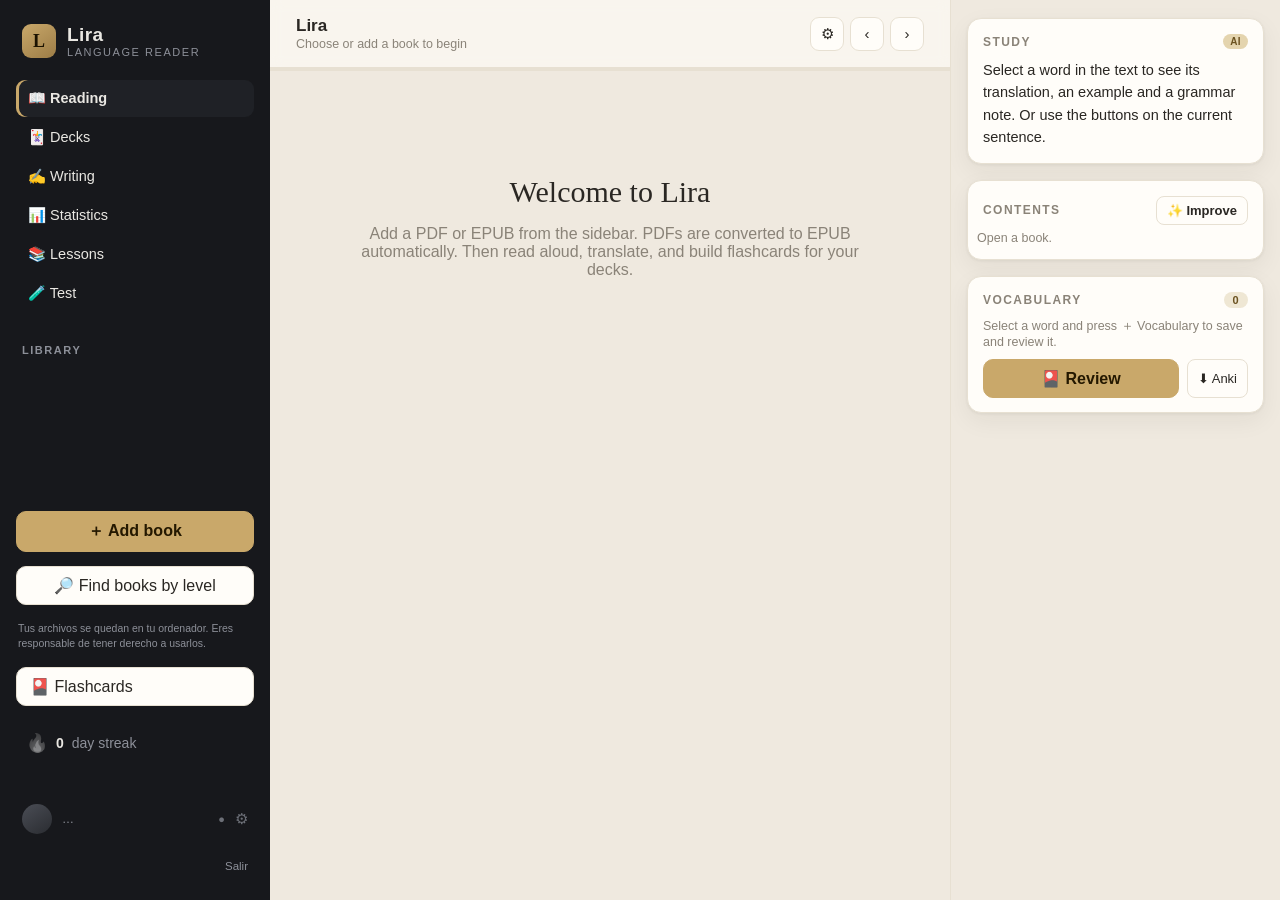
==== static/index.html @ cc5bb2c8 "feat: nombre visible de cada persona, separado del usuario de entrada El username es para TECLEAR ('" ====
<!DOCTYPE html>
<html lang="es">
<head>
<meta charset="utf-8" />
<meta name="viewport" content="width=device-width, initial-scale=1, viewport-fit=cover" />
<title>Lira · Lector de Idiomas</title>
<link rel="icon" href="data:image/svg+xml,%3Csvg xmlns='http://www.w3.org/2000/svg' viewBox='0 0 100 100'%3E%3Crect width='100' height='100' rx='22' fill='%23c9a86a'/%3E%3Ctext x='50' y='72' font-size='64' font-family='Georgia' text-anchor='middle' fill='%23241800'%3EL%3C/text%3E%3C/svg%3E" />
<style>
  :root{
    --sidebar:#17181c; --sidebar-2:#1f2126; --side-ink:#e9e7e2;
    --side-muted:#8d9099; --gold:#c9a86a; --gold-soft:#e4d4ae;
    --bg:#efe9df; --card:#fffdf9; --line:#e7e0d2; --ink:#2a2723; --muted:#8a8378;
    --paper:#fbf8f2; --hl:#ffe6a0; --accent:#2f6b5e; --danger:#b4453b;
    --shadow:0 1px 3px rgba(40,33,20,.06),0 8px 24px rgba(40,33,20,.06);
  }
  *{box-sizing:border-box;}
  html,body{height:100%;}
  body{margin:0;background:var(--bg);color:var(--ink);
    font-family:-apple-system,"Segoe UI",Inter,Roboto,Helvetica,Arial,sans-serif;
    -webkit-font-smoothing:antialiased;overflow:hidden;}
  .app{display:grid;grid-template-columns:270px 1fr 330px;height:100vh;}

  /* ---------- Sidebar ---------- */
  .sidebar{background:var(--sidebar);color:var(--side-ink);display:flex;flex-direction:column;
    padding:22px 16px;gap:18px;overflow:hidden;}
  .brand{display:flex;align-items:center;gap:11px;padding:2px 6px;}
  .brand .logo{width:34px;height:34px;border-radius:9px;background:linear-gradient(145deg,var(--gold),#9c7c46);
    display:grid;place-items:center;color:#1b1200;font-weight:800;font-size:18px;font-family:Georgia,serif;}
  .brand .name{font-size:19px;font-weight:600;letter-spacing:.02em;}
  .brand .name small{display:block;font-size:11px;color:var(--side-muted);font-weight:500;letter-spacing:.14em;text-transform:uppercase;}
  .side-h{font-size:11px;letter-spacing:.14em;text-transform:uppercase;color:var(--side-muted);
    margin:6px 6px 2px;font-weight:600;}
  .side-list{flex:1;overflow-y:auto;display:flex;flex-direction:column;gap:2px;margin:0 -4px;padding:0 4px;}
  .bookitem{display:flex;align-items:center;gap:8px;padding:9px 10px;border-radius:9px;cursor:pointer;
    color:var(--side-ink);font-size:14px;transition:background .12s;}
  .bookitem:hover{background:var(--sidebar-2);}
  .bookitem.active{background:var(--sidebar-2);box-shadow:inset 3px 0 0 var(--gold);}
  .bookitem .ic{width:26px;height:34px;border-radius:3px;background:linear-gradient(160deg,#3a3d44,#26282d);
    flex:0 0 auto;box-shadow:inset -3px 0 0 rgba(0,0,0,.25);}
  .bookitem .bt{flex:1;overflow:hidden;text-overflow:ellipsis;white-space:nowrap;}
  .bookitem .ren{border:none;background:transparent;color:var(--side-muted);cursor:pointer;font-size:13px;opacity:0;padding:2px 4px;}
  .bookitem:hover .ren{opacity:1;}
  .bookitem .ren.del:hover{color:#e8837a;}
  .btn{font:inherit;border:1px solid var(--line);background:var(--card);color:var(--ink);
    border-radius:10px;padding:9px 13px;cursor:pointer;transition:.12s;display:inline-flex;align-items:center;gap:7px;justify-content:center;}
  .btn:hover{background:#f3efe7;}
  .btn.gold{background:var(--gold);border-color:var(--gold);color:#241800;font-weight:600;}
  .btn.gold:hover{filter:brightness(1.05);}
  .btn.dark{background:var(--sidebar-2);border-color:#2c2f35;color:var(--side-ink);}
  .btn.dark:hover{background:#2a2d33;}
  .btn.sm{padding:6px 10px;font-size:13px;border-radius:8px;}
  .btn.ghost{background:transparent;}
  .btn:disabled{opacity:.5;cursor:not-allowed;}
  .side-foot{display:flex;align-items:center;gap:10px;color:var(--side-muted);font-size:12px;padding:6px;}
  .avatar{width:30px;height:30px;border-radius:50%;background:linear-gradient(145deg,#4a4d55,#2a2c31);}
  .side-cuenta{display:flex;gap:8px;align-items:center;padding:0 6px 4px;}
  .side-cuenta a,.side-cuenta button{background:none;border:0;padding:2px 0;font:inherit;
    font-size:11.5px;color:var(--side-muted);cursor:pointer;text-decoration:none;}
  .side-cuenta a:hover,.side-cuenta button:hover{color:var(--side-ink);text-decoration:underline;}
  .side-cuenta button{margin-left:auto;}

  /* ---------- Reader (centro, estilo libro) ---------- */
  .reader-wrap{display:flex;flex-direction:column;min-width:0;background:var(--bg);}
  .topbar{position:relative;display:flex;align-items:center;gap:14px;padding:16px 26px;border-bottom:1px solid var(--line);
    background:rgba(255,253,249,.6);backdrop-filter:blur(6px);}
  .opts{position:absolute;top:60px;right:26px;background:var(--card);border:1px solid var(--line);
    border-radius:12px;box-shadow:var(--shadow);padding:14px;display:flex;flex-direction:column;gap:12px;z-index:30;min-width:250px;}
  .opts label{font-size:11px;letter-spacing:.08em;text-transform:uppercase;color:var(--muted);
    display:flex;flex-direction:column;gap:5px;font-weight:600;}
  .opts select{font:inherit;padding:8px 10px;border:1px solid var(--line);border-radius:9px;background:#fff;color:var(--ink);}
  .topbar .tt{min-width:0;}
  .topbar .tt h1{margin:0;font-size:17px;font-weight:600;white-space:nowrap;overflow:hidden;text-overflow:ellipsis;}
  .topbar .tt .sub{font-size:12.5px;color:var(--muted);margin-top:1px;}
  .chapnav{display:flex;align-items:center;gap:6px;}
  .iconbtn{width:34px;height:34px;border-radius:9px;border:1px solid var(--line);background:var(--card);
    cursor:pointer;font-size:15px;color:var(--ink);}
  .iconbtn:hover{background:#f3efe7;}
  .progress{height:3px;background:var(--line);}
  .progress > i{display:block;height:100%;background:linear-gradient(90deg,var(--gold),#9c7c46);width:0;transition:width .3s;}
  .pagebar{display:flex;align-items:center;justify-content:center;gap:16px;padding:8px;
    border-bottom:1px solid var(--line);background:rgba(255,253,249,.5);}
  .pagebar .iconbtn{width:30px;height:30px;font-size:14px;}
  .paper-scroll{flex:1;min-height:0;overflow-y:auto;display:flex;justify-content:center;padding:32px 20px 120px;}
  .paper{max-width:880px;width:100%;background:var(--paper);border-radius:14px;box-shadow:var(--shadow);
    padding:52px 72px;border:1px solid var(--line);height:max-content;}
  .paper .chtitle{font-family:Georgia,"Times New Roman",serif;font-size:15px;letter-spacing:.16em;
    text-transform:uppercase;color:var(--gold);text-align:center;margin-bottom:6px;}
  .paper .chname{font-family:Georgia,serif;font-size:26px;text-align:center;margin:0 0 34px;
    font-weight:600;color:var(--ink);}
  #reader{font-family:"Iowan Old Style","Palatino Linotype",Palatino,Georgia,serif;
    font-size:20px;line-height:1.95;color:#3a352e;text-align:justify;hyphens:auto;}
  #reader .s{cursor:pointer;border-radius:3px;transition:background .12s,color .12s;padding:0 1px;}
  #reader .s:hover{background:#f2ead6;}
  #reader .s.cur{background:#fbeecb;color:#2a2115;border-radius:4px;}
  #reader .wd{border-radius:3px;transition:background .08s;}
  #reader .wd.reading{background:var(--hl);box-shadow:0 0 0 2px var(--hl);color:#241d0c;}
  .emptystate{max-width:520px;margin:8vh auto;text-align:center;color:var(--muted);}
  .emptystate .big{font-family:Georgia,serif;font-size:30px;color:var(--ink);margin-bottom:10px;}

  /* ---------- Toolbar flotante ---------- */
  .toolbar{position:absolute;left:50%;transform:translateX(-50%);bottom:22px;
    display:flex;gap:8px;padding:9px;background:var(--card);border:1px solid var(--line);
    border-radius:16px;box-shadow:var(--shadow);}
  .center-col{position:relative;min-width:0;min-height:0;display:flex;flex-direction:column;overflow:hidden;}
  .reader-wrap{min-height:0;}

  /* ---------- Right rail (módulos) ---------- */
  .rail{background:var(--bg);border-left:1px solid var(--line);padding:18px 16px;overflow-y:auto;
    display:flex;flex-direction:column;gap:16px;}
  .card{background:var(--card);border:1px solid var(--line);border-radius:14px;box-shadow:var(--shadow);
    padding:15px 15px 14px;}
  .card h3{margin:0 0 10px;font-size:12px;letter-spacing:.12em;text-transform:uppercase;color:var(--muted);
    display:flex;align-items:center;justify-content:space-between;gap:8px;font-weight:700;}
  .card h3 .tag{font-size:10px;background:var(--gold-soft);color:#6b5220;padding:2px 7px;border-radius:20px;letter-spacing:.04em;}
  /* --- evaluación de nivel del writing --- */
  .lvlrow{display:flex;align-items:center;gap:14px;flex-wrap:wrap;}
  .lvlbig{flex:0 0 auto;min-width:62px;text-align:center;background:var(--accent);color:#fff;
    border-radius:12px;padding:10px 12px;font-family:Georgia,serif;font-weight:700;font-size:26px;line-height:1;}
  .lvlbig small{display:block;font-family:inherit;font-size:9px;letter-spacing:.14em;
    text-transform:uppercase;opacity:.8;margin-top:4px;font-weight:400;}
  .lvlbig.unknown{background:var(--muted);}
  .lvltext{flex:1 1 260px;font-size:13.5px;line-height:1.5;color:var(--ink);}
  .chips{display:flex;flex-wrap:wrap;gap:6px;margin-top:8px;}
  .chip{font-size:12px;padding:3px 9px;border-radius:20px;border:1px solid var(--line);background:#fff;}
  .chip.good{border-color:var(--accent);color:var(--accent);}
  .chip.work{border-color:var(--gold);color:#6b5220;background:#fdf8ee;}
  /* --- evolución del nivel escrito --- */
  .errrow.done{opacity:.55;}
  .errrow.done::after{content:"";}
  .lsremember{margin-top:9px;font-size:13px;color:#6b5220;background:#fdf8ee;
    border-radius:8px;padding:8px 11px;font-weight:600;}
  .lsdrill{margin-top:8px;font-size:13.5px;}
  .legalbox{margin-top:14px;padding:11px 13px;border-radius:10px;background:#f3efe7;
    border:1px solid var(--line);font-size:12px;line-height:1.5;color:var(--muted);}
  .legalbox b{color:var(--ink);}
  .side-note{margin-top:8px;font-size:10.5px;line-height:1.45;color:var(--side-muted);
    padding:0 2px;}
  .lspot{background:#fdf8ee;border-left:3px solid var(--gold);padding:10px 12px;
    border-radius:0 8px 8px 0;margin-bottom:12px;font-size:13.5px;line-height:1.5;}
  .lspot b{display:block;margin-bottom:4px;color:#6b5220;}
  .lspara{font-size:14px;line-height:1.6;margin:0 0 10px;color:var(--ink);}
  .lsrule{background:var(--accent);color:#fff;border-radius:10px;padding:10px 13px;
    font-size:13.5px;line-height:1.6;}
  .modebar{display:flex;gap:6px;align-items:center;flex-wrap:wrap;margin-bottom:14px;}
  .mbtn{border:1px solid var(--line);background:#fff;color:var(--muted);border-radius:20px;
    padding:5px 13px;font-size:12.5px;cursor:pointer;font-weight:600;}
  .mbtn.active{background:var(--accent);border-color:var(--accent);color:#fff;}
  .mhint{font-size:12px;color:var(--muted);margin-left:4px;}
  .rc-prompt{font-size:17px;line-height:1.5;color:var(--ink);margin:4px 0 2px;}
  .rc-prompt b{color:var(--accent);}
  .typein{width:100%;max-width:420px;padding:11px 13px;border:2px solid var(--line);
    border-radius:10px;font-size:16px;font-family:inherit;background:#fff;color:var(--ink);}
  .typein:focus{outline:none;border-color:var(--gold);}
  .typein.ok{border-color:var(--accent);} .typein.bad{border-color:var(--danger);}
  .verdict{margin-top:7px;font-size:13.5px;font-weight:600;min-height:19px;}
  .verdict.ok{color:var(--accent);} .verdict.bad{color:var(--danger);}
  .booklvl{margin-top:3px;font-size:11.5px;font-weight:600;color:var(--side-muted);}
  .booklvl.hard{color:#e8837a;}
  .booklvl.easy{color:#8fbf7f;}
  .catrow{display:flex;gap:12px;align-items:flex-start;padding:11px 12px;border:1px solid var(--line);
    border-radius:11px;background:#fff;margin-bottom:8px;}
  .catrow .lvl{flex:0 0 40px;text-align:center;font-family:Georgia,serif;font-weight:700;
    background:var(--accent);color:#fff;border-radius:8px;padding:6px 0;font-size:14px;}
  .catrow .lvl.b1{background:#5b7f52;} .catrow .lvl.b2{background:#8a6a3b;}
  .catrow .ci{flex:1;min-width:0;}
  .catrow .ct{font-weight:600;font-size:14.5px;color:var(--ink);}
  .catrow .ca{font-size:12.5px;color:var(--muted);margin-bottom:3px;}
  .catrow .cn{font-size:12.5px;color:var(--ink);line-height:1.45;}
  .catgroup{font-size:11px;letter-spacing:.12em;text-transform:uppercase;color:var(--muted);
    font-weight:700;margin:16px 0 8px;}
  .dcap{margin-top:4px;font-size:11.5px;color:var(--gold);font-weight:600;}
  .rc-src{margin-top:6px;font-size:12px;color:var(--muted);line-height:1.45;font-style:italic;}
  .lvltrack{display:flex;align-items:flex-end;gap:6px;height:86px;padding-top:4px;}
  .lvlpt{flex:1;min-width:16px;display:flex;flex-direction:column;justify-content:flex-end;
    align-items:center;height:100%;gap:4px;}
  .lvlpt > i{display:block;width:100%;max-width:34px;background:linear-gradient(180deg,var(--gold),var(--accent));
    border-radius:5px 5px 0 0;min-height:5px;}
  .lvlpt > b{font-size:10px;color:var(--muted);font-weight:700;letter-spacing:.04em;}
  /* --- patrones de error (pestaña Errors) --- */
  .errbar{display:flex;align-items:center;gap:10px;padding:5px 6px;border-radius:8px;cursor:pointer;}
  .errbar:hover{background:#f3efe7;}
  .errbar.on{background:#efe7d4;}
  .errbar .lbl{flex:0 0 42%;font-size:13px;color:var(--ink);}
  .errbar .bar{flex:1;height:8px;background:var(--line);border-radius:20px;overflow:hidden;}
  .errbar .bar > i{display:block;height:100%;background:var(--danger);border-radius:20px;}
  .errbar .cnt{flex:0 0 26px;text-align:right;font-size:12.5px;color:var(--muted);font-weight:600;}
  /* --- comparación lado a lado (tuyo vs upgrade) --- */
  .cmp{display:grid;grid-template-columns:1fr 1fr;gap:14px;}
  @media (max-width:820px){.cmp{grid-template-columns:1fr;}}
  .cmp .col{min-width:0;border:1px solid var(--line);border-radius:12px;padding:11px 12px;background:#fff;}
  .cmp .col.up{border-color:var(--gold);background:#fffdf7;}
  .cmp .col h4{margin:0 0 8px;font-size:10.5px;letter-spacing:.12em;text-transform:uppercase;
    color:var(--muted);font-weight:700;display:flex;align-items:center;gap:6px;}
  .cmp .col h4 .tag{font-size:10px;background:var(--gold-soft);color:#6b5220;padding:2px 7px;border-radius:20px;}
  #study{white-space:pre-wrap;font-size:14.5px;line-height:1.55;color:var(--ink);min-height:44px;}
  #study .term{font-family:Georgia,serif;font-size:17px;color:var(--accent);font-weight:600;margin-bottom:4px;}
  .toclist{max-height:30vh;overflow-y:auto;margin:-4px -6px 0;}
  .tocrow{padding:7px 8px;border-radius:8px;cursor:pointer;font-size:13.5px;color:var(--ink);
    display:flex;gap:8px;align-items:baseline;}
  .tocrow:hover{background:#f3efe7;}
  .tocrow.active{background:#efe7d4;font-weight:600;}
  .tocrow .n{color:var(--gold);font-weight:700;font-size:12px;flex:0 0 auto;}
  .tocrow .chk{cursor:pointer;color:var(--muted);width:15px;flex:0 0 auto;font-size:13px;}
  .tocrow .chk.done{color:var(--accent);}
  .tocrow.donerow .name,.tocrow.donerow span{color:var(--muted);}
  .vocabrow{padding:8px;border-radius:8px;border:1px solid var(--line);margin-bottom:6px;font-size:13.5px;
    display:flex;justify-content:space-between;gap:8px;cursor:pointer;background:var(--card);}
  .vocabrow:hover{border-color:var(--gold);}
  .vocabrow .w{font-weight:600;}
  .vocabrow .t{color:var(--muted);}
  #vocabWrap{max-height:26vh;overflow-y:auto;}
  .muted{color:var(--muted);font-size:12.5px;}
  .row-gap{display:flex;gap:8px;}
  .grow{flex:1;}
  input[type=file]{display:none;}
  .count-pill{font-size:11px;background:#efe7d4;color:#6b5220;border-radius:20px;padding:2px 8px;font-weight:600;}
  /* ---------- Overlay Aprender ---------- */
  /* Secciones: cubren el área a la DERECHA del sidebar (el panel izquierdo queda visible) */
  .overlay{position:fixed;top:0;right:0;bottom:0;left:270px;background:var(--bg);
    z-index:100;display:flex;align-items:center;justify-content:center;padding:24px;}
  .nav{display:flex;flex-direction:column;gap:2px;margin:2px 0;}
  .navbtn{text-align:left;padding:10px 12px;border-radius:9px;border:none;background:transparent;
    color:var(--side-ink);cursor:pointer;font:inherit;font-size:14.5px;display:flex;align-items:center;gap:10px;}
  .navbtn:hover{background:var(--sidebar-2);}
  .navbtn.active{background:var(--sidebar-2);box-shadow:inset 3px 0 0 var(--gold);font-weight:600;}
  #readingNav{display:flex;flex-direction:column;gap:8px;flex:1;min-height:0;margin-top:6px;}
  .learn-panel{background:var(--bg);width:100%;max-width:920px;height:88vh;border-radius:18px;
    box-shadow:0 20px 60px rgba(0,0,0,.35);display:flex;flex-direction:column;overflow:hidden;}
  .learn-head{display:flex;align-items:center;gap:16px;padding:16px 20px;border-bottom:1px solid var(--line);background:var(--card);}
  .learn-head .name{font-family:Georgia,serif;font-size:19px;font-weight:600;}
  .tabs{display:flex;gap:6px;flex:1;flex-wrap:wrap;}
  .tab{border:none;background:transparent;padding:8px 13px;border-radius:9px;cursor:pointer;font:inherit;color:var(--muted);}
  .tab:hover{background:#efe7d4;}
  .tab.active{background:var(--sidebar);color:#fff;}
  .learn-body{flex:1;overflow-y:auto;padding:26px;}
  .tabpanel{max-width:640px;margin:0 auto;}
  /* Stat tiles */
  .tiles{display:grid;grid-template-columns:repeat(3,1fr);gap:14px;}
  .tile{background:var(--card);border:1px solid var(--line);border-radius:14px;padding:18px;text-align:center;box-shadow:var(--shadow);}
  .tile .n{font-family:Georgia,serif;font-size:34px;font-weight:700;color:var(--ink);}
  .tile .l{font-size:12px;color:var(--muted);text-transform:uppercase;letter-spacing:.06em;margin-top:4px;}
  /* Review card */
  .revcard{background:var(--card);border:1px solid var(--line);border-radius:16px;box-shadow:var(--shadow);
    padding:36px;text-align:center;min-height:260px;display:flex;flex-direction:column;justify-content:center;gap:14px;}
  .rc-term{font-family:Georgia,serif;font-size:40px;color:var(--ink);}
  .rc-trans{font-size:24px;color:var(--accent);font-weight:600;}
  .rc-ex{font-size:16px;color:var(--muted);font-style:italic;margin-top:4px;}
  .rc-actions{display:flex;gap:10px;justify-content:center;flex-wrap:wrap;margin-top:6px;}
  .rc-actions .btn small{display:block;font-size:11px;color:var(--muted);font-weight:400;margin-top:2px;}
  .rc-actions .btn.gold small{color:#6b5220;}
  .rc-top{display:flex;justify-content:space-between;align-items:center;width:100%;}
  .rc-top .badge{font-size:11px;border-radius:20px;padding:2px 9px;}
  .rc-top .badge.new{background:#dbe4ff;color:#2a3f7a;}
  .rc-top .badge.review{background:var(--gold-soft);color:#6b5220;}
  .vlist .vrow{display:flex;align-items:center;gap:10px;padding:10px 12px;border:1px solid var(--line);
    border-radius:10px;margin-bottom:8px;background:var(--card);}
  .vlist .vrow .w{font-weight:600;}
  .vlist .vrow .t{color:var(--muted);flex:1;}
  .vlist .vrow .badge{font-size:11px;color:#6b5220;background:var(--gold-soft);border-radius:20px;padding:2px 8px;}
  .vlist .vrow .del{border:none;background:transparent;cursor:pointer;color:var(--danger);opacity:.6;}
  .vlist .vrow .del:hover{opacity:1;}
  .soon{text-align:center;color:var(--muted);padding:40px;}
  .soon .big{font-family:Georgia,serif;font-size:26px;color:var(--ink);margin-bottom:8px;}
  .level-card{background:var(--card);border:1px solid var(--line);border-radius:14px;padding:20px;box-shadow:var(--shadow);margin-bottom:16px;text-align:center;}
  .level-name{font-family:Georgia,serif;font-size:28px;color:var(--ink);margin-top:2px;}
  .meter{height:10px;background:var(--line);border-radius:20px;overflow:hidden;margin:12px 0 6px;}
  .meter>i{display:block;height:100%;background:linear-gradient(90deg,var(--gold),#9c7c46);transition:width .4s;}
  .stack{display:flex;height:26px;border-radius:8px;overflow:hidden;border:1px solid var(--line);margin:4px 0;}
  .legend{display:flex;gap:16px;justify-content:center;font-size:12.5px;color:var(--muted);flex-wrap:wrap;margin-top:10px;}
  .legend .dot{display:inline-block;width:10px;height:10px;border-radius:3px;margin-right:5px;vertical-align:middle;}
  .daychart{display:flex;align-items:flex-end;gap:4px;height:80px;margin-top:6px;}
  .daychart .bar{flex:1;background:var(--gold-soft);border-radius:3px 3px 0 0;min-height:2px;}
  .daychart .bar.today{background:var(--gold);}
  .deckcard{background:var(--card);border:1px solid var(--line);border-radius:14px;padding:16px 18px;box-shadow:var(--shadow);margin-bottom:14px;display:flex;align-items:center;gap:14px;}
  .deckcard .di{width:46px;height:46px;border-radius:11px;background:linear-gradient(145deg,var(--gold),#9c7c46);display:grid;place-items:center;font-size:22px;flex:0 0 auto;}
  .deckcard .dn{font-weight:600;font-size:16px;}
  .deckcard .dd{color:var(--muted);font-size:13px;}
  .deckcard .dinfo{flex:1;min-width:0;}
  .readable{font-family:"Iowan Old Style",Palatino,Georgia,serif;font-size:18px;line-height:1.85;color:#3a352e;}
  .readable .ww{cursor:pointer;border-radius:3px;padding:0 1px;}
  .readable .ww:hover{background:#f2ead6;}
  textarea{font:inherit;}
  .wtoolbar{display:flex;gap:6px;align-items:center;flex-wrap:wrap;margin-bottom:10px;}
  .wbtn{border:1px solid var(--line);background:var(--card);border-radius:8px;padding:6px 11px;cursor:pointer;font:inherit;min-width:36px;}
  .wbtn:hover{background:#f2f4f7;}
  .wtoolbar select{padding:6px 9px;border:1px solid var(--line);border-radius:8px;background:#fff;font:inherit;}
  .editor{min-height:55vh;background:var(--card);border:1px solid var(--line);border-radius:14px;
    padding:24px 28px;font-family:"Iowan Old Style",Palatino,Georgia,serif;font-size:19px;line-height:1.7;
    color:var(--ink);overflow-y:auto;box-shadow:var(--shadow);}
  .editor:focus{outline:2px solid var(--gold-soft);}
  .editor:empty:before{content:attr(data-ph);color:var(--muted);}
  .wbtn.active{background:var(--sidebar);color:#fff;border-color:var(--sidebar);}
  .mdwrap{display:grid;grid-template-columns:1fr 1fr;gap:12px;}
  @media(max-width:860px){.mdwrap{grid-template-columns:1fr;}}
  .mdsrc{min-height:55vh;font-family:"Courier New",monospace;font-size:15px;line-height:1.6;
    padding:20px 22px;border:1px solid var(--line);border-radius:14px;resize:vertical;background:var(--card);width:100%;}
  #wPreview{min-height:55vh;}
  #wPreview h1,#wPreview h2,#wPreview h3{font-family:Georgia,serif;margin:.4em 0 .3em;}
  #wPreview blockquote{border-left:3px solid var(--gold);margin:8px 0;padding-left:12px;color:var(--muted);}
  #wPreview code{background:#efece2;padding:1px 5px;border-radius:4px;font-family:monospace;font-size:.92em;}
  #wPreview ul,#wPreview ol{padding-left:22px;}
  #wPreview a{color:var(--accent);}
  .fullpanel{width:100%;height:100%;background:var(--bg);overflow-y:auto;display:flex;flex-direction:column;}
  .statshead{position:sticky;top:0;z-index:2;display:flex;align-items:center;gap:16px;padding:16px 26px;
    border-bottom:1px solid var(--line);background:var(--card);}
  .statshead .name{font-family:Georgia,serif;font-size:19px;font-weight:600;}
  .rangetoggle{display:flex;gap:4px;}
  .statsbody{padding:24px;max-width:1120px;margin:0 auto;width:100%;display:flex;flex-direction:column;gap:16px;}
  .grid2{display:grid;grid-template-columns:1fr 1fr;gap:16px;}
  @media(max-width:820px){.grid2{grid-template-columns:1fr;}}
  .modbar{display:flex;align-items:center;gap:10px;margin:8px 0;font-size:13.5px;}
  .modbar .lbl{width:90px;color:var(--muted);}
  .modbar .track{flex:1;height:14px;background:var(--line);border-radius:8px;overflow:hidden;}
  .modbar .track>i{display:block;height:100%;background:linear-gradient(90deg,var(--gold),#9c7c46);}
  .modbar .val{width:52px;text-align:right;}
  .oppbanner{background:linear-gradient(135deg,#2f6b5e,#255449);color:#eafff7;border-radius:14px;
    padding:16px 18px;display:flex;align-items:center;gap:14px;box-shadow:var(--shadow);}
  .oppbanner .big{font-size:26px;}
  .areabar{display:flex;align-items:center;gap:10px;margin:8px 0;font-size:14px;}
  .areabar .lbl{width:140px;}
  .areabar .track{flex:1;height:12px;background:var(--line);border-radius:8px;overflow:hidden;}
  .areabar .track>i{display:block;height:100%;background:var(--accent);}
  .areabar .val{width:70px;text-align:right;color:var(--muted);}
  .heat{display:grid;grid-auto-flow:column;grid-template-rows:repeat(7,13px);gap:3px;overflow-x:auto;padding-bottom:4px;}
  .heat .c{width:13px;height:13px;border-radius:3px;background:var(--line);}
  .heat .c.l1{background:#e7d9b4;} .heat .c.l2{background:#d3b878;}
  .heat .c.l3{background:#c9a86a;} .heat .c.l4{background:#9c7c46;}
  .heatlegend{display:flex;align-items:center;gap:5px;justify-content:flex-end;color:var(--muted);font-size:12px;margin-top:8px;}
  .heatlegend .c{width:12px;height:12px;border-radius:3px;display:inline-block;}
  .navbtn.alert{position:relative;}
  .navbtn.alert::after{content:"";width:7px;height:7px;border-radius:50%;background:var(--gold);margin-left:auto;box-shadow:0 0 0 2px var(--sidebar);}
  @media(max-width:1100px){ .app{grid-template-columns:230px 1fr;} .rail{display:none;} }

  /* ---------- Móvil y tablet estrecha ----------
     La rejilla son tres columnas FIJAS (270 + contenido + 330). En un teléfono
     de 390 px no caben, y la barra lateral se comía el texto. Por debajo de
     900 px se pasa a UNA columna y los dos paneles se vuelven cajones que se
     abren desde la barra superior.
     El panel derecho no se puede simplemente esconder: dentro está «Study»,
     que es donde aparece la traducción al tocar una palabra. Sin él, tocabas y
     no pasaba nada visible. */
  @media(max-width:900px){
    .app{grid-template-columns:1fr;}
    .sidebar,.rail{
      position:fixed;top:0;bottom:0;z-index:60;width:min(86vw,300px);
      transition:transform .22s ease;will-change:transform;
      padding-top:env(safe-area-inset-top,0px);
      padding-bottom:env(safe-area-inset-bottom,0px);
    }
    .sidebar{left:0;transform:translateX(-100%);}
    .rail{right:0;display:block;transform:translateX(100%);
      border-left:1px solid var(--line);box-shadow:-8px 0 24px rgba(40,33,20,.14);}
    .sidebar.abierto{transform:none;}
    .rail.abierto{transform:none;}
    #velo{position:fixed;inset:0;background:rgba(20,16,10,.42);z-index:55;display:none;}
    #velo.on{display:block;}
    .solo-movil{display:inline-flex !important;}
    /* el texto del libro necesita todo el ancho */
    .reader-wrap{min-width:0;}
    .topbar{padding:12px 14px;gap:8px;}
    .topbar h1{font-size:19px;}
    .toolbar{flex-wrap:wrap;gap:7px;}
    .toolbar .btn{flex:1 1 auto;}

    /* Las secciones -- Decks, Writing, Statistics, Lessons, Test -- son
       superposiciones colocadas con left:270px, que es el ancho de la barra
       lateral de ESCRITORIO. En un telefono de 390 px eso dejaba 120 px de
       contenido pegado al borde derecho: el cajon se cerraba y aun asi no
       quedaba sitio donde leer. Aqui ocupan la pantalla entera. */
    .overlay{left:0;padding:0;align-items:stretch;justify-content:stretch;}
    .learn-panel{max-width:none;height:100%;border-radius:0;}
    /* recuadros de estadisticas: tres columnas en un telefono son ilegibles */
    .tiles{grid-template-columns:repeat(2,1fr);gap:10px;}
    .tile{padding:13px;}
    .tile .n{font-size:27px;}
    .statshead{padding:13px 15px;gap:10px;}
    .fullpanel{padding-top:env(safe-area-inset-top,0px);
      padding-bottom:env(safe-area-inset-bottom,0px);}
  }
  .solo-movil{display:none;}
  /* ---- Lessons (método contrastivo) ---- */
  .lessoncard{cursor:pointer;transition:transform .08s,box-shadow .15s;margin-bottom:12px;}
  .lessoncard:hover{transform:translateY(-1px);box-shadow:0 6px 18px rgba(0,0,0,.06);}
  .lcheck{width:26px;height:26px;flex:none;border-radius:50%;border:2px solid var(--line);display:flex;align-items:center;justify-content:center;color:var(--gold);font-weight:700;}
  .lcheck.on{border-color:var(--gold);background:var(--gold);color:#241800;}
  .ltitle{font-family:Georgia,serif;font-size:17px;font-weight:600;}
  .ltitle.big{font-size:24px;}
  .lhero{margin:6px 0 18px;}
  .lsect{margin:16px 0;}
  .lsecth{font-size:12px;text-transform:uppercase;letter-spacing:.06em;color:var(--muted);font-weight:700;margin-bottom:9px;}
  .lpair{display:grid;grid-template-columns:38px 1fr auto;align-items:center;gap:10px 12px;padding:11px 14px;border:1px solid var(--line);border-radius:12px;background:var(--card);margin-bottom:9px;}
  .lpair .len{font-size:17px;grid-column:2;}
  .lpair .les{grid-column:2;font-size:14px;}
  .lpair .sayb{grid-row:1/3;}
  .sayb,.deckb,.revealb{border:1px solid var(--line);background:var(--card);border-radius:9px;padding:6px 9px;cursor:pointer;font:inherit;font-size:14px;}
  .sayb:hover,.deckb:hover,.revealb:hover{background:#f3efe7;}
  .lexp{font-size:15.5px;line-height:1.6;margin:0 0 11px;color:var(--ink);max-width:760px;}
  .lformula{margin:14px 0;border:1px dashed var(--line);border-radius:12px;padding:12px 16px;background:#faf6ee;}
  .lformula .flabel{font-size:11px;text-transform:uppercase;letter-spacing:.06em;color:var(--gold);font-weight:700;margin-bottom:6px;}
  .lformula .fline{font-family:'SF Mono',Menlo,monospace;font-size:14.5px;padding:4px 0;color:#3a2f18;}
  .lform{display:grid;grid-template-columns:104px 38px 1fr;align-items:center;gap:5px 12px;padding:10px 14px;border:1px solid var(--line);border-radius:12px;margin-bottom:8px;background:var(--card);}
  .lform .flabelchip{grid-row:1/3;font-size:12.5px;font-weight:700;}
  .lform .sayb{grid-row:1/3;}
  .lform .fen{grid-column:3;font-size:16px;}
  .lform .fes{grid-column:3;font-size:13.5px;}
  .lform.f-aff{border-left:3px solid #4a9d5b;} .lform.f-aff .flabelchip{color:#3a7d44;}
  .lform.f-neg{border-left:3px solid #c85a5a;} .lform.f-neg .flabelchip{color:#b23b3b;}
  .lform.f-q{border-left:3px solid #5a7fc8;}   .lform.f-q .flabelchip{color:#3a5fa8;}
  .lprac{display:flex;align-items:center;gap:12px;flex-wrap:wrap;padding:11px 14px;border:1px solid var(--line);border-radius:12px;margin-bottom:9px;}
  .lprac .pes{font-size:15.5px;flex:1;min-width:180px;}
  .lprac .pans{display:flex;align-items:center;gap:9px;}
  .lprac .pen{font-size:16px;font-weight:600;}
  .backb{border:none;background:transparent;color:var(--muted);cursor:pointer;font:inherit;padding:4px 0;margin-bottom:8px;}
  .backb:hover{color:var(--ink);}
  #liraToast{position:fixed;bottom:26px;left:50%;transform:translateX(-50%) translateY(20px);background:#241f17;color:#f3ead4;padding:11px 20px;border-radius:11px;font-size:14px;opacity:0;transition:.2s;z-index:99;pointer-events:none;}
  #liraToast.on{opacity:1;transform:translateX(-50%) translateY(0);}
  #liraToast.err{background:var(--danger);color:#fff;font-weight:600;max-width:min(92vw,520px);text-align:center;}
  /* ---- Settings modal ---- */
  .modal-back{position:fixed;inset:0;background:rgba(20,18,14,.45);display:flex;align-items:center;justify-content:center;z-index:100;}
  .modal{background:var(--bg);border:1px solid var(--line);border-radius:16px;width:min(480px,92vw);box-shadow:0 20px 60px rgba(0,0,0,.25);}
  .modal-h{display:flex;align-items:center;justify-content:space-between;padding:16px 18px;border-bottom:1px solid var(--line);font-size:17px;}
  .modal-b{padding:18px;}
  .setsect .setlabel{font-family:Georgia,serif;font-size:17px;font-weight:600;margin-bottom:8px;}
  .setinput{width:100%;font:inherit;font-size:14px;padding:10px 12px;border:1px solid var(--line);border-radius:10px;background:var(--card);color:var(--ink);box-sizing:border-box;}
  .aistatus{font-size:13.5px;font-weight:600;padding:8px 12px;border-radius:9px;margin-bottom:10px;}
  .aistatus.on{background:#e3f0e5;color:#2f6b3a;}
  .aistatus.off{background:#f3e6df;color:#9a4a2f;}
  /* ---- Lessons: mapa/ruta ---- */
  .maphero{margin:2px 0 22px;max-width:820px;}
  .mapprog{height:9px;background:var(--line);border-radius:6px;overflow:hidden;margin:14px 0 6px;max-width:520px;}
  .mapprogbar{height:100%;background:var(--gold);border-radius:6px;transition:width .4s;}
  .maproad{display:grid;grid-template-columns:repeat(3,1fr);gap:18px;align-items:start;}
  @media(max-width:980px){ .maproad{grid-template-columns:1fr;} }
  .mapcol{background:var(--card);border:1px solid var(--line);border-radius:16px;padding:14px;}
  .mapcolh{border-radius:12px;padding:12px 14px;margin-bottom:12px;cursor:pointer;color:#241800;}
  .mapcolh-beginner{background:linear-gradient(135deg,#bfe3c2,#8fce9a);}
  .mapcolh-mid{background:linear-gradient(135deg,#f3e2a6,#e9c766);}
  .mapcolh-advanced{background:linear-gradient(135deg,#bcd6f2,#8fb6e6);}
  .mapcolt{font-family:Georgia,serif;font-size:19px;font-weight:700;}
  .mapcoltag{font-size:12.5px;opacity:.75;font-weight:600;}
  .mapblock{margin:0 0 12px;}
  .mapblockh{font-size:11px;text-transform:uppercase;letter-spacing:.06em;color:var(--muted);font-weight:700;margin:10px 4px 6px;}
  .mapstep{display:flex;align-items:center;gap:10px;padding:8px 10px;border-radius:10px;cursor:pointer;transition:background .12s;}
  .mapstep:hover{background:#f3efe7;}
  .mapnum{flex:none;width:24px;height:24px;border-radius:50%;border:1.5px solid var(--line);display:flex;align-items:center;justify-content:center;font-size:12.5px;font-weight:700;color:var(--muted);}
  .mapstep.done .mapnum{background:var(--gold);border-color:var(--gold);color:#241800;}
  .mapdesc{font-size:13.5px;line-height:1.35;}
  /* ---- Checkpoints (mini-test) ---- */
  .cpcard{border-left:3px solid var(--gold);background:#fbf7ee;}
  .cpcard.done{border-left-color:#4a9d5b;background:#f0f6f0;}
  .cpq{font-size:13px;color:var(--muted);text-transform:uppercase;letter-spacing:.05em;font-weight:700;margin:8px 0 6px;}
  .cpprompt{font-family:Georgia,serif;font-size:24px;margin-bottom:18px;}
  .cpopt{display:block;width:100%;text-align:left;font:inherit;font-size:16px;padding:13px 16px;margin-bottom:10px;border:1px solid var(--line);border-radius:12px;background:var(--card);cursor:pointer;transition:.1s;}
  .cpopt:hover:not(:disabled){background:#f3efe7;}
  .cpopt:disabled{cursor:default;}
  .cpopt.right{background:#e3f0e5;border-color:#4a9d5b;color:#2f6b3a;font-weight:600;}
  .cpopt.wrong{background:#f6e4e0;border-color:#c85a5a;color:#b23b3b;}
  .cpfb{display:flex;align-items:center;gap:12px;margin-top:8px;min-height:40px;}
  .cpok{color:#2f6b3a;font-weight:600;} .cpno{color:#b23b3b;}
  .cpresult{text-align:center;padding:40px 20px;}
</style>
</head>
<body>
<div class="app">
  <!-- ============ SIDEBAR ============ -->
  <aside class="sidebar">
    <div class="brand">
      <div class="logo">L</div>
      <div class="name">Lira<small>Language reader</small></div>
    </div>
    <nav class="nav">
      <button class="navbtn active" data-sec="reading" onclick="showSection('reading')">📖 Reading</button>
      <button class="navbtn" data-sec="decks" onclick="showSection('decks')">🃏 Decks</button>
      <button class="navbtn" data-sec="writing" onclick="showSection('writing')">✍️ Writing</button>
      <button class="navbtn" data-sec="stats" onclick="showSection('stats')">📊 Statistics</button>
      <button class="navbtn" data-sec="lessons" onclick="showSection('lessons')">📚 Lessons</button>
      <button class="navbtn" data-sec="test" onclick="showSection('test')">🧪 Test</button>
    </nav>
    <div id="readingNav">
      <div class="side-h">Library</div>
      <div id="library" class="side-list"></div>
      <label>
        <input type="file" id="fileInput" accept=".pdf,.epub" />
        <button class="btn gold" style="width:100%" onclick="document.getElementById('fileInput').click()">＋ Add book</button>
      </label>
      <button class="btn" style="width:100%;margin-top:6px" onclick="openCatalog()">🔎 Find books by level</button>
      <div class="side-note">Tus archivos se quedan en tu ordenador. Eres responsable
        de tener derecho a usarlos.</div>
      <div id="uploadMsg" class="muted"></div>
      <button class="btn" style="width:100%;justify-content:flex-start;gap:9px" onclick="openLearn('repaso')">
        🎴 Flashcards <span class="count-pill" id="dueBadge" style="display:none;margin-left:auto">0</span>
      </button>
    </div>
    <div id="streakBox" title="Study streak" style="display:flex;align-items:center;gap:8px;padding:8px 10px;color:var(--side-ink);font-size:14px">
      <span id="streakFlame" style="font-size:18px;filter:grayscale(1);opacity:.5">🔥</span>
      <b id="streakNum">0</b><span style="color:var(--side-muted)">day streak</span>
    </div>
    <div id="goalBox" onclick="setDailyGoal()" title="Daily goal (click to change)" style="cursor:pointer;padding:0 10px;font-size:12.5px;color:var(--side-muted)"></div>
    <div class="side-foot" title="Cuenta">
      <div class="avatar"></div>
      <div style="flex:1;min-width:0;overflow:hidden">
        <span id="cuentaNombre" style="display:block;overflow:hidden;text-overflow:ellipsis;white-space:nowrap">…</span>
        <span id="cuentaRol" style="color:#6c6f77"></span>
      </div>
      <span id="aiDot" title="AI status" style="font-size:11px;color:#6c6f77">●</span>
      <span onclick="openSettings()" title="Settings" style="cursor:pointer;color:#6c6f77;font-size:15px">⚙</span>
    </div>
    <div class="side-cuenta">
      <a href="/admin" id="enlaceAdmin" hidden>Usuarios</a>
      <button type="button" onclick="salir()">Salir</button>
    </div>
  </aside>

  <!-- ============ LECTOR ============ -->
  <div class="center-col">
    <div class="reader-wrap" style="flex:1;">
      <div class="topbar">
        <div class="tt grow">
          <h1 id="bookTitle">Lira</h1>
          <div class="sub" id="bookSub">Choose or add a book to begin</div>
          <div id="bookLevel" class="booklvl" style="display:none"></div>
        </div>
        <span class="count-pill" id="bookPct" style="display:none">0%</span>
        <div class="chapnav">
          <button class="iconbtn solo-movil" onclick="cajon('sidebar')"
            title="Biblioteca" aria-label="Biblioteca">☰</button>
          <button class="iconbtn solo-movil" onclick="cajon('rail')"
            title="Estudio e índice" aria-label="Estudio e índice">▤</button>
          <button class="iconbtn" id="optBtn" onclick="toggleOpts()" title="Reading options">⚙</button>
          <button class="iconbtn" id="prevCh" onclick="changeChapter(-1)" title="Previous section">‹</button>
          <button class="iconbtn" id="nextCh" onclick="changeChapter(1)" title="Next section">›</button>
        </div>
        <div id="optsPanel" class="opts" style="display:none">
          <div id="practiceLang" style="font-size:12.5px;color:var(--ink)">Practicing: —</div>
          <label>Reading voice
            <select id="voiceSel" onchange="setVoice(this.value)"></select>
          </label>
          <label>Speed
            <select id="rateSel" onchange="setRate(this.value)">
              <option value="115">Very slow</option>
              <option value="130">Slow</option>
              <option value="145" selected>Normal</option>
              <option value="160">Fast</option>
              <option value="175">Very fast</option>
            </select>
          </label>
          <label>Reading mode
            <select id="modeSel" onchange="setReadMode(this.value)">
              <option value="continuous">Continuous (scroll)</option>
              <option value="paged">Paged (Kindle)</option>
            </select>
          </label>
          <button class="btn sm" onclick="testVoice()">🔊 Test voice</button>
        </div>
      </div>
      <div class="progress"><i id="progbar"></i></div>
      <div class="pagebar" id="pageBar" style="display:none">
        <button class="iconbtn" onclick="prevPage()" title="Previous page">‹</button>
        <span id="pageLabel" class="muted">Page 1 / 1</span>
        <button class="iconbtn" onclick="nextPage()" title="Next page">›</button>
      </div>
      <div class="paper-scroll" id="paperScroll">
        <div class="emptystate" id="empty">
          <div class="big">Welcome to Lira</div>
          <p>Add a PDF or EPUB from the sidebar. PDFs are converted to EPUB automatically.
          Then read aloud, translate, and build flashcards for your decks.</p>
        </div>
        <div class="paper" id="paper" style="display:none">
          <div class="chtitle" id="chLabel"></div>
          <div class="chname" id="chName"></div>
          <div id="reader"></div>
        </div>
      </div>
    </div>
    <div class="toolbar" id="toolbar" style="display:none">
      <button class="btn gold" id="playBtn" onclick="togglePlay()">▶ Read</button>
      <button class="btn" onclick="askLLM('translation')">Translate</button>
      <button class="btn" onclick="askLLM('grammar')">Grammar</button>
      <button class="btn" onclick="askLLM('example')">Examples</button>
      <button class="btn dark" onclick="addVocab()">＋ Vocabulary</button>
    </div>
  </div>

  <!-- ============ MÓDULOS ============ -->
  <aside class="rail">
    <div class="card">
      <h3>Study <span class="tag">AI</span></h3>
      <div id="study" class="muted">Select a word in the text to see its translation, an example and a grammar note. Or use the buttons on the current sentence.</div>
    </div>
    <div class="card">
      <h3>Contents
        <button class="btn sm" id="btnIdx" onclick="improveIndex()"
          title="Let the AI name the sections of this book">✨ Improve</button></h3>
      <div id="toc" class="toclist"><div class="muted">Open a book.</div></div>
    </div>
    <div class="card">
      <h3>Vocabulary <span class="count-pill" id="vocabCount">0</span></h3>
      <div class="muted" id="vocabHint">Select a word and press ＋ Vocabulary to save and review it.</div>
      <div class="row-gap" style="margin-top:10px">
        <button class="btn gold grow" onclick="openLearn('repaso')">🎴 Review</button>
        <button class="btn sm" onclick="exportAnki()">⬇ Anki</button>
      </div>
    </div>
  </aside>
</div>

<!-- ============ APRENDER (overlay) ============ -->
<div id="learnOverlay" class="overlay" style="display:none">
  <div class="learn-panel">
    <div class="learn-head">
      <div class="brand"><div class="logo">L</div><div class="name">Flashcards</div></div>
      <div class="tabs">
        <button class="tab active" data-t="repaso" onclick="learnTab('repaso')">Review</button>
        <button class="tab" data-t="palabras" onclick="learnTab('palabras')">Words</button>
      </div>
      <button class="iconbtn" onclick="showSection('reading')" title="Close">✕</button>
    </div>
    <div class="learn-body">
      <div id="tab-repaso" class="tabpanel">
        <div class="modebar" id="modeBar">
          <button class="mbtn active" data-mode="recall">👁 Recognise</button>
          <button class="mbtn" data-mode="produce">✍️ Produce</button>
          <button class="mbtn" data-mode="cloze">␣ Fill the gap</button>
          <span class="mhint" id="modeHint">See the English, recall the meaning.</span>
        </div>
        <div id="reviewEmpty" class="soon"><div class="big" id="reviewEmptyTitle">All caught up 🎉</div>
          <div id="reviewEmptyMsg">No words due today.</div>
          <div style="margin-top:12px;display:flex;gap:8px;justify-content:center;flex-wrap:wrap">
            <button class="btn gold" id="btnNewWords" style="display:none" onclick="loadReview('new')">＋ Study new words</button>
            <button class="btn" onclick="loadReview(true)">⏩ Study ahead anyway</button></div></div>
        <div id="reviewCard" class="revcard" style="display:none">
          <div class="rc-top"><span class="badge new" id="rcBadge">New</span><span class="muted" id="rcCounter"></span></div>
          <div class="rc-term" id="rcTerm"></div>
          <div class="rc-prompt" id="rcPrompt" style="display:none"></div>
          <div><button class="btn sm" id="rcListen" onclick="speakText(S.review.listenText||document.getElementById('rcTerm').textContent)">🔊 Listen</button></div>
          <div id="rcTypeWrap" style="display:none;margin-top:10px">
            <input id="rcInput" class="typein" autocomplete="off" autocapitalize="off"
              spellcheck="false" placeholder="Type it in English…"
              onkeydown="if(event.key==='Enter')submitTyped()"/>
            <div id="rcVerdict" class="verdict"></div>
          </div>
          <div id="rcBack" style="display:none">
            <div class="rc-trans" id="rcTrans"></div>
            <div class="rc-ex" id="rcEx"></div>
            <div class="rc-src" id="rcSrc"></div>
          </div>
          <div class="rc-actions" id="rcReveal">
            <button class="btn gold" id="rcRevealBtn" onclick="revealCard()">Show answer</button>
          </div>
          <div class="rc-actions" id="rcGrades" style="display:none">
            <button class="btn" onclick="gradeCard('again')">Again<small id="ivAgain"></small></button>
            <button class="btn" onclick="gradeCard('hard')">Hard<small id="ivHard"></small></button>
            <button class="btn" onclick="gradeCard('good')">Good<small id="ivGood"></small></button>
            <button class="btn gold" onclick="gradeCard('easy')">Easy<small id="ivEasy"></small></button>
          </div>
          <div class="muted" id="rcCount"></div>
        </div>
      </div>
      <div id="tab-palabras" class="tabpanel" style="display:none">
        <div class="card" style="margin-bottom:14px">
          <h3>Add a word</h3>
          <div class="muted" style="margin-bottom:9px">From anywhere — a video, a song, a
            conversation. The translation and a short example at your level are generated for you.</div>
          <div class="row-gap">
            <input id="newWordInput" class="typein" style="flex:1;min-width:180px;max-width:none"
              placeholder="e.g. overwhelmed" autocomplete="off" spellcheck="false"
              onkeydown="if(event.key==='Enter')addWordManually()"/>
            <button class="btn gold" id="newWordBtn" onclick="addWordManually()">＋ Add</button>
          </div>
          <div class="muted" id="newWordMsg" style="margin-top:8px"></div>
        </div>
        <div class="row-gap" style="justify-content:flex-end;margin-bottom:12px">
          <button class="btn gold" onclick="exportAnki()">⬇ Export all to Anki</button>
        </div>
        <div id="vocabFull" class="vlist"></div>
      </div>
    </div>
  </div>
</div>

<!-- ============ STATISTICS (full-width section) ============ -->
<div id="statsOverlay" class="overlay" style="display:none;padding:0">
  <div class="fullpanel">
    <div class="statshead">
      <div class="brand"><div class="logo">L</div><div class="name">Statistics</div></div>
      <div class="rangetoggle">
        <button id="rgWeek" class="tab active" onclick="setStatsRange('week')">Week</button>
        <button id="rgMonth" class="tab" onclick="setStatsRange('month')">Month</button>
      </div>
      <span class="grow" style="flex:1"></span>
      <button class="iconbtn" onclick="showSection('reading')" title="Close">✕</button>
    </div>
    <div class="statsbody">
      <div id="oppBox"></div>
      <div class="card"><h3>Daily goal 🎯 <button class="btn sm ghost" style="margin-left:auto" onclick="setDailyGoal()">Change</button></h3>
        <div class="meter"><i id="goalMeter" style="width:0"></i></div>
        <div class="muted" id="goalText"></div>
      </div>
      <div class="level-card">
        <div class="l" style="text-transform:uppercase;letter-spacing:.08em;color:var(--muted);font-size:11px">Estimated level</div>
        <div class="level-name" id="lvlName">—</div>
        <div class="meter"><i id="lvlMeter" style="width:0"></i></div>
        <div class="muted" id="lvlNext"></div>
        <div class="muted" id="streakLine" style="margin-top:8px"></div>
      </div>
      <div class="tiles" style="grid-template-columns:repeat(4,1fr)">
        <div class="tile"><div class="n" id="stActive">0</div><div class="l">Active min</div></div>
        <div class="tile"><div class="n" id="stProcrast">0</div><div class="l">Idle min</div></div>
        <div class="tile"><div class="n" id="stTotal">0</div><div class="l">Words</div></div>
        <div class="tile"><div class="n" id="stLearned">0</div><div class="l">Learned</div></div>
      </div>
      <div class="grid2">
        <div class="card"><h3>Active time · <span id="rangeLabel">week</span></h3><div class="daychart" id="timeChart"></div></div>
        <div class="card"><h3>Time by area</h3><div id="modChart"></div></div>
      </div>
      <div class="grid2">
        <div class="card"><h3>Focus vs idle</h3>
          <div class="stack" id="focusStack"></div><div class="legend" id="focusLegend"></div>
          <div class="muted" id="focusNote" style="margin-top:8px"></div>
        </div>
        <div class="card"><h3>Vocabulary mastery</h3>
          <div class="stack" id="stStack"></div><div class="legend" id="stLegend"></div>
          <div class="daychart" id="dayChart" style="margin-top:12px;height:60px"></div>
        </div>
      </div>
      <div class="card"><h3>Consistency · last ~14 weeks</h3>
        <div class="heat" id="heatmap"></div>
        <div class="heatlegend">Less <span class="c"></span><span class="c l1"></span><span class="c l2"></span><span class="c l3"></span><span class="c l4"></span> More</div>
      </div>
      <div class="card"><h3>Areas completed</h3><div id="areasBox"></div></div>
      <div class="tile" style="display:none"><div class="n" id="stDue">0</div></div>
    </div>
  </div>
</div>

<!-- ============ DECKS (overlay) ============ -->
<div id="decksOverlay" class="overlay" style="display:none;padding:0">
  <div class="fullpanel" style="position:relative">
    <div class="statshead">
      <div class="brand"><div class="logo">L</div><div class="name">Decks</div></div>
      <span id="deckBack" style="display:none"><button class="tab" onclick="deckList()">‹ Decks</button></span>
      <span class="grow" style="flex:1"></span>
      <span class="muted" id="deckBudget" style="font-size:12px"></span>
      <button class="iconbtn" onclick="openLimits()" title="Daily limits">🎚</button>
      <button class="iconbtn" onclick="toggleDeckOpts()" title="Voice & speed">⚙</button>
      <button class="iconbtn" onclick="showSection('reading')" title="Close">✕</button>
    </div>
    <div id="deckOpts" class="opts" style="display:none;top:64px;right:20px">
      <label>Reading voice
        <select id="deckVoiceSel" onchange="setVoice(this.value)"></select>
      </label>
      <label>Speed
        <select id="deckRateSel" onchange="setRate(this.value)">
          <option value="115">Very slow</option>
          <option value="130">Slow</option>
          <option value="145">Normal</option>
          <option value="160">Fast</option>
          <option value="175">Very fast</option>
        </select>
      </label>
      <button class="btn sm" onclick="playDeckAudio()">🔊 Test</button>
    </div>
    <div class="statsbody">
      <div id="deckHome" class="tabpanel"></div>
      <div id="deckReview" class="tabpanel" style="display:none">
        <div id="deckRevEmpty" class="soon"><div class="big" id="deckEmptyTitle">Deck complete 🎉</div>
          <div id="deckEmptyMsg">No cards due today in this deck.</div>
          <button class="btn" style="margin-top:12px" onclick="openDeck(S.deck.id,'ahead')">⏩ Study ahead anyway</button></div>
        <div id="deckRevCard" class="revcard" style="display:none">
          <div class="rc-top"><span class="badge new" id="dBadge">New</span><span class="tag" id="dCat" style="display:none"></span><span class="muted" id="dCounter"></span></div>
          <div class="rc-term" id="dTerm"></div>
          <div><button class="btn sm" onclick="playDeckAudio()">🔊 Listen</button></div>
          <div id="dBack" style="display:none">
            <div class="rc-trans" id="dTrans"></div>
            <div class="rc-ex" id="dNote"></div>
            <div id="dExBtn" style="display:none;margin-top:6px"><button class="btn sm" onclick="playDeckExample()">🔊 Listen to sentence</button></div>
          </div>
          <div class="rc-actions" id="dReveal"><button class="btn gold" onclick="deckReveal()">Show answer</button></div>
          <div class="rc-actions" id="dGrades" style="display:none">
            <button class="btn" onclick="deckGrade('again')">Again<small id="dIvAgain"></small></button>
            <button class="btn" onclick="deckGrade('hard')">Hard<small id="dIvHard"></small></button>
            <button class="btn" onclick="deckGrade('good')">Good<small id="dIvGood"></small></button>
            <button class="btn gold" onclick="deckGrade('easy')">Easy<small id="dIvEasy"></small></button>
          </div>
          <div class="muted" id="dCount"></div>
        </div>
      </div>
    </div>
  </div>
</div>
<!-- ============ WRITING (overlay) ============ -->
<div id="catalogOverlay" class="overlay" style="display:none;padding:0">
  <div class="fullpanel" style="position:relative">
    <div class="statshead">
      <div class="brand"><div class="logo">L</div><div class="name">Free reading by level</div></div>
      <span class="grow" style="flex:1"></span>
      <button class="iconbtn" onclick="showSection('reading')" title="Close">✕</button>
    </div>
    <div class="learn-body">
      <div class="muted" style="margin-bottom:14px">
        Public domain, free and legal, from Project Gutenberg. Short pieces first:
        finishing something is what keeps the habit alive.
      </div>
      <div id="catalogList"></div>
      <div class="card" style="margin-top:18px">
        <h3>Better to avoid for now</h3>
        <div id="catalogAvoid" class="vlist"></div>
      </div>
    </div>
  </div>
</div>

<div id="writingOverlay" class="overlay" style="display:none;padding:0">
  <div class="fullpanel">
    <div class="statshead">
      <div class="brand"><div class="logo">L</div><div class="name">Writing</div></div>
      <div class="tabs">
        <button class="tab active" data-w="new" onclick="writingTab('new')">New</button>
        <button class="tab" data-w="mine" onclick="writingTab('mine')">My writings</button>
        <button class="tab" data-w="errors" onclick="writingTab('errors')">Errors journal</button>
      </div>
      <button class="iconbtn" onclick="showSection('reading')" title="Close">✕</button>
    </div>
    <div class="statsbody">
      <div id="wtab-new" class="tabpanel" style="max-width:none;width:100%;margin:0;align-self:stretch">
        <div class="wtoolbar">
          <button class="wbtn active" id="modeRich" onclick="setWMode('rich')" title="Rich text">Aa Rich</button>
          <button class="wbtn" id="modeMd" onclick="setWMode('md')" title="Markdown with live preview"># Markdown</button>
          <span style="width:1px;height:22px;background:var(--line);margin:0 4px"></span>
          <span id="richTools" style="display:flex;gap:6px;align-items:center;flex-wrap:wrap">
            <select id="wFont" onchange="setWFont(this.value)" title="Font">
              <option value="'Iowan Old Style',Palatino,Georgia,serif">Serif</option>
              <option value="-apple-system,'Segoe UI',Roboto,sans-serif">Sans-serif</option>
              <option value="Georgia,'Times New Roman',serif">Georgia</option>
              <option value="'Courier New',monospace">Monospace</option>
            </select>
            <button class="wbtn" onmousedown="event.preventDefault()" onclick="fmt('bold')" title="Bold"><b>B</b></button>
            <button class="wbtn" onmousedown="event.preventDefault()" onclick="fmt('italic')" title="Italic"><i>I</i></button>
            <button class="wbtn" onmousedown="event.preventDefault()" onclick="fmt('underline')" title="Underline"><u>U</u></button>
            <button class="wbtn" onmousedown="event.preventDefault()" onclick="fmt('insertUnorderedList')" title="Bullet list">•&nbsp;List</button>
            <select id="wSize" onchange="fmtSize(this.value);this.selectedIndex=0" title="Text size">
              <option value="">Size</option><option value="3">Normal</option><option value="5">Large</option><option value="6">Extra large</option>
            </select>
          </span>
          <span id="mdHint" class="muted" style="display:none">Markdown: **bold** · *italic* · # heading · - list · [text](link)</span>
        </div>
        <div id="wEditor" contenteditable="true" class="editor"
          data-ph="Write something here — a topic, a diary entry, anything…"></div>
        <div id="wMdWrap" class="mdwrap" style="display:none">
          <textarea id="wMd" class="mdsrc" oninput="renderMdPreview()"
            placeholder="# Write in Markdown&#10;&#10;**bold**, *italic*, `code`&#10;- a list item&#10;> a quote"></textarea>
          <div id="wPreview" class="editor readable"></div>
        </div>
        <div class="row-gap" style="margin-top:12px;align-items:center;flex-wrap:wrap">
          <label><input type="file" id="wFile" accept=".txt,.pdf,.docx,image/*" style="display:none"/>
            <button class="btn" onclick="document.getElementById('wFile').click()">📎 Upload file / photo</button></label>
          <span class="muted" id="wFileMsg"></span>
          <span class="grow" style="flex:1"></span>
          <button class="btn gold" onclick="checkWriting()">Check my writing</button>
        </div>
        <div id="wResult" style="display:none;margin-top:18px">
          <div class="card">
            <h3>Your level</h3>
            <div class="lvlrow">
              <div class="lvlbig unknown" id="wLevelBig">?<small>CEFR</small></div>
              <div class="lvltext">
                <div id="wAssessment">—</div>
                <div class="chips" id="wChips"></div>
              </div>
            </div>
          </div>
          <div class="card" style="margin-top:14px">
            <h3>Corrected
              <span style="margin-left:auto;display:flex;gap:6px">
                <button class="btn sm" onclick="copyText(S.writing.corrected,this)">⧉ Copy</button>
                <button class="btn sm" onclick="readWriting('corrected')">🔊 Read</button></span></h3>
            <div id="wCorrected" class="readable"></div>
            <div class="muted" style="margin-top:6px">Tip: click any word to save it to your vocabulary.</div>
          </div>
          <div class="card" style="margin-top:14px">
            <h3>Mistakes explained</h3>
            <div id="wErrors" class="vlist"></div>
          </div>
          <div class="card" style="margin-top:14px">
            <h3>Level up ✨</h3>
            <div class="muted" id="wUpgradeHint">Rewrite your text at a higher level, then read it as your next practice.</div>
            <div class="row-gap" id="wUpgradeBtns" style="margin-top:10px"></div>
            <div id="wCompare" style="display:none;margin-top:14px">
              <div class="cmp">
                <div class="col">
                  <h4>Yours <span class="tag" id="wCmpMineLvl">?</span></h4>
                  <div id="wCmpMine" class="readable"></div>
                  <div class="row-gap" style="margin-top:8px">
                    <button class="btn sm" onclick="copyText(S.writing.corrected,this)">⧉ Copy</button>
                    <button class="btn sm" onclick="readWriting('corrected')">🔊 Read</button></div>
                </div>
                <div class="col up">
                  <h4>Upgraded <span class="tag" id="wCmpUpLvl">?</span></h4>
                  <div id="wUpgraded" class="readable"></div>
                  <div class="row-gap" style="margin-top:8px">
                    <button class="btn sm" onclick="copyText(S.writing.upgraded,this)">⧉ Copy</button>
                    <button class="btn sm" onclick="readWriting('upgraded')">🔊 Read</button></div>
                </div>
              </div>
            </div>
          </div>
        </div>
        <div id="wStatus" class="muted" style="margin-top:10px"></div>
      </div>
      <div id="wtab-mine" class="tabpanel" style="display:none">
        <div id="wProgress" style="display:none"></div>
        <div id="writingsList" class="vlist"></div></div>
      <div id="wtab-errors" class="tabpanel" style="display:none">
        <div id="errorsList" class="vlist"></div>
        <div class="card" style="margin-top:14px">
          <h3>Lessons from your mistakes
            <button class="btn sm gold" id="genLessonBtn" onclick="generateErrorLesson()">📘 Generate</button></h3>
          <div class="muted" id="genLessonMsg">A lesson built from the mistakes you actually
            make — why they happen in Spanish, the rule, your errors corrected one by one,
            and practice so they stop.</div>
          <div id="customLessons" class="vlist" style="margin-top:10px"></div>
        </div>
        <div id="lessonView2" style="display:none;margin-top:14px"></div>
      </div>
    </div>
  </div>
</div>

<!-- ============ LESSONS (full-width section) ============ -->
<div id="lessonsOverlay" class="overlay" style="display:none;padding:0">
  <div class="fullpanel">
    <div class="statshead">
      <div class="brand"><div class="logo">L</div><div class="name">Lessons</div></div>
      <div id="lessonTabs" style="display:flex;gap:6px;margin-left:20px">
        <button class="tab active" data-lv="map" onclick="lessonLevel('map')">🗺 Ruta</button>
        <button class="tab" data-lv="beginner" onclick="lessonLevel('beginner')">🟢 Beginner</button>
        <button class="tab" data-lv="mid" onclick="lessonLevel('mid')">🟡 Mid</button>
        <button class="tab" data-lv="advanced" onclick="lessonLevel('advanced')">🔵 Advanced</button>
      </div>
      <span class="grow" style="flex:1"></span>
      <button class="iconbtn" onclick="showSection('reading')" title="Close">✕</button>
    </div>
    <div class="statsbody">
      <div id="lessonMap"></div>
      <div id="lessonList" style="display:none"></div>
      <div id="lessonView" style="display:none"></div>
    </div>
  </div>
</div>

<!-- ============ TEST (full-width section) ============ -->
<div id="testOverlay" class="overlay" style="display:none;padding:0">
  <div class="fullpanel">
    <div class="statshead">
      <div class="brand"><div class="logo">L</div><div class="name">Level Test</div></div>
      <span class="grow" style="flex:1"></span>
      <button class="iconbtn" onclick="showSection('reading')" title="Close">✕</button>
    </div>
    <div class="statsbody">
      <div id="testIntro" class="card" style="text-align:center;padding:34px">
        <div style="font-family:Georgia,serif;font-size:27px;margin-bottom:8px">Level test 🧪</div>
        <p class="muted" style="max-width:520px;margin:0 auto">Estimate your CEFR level (A1–C1). <b>Quick</b> = 10 fixed questions (5 equivalent versions). <b>Adaptive</b> = questions adjust to you and it stops when confident (~10–12).</p>
        <div id="testLast" class="muted" style="margin:12px 0"></div>
        <div class="row-gap" style="justify-content:center">
          <button class="btn" onclick="startTest()">Quick test (10)</button>
          <button class="btn gold" onclick="startAdaptive()">Adaptive test</button>
        </div>
      </div>
      <div id="testQ" class="card" style="display:none;max-width:660px;margin:0 auto;width:100%">
        <div class="muted" id="testProg"></div>
        <div id="testQuestion" style="font-family:Georgia,serif;font-size:23px;margin:14px 0 20px"></div>
        <div id="testOpts" style="display:flex;flex-direction:column;gap:10px"></div>
      </div>
      <div id="testResult" class="card" style="display:none;text-align:center;padding:34px">
        <div class="muted" style="text-transform:uppercase;letter-spacing:.08em;font-size:11px">Your estimated level</div>
        <div id="testLevel" style="font-family:Georgia,serif;font-size:44px;margin:6px 0"></div>
        <div class="muted" id="testScore"></div>
        <div class="row-gap" style="justify-content:center;margin-top:18px">
          <button class="btn gold" onclick="startTest()">Retake (new version)</button>
        </div>
      </div>
    </div>
  </div>
</div>

<audio id="deckAudio"></audio>
<audio id="readAudio"></audio>

<!-- ============ SETTINGS (modal) ============ -->
<div id="settingsModal" class="modal-back" style="display:none" onclick="if(event.target===this)closeSettings()">
  <div class="modal">
    <div class="modal-h"><b>Settings</b><button class="iconbtn" onclick="closeSettings()" title="Close">✕</button></div>
    <div class="modal-b">
      <div class="setsect">
        <div class="setlabel">🤖 IA (Gemini)</div>
        <p class="muted" style="margin:0 0 10px;font-size:13.5px">La app usa Gemini (gratis) para traducir, corregir tu escritura y leer fotos. Pega tu API key para activar la IA. Se guarda en <b>tu ficha de usuario</b> y es solo tuya: nadie más la ve ni gasta tu cuota, y a partir de ahora solo verás sus últimos cuatro caracteres.</p>
        <div id="aiStatusLine" class="aistatus"></div>
        <input id="apiKeyInput" type="password" class="setinput" placeholder="Pega tu API key completa" autocomplete="off" />
        <div style="display:flex;gap:8px;margin-top:10px">
          <button class="btn gold" onclick="saveConfig()">Save</button>
          <button class="btn" onclick="clearConfig()">Clear</button>
        </div>
        <p class="muted" style="margin:12px 0 0;font-size:12.5px">¿No tienes una? Consíguela gratis en <b>aistudio.google.com/apikey</b> (Google AI Studio → Create API key). Al guardarla la comprobamos contra Google, así que sabrás al momento si sirve. Es tuya; si la compartiste por error, bórrala desde ahí y crea otra.</p>
        <div id="setMsg" class="muted" style="font-size:13px;margin-top:8px"></div>
      </div>

      <div class="setsect">
        <div class="setlabel">🔑 Tu contraseña</div>
        <p class="muted" style="margin:0 0 10px;font-size:13.5px">Al cambiarla se cierran las demás sesiones que tengas abiertas. Esta no.</p>
        <input id="claveActual" type="password" class="setinput" placeholder="Contraseña actual" autocomplete="current-password" />
        <input id="claveNueva" type="password" class="setinput" style="margin-top:8px" placeholder="Contraseña nueva (mínimo 10)" autocomplete="new-password" />
        <input id="claveNueva2" type="password" class="setinput" style="margin-top:8px" placeholder="Repite la nueva" autocomplete="new-password" />
        <div style="display:flex;gap:8px;margin-top:10px">
          <button class="btn gold" onclick="cambiarClave()">Cambiar contraseña</button>
        </div>
        <div id="claveMsg" class="muted" style="font-size:13px;margin-top:8px"></div>
        <div class="legalbox">
          <b>Software libre · AGPL-3.0</b>
          <div>Se distribuye SIN NINGUNA GARANTÍA. Puedes usarlo, estudiarlo y
            modificarlo; si distribuyes tu versión, debe seguir siendo libre.</div>
          <div style="margin-top:6px">Este es un <b>lector de propósito general</b>: no
            incluye ni distribuye libros. Eres responsable de los archivos que subas y de
            tener derecho a usarlos. Todo se queda en tu ordenador.</div>
          <div style="margin-top:6px">El catálogo solo descarga obras de
            <b>dominio público</b> (Project Gutenberg).</div>
        </div>
      </div>
    </div>
  </div>
</div>

<script>
const S={bookId:null,bookLang:"en",chapterIndex:0,sentenceIndex:0,sentences:[],chapterCount:0,
  isPlaying:false,selWord:"",selExample:"",lastLookup:"",
  voice:localStorage.getItem("lira_voice")||"piper:en_US-amy-medium",
  rate:(()=>{let r=parseInt(localStorage.getItem("lira_rate")||"145");return(isNaN(r)||r<60)?145:r;})(),
  readMode:localStorage.getItem("lira_mode")||"continuous",
  pages:[],pageIndex:0,
  chapterCounts:[],bookTotal:0,chapterOffsets:[],
  review:{queue:[],pos:0,mode:'recall',typedOk:null,listenText:''},
  deck:{id:null,queue:[],pos:0},
  writing:{id:null,corrected:"",upgraded:"",level:"",uploadKind:"",mode:"rich"},
  currentModule:"reading",statsRange:"week",
  test:{form_id:0,questions:[],pos:0,answers:[]},
  adaptive:{answers:[]}};

async function api(url,opts){const r=await fetch(url,opts);if(!r.ok){let m;try{m=(await r.json()).detail;}catch(e){m=r.statusText;}throw new Error(m);}return r.json();}

/* ---------- Biblioteca ---------- */
async function loadBooks(){
  const books=await api("/api/books");const el=document.getElementById("library");el.innerHTML="";
  // renombrar, borrar y publicar son acciones de admin: a un usuario normal esos
  // botones le devolverían 404, así que no se le muestran
  const u=await miCuenta(); const esAdmin=!!u && u.role==="admin";
  if(!books.length){ el.innerHTML='<div class="muted" style="padding:8px">Your library is empty.</div>'; }
  books.forEach(b=>{
    const d=document.createElement("div");d.className="bookitem"+(b.id===S.bookId?" active":"");d.dataset.id=b.id;
    d.innerHTML='<div class="ic"></div>';
    const bt=document.createElement("div");bt.className="bt";bt.textContent=b.title;bt.onclick=()=>openBook(b.id);
    if(esAdmin && b.visible===false){
      bt.title="Privado: solo tú lo ves";
      const can=document.createElement("span");can.textContent=" 🔒";can.style.opacity=".6";
      bt.appendChild(can);
    }
    d.appendChild(bt);
    if(esAdmin){
      const ojo=document.createElement("button");ojo.className="ren";
      ojo.textContent=b.visible===false?"🔒":"👁";
      ojo.title=b.visible===false
        ? "Privado: solo tú lo ves. Pulsa para publicarlo a todos."
        : "Visible para todos. Pulsa para hacerlo privado.";
      ojo.onclick=(e)=>{e.stopPropagation();cambiarVisibilidad(b.id,b.title,b.visible!==false);};
      const ren=document.createElement("button");ren.className="ren";ren.textContent="✎";ren.title="Rename";
      ren.onclick=(e)=>{e.stopPropagation();renameBook(b.id,b.title);};
      const del=document.createElement("button");del.className="ren del";del.textContent="🗑";
      del.title="Delete this book";
      del.onclick=(e)=>{e.stopPropagation();deleteBook(b.id,b.title);};
      d.appendChild(ojo);d.appendChild(ren);d.appendChild(del);
    }
    d.onclick=()=>openBook(b.id);el.appendChild(d);
  });
}

async function cambiarVisibilidad(id,titulo,eraVisible){
  const aviso=eraVisible
    ? "«"+titulo+"» dejará de aparecer para los demás usuarios.\n\n"+
      "Tú lo seguirás leyendo con tu progreso intacto. Es lo que conviene hacer "+
      "con un libro que tienes derecho a leer pero no a distribuir."
    : "«"+titulo+"» pasará a estar visible para TODOS los usuarios.\n\n"+
      "Asegúrate de que es de dominio público antes de publicarlo.";
  if(!confirm(aviso)) return;
  await api("/api/books/"+id+"/visibility",{method:"POST",
    headers:{"Content-Type":"application/json"},
    body:JSON.stringify({visible:!eraVisible})});
  await loadBooks();
}
async function deleteBook(id,title){
  // Es la acción más destructiva de la app: se confirma escribiendo, no con un
  // clic que se pueda dar sin querer. El vocabulario NO se pierde.
  if(!confirm('Delete "'+title+'"?\n\nThis removes the book, its chapters and your '+
              'reading position.\nThe words you saved from it are KEPT in your vocabulary.'))return;
  try{
    const r=await api("/api/books/"+id,{method:"DELETE"});
    if(S.bookId===id){   // si borras el libro abierto, hay que cerrar el lector
      S.bookId=null;S.sentences=[];S.chapterCount=0;S.chapterIndex=0;TOC=[];
      document.getElementById("bookTitle").textContent="No book open";
      document.getElementById("bookSub").textContent="Choose or add a book to begin";
      document.getElementById("study").textContent="Open a book to begin.";
      document.getElementById("reader").innerHTML='<div class="muted">Open a book to begin.</div>';
      document.getElementById("toc").innerHTML='<div class="muted">Open a book.</div>';
      updateChapNav();
    }
    await loadBooks();
    toast('"'+r.title+'" deleted'+(r.kept_words?" · "+r.kept_words+" saved words kept":""));
  }catch(e){saveError("el borrado del libro",e);}
}
async function renameBook(id,cur){
  const t=prompt("New book name:",cur);if(!t||!t.trim())return;
  try{await api("/api/books/"+id+"/rename",{method:"POST",headers:{"Content-Type":"application/json"},body:JSON.stringify({title:t.trim()})});await loadBooks();if(id===S.bookId)document.getElementById("bookTitle").textContent=t.trim();}
  catch(e){alert("Couldn't rename: "+e.message);}
}
document.getElementById("fileInput").addEventListener("change",async(e)=>{
  const f=e.target.files[0];if(!f)return;const msg=document.getElementById("uploadMsg");
  msg.textContent="Processing “"+f.name+"”… (PDFs take a moment)";
  const fd=new FormData();fd.append("file",f);
  try{const res=await api("/api/upload",{method:"POST",body:fd});
    msg.textContent="✓ "+res.title+" · "+res.chapter_count+" sections";
    await loadBooks();openBook(res.book_id);
  }catch(err){msg.textContent="Error: "+err.message;}
  e.target.value="";
});

/* ---------- Abrir libro ---------- */
async function openBook(id){
  stopSpeech();
  const book=await api("/api/books/"+id);
  S.bookId=id;S.bookLang=book.language||"en";S.chapterCount=book.chapter_count;
  loadVoices();  // filtra voces al idioma del libro
  document.getElementById("bookTitle").textContent=book.title;
  document.querySelectorAll(".bookitem").forEach(r=>r.classList.toggle("active",r.dataset.id==id));
  document.getElementById("empty").style.display="none";
  document.getElementById("paper").style.display="";
  document.getElementById("toolbar").style.display="";
  document.getElementById("bookPct").style.display="";
  // stats para el % del libro
  const stats=await api("/api/books/"+id+"/stats");
  S.chapterCounts=stats.counts; S.bookTotal=stats.total||1;
  S.chapterOffsets=[]; let acc=0;
  for(const n of S.chapterCounts){S.chapterOffsets.push(acc); acc+=n;}
  document.getElementById("modeSel").value=S.readMode;
  document.getElementById("pageBar").style.display = S.readMode==="paged" ? "flex" : "none";
  await loadTOC();
  const st=await api("/api/books/"+id+"/state");
  await loadChapter(st.chapter_index,st.sentence_index);
  showBookDifficulty(id);   // avisa si el libro se te va del nivel
}

/* ---------- Índice ---------- */
let TOC=[];
async function loadTOC(){
  try{TOC=await api("/api/books/"+S.bookId+"/toc");}catch(e){TOC=[];}
  renderTOC();
}
function renderTOC(){
  const el=document.getElementById("toc");if(!el)return;el.innerHTML="";
  TOC.forEach(c=>{
    const d=document.createElement("div");d.className="tocrow"+(c.index===S.chapterIndex?" active":"")+(c.done?" donerow":"");d.dataset.idx=c.index;
    d.innerHTML='<span class="chk'+(c.done?" done":"")+'" title="Mark complete">'+(c.done?"✓":"○")+'</span><span class="n">'+(c.index+1)+'</span><span style="flex:1">'+escapeHtml(c.title||("Section "+(c.index+1)))+'</span>';
    d.querySelector(".chk").onclick=(e)=>{e.stopPropagation();toggleChapterDone(c.index);};
    d.onclick=()=>jumpChapter(c.index);
    el.appendChild(d);
  });
  updateBookPct();
}
function highlightTOC(){document.querySelectorAll(".tocrow").forEach(r=>r.classList.toggle("active",r.dataset.idx==S.chapterIndex));updateBookPct();}
async function toggleChapterDone(idx){
  const c=TOC.find(x=>x.index===idx);const nd=!(c&&c.done);
  if(c)c.done=nd;renderTOC();   // optimista: se pinta ya
  try{await api("/api/books/"+S.bookId+"/chapter/"+idx+"/done",{method:"POST",headers:{"Content-Type":"application/json"},body:JSON.stringify({done:nd})});}
  catch(e){if(c)c.done=!nd;renderTOC();saveError("el capítulo",e);}  // ...y se deshace si falla
}
async function markChapterDone(idx){
  const c=TOC.find(x=>x.index===idx);if(!c||c.done)return;
  c.done=true;renderTOC();
  try{await api("/api/books/"+S.bookId+"/chapter/"+idx+"/done",{method:"POST",headers:{"Content-Type":"application/json"},body:JSON.stringify({done:true})});}
  catch(e){c.done=false;renderTOC();saveError("el capítulo terminado",e);}
}
function updateBookPct(){
  const total=TOC.length||S.chapterCount||1;const done=TOC.filter(c=>c.done).length;
  const pct=Math.round(done/total*100);
  const pb=document.getElementById("progbar");if(pb)pb.style.width=pct+"%";
  const bp=document.getElementById("bookPct");if(bp)bp.textContent=pct+"% · "+done+"/"+total+" ch";
}
function jumpChapter(idx){
  if(idx===S.chapterIndex)return;
  stopSpeech();S.isPlaying=false;document.getElementById("playBtn").textContent="▶ Read";
  loadChapter(idx,0).then(saveState);
}
/* Botones ‹ › de la cabecera: mueven un capítulo relativo al actual. */
function changeChapter(delta){
  if(S.bookId===null)return;
  const idx=S.chapterIndex+delta;
  if(idx<0||idx>=S.chapterCount)return;
  jumpChapter(idx);
}
/* Apaga ‹ o › cuando ya no hay a dónde ir (o no hay libro abierto). */
function updateChapNav(){
  const prev=document.getElementById("prevCh"),next=document.getElementById("nextCh");
  if(!prev||!next)return;
  const noBook=S.bookId===null;
  prev.disabled=noBook||S.chapterIndex<=0;
  next.disabled=noBook||S.chapterIndex>=S.chapterCount-1;
}
async function improveIndex(){
  const b=document.getElementById("btnIdx");
  if(S.bookId===null){alert("Open a book first.");return;}
  b.disabled=true;b.textContent="✨ Reading…";
  try{const toc=await api("/api/books/"+S.bookId+"/index/improve",{method:"POST"});
    // conserva qué capítulos estaban marcados como completados: la respuesta
    // sólo trae los títulos nuevos.
    const done={};TOC.forEach(c=>{done[c.index]=c.done;});
    TOC=toc.map(c=>({...c,done:c.done!==undefined?c.done:!!done[c.index]}));
    renderTOC();
  }catch(e){alert("Couldn't improve the index: "+e.message);}
  b.disabled=false;b.textContent="✨ Improve";
}

async function loadChapter(idx,sentIdx=0){
  idx=Math.max(0,Math.min(idx,S.chapterCount-1));
  const ch=await api("/api/books/"+S.bookId+"/chapter/"+idx);
  S.chapterIndex=idx;S.sentences=ch.sentences;
  S.sentenceIndex=Math.min(sentIdx,Math.max(S.sentences.length-1,0));
  computePages();
  document.getElementById("chLabel").textContent="Section "+(idx+1)+" of "+S.chapterCount;
  document.getElementById("chName").textContent=ch.title||("Section "+(idx+1));
  document.getElementById("bookSub").textContent=(ch.title||("Section "+(idx+1)));
  highlightTOC();updateChapNav();render();
}
function wordSpans(text){
  // Envuelve cada palabra guardando su índice de carácter (para el karaoke).
  let html=""; const re=/(\S+)(\s*)/g; let m;
  while((m=re.exec(text))){
    html+='<span class="wd" data-s="'+m.index+'">'+escapeHtml(m[1])+'</span>'+escapeHtml(m[2]);
  }
  return html;
}
function computePages(){
  S.pages=[];
  if(S.readMode!=="paged"||!S.sentences.length){return;}
  const target=900; // caracteres aprox por "hoja"
  let start=0,len=0;
  for(let i=0;i<S.sentences.length;i++){
    len+=S.sentences[i].length+1;
    if(len>=target){S.pages.push({start,end:i});start=i+1;len=0;}
  }
  if(start<S.sentences.length)S.pages.push({start,end:S.sentences.length-1});
  if(!S.pages.length)S.pages.push({start:0,end:Math.max(S.sentences.length-1,0)});
}
function pageOf(idx){for(let p=0;p<S.pages.length;p++){if(idx<=S.pages[p].end)return p;}return Math.max(S.pages.length-1,0);}
function render(){
  const r=document.getElementById("reader");r.innerHTML="";
  let lo=0,hi=S.sentences.length-1;
  const paged=S.readMode==="paged"&&S.pages.length;
  if(paged){S.pageIndex=pageOf(S.sentenceIndex);lo=S.pages[S.pageIndex].start;hi=S.pages[S.pageIndex].end;}
  for(let i=lo;i<=hi;i++){
    const s=S.sentences[i];
    const span=document.createElement("span");span.className="s"+(i===S.sentenceIndex?" cur":"");span.dataset.i=i;
    if(i===S.sentenceIndex){span.innerHTML=wordSpans(s)+" ";}else{span.textContent=s+" ";}
    span.onclick=()=>{if(!window.getSelection().toString().trim())jumpTo(i);};
    r.appendChild(span);
  }
  if(paged){document.getElementById("paperScroll").scrollTop=0;}
  else{const cur=r.querySelector(".s.cur");if(cur)cur.scrollIntoView({block:"center",behavior:"smooth"});}
  updatePageLabel();updateProgress();
}
function updatePageLabel(){
  const lbl=document.getElementById("pageLabel");
  if(lbl&&S.pages.length)lbl.textContent="Page "+(S.pageIndex+1)+" / "+S.pages.length;
}
function setReadMode(m){
  S.readMode=m;localStorage.setItem("lira_mode",m);
  document.getElementById("pageBar").style.display=(m==="paged")?"flex":"none";
  computePages();render();
}
function nextPage(){
  if(S.readMode!=="paged")return;
  if(S.pageIndex+1<S.pages.length){S.sentenceIndex=S.pages[S.pageIndex+1].start;stopSpeech();saveState();S.isPlaying?speakCurrent():render();}
  else if(S.chapterIndex+1<S.chapterCount){stopSpeech();S.isPlaying=false;document.getElementById("playBtn").textContent="▶ Read";loadChapter(S.chapterIndex+1,0).then(saveState);}
}
function prevPage(){
  if(S.readMode!=="paged")return;
  if(S.pageIndex>0){S.sentenceIndex=S.pages[S.pageIndex-1].start;stopSpeech();saveState();S.isPlaying?speakCurrent():render();}
  else if(S.chapterIndex>0){stopSpeech();S.isPlaying=false;document.getElementById("playBtn").textContent="▶ Read";loadChapter(S.chapterIndex-1,0).then(saveState);}
}
function highlightWord(charIndex){
  const cur=document.querySelector(".s.cur"); if(!cur)return;
  const words=[...cur.querySelectorAll(".wd")]; if(!words.length)return;
  let target=words[0];
  for(const w of words){ if(+w.dataset.s<=charIndex) target=w; else break; }
  words.forEach(w=>w.classList.remove("reading"));
  target.classList.add("reading");
}
function updateProgress(){updateBookPct();}  /* progreso del libro = capítulos completados */

/* ---------- Selección de palabra ---------- */
function containingSentenceIndex(){
  const sel=window.getSelection();if(!sel||!sel.anchorNode)return S.sentenceIndex;
  let n=sel.anchorNode;if(n.nodeType===3)n=n.parentElement;
  const sp=n&&n.closest?n.closest(".s"):null;return(sp&&sp.dataset.i!=null)?+sp.dataset.i:S.sentenceIndex;
}
document.getElementById("reader").addEventListener("mouseup",()=>{
  const sel=window.getSelection().toString().trim();if(!sel||sel.length>80)return;
  S.selWord=sel;S.selExample=S.sentences[containingSentenceIndex()]||"";
  if(sel!==S.lastLookup){S.lastLookup=sel;lookupWord(sel);}
});
async function lookupWord(word){
  const st=document.getElementById("study");st.innerHTML='<div class="term">'+escapeHtml(word)+'</div><span class="muted">Looking up…</span>';mostrarEstudio();
  try{const res=await api("/api/llm",{method:"POST",headers:{"Content-Type":"application/json"},body:JSON.stringify({text:word,kind:"lookup"})});
    st.innerHTML='<div class="term">'+escapeHtml(word)+'</div>'+escapeHtml(res.result);
  }catch(e){st.textContent="Error: "+e.message;}
}
function escapeHtml(s){return s.replace(/[&<>]/g,c=>({"&":"&amp;","<":"&lt;",">":"&gt;"}[c]));}

/* ---------- Estado ---------- */
function saveState(){if(S.bookId===null)return;
  fetch("/api/books/"+S.bookId+"/state",{method:"POST",headers:{"Content-Type":"application/json"},
    body:JSON.stringify({chapter_index:S.chapterIndex,sentence_index:S.sentenceIndex})});}

/* ---------- Lectura (Web Speech API) ---------- */
let APP_VOICES=[];
function langOf(){return (S.bookLang||"en").split("-")[0].toLowerCase();}
const LANG_NAMES={en:"English",es:"Spanish",fr:"French",de:"German",it:"Italian",pt:"Portuguese"};
function ttsUrl(text,lang){return "/api/tts?text="+encodeURIComponent(text)+"&voice="+encodeURIComponent(S.voice||"")+"&rate="+(S.rate||145)+"&lang="+(lang||"en");}
// Las voces del NAVEGADOR. Se usan cuando el servidor no tiene ninguna, que es
// lo que pasa en el servidor Linux: alli no existe la voz del sistema. Ojo:
// getVoices() suele venir VACIA en la primera llamada porque el navegador las
// carga despues, y avisa con el evento 'voiceschanged'.
// iOS y macOS exponen, junto a las voces buenas, un montón de voces de BROMA
// (Fred, Zarvox, Bubbles, Bells, Trinoids...) y las "Eloquence", que suenan a
// robot de los noventa. Si el selector cogía cualquiera -- o la primera de la
// lista -- el resultado era la voz fea. Esta es la lista explícita.
// En ORDEN de preferencia. Samantha primero porque es la que Marco usa en el
// Mac: asi el telefono suena como su escritorio. Las siguientes son las voces
// decentes de Apple, Microsoft y Google, por calidad.
const VOCES_PREFERIDAS=["samantha","ava","allison","alex","nicky","tom","susan",
  "karen","daniel","moira","tessa","serena","aria","jenny","guy","google us","google uk"];
const VOCES_MALAS=/fred|albert|bad news|bahh|bells|boing|bubbles|cellos|deranged|eloquence|good news|grandma|grandpa|jester|junior|kathy|organ|ralph|reed|rocko|sandy|shelley|superstar|trinoids|whisper|wobble|zarvox|flo|compact|novelty/i;

function mejorVoz(lista){
  const vn=(window.speechSynthesis&&window.speechSynthesis.getVoices)?
    window.speechSynthesis.getVoices():[];
  const puntos=v=>{
    const o=vn.find(x=>x.name===v.name)||{};
    const idioma=(o.lang||v.accent||"").toLowerCase();
    let p=0;
    if(VOCES_MALAS.test(v.name))return -100;      // descartada
    const pos=VOCES_PREFERIDAS.findIndex(n=>v.name.toLowerCase().includes(n));
    if(pos>=0)p+=40-pos;        // cuanto antes en la lista, mejor
    if(o.localService)p+=4;    // las remotas cortan a media frase sin red
    if(idioma.startsWith("en-us"))p+=2;
    else if(idioma.startsWith("en"))p+=1;
    return p;
  };
  const ordenadas=[...lista].sort((x,y)=>puntos(y)-puntos(x));
  const mejor=ordenadas[0];
  return (mejor && puntos(mejor)>-100) ? mejor.name : (lista[0]&&lista[0].name);
}

function vocesDelNavegador(){
  try{
    return (window.speechSynthesis.getVoices()||[])
      .filter(v=>(v.lang||"").toLowerCase().startsWith("en"))
      .map(v=>({name:v.name, display:v.name, accent:v.lang, navegador:true}));
  }catch(e){ return []; }
}

async function loadVoices(){
  let vs=[];
  // silencio a propósito: sin voces del servidor se usan las del navegador
  try{vs=await api("/api/voices");}catch(e){}
  if(!vs.length){
    // Si el servidor no lista voces tampoco puede generar audio, asi que se
    // decide ya y no se gasta una peticion fallida por cada frase.
    TTS_SERVIDOR=false;
    vs=vocesDelNavegador();
    if(!vs.length){
      // todavia no las ha cargado el navegador: se reintenta cuando avise
      try{window.speechSynthesis.onvoiceschanged=()=>{
        window.speechSynthesis.onvoiceschanged=null; loadVoices();};}catch(e){}
    }
  }
  APP_VOICES=vs;
  const pl=document.getElementById("practiceLang");
  if(pl) pl.textContent="Practicing: "+(LANG_NAMES[langOf()]||langOf().toUpperCase());
  const fill=id=>{const s=document.getElementById(id);if(!s)return;s.innerHTML="";
    vs.forEach(v=>{const o=document.createElement("option");o.value=v.name;o.textContent=(v.display||v.name)+" — "+v.accent;s.appendChild(o);});};
  fill("voiceSel");fill("deckVoiceSel");
  if(!vs.find(v=>v.name===S.voice)) S.voice=mejorVoz(vs)||S.voice;
  ["voiceSel","deckVoiceSel"].forEach(id=>{const s=document.getElementById(id);if(s)s.value=S.voice;});
  ["rateSel","deckRateSel"].forEach(id=>{const s=document.getElementById(id);if(s)s.value=String(S.rate);});
}

function toggleOpts(){const p=document.getElementById("optsPanel");p.style.display=p.style.display==="none"?"flex":"none";}
function setVoice(name){S.voice=name;localStorage.setItem("lira_voice",name);
  ["voiceSel","deckVoiceSel"].forEach(id=>{const s=document.getElementById(id);if(s)s.value=name;});}
function setRate(r){S.rate=parseInt(r);localStorage.setItem("lira_rate",String(S.rate));
  ["rateSel","deckRateSel"].forEach(id=>{const s=document.getElementById(id);if(s)s.value=String(S.rate);});}
let AUDIO=null;
function audioEl(){if(!AUDIO)AUDIO=document.getElementById("readAudio");return AUDIO;}
// El servidor genera el audio con la voz del sistema, que en macOS suena muy
// bien. Pero en un servidor Linux ese programa no existe, asi que /api/tts
// contesta 503 y aqui se pasa a la voz del navegador -- la misma que ya usa el
// lector de libros. Se decide UNA vez: en cuanto falla, no se reintenta.
let TTS_SERVIDOR = true;
function vozDelNavegador(texto,lang,alAcabar){
  try{
    window.speechSynthesis.cancel();
    const u=new SpeechSynthesisUtterance(texto);
    // respeta la voz elegida en Ajustes, si es una del navegador
    const elegida=(window.speechSynthesis.getVoices()||[]).find(v=>v.name===S.voice);
    if(elegida)u.voice=elegida;
    u.lang=elegida?elegida.lang:((lang||"en")==="en"?"en-US":lang);
    u.rate=Math.max(.5,Math.min(1.5,(S.rate||145)/145));
    if(alAcabar)u.onend=alAcabar;
    window.speechSynthesis.speak(u);
  }catch(e){}
}
function hablar(texto,lang,alAcabar){
  if(!texto)return;
  if(!TTS_SERVIDOR)return vozDelNavegador(texto,lang,alAcabar);
  const a=audioEl();
  a.onended=alAcabar||null;
  // El fallo es POR FRASE, no definitivo: en producción el servidor tiene el
  // audio pre-generado de las tarjetas pero no el de las frases de los libros.
  // Si al primer fallo apagáramos el servidor para toda la sesión, las tarjetas
  // perderían su voz neural solo por haber leído antes un libro.
  a.onerror=()=>{a.onerror=null;vozDelNavegador(texto,lang,alAcabar);};
  a.src=ttsUrl(texto,lang);
  a.play().catch(e=>{});
}
function speakText(text,lang){hablar(text,lang);}
function testVoice(){speakText("This is how the reading voice sounds.");}

function stopSpeech(){/* cancel() lanza en algunos navegadores si no hay nada sonando */
  try{window.speechSynthesis.cancel();}catch(e){}const a=audioEl();if(a){a.pause();a.onended=null;}}
function togglePlay(){
  if(S.bookId===null||!S.sentences.length)return;
  if(S.isPlaying){S.isPlaying=false;stopSpeech();document.getElementById("playBtn").textContent="▶ Read";saveState();}
  else{S.isPlaying=true;document.getElementById("playBtn").textContent="⏸ Pause";speakCurrent();}
}
function speakCurrent(){
  render();const text=S.sentences[S.sentenceIndex];if(!text)return;
  const a=audioEl();
  a.onended=()=>{if(S.isPlaying)advance();};
  hablar(text,S.bookLang||"en",a.onended);
  prefetchNext();  // adelanta el audio de la siguiente oración (se cachea)
}
// precarga del audio siguiente: si falla, se generará al llegar. Silencio correcto.
function prefetchNext(){ // solo tiene sentido si el audio lo da el servidor
  if(!TTS_SERVIDOR)return;
  const n=S.sentenceIndex+1;
  if(n<S.sentences.length){try{fetch(ttsUrl(S.sentences[n],S.bookLang||"en"));}catch(e){}}}
function advance(){
  S.sentenceIndex++;
  if(S.sentenceIndex>=S.sentences.length){
    markChapterDone(S.chapterIndex);  // capítulo terminado -> check automático
    if(S.chapterIndex+1<S.chapterCount){loadChapter(S.chapterIndex+1,0).then(()=>{saveState();speakCurrent();});return;}
    S.sentenceIndex=S.sentences.length-1;S.isPlaying=false;document.getElementById("playBtn").textContent="▶ Read";saveState();return;
  }
  saveState();speakCurrent();
}
function jumpTo(i){stopSpeech();S.sentenceIndex=i;saveState();if(S.isPlaying)speakCurrent();else render();}

/* ---------- IA sobre la oración ---------- */
const LABELS={translation:"Translation",grammar:"Grammar",example:"Examples"};
async function askLLM(kind){
  if(!S.sentences.length)return;const text=S.sentences[S.sentenceIndex];
  const st=document.getElementById("study");st.innerHTML='<div class="term">'+LABELS[kind]+'</div><span class="muted">…</span>';mostrarEstudio();
  try{const res=await api("/api/llm",{method:"POST",headers:{"Content-Type":"application/json"},body:JSON.stringify({text,kind})});
    st.innerHTML='<div class="term">'+LABELS[kind]+'</div>'+escapeHtml(res.result);
  }catch(e){st.textContent="Error: "+e.message;}
}




/* Añadir una palabra a mano. El motor de vocabulario (traducción, ejemplo a tu
   nivel, SRS, export a Anki) estaba atado a "tener un libro abierto": eso no
   era foco, era un cuello de botella. Ahora cualquier fuente alimenta el SRS. */
async function addWordManually(){
  const inp=document.getElementById("newWordInput");
  const btn=document.getElementById("newWordBtn");
  const msg=document.getElementById("newWordMsg");
  const term=inp.value.trim();
  if(!term){msg.textContent="Write a word or phrase first.";return;}
  btn.disabled=true;inp.disabled=true;
  msg.textContent="Translating and building an example at your level…";
  let tr="";
  try{const r=await api("/api/llm",{method:"POST",headers:{"Content-Type":"application/json"},
    body:JSON.stringify({text:term,kind:"translation"})});tr=r.result;}
  catch(e){msg.textContent="⚠ AI unavailable — saving without translation. "+(e.message||"");}
  try{
    const r=await api("/api/vocab",{method:"POST",headers:{"Content-Type":"application/json"},
      body:JSON.stringify({term,translation:tr,lang:"en"})});
    setDue(r.due);
    msg.textContent="✓ “"+term+"”"+(tr?" → "+tr:"")+
      (r.simple_example?"  ·  "+r.simple_example:"")+"   ("+r.total+" words)";
    inp.value="";
    loadVocabFull();loadStats&&loadStats();refreshDueBadge();
  }catch(e){msg.textContent="✗ "+(e.message||"could not save");}
  btn.disabled=false;inp.disabled=false;inp.focus();
}

/* ---------- Modos de estudio ----------
   Reconocer (ver inglés → recordar significado) es la forma MÁS DÉBIL de
   practicar: genera familiaridad, no lengua usable. Producir y rellenar huecos
   obligan a recuperar activamente, que es lo que se traslada al hablar y
   escribir. Por eso hay tres modos y no uno. */
const MODE_HINTS={
  recall:"See the English, recall the meaning.",
  produce:"See the Spanish, write it in English. Harder — and what you need to speak.",
  cloze:"Fill the gap in a real sentence. Forces the right form, not just the word."
};
function setStudyMode(m){
  S.review.mode=m;
  document.querySelectorAll("#modeBar .mbtn").forEach(b=>
    b.classList.toggle("active",b.dataset.mode===m));
  document.getElementById("modeHint").textContent=MODE_HINTS[m]||"";
  try{localStorage.setItem("studyMode",m);}catch(e){}
  showCard();
}
/* Qué se puede pedir de ESTA tarjeta: sin cloze no se ofrece rellenar huecos. */
function modeForCard(c){
  const m=S.review.mode||"recall";
  if(m==="cloze"&&!(c&&c.cloze))return "produce";   // sin hueco, al menos produce
  return m;
}
function cardFront(c){return c.term||c.front||"";}
function cardTrans(c){return c.translation||"";}

async function submitTyped(){
  const c=S.review.queue[S.review.pos];if(!c)return;
  const inp=document.getElementById("rcInput"),v=document.getElementById("rcVerdict");
  const typed=inp.value.trim();if(!typed)return;
  const modo=modeForCard(c);
  const validas=(modo==="cloze")?[c.cloze.answer,c.cloze.target]:[cardFront(c)];
  let ok=false;
  try{const r=await api("/api/study/check",{method:"POST",
    headers:{"Content-Type":"application/json"},
    body:JSON.stringify({typed,accepted:validas})});ok=r.correct;
  }catch(e){v.className="verdict bad";v.textContent="No se pudo comprobar: "+e.message;return;}
  inp.className="typein "+(ok?"ok":"bad");
  inp.disabled=true;
  v.className="verdict "+(ok?"ok":"bad");
  v.textContent=ok?"✓ Correct":("✗ It was: "+validas[0]);
  S.review.typedOk=ok;
  revealCard();
}


/* El tope diario NO es "ya terminaste": decirlo así esconde que quedan
   repasos esperando. Se explica y se ofrece seguir bajo tu responsabilidad. */
async function updateDeckEmpty(){
  const t=document.getElementById("deckEmptyTitle"),m=document.getElementById("deckEmptyMsg");
  if(!t||!m)return;
  let L=null;try{L=await api("/api/study/limits");}catch(e){return;}
  if(L.review_limit&&L.review_left===0&&L.backlog.due>0){
    t.textContent="Daily review limit reached";
    m.textContent="You've done "+L.reviews_today+" reviews today (limit "+L.review_limit+"). "+
      L.backlog.due+" are still waiting — they'll come first tomorrow.";
  }else{
    t.textContent="Deck complete 🎉";
    m.textContent="No cards due today in this deck.";
  }
}
/* Panel de topes: se puede ajustar sin tocar código. */
async function openLimits(){
  let L=null;try{L=await api("/api/study/limits");}catch(e){toast("No se pudo cargar",true);return;}
  const filas=L.decks.map(d=>"  "+d.name+": "+d.new_limit).join("\n");
  const v=prompt("Daily review limit (0 = no limit).\n\nToday: "+L.reviews_today+
    " done · "+L.backlog.due+" waiting\n\nNew cards per deck:\n"+filas, L.review_limit);
  if(v===null)return;
  api("/api/study/limits",{method:"POST",headers:{"Content-Type":"application/json"},
    body:JSON.stringify({review_limit:parseInt(v,10)||0})})
    .then(r=>{toast("Review limit: "+(r.review_limit||"no limit"));deckList();})
    .catch(e=>toast("Error: "+e.message,true));
}


/* ---------- Lecciones generadas desde tus errores ----------
   El diario de errores decía QUÉ fallas, pero no cómo dejar de fallarlo.
   Esta lección parte de tus errores reales, no de ejemplos genéricos. */
async function generateErrorLesson(cat){
  const b=document.getElementById("genLessonBtn"), m=document.getElementById("genLessonMsg");
  b.disabled=true;b.textContent="Writing…";
  m.textContent="Reading your mistakes and building the lesson… (takes a few seconds)";
  try{
    const r=await api("/api/lessons/generate",{method:"POST",
      headers:{"Content-Type":"application/json"},body:JSON.stringify(cat?{category:cat}:{})});
    m.textContent="✓ Lesson ready, based on "+r.based_on+" of your «"+r.label+"» mistakes.";
    await loadCustomLessons();
    showCustomLesson(r.id);
  }catch(e){m.textContent="✗ "+(e.message||"could not generate");}
  b.disabled=false;b.textContent="📘 Generate";
}
async function loadCustomLessons(){
  const el=document.getElementById("customLessons");if(!el)return;
  let list=[];try{list=await api("/api/lessons/custom");}catch(e){el.innerHTML="";return;}
  if(!list.length){el.innerHTML='<div class="muted">No lessons yet.</div>';return;}
  el.innerHTML="";
  list.forEach(L=>{
    const d=document.createElement("div");d.className="vrow";d.style.display="block";
    d.innerHTML='<div style="cursor:pointer"><b>'+escapeHtml(L.title)+'</b>'+
      (L.done?' <span class="tag">done</span>':'')+
      '<div class="muted">'+L.error_count+' mistakes · '+escapeHtml(L.created_at.slice(0,10))+
      '<span style="float:right">open ▸</span></div></div>';
    d.querySelector("div").onclick=()=>showCustomLesson(L.id);
    const del=document.createElement("button");del.className="btn sm";del.textContent="🗑";
    del.style.cssText="margin-top:6px;color:var(--danger)";
    del.onclick=async e=>{e.stopPropagation();
      if(!confirm("Delete this lesson?"))return;
      try{await api("/api/lessons/custom/"+L.id,{method:"DELETE"});loadCustomLessons();
        document.getElementById("lessonView2").style.display="none";}
      catch(err){toast("Couldn't delete",true);}};
    d.appendChild(del);
    el.appendChild(d);
  });
}
async function showCustomLesson(id){
  const box=document.getElementById("lessonView2");
  box.style.display="";box.innerHTML='<div class="muted">Loading…</div>';
  let row=null;try{row=await api("/api/lessons/custom/"+id);}catch(e){
    box.innerHTML='<div class="muted">Couldn\'t load it.</div>';return;}
  const L=row.payload, esc=escapeHtml;
  const lista=(arr,f)=>(arr||[]).map(f).join("");
  box.innerHTML=
    '<div class="card"><h3>'+esc(L.title||"")+' <span class="tag">'+esc(row.level||"")+'</span></h3>'+
    '<div class="muted" style="margin-bottom:10px">'+esc(L.desc||"")+'</div>'+
    '<div class="lspot"><b>Por qué te pasa</b><div>'+esc(L.why_it_happens||"")+'</div></div>'+
    lista(L.explanation,p=>'<p class="lspara">'+esc(p)+'</p>')+
    (L.rule&&L.rule.length?'<div class="lsrule">'+lista(L.rule,r=>'<div>▸ '+esc(r)+'</div>')+'</div>':'')+
    '</div>'+
    (L.fixes&&L.fixes.length?'<div class="card" style="margin-top:12px"><h3>Tus errores, corregidos</h3>'+
      lista(L.fixes,f=>'<div class="vrow" style="display:block">'+
        '<div><span style="color:var(--danger);text-decoration:line-through">'+esc(f.wrong)+
        '</span> → <span style="color:var(--accent);font-weight:600">'+esc(f.right)+'</span></div>'+
        '<div class="muted">'+esc(f.why||"")+'</div></div>')+'</div>':'')+
    (L.examples&&L.examples.length?'<div class="card" style="margin-top:12px"><h3>Así se dice bien</h3>'+
      lista(L.examples,x=>'<div class="vrow" style="display:block"><div>'+esc(x.en)+'</div>'+
        '<div class="muted">'+esc(x.es)+'</div></div>')+'</div>':'')+
    (L.practice&&L.practice.length?'<div class="card" style="margin-top:12px"><h3>Practica</h3>'+
      '<div id="lsPractice"></div></div>':'')+
    (L.watch_out&&L.watch_out.length?'<div class="card" style="margin-top:12px"><h3>Ojo con esto</h3>'+
      lista(L.watch_out,w=>'<div class="vrow" style="display:block">'+esc(w)+'</div>')+'</div>':'')+
    '<div class="row-gap" style="margin-top:12px">'+
      '<button class="btn gold" id="lsDoneBtn">✓ Mark as learned</button>'+
      '<button class="btn" onclick="document.getElementById(\'lessonView2\').style.display=\'none\'">Close</button></div>';
  // práctica con respuesta oculta: mirarla de golpe no enseña
  const pw=document.getElementById("lsPractice");
  if(pw)(L.practice||[]).forEach((p,i)=>{
    const d=document.createElement("div");d.className="vrow";d.style.display="block";
    d.innerHTML='<div>'+(i+1)+'. '+esc(p.prompt)+'</div>'+
      (p.hint?'<div class="muted">💡 '+esc(p.hint)+'</div>':'')+
      '<div class="muted lsans" style="display:none;color:var(--accent);font-weight:600">'+esc(p.answer)+'</div>';
    const b=document.createElement("button");b.className="btn sm";b.textContent="Show answer";
    b.style.marginTop="6px";
    b.onclick=()=>{const a=d.querySelector(".lsans");a.style.display="";b.remove();};
    d.appendChild(b);pw.appendChild(d);
  });
  const done=document.getElementById("lsDoneBtn");
  if(done)done.onclick=async()=>{
    try{await api("/api/lessons/custom/"+id+"/done",{method:"POST",
      headers:{"Content-Type":"application/json"},body:JSON.stringify({done:true})});
      toast("Marked as learned");loadCustomLessons();}
    catch(e){toast("Error: "+e.message,true);}};
  box.scrollIntoView({behavior:"smooth",block:"start"});
}

/* ---------- Catálogo de lecturas gratis por nivel ---------- */
async function openCatalog(){
  closeAllOverlays();
  document.getElementById("catalogOverlay").style.display="flex";
  const el=document.getElementById("catalogList");
  el.innerHTML='<div class="muted">Loading…</div>';
  let d=null;try{d=await api("/api/catalog");}catch(e){el.innerHTML=loadFailHtml("catalog");return;}
  el.innerHTML="";
  d.levels.forEach(lv=>{
    Object.entries(d.kinds).forEach(([kind,kindName])=>{
      const items=d.books.filter(b=>b.level===lv&&b.kind===kind);
      if(!items.length)return;
      const h=document.createElement("div");h.className="catgroup";
      h.textContent=lv+" · "+kindName;el.appendChild(h);
      items.forEach(b=>el.appendChild(catalogRow(b)));
    });
  });
  const av=document.getElementById("catalogAvoid");av.innerHTML="";
  d.avoid.forEach(x=>{const r=document.createElement("div");r.className="vrow";r.style.display="block";
    r.innerHTML='<div><b>'+escapeHtml(x.title)+'</b></div><div class="muted">'+escapeHtml(x.why)+'</div>';
    av.appendChild(r);});
}
function catalogRow(b){
  const d=document.createElement("div");d.className="catrow";
  d.innerHTML='<div class="lvl '+b.level.toLowerCase()+'">'+b.level+'</div>'+
    '<div class="ci"><div class="ct">'+escapeHtml(b.title)+'</div>'+
    '<div class="ca">'+escapeHtml(b.author)+'</div>'+
    '<div class="cn">'+escapeHtml(b.note)+'</div></div>'+
    '<div style="flex:0 0 auto;display:flex;flex-direction:column;gap:5px;align-items:flex-end"></div>';
  const acts=d.querySelector("div:last-child");
  if(b.in_library){
    const tag=document.createElement("span");tag.className="tag";tag.textContent="In library";
    acts.appendChild(tag);
  }else{
    const btn=document.createElement("button");btn.className="btn sm gold";btn.textContent="↓ Add";
    btn.onclick=()=>addFromCatalog(b,btn,acts);
    acts.appendChild(btn);
  }
  const src=document.createElement("a");src.href=b.source;src.target="_blank";src.rel="noopener";
  src.className="muted";src.style.fontSize="11px";src.textContent="Gutenberg";
  acts.appendChild(src);
  return d;
}
async function addFromCatalog(b,btn,acts){
  btn.disabled=true;btn.textContent="Downloading…";
  try{
    const r=await api("/api/catalog/"+encodeURIComponent(b.key)+"/add",{method:"POST"});
    btn.remove();
    const tag=document.createElement("span");tag.className="tag";tag.textContent="In library";
    acts.prepend(tag);
    // el nivel MEDIDO manda sobre mi etiqueta: es cálculo, no opinión
    const extra=(r.measured_level&&r.measured_level!==r.catalog_level)
      ? " (measured "+r.measured_level+")" : "";
    toast('"'+r.title+'" added'+extra);
    loadBooks();
  }catch(e){
    btn.disabled=false;btn.textContent="↓ Add";
    toast("Couldn't add it: "+(e.message||"download failed"),true);
  }
}
/* Aviso de dificultad al abrir un libro: mejor saberlo antes de frustrarte. */
async function showBookDifficulty(bookId){
  const box=document.getElementById("bookLevel");if(!box)return;
  box.style.display="none";box.textContent="";
  let d=null;try{d=await api("/api/books/"+bookId+"/difficulty");}catch(e){return;}
  if(!d.level)return;
  box.style.display="";
  box.className="booklvl"+(d.gap>=2?" hard":d.gap<=0?" easy":"");
  box.textContent=(d.gap>=2?"⚠ ":"")+d.level+" · "+d.verdict;
}

/* ---------- Vocabulario (persistente) ---------- */
async function addVocab(){
  const sel=(window.getSelection().toString().trim())||S.selWord;
  if(!sel){document.getElementById("study").textContent="Select a word in the text and press ＋ Vocabulary.";return;}
  const example=(sel===S.selWord&&S.selExample)?S.selExample:(S.sentences[S.sentenceIndex]||"");
  const st=document.getElementById("study");st.innerHTML='<div class="term">'+escapeHtml(sel)+'</div><span class="muted">Saving…</span>';mostrarEstudio();
  let translation="";
  try{const res=await api("/api/llm",{method:"POST",headers:{"Content-Type":"application/json"},body:JSON.stringify({text:sel,kind:"translation"})});translation=res.result;}
  catch(e){translation="(no translation)";}
  try{const r=await api("/api/vocab",{method:"POST",headers:{"Content-Type":"application/json"},
      body:JSON.stringify({term:sel,translation,example,lang:S.bookLang||"en",book_id:S.bookId})});
    setDue(r.due); document.getElementById("vocabCount").textContent=r.total;
    st.innerHTML='<div class="term">'+escapeHtml(sel)+'</div>'+escapeHtml(translation)+'<br><span class="muted">Saved ('+r.total+' words). Review it in 🎴 Flashcards.</span>';
  }catch(e){st.textContent="Error saving: "+e.message;}
}
async function exportAnki(){
  const st=document.getElementById("study");st.innerHTML='<div class="term">Anki</div><span class="muted">Generating audio and cards…</span>';
  try{const r=await fetch("/api/export/anki",{method:"POST",headers:{"Content-Type":"application/json"},
      body:JSON.stringify({deck_name:"Lira — Vocabulary",lang:S.bookLang||"en"})});
    if(!r.ok)throw new Error((await r.json()).detail||r.statusText);
    const blob=await r.blob();const url=URL.createObjectURL(blob);
    const a=document.createElement("a");a.href=url;a.download="lira_vocabulary.apkg";document.body.appendChild(a);a.click();a.remove();URL.revokeObjectURL(url);
    st.innerHTML='<div class="term">Anki</div>Vocabulary exported. Open it in Anki.';
  }catch(e){st.textContent="Export error: "+e.message;}
}

/* ---------- Aprender (SRS) ---------- */
function setDue(n){const b=document.getElementById("dueBadge");if(!b)return;
  if(n>0){b.style.display="";b.textContent=n;}else{b.style.display="none";}}
// contador decorativo: si falla se queda con el valor anterior, sin molestar
async function refreshDueBadge(){try{const s=await api("/api/vocab/stats");setDue(s.due);document.getElementById("vocabCount").textContent=s.total;}catch(e){}}
function dailyGoal(){return parseInt(localStorage.getItem("lira_goal")||"20");}
function setDailyGoal(){const g=prompt("Daily goal — reviews per day:",dailyGoal());if(g&&parseInt(g)>0){localStorage.setItem("lira_goal",String(parseInt(g)));updateStreak();}}
async function updateStreak(){
  try{const s=await api("/api/streak");
    document.getElementById("streakNum").textContent=s.current;
    const fl=document.getElementById("streakFlame");
    fl.style.filter=s.today?"none":"grayscale(1)";fl.style.opacity=s.today?"1":".5";
    const sl=document.getElementById("streakLine");
    if(sl)sl.textContent="🔥 Streak: "+s.current+" days · "+s.total_reviews+" reviews total";
    // meta diaria
    const goal=dailyGoal(),tr=s.today_reviews||0,pct=Math.min(100,Math.round(tr/goal*100)),met=tr>=goal;
    const gb=document.getElementById("goalBox");if(gb)gb.textContent="🎯 "+tr+"/"+goal+" today"+(met?" ✓":"");
    const gm=document.getElementById("goalMeter");if(gm)gm.style.width=pct+"%";
    const gt=document.getElementById("goalText");if(gt)gt.textContent=met?("Goal met! 🎉 "+tr+" reviews today ("+(s.today_min||0)+" min active)"):(tr+" / "+goal+" reviews today · "+(s.today_min||0)+" min active");
  }catch(e){}  // panel de objetivo: informativo, si falla se deja como estaba
}
function openLearn(tab){document.getElementById("learnOverlay").style.display="flex";stopSpeech();S.isPlaying=false;
  const pb=document.getElementById("playBtn");if(pb)pb.textContent="▶ Read";S.currentModule="flashcards";
  learnTab(tab||"repaso");loadReview();loadVocabFull();}
function closeLearn(){document.getElementById("learnOverlay").style.display="none";refreshDueBadge();}

/* ---------- Statistics (full-width section) ---------- */
function openStats(){document.getElementById("statsOverlay").style.display="flex";loadStats();loadFullStats(S.statsRange);}
function setStatsRange(r){S.statsRange=r;
  document.getElementById("rgWeek").classList.toggle("active",r==="week");
  document.getElementById("rgMonth").classList.toggle("active",r==="month");
  document.getElementById("rangeLabel").textContent=(r==="month")?"this month":"this week";
  loadFullStats(r);}
const MOD_NAMES={reading:"Reading",decks:"Decks",writing:"Writing",flashcards:"Flashcards",stats:"Statistics",lessons:"Lessons"};
async function loadFullStats(range){
  let s;try{s=await api("/api/stats/full?range="+(range||"week"));}catch(e){return;}
  document.getElementById("stActive").textContent=s.active_min;
  document.getElementById("stProcrast").textContent=s.procrastination_min;
  // opportunity banner
  document.getElementById("oppBox").innerHTML='<div class="oppbanner"><div class="big">🎯</div><div>'+
    '<div style="font-weight:600;font-size:16px">Area of opportunity: '+s.opportunity.name+'</div>'+
    '<div style="opacity:.9;font-size:13.5px">You\'ve spent '+s.opportunity.minutes+' min here recently. Try ~'+s.opportunity.suggest_min+' min to catch up with your other areas.</div></div></div>';
  // time per day chart
  const days=[],today=new Date();const n=(range==="month")?today.getDate():7;
  for(let i=n-1;i>=0;i--){const d=new Date(today);d.setDate(d.getDate()-i);const k=d.toISOString().slice(0,10);days.push([k,(s.per_day&&s.per_day[k])||0]);}
  const mx=Math.max(1,...days.map(d=>d[1]));
  document.getElementById("timeChart").innerHTML=days.map((d,i)=>'<div class="bar'+(i===days.length-1?" today":"")+'" style="height:'+(d[1]/mx*100)+'%" title="'+d[0]+": "+d[1]+' min"></div>').join("");
  // modules breakdown
  const mods=["reading","decks","writing","flashcards"];const mmax=Math.max(1,...mods.map(m=>s.modules[m]||0));
  document.getElementById("modChart").innerHTML=mods.map(m=>{const v=s.modules[m]||0;
    return '<div class="modbar"><span class="lbl">'+MOD_NAMES[m]+'</span><span class="track"><i style="width:'+(v/mmax*100)+'%"></i></span><span class="val">'+v+'m</span></div>';}).join("");
  // focus vs idle
  const foc=[["Focus",s.active_min,"#3f8f6f"],["Idle",s.procrastination_min,"#b8b2a6"]];const ftot=Math.max(1,s.open_min);
  document.getElementById("focusStack").innerHTML=foc.map(p=>'<span style="width:'+(p[1]/ftot*100)+'%;background:'+p[2]+'"></span>').join("");
  document.getElementById("focusLegend").innerHTML=foc.map(p=>'<span><span class="dot" style="background:'+p[2]+'"></span>'+p[0]+" ("+p[1]+"m)</span>").join("");
  document.getElementById("focusNote").textContent="Idle = app open but no interaction. "+s.open_min+" min open · "+s.active_min+" min focused.";
  // areas completed
  let a='<div class="areabar"><span class="lbl">Decks learned</span><span class="track"><i style="width:'+(s.deck_total?s.deck_learned/s.deck_total*100:0)+'%"></i></span><span class="val">'+s.deck_learned+"/"+s.deck_total+'</span></div>';
  (s.reading||[]).forEach(b=>{a+='<div class="areabar"><span class="lbl">📖 '+escapeHtml(b.title.slice(0,16))+'</span><span class="track"><i style="width:'+b.pct+'%"></i></span><span class="val">'+b.pct+'%</span></div>';});
  a+='<div class="areabar"><span class="lbl">✍️ Writings</span><span class="track"><i style="width:'+Math.min(100,s.writings*10)+'%"></i></span><span class="val">'+s.writings+'</span></div>';
  document.getElementById("areasBox").innerHTML=a;
  renderHeatmap(s.heatmap);
}
function renderHeatmap(data){
  const el=document.getElementById("heatmap");if(!el)return;
  const today=new Date();today.setHours(0,0,0,0);
  const start=new Date(today);start.setDate(today.getDate()-(14*7-1));
  while(start.getDay()!==0)start.setDate(start.getDate()-1);
  let html="";
  for(let d=new Date(start);d<=today;d.setDate(d.getDate()+1)){
    const k=d.toISOString().slice(0,10);const m=(data&&data[k])||0;
    const lvl=m<=0?"":m<10?"l1":m<30?"l2":m<60?"l3":"l4";
    html+='<div class="c '+lvl+'" title="'+k+': '+m+' min"></div>';
  }
  el.innerHTML=html;
}
async function loadNavAlerts(){
  let a;try{a=await api("/api/nav-alerts");}catch(e){return;}
  ["reading","decks","writing"].forEach(m=>{
    const btn=document.querySelector('.navbtn[data-sec="'+m+'"]');if(!btn)return;
    btn.classList.toggle("alert", a.has_activity && (a.stale[m]===undefined||a.stale[m]>=3));
  });
}

/* ---------- Section navigation (left panel) ---------- */
function closeAllOverlays(){["learnOverlay","decksOverlay","writingOverlay","lessonsOverlay","statsOverlay","testOverlay","catalogOverlay"].forEach(id=>{const e=document.getElementById(id);if(e)e.style.display="none";});stopSpeech();}
function openWriting(){closeAllOverlays();document.getElementById("writingOverlay").style.display="flex";writingTab("new");}
/* ---------- Lessons (método contrastivo estilo Ghio) ---------- */
let LCUR=null;
function toast(msg,isError){let t=document.getElementById("liraToast");
  if(!t){t=document.createElement("div");t.id="liraToast";document.body.appendChild(t);}
  t.textContent=msg;t.classList.toggle("err",!!isError);t.classList.add("on");
  clearTimeout(t._t);t._t=setTimeout(()=>t.classList.remove("on"),isError?5000:1600);}
/* Un fallo al GUARDAR no puede pasar desapercibido: si se pierde en silencio,
   crees que has estudiado y no se ha registrado nada. */
function saveError(what,e){
  toast("⚠ No se pudo guardar "+what+": "+(e&&e.message?e.message:"sin conexión"),true);
}
/* Distingue "no tienes nada" de "no se pudo cargar": el estado vacío mentía
   cuando en realidad la petición había fallado. */
function loadFailHtml(what){
  return '<div class="soon"><div class="big">Couldn\'t load your '+what+'</div>'+
         '<div>The app couldn\'t reach the server. Reload the page to try again.</div></div>';
}

/* ---------- Settings / API key (Gemini) ---------- */
async function refreshAiDot(){
  try{const c=await api("/api/config");
    const d=document.getElementById("aiDot");
    if(d){d.style.color=c.enabled?"#5fbf6f":"#b46a4a";d.title="AI: "+(c.enabled?"active":"off — click to set up");}
    return c;
  }catch(e){return null;}
}
async function openSettings(){
  document.getElementById("settingsModal").style.display="flex";
  document.getElementById("setMsg").textContent="";
  document.getElementById("apiKeyInput").value="";
  const c=await refreshAiDot();
  const sl=document.getElementById("aiStatusLine");
  if(c&&c.enabled){sl.className="aistatus on";
    sl.textContent="✓ IA activa"+(c.from_env?" (desde variable de entorno)":" · key "+c.key_masked)+" · modelo "+c.model;}
  else{sl.className="aistatus off";sl.textContent="✗ IA sin configurar — pega tu API key abajo para activarla.";}
}
function closeSettings(){document.getElementById("settingsModal").style.display="none";}
async function saveConfig(){
  const key=document.getElementById("apiKeyInput").value.trim();
  if(!key){document.getElementById("setMsg").textContent="Pega tu API key primero.";return;}
  const m=document.getElementById("setMsg");m.textContent="Guardando…";
  try{const c=await api("/api/config",{method:"POST",headers:{"Content-Type":"application/json"},body:JSON.stringify({gemini_api_key:key})});
    m.textContent=c.enabled?"✓ Guardada. La IA ya está activa.":"No se pudo activar.";
    document.getElementById("apiKeyInput").value="";
    openSettings();  // refresca estado (enmascarado)
    toast("IA activada 🤖");
  }catch(e){m.textContent="Error: "+e.message;}
}
async function cambiarClave(){
  const m=document.getElementById("claveMsg");
  const actual=document.getElementById("claveActual").value;
  const n1=document.getElementById("claveNueva").value;
  const n2=document.getElementById("claveNueva2").value;
  if(!actual||!n1){m.textContent="Rellena la actual y la nueva.";return;}
  if(n1!==n2){m.textContent="Las dos nuevas no coinciden.";return;}
  m.textContent="Cambiando…";
  try{
    const r=await api("/api/auth/password",{method:"POST",
      headers:{"Content-Type":"application/json"},
      body:JSON.stringify({current:actual,new:n1})});
    m.textContent="✓ "+r.mensaje;
    ["claveActual","claveNueva","claveNueva2"].forEach(i=>document.getElementById(i).value="");
    toast("Contraseña cambiada 🔑");
  }catch(e){ m.textContent="Error: "+e.message; }
}
async function clearConfig(){
  try{await api("/api/config",{method:"POST",headers:{"Content-Type":"application/json"},body:JSON.stringify({gemini_api_key:""})});}
  catch(e){saveError("el borrado de la API key",e);return;}
  document.getElementById("apiKeyInput").value="";openSettings();toast("API key eliminada");
}
const LV_META={beginner:{icon:"🟢",name:"Beginner",tag:"A1–A2 · empezar a hablar"},
  mid:{icon:"🟡",name:"Mid",tag:"A2–B1 · afianzar"},
  advanced:{icon:"🔵",name:"Advanced",tag:"B2–C1 · dominar"}};
function openLessons(){closeAllOverlays();document.getElementById("lessonsOverlay").style.display="flex";lessonLevel(S.lessonLevel||"map");}
function lessonLevel(lv){S.lessonLevel=lv;
  document.querySelectorAll('#lessonTabs .tab').forEach(b=>b.classList.toggle("active",b.dataset.lv===lv));
  document.getElementById("lessonView").style.display="none";
  if(lv==="map"){document.getElementById("lessonList").style.display="none";
    document.getElementById("lessonMap").style.display="";loadLessonMap();return;}
  document.getElementById("lessonMap").style.display="none";
  document.getElementById("lessonList").style.display="";
  loadLessonList(lv);}
function lessonCard(l){
  return '<div class="card lessoncard" onclick="openLesson(\''+l.id+'\')">'+
      '<div style="display:flex;align-items:center;gap:12px">'+
        '<div class="lcheck'+(l.done?" on":"")+'">'+(l.done?"✓":"")+'</div>'+
        '<div><div class="ltitle">'+escapeHtml(l.title)+'</div>'+
          '<div class="muted" style="font-size:13.5px">'+escapeHtml(l.desc||"")+'</div></div>'+
      '</div></div>';}
function checkpointCard(c){
  return '<div class="card cpcard'+(c.done?" done":"")+'" onclick="openCheckpoint(\''+c.id+'\')">'+
      '<div style="display:flex;align-items:center;gap:12px">'+
        '<div class="lcheck'+(c.done?" on":"")+'">'+(c.done?"✓":"🎯")+'</div>'+
        '<div><div class="ltitle">'+escapeHtml(c.title)+(c.done?" · aprobado":"")+'</div>'+
          '<div class="muted" style="font-size:13.5px">'+escapeHtml(c.desc||"")+'</div></div>'+
      '</div></div>';}
async function loadLessonList(lv){
  const wrap=document.getElementById("lessonList");wrap.innerHTML='<div class="muted">Loading…</div>';
  let d;try{d=await api("/api/lessons?level="+lv);}catch(e){wrap.innerHTML='<div class="muted">Error loading lessons.</div>';return;}
  if(!d.lessons.length){wrap.innerHTML='<div class="muted">No lessons yet in this level.</div>';return;}
  const cps=(d.checkpoints||[]);
  let html="";
  d.lessons.sort((a,b)=>a.n-b.n).forEach(l=>{
    html+=lessonCard(l);
    cps.filter(c=>c.after===l.n).forEach(c=>{html+=checkpointCard(c);});  // mini-test tras cada 3
  });
  wrap.innerHTML=html;
}
async function loadLessonMap(){
  const wrap=document.getElementById("lessonMap");wrap.innerHTML='<div class="muted">Loading…</div>';
  let d;try{d=await api("/api/lessons");}catch(e){wrap.innerHTML='<div class="muted">Error loading map.</div>';return;}
  const all=d.lessons, total=all.length, done=all.filter(l=>l.done).length;
  const cols=(d.levels||["beginner","mid","advanced"]).map(lv=>{
    const ls=all.filter(l=>l.level===lv).sort((a,b)=>a.n-b.n);
    const m=LV_META[lv]||{icon:"",name:lv,tag:""};
    const dn=ls.filter(l=>l.done).length;
    // agrupar por bloque preservando el orden
    const blocks=[]; const seen={};
    ls.forEach(l=>{const b=l.block||"—"; if(!(b in seen)){seen[b]=blocks.length;blocks.push([b,[]]);} blocks[seen[b]][1].push(l);});
    const blocksHtml=blocks.map(([bname,items])=>
      '<div class="mapblock"><div class="mapblockh">'+escapeHtml(bname)+'</div>'+
        items.map(l=>'<div class="mapstep'+(l.done?" done":"")+'" onclick="openLesson(\''+l.id+'\')">'+
          '<span class="mapnum">'+(l.done?"✓":l.n)+'</span>'+
          '<span class="mapdesc">'+escapeHtml(l.desc||l.title)+'</span></div>').join("")+
      '</div>').join("");
    return '<div class="mapcol">'+
      '<div class="mapcolh mapcolh-'+lv+'" onclick="lessonLevel(\''+lv+'\')">'+
        '<div class="mapcolt">'+m.icon+' '+m.name+'</div>'+
        '<div class="mapcoltag">'+m.tag+' · '+dn+'/'+ls.length+'</div></div>'+
      blocksHtml+'</div>';
  }).join("");
  wrap.innerHTML=
    '<div class="maphero"><div class="ltitle big">Tu ruta de inglés</div>'+
      '<div class="muted">Un curso completo de '+total+' lecciones, del principio al nivel avanzado, con el método contrastivo (explicación clara + ejemplos con 🔊). Toca cualquier lección para empezar — no tienes que ir en orden.</div>'+
      '<div class="mapprog"><div class="mapprogbar" style="width:'+(total?Math.round(done/total*100):0)+'%"></div></div>'+
      '<div class="muted" style="font-size:13px">'+done+' de '+total+' lecciones completadas</div>'+
    '</div>'+
    '<div class="maproad">'+cols+'</div>';
}
async function openLesson(id){
  let ls;try{ls=await api("/api/lessons/"+id);}catch(e){return;}
  LCUR=ls;stopSpeech();
  document.getElementById("lessonList").style.display="none";
  document.getElementById("lessonMap").style.display="none";
  const v=document.getElementById("lessonView");v.style.display="";
  const pairs=ls.pairs.map((p,i)=>
    '<div class="lpair">'+
      '<button class="sayb" onclick="speakText(LCUR.pairs['+i+'][0],\'en\')" title="Listen">🔊</button>'+
      '<div class="len">'+escapeHtml(p[0])+'</div>'+
      '<div class="les muted">'+escapeHtml(p[1])+'</div>'+
      '<button class="deckb" onclick="addLessonToDeck('+i+')" title="Send to deck">＋</button>'+
    '</div>').join("");
  const explanation=(ls.explanation&&ls.explanation.length)?
    '<div class="lsect"><div class="lsecth">Explicación</div>'+
      ls.explanation.map(p=>'<p class="lexp">'+escapeHtml(p)+'</p>').join("")+'</div>':"";
  const formula=(ls.formula&&ls.formula.length)?
    '<div class="lformula"><div class="flabel">El patrón</div>'+
      ls.formula.map(f=>'<div class="fline">'+escapeHtml(f)+'</div>').join("")+'</div>':"";
  const FCLS=["f-aff","f-neg","f-q"];
  const forms=(ls.forms&&ls.forms.length)?
    '<div class="lsect"><div class="lsecth">Afirmativo · Negativo · Pregunta</div>'+
      ls.forms.map((f,i)=>'<div class="lform '+(FCLS[i]||"")+'">'+
        '<span class="flabelchip">'+escapeHtml(f[0])+'</span>'+
        '<button class="sayb" onclick="speakText(LCUR.forms['+i+'][1],\'en\')" title="Listen">🔊</button>'+
        '<span class="fen">'+escapeHtml(f[1])+'</span>'+
        '<span class="fes muted">'+escapeHtml(f[2])+'</span>'+
      '</div>').join("")+'</div>':"";
  const practice=ls.practice.map((p,i)=>
    '<div class="lprac" id="lprac'+i+'">'+
      '<div class="pes">'+escapeHtml(p[0])+'</div>'+
      '<div class="pans" id="pans'+i+'" style="display:none">'+
        '<button class="sayb" onclick="speakText(LCUR.practice['+i+'][1],\'en\')" title="Listen">🔊</button>'+
        '<span class="pen">'+escapeHtml(p[1])+'</span>'+
        '<button class="deckb" onclick="addPracToDeck('+i+')" title="Send to deck">＋</button>'+
      '</div>'+
      '<button class="revealb" onclick="revealPrac('+i+')">Reveal</button>'+
    '</div>').join("");
  v.innerHTML=
    '<button class="backb" onclick="lessonLevel(S.lessonLevel)">← Lessons</button>'+
    '<div class="lhero"><div class="ltitle big">'+escapeHtml(ls.title)+'</div>'+
      '<div class="muted">'+escapeHtml(ls.desc||"")+'</div></div>'+
    explanation+
    formula+
    forms+
    '<div class="lsect"><div class="lsecth">Ejemplos</div>'+pairs+'</div>'+
    '<div class="lsect"><div class="lsecth">Practica — traduce, luego revela</div>'+practice+'</div>'+
    '<div style="text-align:center;margin:24px 0 8px">'+
      '<button class="btn gold" id="doneBtn" onclick="toggleLessonDone(\''+ls.id+'\')">'+
      (ls.done?"✓ Completed — mark as not done":"Mark complete")+'</button></div>';
  v.scrollTop=0;
}
function revealPrac(i){const a=document.getElementById("pans"+i);if(a)a.style.display="flex";
  const b=document.querySelector("#lprac"+i+" .revealb");if(b)b.style.display="none";}
function addLessonToDeck(i){const p=LCUR.pairs[i];sendToDeck(p[0],p[1]);}
function addPracToDeck(i){const p=LCUR.practice[i];sendToDeck(p[1],p[0]);}
async function sendToDeck(en,es){
  try{const r=await api("/api/vocab",{method:"POST",headers:{"Content-Type":"application/json"},
    body:JSON.stringify({term:en,translation:es,example:en,lang:"en"})});
    setDue(r.due);toast("Sent to deck 🎴 ("+r.total+")");}catch(e){toast("Error saving");}
}
async function toggleLessonDone(id){
  const done=!(LCUR&&LCUR.done);
  try{await api("/api/lessons/"+id+"/done",{method:"POST",headers:{"Content-Type":"application/json"},body:JSON.stringify({done})});}catch(e){return;}
  LCUR.done=done;
  document.getElementById("doneBtn").textContent=done?"✓ Completed — mark as not done":"Mark complete";
  toast(done?"Lesson completed ✓":"Marked as not done");}

/* ---------- Checkpoints (mini-test cada 3 lecciones) ---------- */
let CP=null;
async function openCheckpoint(id){
  let cp;try{cp=await api("/api/checkpoint/"+id);}catch(e){return;}
  CP={...cp,pos:0,correct:0,chosen:null};
  stopSpeech();
  document.getElementById("lessonList").style.display="none";
  document.getElementById("lessonMap").style.display="none";
  document.getElementById("lessonView").style.display="";
  cpRender();
}
function cpRender(){
  const v=document.getElementById("lessonView"), q=CP.questions[CP.pos], n=CP.questions.length;
  v.innerHTML=
    '<button class="backb" onclick="lessonLevel(S.lessonLevel)">← Lessons</button>'+
    '<div class="lhero"><div class="ltitle big">'+escapeHtml(CP.title)+'</div>'+
      '<div class="muted">'+escapeHtml(CP.desc)+' · pregunta '+(CP.pos+1)+' de '+n+'</div></div>'+
    '<div class="cpq">¿Cómo se dice en inglés?</div>'+
    '<div class="cpprompt">"'+escapeHtml(q.prompt)+'"</div>'+
    '<div id="cpopts">'+q.options.map((o,i)=>
      '<button class="cpopt" onclick="cpChoose('+i+')">'+escapeHtml(o)+'</button>').join("")+'</div>'+
    '<div id="cpfb" class="cpfb"></div>';
  v.scrollTop=0;
}
function cpChoose(i){
  if(CP.chosen!==null)return;
  const q=CP.questions[CP.pos], ok=(q.options[i]===q.answer);
  CP.chosen=i; if(ok)CP.correct++;
  document.querySelectorAll("#cpopts .cpopt").forEach((b,j)=>{
    b.disabled=true;
    if(q.options[j]===q.answer)b.classList.add("right");
    else if(j===i)b.classList.add("wrong");
  });
  speakText(q.answer,"en");
  const fb=document.getElementById("cpfb");
  const last=(CP.pos===CP.questions.length-1);
  fb.innerHTML=(ok?'<span class="cpok">✓ ¡Correcto!</span>':'<span class="cpno">✗ La correcta es: <b>'+escapeHtml(q.answer)+'</b></span>')+
    '<button class="btn gold" style="margin-left:auto" onclick="cpNext()">'+(last?"Ver resultado":"Siguiente")+'</button>';
}
function cpNext(){
  CP.pos++; CP.chosen=null;
  if(CP.pos<CP.questions.length){cpRender();return;}
  cpResult();
}
async function cpResult(){
  const v=document.getElementById("lessonView"), n=CP.questions.length, passed=CP.correct>=CP.pass;
  // aprobar un checkpoint es progreso del curso: si no se guarda, hay que decirlo
  if(passed){try{await api("/api/checkpoint/"+CP.id+"/done",{method:"POST",headers:{"Content-Type":"application/json"},body:JSON.stringify({done:true})});}
    catch(e){saveError("el checkpoint aprobado",e);}}
  v.innerHTML=
    '<button class="backb" onclick="lessonLevel(S.lessonLevel)">← Lessons</button>'+
    '<div class="cpresult">'+
      '<div style="font-size:44px">'+(passed?"🎉":"💪")+'</div>'+
      '<div class="ltitle big">'+CP.correct+' / '+n+'</div>'+
      '<div class="muted" style="margin:6px 0 18px">'+(passed?"¡Aprobado! Repaso completado.":"Casi. Repasa las lecciones y vuelve a intentarlo (necesitas "+CP.pass+"/"+n+").")+'</div>'+
      '<button class="btn gold" onclick="openCheckpoint(\''+CP.id+'\')">Reintentar</button> '+
      '<button class="btn" onclick="lessonLevel(S.lessonLevel)">Volver</button>'+
    '</div>';
  v.scrollTop=0;
}

/* ---------- Writing ---------- */
function writingTab(t){
  document.querySelectorAll('#writingOverlay .tab').forEach(b=>b.classList.toggle("active",b.dataset.w===t));
  ["new","mine","errors"].forEach(x=>{const el=document.getElementById("wtab-"+x);if(el)el.style.display=(x===t)?"":"none";});
  if(t==="mine")loadWritings();
  if(t==="errors"){loadWritingErrors();loadCustomLessons();}
}
function fmt(cmd){document.execCommand(cmd,false,null);document.getElementById("wEditor").focus();}
function fmtSize(v){if(v)document.execCommand("fontSize",false,v);document.getElementById("wEditor").focus();}
function setWFont(v){document.getElementById("wEditor").style.fontFamily=v;document.getElementById("wEditor").focus();}
function setWMode(m){
  S.writing.mode=m;
  document.getElementById("modeRich").classList.toggle("active",m==="rich");
  document.getElementById("modeMd").classList.toggle("active",m==="md");
  document.getElementById("richTools").style.display=(m==="rich")?"flex":"none";
  document.getElementById("mdHint").style.display=(m==="md")?"":"none";
  document.getElementById("wEditor").style.display=(m==="rich")?"":"none";
  document.getElementById("wMdWrap").style.display=(m==="md")?"grid":"none";
  const md=document.getElementById("wMd"),ed=document.getElementById("wEditor");
  if(m==="md"){ if(!md.value.trim()&&ed.innerText.trim())md.value=ed.innerText; renderMdPreview(); md.focus(); }
  else{ if(md.value.trim()&&!ed.innerText.trim())ed.innerText=md.value; ed.focus(); }
}
function renderMdPreview(){document.getElementById("wPreview").innerHTML=mdToHtml(document.getElementById("wMd").value||"");}
function writingSourceText(){return (S.writing.mode==="md"?document.getElementById("wMd").value:document.getElementById("wEditor").innerText)||"";}
function mdToHtml(md){
  const esc=s=>s.replace(/[&<>]/g,c=>({"&":"&amp;","<":"&lt;",">":"&gt;"}[c]));
  const inline=s=>esc(s)
    .replace(/\*\*(.+?)\*\*/g,"<b>$1</b>")
    .replace(/(^|[^*])\*([^*]+?)\*/g,"$1<i>$2</i>")
    .replace(/`(.+?)`/g,"<code>$1</code>")
    .replace(/\[(.+?)\]\((.+?)\)/g,'<a href="$2" target="_blank">$1</a>');
  let html="",list=null;const close=()=>{if(list){html+="</"+list+">";list=null;}};
  (md||"").split(/\r?\n/).forEach(raw=>{
    const line=raw.replace(/\s+$/,"");let m;
    if(/^\s*$/.test(line)){close();return;}
    if((m=line.match(/^(#{1,6})\s+(.*)$/))){close();const n=m[1].length;html+="<h"+n+">"+inline(m[2])+"</h"+n+">";return;}
    if(/^(-{3,}|\*{3,})$/.test(line)){close();html+="<hr>";return;}
    if(/^>\s?/.test(line)){close();html+="<blockquote>"+inline(line.replace(/^>\s?/,""))+"</blockquote>";return;}
    if((m=line.match(/^\s*[-*]\s+(.*)$/))){if(list!=="ul"){close();html+="<ul>";list="ul";}html+="<li>"+inline(m[1])+"</li>";return;}
    if((m=line.match(/^\s*\d+\.\s+(.*)$/))){if(list!=="ol"){close();html+="<ol>";list="ol";}html+="<li>"+inline(m[1])+"</li>";return;}
    close();html+="<p>"+inline(line)+"</p>";
  });
  close();return html;
}
document.addEventListener("change",async(e)=>{
  if(e.target&&e.target.id==="wFile"){
    const f=e.target.files[0];if(!f)return;
    S.writing.uploadKind=(f.type||"").startsWith("image/")?"image":"doc";
    const msg=document.getElementById("wFileMsg");msg.textContent="Extracting text from “"+f.name+"”…";
    const fd=new FormData();fd.append("file",f);
    try{const res=await api("/api/writing/extract",{method:"POST",body:fd});
      if(S.writing.mode==="md"){document.getElementById("wMd").value=res.text||"";renderMdPreview();}
      else{document.getElementById("wEditor").innerText=res.text||"";}
      msg.textContent="✓ Text extracted — the file was discarded. Review and press Check.";
    }catch(err){msg.textContent="Error: "+err.message;}
    e.target.value="";
  }
});
function readableHtml(text){
  return text.split(/(\s+)/).map(tok=>/\S/.test(tok)?'<span class="ww">'+escapeHtml(tok)+'</span>':escapeHtml(tok)).join("");
}
function wireReadable(elId){
  document.getElementById(elId).querySelectorAll(".ww").forEach(w=>{
    w.onclick=()=>saveWritingWord(w.textContent.replace(/[^A-Za-z'’-]/g,""));});
}
/* Copia al portapapeles y confirma en el propio botón. */
async function copyText(text,btn){
  if(!text){return;}
  const done=()=>{if(!btn)return;const old=btn.textContent;btn.textContent="✓ Copied";
    setTimeout(()=>{btn.textContent=old;},1400);};
  try{await navigator.clipboard.writeText(text);done();}
  catch(e){ // sin permiso de portapapeles: copia por selección temporal
    const ta=document.createElement("textarea");ta.value=text;
    ta.style.position="fixed";ta.style.opacity="0";document.body.appendChild(ta);
    ta.select();try{document.execCommand("copy");done();}catch(_){alert("Couldn't copy.");}
    document.body.removeChild(ta);
  }
}
/* Vuelca un texto guardado en el editor para volver a trabajarlo. */
function reuseInEditor(text){
  if(S.writing.mode==="md"){document.getElementById("wMd").value=text;renderMdPreview();}
  else{document.getElementById("wEditor").innerText=text;}
  writingTab("new");
  document.getElementById("wStatus").textContent="Loaded into the editor — edit it and press Check.";
  window.scrollTo({top:0,behavior:"smooth"});
}
async function deleteWriting(id,rowEl){
  if(!confirm("Delete this writing? This also removes its mistakes from the error log."))return;
  try{await api("/api/writings/"+id,{method:"DELETE"});
    if(rowEl)rowEl.remove();
    if(S.writing.id===id){S.writing.id=null;document.getElementById("wResult").style.display="none";}
    if(!document.querySelectorAll("#writingsList .vrow").length)loadWritings();
  }catch(e){alert("Couldn't delete: "+e.message);}
}
/* Botones de upgrade: sólo a niveles POR ENCIMA del tuyo, y sólo cuando ya
   sabemos cuál es el tuyo. Sin evaluación no hay upgrade. */
function renderUpgradeButtons(level,nextLevels){
  const box=document.getElementById("wUpgradeBtns"),hint=document.getElementById("wUpgradeHint");
  box.innerHTML="";
  if(!level||!nextLevels||!nextLevels.length){
    hint.textContent=level
      ? "You're already at the top level — nothing to upgrade to."
      : "I couldn't assess your level, so there's nothing to upgrade from. Run the check again.";
    return;
  }
  hint.textContent="Your text is "+level+" → rewrite it at "+nextLevels[0]+
    " and compare the two. One step up is what you can actually copy.";
  nextLevels.forEach((lv,i)=>{
    const b=document.createElement("button");
    b.className="btn"+(i===0?" gold":"");
    b.textContent="Upgrade to "+lv;
    b.onclick=()=>upgradeWriting(lv);
    box.appendChild(b);
  });
}
function renderAssessment(r){
  const big=document.getElementById("wLevelBig");
  big.innerHTML=(r.level||"?")+"<small>CEFR</small>";
  big.classList.toggle("unknown",!r.level);
  document.getElementById("wAssessment").textContent=
    r.assessment||"No assessment available for this text.";
  const chips=document.getElementById("wChips");chips.innerHTML="";
  (r.strengths||[]).forEach(s=>{const c=document.createElement("span");
    c.className="chip good";c.textContent="✓ "+s;chips.appendChild(c);});
  (r.to_improve||[]).forEach(s=>{const c=document.createElement("span");
    c.className="chip work";c.textContent="↑ "+s;chips.appendChild(c);});
}
async function checkWriting(){
  const text=writingSourceText().trim();
  if(!text){document.getElementById("wStatus").textContent="Write or upload something first.";return;}
  document.getElementById("wStatus").textContent="Assessing your level and checking your writing…";
  try{const r=await api("/api/writing/check",{method:"POST",headers:{"Content-Type":"application/json"},body:JSON.stringify({text})});
    S.writing.id=r.writing_id;S.writing.corrected=r.corrected||text;S.writing.upgraded="";
    S.writing.level=r.level||"";
    renderAssessment(r);
    renderUpgradeButtons(r.level,r.next_levels);
    document.getElementById("wCorrected").innerHTML=readableHtml(S.writing.corrected);wireReadable("wCorrected");
    const el=document.getElementById("wErrors");
    if(!r.errors||!r.errors.length){el.innerHTML='<div class="muted">No major mistakes found. Great job!</div>';}
    else{el.innerHTML="";r.errors.forEach(x=>{const d=document.createElement("div");d.className="vrow";
      d.style.display="block";
      d.innerHTML='<div><span style="color:var(--danger);text-decoration:line-through">'+escapeHtml(x.original||"")+'</span> → <span style="color:var(--accent);font-weight:600">'+escapeHtml(x.correction||"")+'</span></div><div class="muted" style="margin-top:2px">'+escapeHtml(x.explanation||"")+'</div>';
      el.appendChild(d);});}
    document.getElementById("wCompare").style.display="none";
    document.getElementById("wResult").style.display="";
    document.getElementById("wStatus").textContent="";
    // Escritura por SUBIDA: no sabemos cuánto escribió → estimamos (tu regla).
    if(S.writing.uploadKind){const secs=S.writing.uploadKind==="image"?1200:900;
      fetch("/api/activity",{method:"POST",headers:{"Content-Type":"application/json"},body:JSON.stringify({module:"writing",active:secs,open:0})});
      S.writing.uploadKind="";}
  }catch(e){document.getElementById("wStatus").textContent="Error: "+e.message;}
}
async function upgradeWriting(level){
  const base=S.writing.corrected||writingSourceText().trim();
  const btns=document.getElementById("wUpgradeBtns").querySelectorAll("button");
  btns.forEach(b=>b.disabled=true);
  document.getElementById("wStatus").textContent="Upgrading to "+level+"… (if the model is busy I'll retry a few times)";
  try{const r=await api("/api/writing/upgrade",{method:"POST",headers:{"Content-Type":"application/json"},body:JSON.stringify({text:base,level,writing_id:S.writing.id})});
    S.writing.upgraded=r.upgraded||"";
    // lado a lado: tu versión corregida vs la reescritura, para comparar
    document.getElementById("wCmpMineLvl").textContent=r.from_level||S.writing.level||"?";
    document.getElementById("wCmpUpLvl").textContent=level;
    document.getElementById("wCmpMine").innerHTML=readableHtml(S.writing.corrected);wireReadable("wCmpMine");
    document.getElementById("wUpgraded").innerHTML=readableHtml(S.writing.upgraded);wireReadable("wUpgraded");
    document.getElementById("wCompare").style.display="";
    document.getElementById("wStatus").textContent="";
  }catch(e){document.getElementById("wStatus").textContent="Error: "+e.message;}
  finally{btns.forEach(b=>b.disabled=false);}
}
function readWriting(which){speakText(which==="upgraded"?S.writing.upgraded:S.writing.corrected,"en");}
async function saveWritingWord(word){
  if(!word)return;const st=document.getElementById("wStatus");st.textContent="Saving “"+word+"”…";
  let tr="";
  // la palabra se guarda igualmente aunque la IA falle, pero hay que avisar:
  // si no, acabas con tarjetas sin traducción sin saber por qué
  try{const res=await api("/api/llm",{method:"POST",headers:{"Content-Type":"application/json"},body:JSON.stringify({text:word,kind:"translation"})});tr=res.result;}
  catch(e){toast("Guardada sin traducción: "+(e.message||"la IA no respondió"),true);}
  try{const r=await api("/api/vocab",{method:"POST",headers:{"Content-Type":"application/json"},body:JSON.stringify({term:word,translation:tr,example:S.writing.corrected.slice(0,120),lang:"en"})});
    setDue(r.due);st.textContent="Saved “"+word+"” → "+tr+" ("+r.total+" words).";}catch(e){st.textContent="Error: "+e.message;}
}
/* Evolución de tu nivel escrito: sin esto, cada evaluación se ve aislada y no
   se aprecia si estás mejorando. */
async function loadWritingProgress(){
  const box=document.getElementById("wProgress");
  // widget opcional: si falla simplemente no se muestra
  let p=null;try{p=await api("/api/writing/progress");}catch(e){}
  if(!p||!p.count){box.style.display="none";return;}
  const LV=["A1","A2","B1","B2","C1","C2"];
  const pts=p.points.slice(-12);
  box.style.display="";
  box.innerHTML='<div class="card" style="margin-bottom:12px">'+
    '<h3>Your writing level <span class="tag">now: '+escapeHtml(p.current)+'</span></h3>'+
    '<div class="lvltrack">'+pts.map(pt=>
      '<span class="lvlpt" title="'+escapeHtml(pt.date+" · "+pt.title)+'">'+
      '<i style="height:'+Math.round(pt.value/LV.length*100)+'%"></i>'+
      '<b>'+escapeHtml(pt.level)+'</b></span>').join("")+'</div>'+
    '<div class="muted" style="margin-top:8px">'+
      (p.count<2?"Write more and you'll see whether your level is moving.":
       "Best so far: <b>"+escapeHtml(p.best)+"</b> across "+p.count+" assessed writings.")+
    '</div></div>';
}
async function loadWritings(){
  const el=document.getElementById("writingsList");el.innerHTML='<div class="muted">Loading…</div>';
  loadWritingProgress();
  let list=[];
  try{list=await api("/api/writings");}
  catch(e){el.innerHTML=loadFailHtml("writings");return;}
  if(!list.length){el.innerHTML='<div class="soon"><div class="big">No writings yet</div><div>Write or upload something in the New tab.</div></div>';return;}
  el.innerHTML="";list.forEach(w=>{const d=document.createElement("div");d.className="vrow";d.style.display="block";
    const up=w.upgrade_level?' <span class="tag">→ '+escapeHtml(w.upgrade_level)+'</span>':"";
    d.innerHTML='<div class="whead" style="cursor:pointer">'+
        '<div><b>'+escapeHtml(w.title||"(untitled)")+'</b> <span class="tag">'+escapeHtml(w.level||"not assessed")+'</span>'+up+'</div>'+
        '<div class="muted">'+escapeHtml(w.preview||"")+'… <span style="float:right">click to compare ▾</span></div></div>'+
      '<div class="row-gap wacts" style="margin-top:8px">'+
        '<button class="btn sm" data-a="copy">⧉ Copy</button>'+
        '<button class="btn sm" data-a="reuse">✎ Edit again</button>'+
        '<button class="btn sm" data-a="del" style="margin-left:auto;color:var(--danger)">🗑 Delete</button></div>'+
      '<div class="wdetail" style="display:none;margin-top:10px"></div>';
    const det=d.querySelector(".wdetail");
    d.querySelector('[data-a="copy"]').onclick=e=>{e.stopPropagation();
      copyWriting(w.id,e.target);};
    d.querySelector('[data-a="reuse"]').onclick=async e=>{e.stopPropagation();
      const f=await fetchWriting(w.id);if(f)reuseInEditor(f.original||"");};
    d.querySelector('[data-a="del"]').onclick=e=>{e.stopPropagation();deleteWriting(w.id,d);};
    d.querySelector(".whead").onclick=async()=>{
      if(det.style.display!==""){det.style.display="";}
      else{det.style.display="none";return;}
      if(det.dataset.loaded)return;
      det.innerHTML='<div class="muted">Loading…</div>';
      const f=await fetchWriting(w.id);
      if(f){renderWritingDetail(det,f);det.dataset.loaded="1";}
      else{det.innerHTML='<div class="muted">Couldn\'t load this writing.</div>';}
    };
    el.appendChild(d);});
}
async function fetchWriting(id){
  try{return await api("/api/writings/"+id);}catch(e){alert("Error: "+e.message);return null;}
}
async function copyWriting(id,btn){
  const f=await fetchWriting(id);if(f)copyText(f.original||"",btn);
}
/* Detalle de un escrito guardado. Dos comparaciones distintas y con propósito:
   1) tu original vs la corrección — MISMO nivel, sólo sin errores;
   2) la corrección vs el upgrade — nivel siguiente, que es la que enseña.
   Por eso la etiqueta CEFR sólo aparece en la segunda: comparar A2 con A2 no
   dice nada. */
function renderWritingDetail(host,w){
  const esc=escapeHtml;
  const col=(cls,title,tag,body)=>'<div class="col'+cls+'"><h4>'+title+
    (tag?' <span class="tag">'+esc(tag)+'</span>':"")+'</h4><div class="readable">'+
    esc(body||"")+'</div></div>';
  let html="";
  if(w.assessment){html+='<div class="muted" style="margin-bottom:10px"><b>Level '+
    esc(w.level||"?")+'</b> — '+esc(w.assessment)+'</div>';}
  html+='<div class="muted" style="margin-bottom:6px">Same level, mistakes fixed</div>';
  html+='<div class="cmp">'+col("","Your original","",w.original)+
    col("","Corrected","",w.corrected||"(not corrected — run the check again)")+'</div>';
  if(w.upgraded){
    html+='<div class="muted" style="margin:12px 0 6px">One level up — this is the comparison to study</div>';
    html+='<div class="cmp">'+col("","Corrected",w.level||"",w.corrected||w.original)+
      col(" up","Upgraded",w.upgrade_level||"",w.upgraded)+'</div>';
  }else if(w.level){
    html+='<div class="muted" style="margin-top:12px">No upgrade yet — open it in the editor and '+
      'run the check to rewrite it one level up.</div>';
  }
  host.innerHTML=html;
  // botón de copiar en cada columna, sobre el texto que muestra
  const texts=[w.original,w.corrected||"",w.corrected||w.original,w.upgraded||""];
  host.querySelectorAll(".cmp .col").forEach((c,i)=>{
    const b=document.createElement("button");b.className="btn sm";b.style.marginTop="8px";
    b.textContent="⧉ Copy";b.onclick=e=>{e.stopPropagation();copyText(texts[i]||"",b);};
    c.appendChild(b);
  });
}
let ERRFILTER="";
async function loadWritingErrors(){
  const el=document.getElementById("errorsList");el.innerHTML='<div class="muted">Loading…</div>';
  let list=[],summary=[];
  try{[summary,list]=await Promise.all([
    api("/api/writing/errors/summary"),
    api("/api/writing/errors"+(ERRFILTER?"?category="+encodeURIComponent(ERRFILTER):""))]);
  }catch(e){el.innerHTML=loadFailHtml("mistakes");return;}
  if(!summary.length){el.innerHTML='<div class="soon"><div class="big">No errors logged yet</div><div>Your recurring mistakes will appear here to review.</div></div>';return;}
  el.innerHTML="";
  // Resumen por tipo: el patrón es lo que se estudia, no el error suelto.
  const top=document.createElement("div");top.className="card";top.style.marginBottom="12px";
  // el diagnóstico ignora los errores sin clasificar: son de antes y no dicen nada
  const worst=summary.find(s=>s.category!=="unclassified");
  top.innerHTML='<h3>Your patterns <span class="tag">'+summary.reduce((a,s)=>a+s.n,0)+' mistakes</span></h3>'+
    (worst?'<div class="muted" style="margin-bottom:10px">Where you lose most points: <b>'+
      escapeHtml(worst.label)+'</b> ('+worst.n+', '+worst.pct+'% of your classified mistakes).</div>'
     :'<div class="muted" style="margin-bottom:10px">Check a new text to start classifying your mistakes.</div>');
  summary.forEach(s=>{
    const r=document.createElement("div");r.className="errbar"+(ERRFILTER===s.category?" on":"");
    r.innerHTML='<span class="lbl">'+escapeHtml(s.label)+'</span>'+
      '<span class="bar"><i style="width:'+Math.max(s.pct,3)+'%"></i></span>'+
      '<span class="cnt">'+s.n+'</span>';
    r.onclick=()=>{ERRFILTER=(ERRFILTER===s.category)?"":s.category;loadWritingErrors();};
    top.appendChild(r);
  });
  if(ERRFILTER){const c=document.createElement("div");c.className="muted";c.style.marginTop="10px";
    c.innerHTML='Filtering by <b>'+escapeHtml((summary.find(s=>s.category===ERRFILTER)||{}).label||"")+
      '</b> — <a href="#" style="color:var(--accent)">show all</a>';
    c.querySelector("a").onclick=e=>{e.preventDefault();ERRFILTER="";loadWritingErrors();};
    top.appendChild(c);}
  el.appendChild(top);
  list.forEach(x=>{el.appendChild(errorRow(x,summary));});
}
/* Cada error con su propia mini-lección. La lección general cubre 12 errores de
   UNA categoría; el resto se quedaba sin explicación de cómo no repetirlo. */
function errorRow(x,summary){
  const d=document.createElement("div");d.className="vrow errrow";d.style.display="block";
  if(x.reviewed)d.classList.add("done");
  const cat=x.category?'<span class="tag" style="float:right">'+escapeHtml(catLabel(x.category,summary))+'</span>':"";
  d.innerHTML='<div>'+cat+'<span style="color:var(--danger);text-decoration:line-through">'+
    escapeHtml(x.original||"")+'</span> → <span style="color:var(--accent);font-weight:600">'+
    escapeHtml(x.correction||"")+'</span></div>'+
    '<div class="muted">'+escapeHtml(x.explanation||"")+'</div>'+
    '<div class="row-gap" style="margin-top:7px"></div>'+
    '<div class="minilesson" style="display:none;margin-top:9px"></div>';
  const acts=d.querySelector(".row-gap"), box=d.querySelector(".minilesson");
  const bx=document.createElement("button");bx.className="btn sm";
  bx.textContent=x.has_lesson?"📘 Explanation":"📘 Explain this";
  bx.onclick=()=>toggleErrorLesson(x.id,bx,box);
  acts.appendChild(bx);
  const br=document.createElement("button");br.className="btn sm";
  br.style.marginLeft="auto";
  br.textContent=x.reviewed?"✓ Reviewed":"Mark reviewed";
  br.onclick=async()=>{
    const nuevo=!d.classList.contains("done");
    try{await api("/api/writing/errors/"+x.id+"/reviewed",{method:"POST",
      headers:{"Content-Type":"application/json"},body:JSON.stringify({reviewed:nuevo})});
      d.classList.toggle("done",nuevo);br.textContent=nuevo?"✓ Reviewed":"Mark reviewed";
    }catch(e){toast("No se pudo guardar: "+e.message,true);}
  };
  acts.appendChild(br);
  return d;
}
async function toggleErrorLesson(id,btn,box){
  if(box.style.display===""){box.style.display="none";return;}
  box.style.display="";
  if(box.dataset.loaded)return;
  box.innerHTML='<div class="muted">Writing a short lesson…</div>';
  btn.disabled=true;
  let r=null;
  try{r=await api("/api/writing/errors/"+id+"/explain",{method:"POST"});}
  catch(e){box.innerHTML='<div class="muted">✗ '+escapeHtml(e.message||"error")+'</div>';
    btn.disabled=false;return;}
  const L=r.lesson, esc=escapeHtml;
  box.innerHTML='<div class="lsrule">▸ '+esc(L.rule||"")+'</div>'+
    '<div class="lspot" style="margin-top:9px"><b>Por qué te pasa</b><div>'+esc(L.why||"")+'</div></div>'+
    '<div style="margin-top:8px">'+(L.examples||[]).map(x=>
      '<div style="margin-bottom:5px">'+esc(x.en)+'<div class="muted">'+esc(x.es)+'</div></div>').join("")+'</div>'+
    '<div class="lsdrill" id="drill'+id+'"></div>'+
    (L.remember?'<div class="lsremember">💡 '+esc(L.remember)+'</div>':'');
  const dw=box.querySelector(".lsdrill");
  (L.drill||[]).forEach(p=>{
    const row=document.createElement("div");row.style.marginTop="7px";
    row.innerHTML='<div>'+esc(p.prompt)+'</div>'+
      '<div class="muted lsans" style="display:none;color:var(--accent);font-weight:600">'+esc(p.answer)+'</div>';
    const b=document.createElement("button");b.className="btn sm";b.textContent="Show";
    b.style.marginTop="4px";
    b.onclick=()=>{row.querySelector(".lsans").style.display="";b.remove();};
    row.appendChild(b);dw.appendChild(row);
  });
  box.dataset.loaded="1";btn.disabled=false;btn.textContent="📘 Explanation";
}
function catLabel(cat,summary){
  const s=(summary||[]).find(x=>x.category===cat);return s?s.label:cat;
}
function showSection(sec){
  document.querySelectorAll(".navbtn").forEach(b=>b.classList.toggle("active",b.dataset.sec===sec));
  document.getElementById("readingNav").style.display=(sec==="reading")?"flex":"none";
  closeAllOverlays();
  S.currentModule=sec;
  if(sec==="decks")openDecks();
  else if(sec==="writing")openWriting();
  else if(sec==="stats")openStats();
  else if(sec==="lessons")openLessons();
  else if(sec==="test")openTest();
  else {refreshDueBadge();updateStreak();}  // 'reading' = base view
}
/* ---------- Level test ---------- */
async function openTest(){
  document.getElementById("testOverlay").style.display="flex";
  document.getElementById("testIntro").style.display="";
  document.getElementById("testQ").style.display="none";
  document.getElementById("testResult").style.display="none";
  // "último resultado" es un recordatorio: sin él la sección funciona igual
  try{const l=await api("/api/test/last");
    document.getElementById("testLast").textContent=(l&&l.level)?("Last result: "+l.level+" ("+l.correct+"/"+l.total+")"):"";
  }catch(e){}
}
async function startTest(){
  let f;try{f=await api("/api/test/form");}catch(e){return;}
  S.test={form_id:f.form_id,questions:f.questions,pos:0,answers:[]};
  document.getElementById("testIntro").style.display="none";
  document.getElementById("testResult").style.display="none";
  document.getElementById("testQ").style.display="";
  showQuestion();
}
function showQuestion(){
  const t=S.test,q=t.questions[t.pos];
  document.getElementById("testProg").textContent="Question "+(t.pos+1)+" of "+t.questions.length;
  document.getElementById("testQuestion").textContent=q.q;
  const box=document.getElementById("testOpts");box.innerHTML="";
  q.opts.forEach((o,i)=>{const b=document.createElement("button");b.className="btn";b.style.textAlign="left";
    b.textContent=o;b.onclick=()=>answerQuestion(i);box.appendChild(b);});
}
function answerQuestion(i){
  S.test.answers[S.test.pos]=i;S.test.pos++;
  if(S.test.pos<S.test.questions.length)showQuestion();else finishTest();
}
async function finishTest(){
  let r;try{r=await api("/api/test/score",{method:"POST",headers:{"Content-Type":"application/json"},
    body:JSON.stringify({form_id:S.test.form_id,answers:S.test.answers})});}catch(e){return;}
  document.getElementById("testQ").style.display="none";
  document.getElementById("testResult").style.display="";
  document.getElementById("testLevel").textContent=r.level;
  document.getElementById("testScore").textContent=r.correct+" / "+r.total+" correct";
}
/* --- Adaptive test --- */
function startAdaptive(){
  S.adaptive={answers:[]};
  document.getElementById("testIntro").style.display="none";
  document.getElementById("testResult").style.display="none";
  document.getElementById("testQ").style.display="";
  nextAdaptive();
}
async function nextAdaptive(){
  let r;try{r=await api("/api/test/adaptive",{method:"POST",headers:{"Content-Type":"application/json"},
    body:JSON.stringify({answers:S.adaptive.answers})});}catch(e){return;}
  if(r.done){
    document.getElementById("testQ").style.display="none";
    document.getElementById("testResult").style.display="";
    document.getElementById("testLevel").textContent=r.level;
    document.getElementById("testScore").textContent="Adaptive · "+r.asked+" questions";
    return;
  }
  const q=r.question;
  document.getElementById("testProg").textContent="Question "+r.asked+" · adaptive ("+q.level+")";
  document.getElementById("testQuestion").textContent=q.q;
  const box=document.getElementById("testOpts");box.innerHTML="";
  q.opts.forEach((o,i)=>{const b=document.createElement("button");b.className="btn";b.style.textAlign="left";
    b.textContent=o;b.onclick=()=>{S.adaptive.answers.push({qid:q.id,choice:i});nextAdaptive();};box.appendChild(b);});
}
function learnTab(t){
  document.querySelectorAll(".tab").forEach(b=>b.classList.toggle("active",b.dataset.t===t));
  ["repaso","palabras","stats"].forEach(x=>{
    const el=document.getElementById("tab-"+x);if(el)el.style.display=(x===t)?"":"none";});
}
async function loadReview(mode){
  const url=(mode==="new")?"/api/vocab/new?limit=10"
    :"/api/vocab/due"+(mode?"?ahead=true":"");
  try{S.review.queue=await api(url);}catch(e){S.review.queue=[];}
  S.review.pos=0;
  if(mode&&!S.review.queue.length)toast("Nothing left to study right now.");
  showCard();
}
/* La pantalla de "no hay nada" mentía: decía "no words due today" aunque
   acabaras de guardar palabras que el candado diario dejaba fuera. Ahora
   dice qué pasa y da el botón para estudiarlas igualmente. */
async function updateReviewEmpty(){
  let s=null;try{s=await api("/api/vocab/stats");}catch(e){}
  const t=document.getElementById("reviewEmptyTitle");
  const m=document.getElementById("reviewEmptyMsg");
  const b=document.getElementById("btnNewWords");
  if(!s){m.textContent="No words due today.";b.style.display="none";return;}
  const bloqueadas=(s.new||0)>0&&(s.new_today||0)>=(s.new_limit||20);
  b.style.display=(s.new||0)>0?"":"none";
  if(bloqueadas){
    t.textContent="Daily new-word limit reached";
    m.textContent="You've started "+s.new_today+" new words today (limit "+s.new_limit+"). "+
      s.new+" you saved are still waiting — study them now if you want.";
  }else if((s.new||0)>0){
    t.textContent="Nothing due right now";
    m.textContent=s.new+" saved words haven't been studied yet.";
  }else{
    t.textContent="All caught up 🎉";
    m.textContent="No words due today. Add more while you read, or come back tomorrow.";
  }
}
/* SM-2 espejo: previsualiza en los botones lo que hará el servidor.
   DEBE seguir a core._sm2 — si se desincroniza, el botón promete "3 d" y el
   servidor programa otra cosa. */
const STEPS_GOOD=[0,1,2,4,7], STEPS_EASY=[2,4,7,12], EASE_MAX=3.0, INTERVAL_MAX=365;
function sm2(ease,interval,reps,grade){
  ease=ease||2.5;interval=interval||0;reps=reps||0;
  if(grade==="again")return[Math.max(1.3,ease-0.2),0,0];
  if(grade==="hard")return[Math.max(1.3,ease-0.15),
    reps<2?0:(reps<STEPS_GOOD.length?1:Math.max(1,Math.round(interval*1.2))),reps+1];
  if(grade==="easy")ease=Math.min(EASE_MAX,ease+0.15);
  reps+=1;
  const steps=(grade==="easy")?STEPS_EASY:STEPS_GOOD;
  const iv=(reps<=steps.length)?steps[reps-1]
    :Math.round(interval*ease*(grade==="easy"?1.15:1));
  return[ease,Math.max(0,Math.min(INTERVAL_MAX,iv)),reps];
}
function ivLabel(d){return d<=0?"hoy":d===1?"1 d":d<30?d+" d":Math.round(d/30)+" mo";}
function gradeLabels(c,ids){["again","hard","good","easy"].forEach((g,k)=>{const el=document.getElementById(ids[k]);if(el)el.textContent=ivLabel(sm2(c.ease,c.interval_days,c.reps,g)[1]);});}
function setBadge(elId,reps){const el=document.getElementById(elId);if(!el)return;const nw=(reps||0)<1;el.className="badge "+(nw?"new":"review");el.textContent=nw?"New":"Review";}
function queueCounts(q,pos){let nw=0,rv=0;for(let i=pos;i<q.length;i++)((q[i].reps||0)>=1?rv++:nw++);return"New: "+nw+" · Review: "+rv;}
function showCard(){
  const q=S.review.queue,i=S.review.pos;
  const empty=document.getElementById("reviewEmpty"),card=document.getElementById("reviewCard");
  if(i>=q.length){empty.style.display="";card.style.display="none";updateReviewEmpty();return;}
  empty.style.display="none";card.style.display="flex";
  const c=q[i];
  setBadge("rcBadge",c.reps);document.getElementById("rcCounter").textContent=queueCounts(q,i);
  gradeLabels(c,["ivAgain","ivHard","ivGood","ivEasy"]);
  document.getElementById("rcBack").style.display="none";
  document.getElementById("rcReveal").style.display="flex";
  document.getElementById("rcGrades").style.display="none";
  document.getElementById("rcCount").textContent="Card "+(i+1)+" of "+q.length;
  S.review.typedOk=null;
  renderCardFront(c);
}
/* Cara frontal según el modo. Clave: en producir y rellenar NO se muestra ni se
   pronuncia el inglés — sería cantarte la respuesta. */
function renderCardFront(c){
  const modo=modeForCard(c);
  const term=document.getElementById("rcTerm"), prompt=document.getElementById("rcPrompt");
  const typeWrap=document.getElementById("rcTypeWrap"), inp=document.getElementById("rcInput");
  const verdict=document.getElementById("rcVerdict"), listen=document.getElementById("rcListen");
  const reveal=document.getElementById("rcRevealBtn");
  inp.value="";inp.disabled=false;inp.className="typein";
  verdict.textContent="";verdict.className="verdict";
  if(modo==="recall"){
    term.style.display="";term.textContent=cardFront(c);
    prompt.style.display="none";typeWrap.style.display="none";
    listen.style.display="";reveal.textContent="Show answer";
    S.review.listenText=cardFront(c);
    speakText(cardFront(c));
    return;
  }
  term.style.display="none";
  typeWrap.style.display="";
  listen.style.display="none";          // escuchar el inglés sería la respuesta
  reveal.textContent="I don't know";
  if(modo==="cloze"){
    prompt.style.display="";
    prompt.innerHTML=escapeHtml(c.cloze.sentence).replace("_____","<b>_____</b>")+
      '<div class="muted" style="margin-top:5px">'+escapeHtml(c.cloze.translation||"")+'</div>';
  }else{
    prompt.style.display="";
    prompt.innerHTML='<b>'+escapeHtml(cardTrans(c)||"(sin traducción)")+'</b>'+
      '<div class="muted" style="margin-top:5px">Write it in English</div>';
  }
  setTimeout(()=>inp.focus(),60);
}
function revealCard(){
  document.getElementById("rcBack").style.display="";
  document.getElementById("rcReveal").style.display="none";
  document.getElementById("rcGrades").style.display="flex";
  const c=S.review.queue[S.review.pos];if(!c)return;
  document.getElementById("rcTerm").style.display="";
  document.getElementById("rcTerm").textContent=cardFront(c);
  document.getElementById("rcTrans").textContent=cardTrans(c)||"(no translation)";
  document.getElementById("rcEx").textContent=c.simple_example||c.note||c.example||"";
  const src=document.getElementById("rcSrc");
  const hayCorto=!!(c.simple_example||c.note);
  src.textContent=(hayCorto&&c.example)?("Del libro: "+c.example):"";
  src.style.display=src.textContent?"":"none";
  document.getElementById("rcListen").style.display="";
  S.review.listenText=cardFront(c);
  speakText(c.simple_example||c.note||cardFront(c));
}
async function gradeCard(grade){
  const c=S.review.queue[S.review.pos];if(!c)return;
  // si no se guarda, NO se avanza: perder repasos en silencio te hace creer
  // que has estudiado cuando no se ha registrado nada
  try{await api("/api/vocab/"+c.id+"/grade",{method:"POST",headers:{"Content-Type":"application/json"},body:JSON.stringify({grade})});}
  catch(e){saveError("tu repaso",e);return;}
  // intervalo 0 = "vuelve hoy": se reencola al final de la sesión. Antes solo
  // pasaba con 'again', así que una palabra nueva nunca se repetía el mismo día.
  const iv=sm2(c.ease,c.interval_days,c.reps,grade)[1];
  if(iv===0){S.review.queue.push({...c,reps:(c.reps||0)+(grade==="again"?0:1),
    ease:sm2(c.ease,c.interval_days,c.reps,grade)[0],interval_days:0});}
  S.review.pos++;showCard();loadStats();updateStreak();
}
async function loadVocabFull(){
  let list=[];
  try{list=await api("/api/vocab");}
  catch(e){document.getElementById("vocabFull").innerHTML=loadFailHtml("words");return;}
  const wrap=document.getElementById("vocabFull");
  document.getElementById("vocabCount").textContent=list.length;
  if(!list.length){wrap.innerHTML='<div class="soon"><div class="big">No words yet</div><div>While reading, select a word and press ＋ Vocabulary.</div></div>';return;}
  wrap.innerHTML="";
  list.forEach(v=>{
    const d=document.createElement("div");d.className="vrow";
    const due=v.is_due?'<span class="badge">hoy</span>':'';
    d.innerHTML='<span class="w">'+escapeHtml(v.term)+'</span><span class="t">'+escapeHtml(v.translation||"")+'</span>'+due+
      '<button class="del" title="Eliminar">✕</button>';
    d.querySelector(".del").onclick=()=>deleteWord(v.id);
    wrap.appendChild(d);
  });
}
async function deleteWord(id){
  // sin aviso, la palabra reaparecía al recargar y parecía cosa de magia
  try{await api("/api/vocab/"+id,{method:"DELETE"});}
  catch(e){saveError("el borrado de la palabra",e);return;}
  loadVocabFull();loadStats();
}
const LEVELS=[[0,"Seed 🌱"],[20,"A1 · Beginner"],[75,"A2 · Elementary"],[200,"B1 · Intermediate"],[500,"B2 · Upper"],[1200,"C1 · Advanced"],[3000,"C2 · Mastery"]];
async function loadStats(){
  let s;try{s=await api("/api/vocab/stats");}catch(e){return;}
  setDue(s.due);
  document.getElementById("stTotal").textContent=s.total;
  document.getElementById("stDue").textContent=s.due;
  document.getElementById("stLearned").textContent=s.learned;
  // nivel según total de palabras trabajadas
  let idx=0;for(let i=0;i<LEVELS.length;i++){if(s.total>=LEVELS[i][0])idx=i;}
  document.getElementById("lvlName").textContent=LEVELS[idx][1];
  const cur=LEVELS[idx][0],nx=LEVELS[idx+1];
  document.getElementById("lvlMeter").style.width=(nx?Math.min(100,((s.total-cur)/(nx[0]-cur))*100):100)+"%";
  document.getElementById("lvlNext").textContent=nx?((nx[0]-s.total)+" words to "+nx[1]):"Max level!";
  // barra apilada de dominio
  const parts=[["New",s.new,"#b8b2a6"],["Learning",s.learning,"#c9a86a"],["Learned",s.learned,"#3f8f6f"]];
  const tot=Math.max(1,s.total);
  document.getElementById("stStack").innerHTML=parts.map(p=>'<span style="width:'+(p[1]/tot*100)+'%;background:'+p[2]+'"></span>').join("");
  document.getElementById("stLegend").innerHTML=parts.map(p=>'<span><span class="dot" style="background:'+p[2]+'"></span>'+p[0]+" ("+p[1]+")</span>").join("");
  // gráfica de 14 días
  const days=[],today=new Date();
  for(let i=13;i>=0;i--){const d=new Date(today);d.setDate(d.getDate()-i);const k=d.toISOString().slice(0,10);days.push([k,(s.history&&s.history[k])||0]);}
  const max=Math.max(1,...days.map(d=>d[1]));
  document.getElementById("dayChart").innerHTML=days.map((d,i)=>'<div class="bar'+(i===13?" today":"")+'" style="height:'+(d[1]/max*100)+'%" title="'+d[0]+": "+d[1]+' palabras"></div>').join("");
}

/* ---------- Decks (Refold) ---------- */
const DECK_ICON={words:"🔤",phrases:"💬",phrasal:"🔗",verbs:"⚡",irregular:"⚡",connectors:"🔀"};
function toggleDeckOpts(){const p=document.getElementById("deckOpts");p.style.display=p.style.display==="none"?"flex":"none";}
function noteEnglish(note){if(!note)return "";return note.split("—")[0].trim();}
function openDecks(){
  document.getElementById("decksOverlay").style.display="flex";stopSpeech();S.isPlaying=false;
  const pb=document.getElementById("playBtn");if(pb)pb.textContent="▶ Read";
  loadVoices();deckList();  // misma voz global (Piper) en decks
}
function closeDecks(){document.getElementById("decksOverlay").style.display="none";stopSpeech();}
async function deckList(){
  document.getElementById("deckBack").style.display="none";
  document.getElementById("deckReview").style.display="none";
  const home=document.getElementById("deckHome");home.style.display="";
  home.innerHTML='<div class="muted">Loading…</div>';
  api("/api/study/limits").then(L=>{
    const el=document.getElementById("deckBudget");if(!el)return;
    el.textContent=L.review_limit
      ? (L.reviews_today+"/"+L.review_limit+" reviews today"+
         (L.backlog.due?" · "+L.backlog.due+" waiting":""))
      : "no review limit";
  }).catch(()=>{});
  let decks=[];
  try{decks=await api("/api/decks");}
  catch(e){home.innerHTML=loadFailHtml("decks");return;}
  if(!decks.length){home.innerHTML='<div class="soon"><div class="big">No decks yet</div><div>Decks are generated on the server.</div></div>';return;}
  home.innerHTML="";
  decks.forEach(d=>{
    const el=document.createElement("div");el.className="deckcard";
    const NEW_PER_DAY=10;
    const capped=(d.new_today||0)>=NEW_PER_DAY&&(d.unseen||0)>0;
    let sub=escapeHtml(d.description||"")+' · '+d.total+' cards'+(d.due?(' · '+d.due+' due'):'');
    if(d.unseen)sub+=' · '+d.unseen+' never seen';
    // Sin esto, "Review" dejaba de ofrecer tarjetas nuevas y no había forma de
    // saber que era el límite diario y no un fallo.
    const aviso=capped?'<div class="dcap">Daily new-card limit reached ('+d.new_today+
      ' today). '+d.unseen+' still unseen.</div>':'';
    el.innerHTML='<div class="di">'+(DECK_ICON[d.key]||"🃏")+'</div>'+
      '<div class="dinfo"><div class="dn">'+escapeHtml(d.name)+'</div><div class="dd">'+sub+'</div>'+aviso+'</div>'+
      '<div style="display:flex;gap:6px;flex:0 0 auto;flex-wrap:wrap;justify-content:flex-end">'+
      '<button class="btn gold" data-m="smart">Review</button>'+
      (d.unseen?'<button class="btn sm" data-m="new">＋ New</button>':'')+
      '<button class="btn sm" data-m="all">All</button></div>';
    el.querySelector('[data-m="smart"]').onclick=()=>openDeck(d.id,"smart");
    el.querySelector('[data-m="all"]').onclick=()=>openDeck(d.id,"all");
    const bn=el.querySelector('[data-m="new"]');if(bn)bn.onclick=()=>openDeck(d.id,"new");
    home.appendChild(el);
  });
}
async function openDeck(id,mode){
  S.deck.id=id;S.deck.pos=0;
  const url=(mode==="all")?"/api/decks/"+id+"/study"
    :(mode==="new")?"/api/decks/"+id+"/new?limit=10"
    // sin new_limit: el tope lo decide el mazo (se ajusta en 🎚), no el cliente
    :"/api/decks/"+id+"/due"+(mode==="ahead"?"?ahead=true":"");
  try{S.deck.queue=await api(url);}catch(e){S.deck.queue=[];}
  document.getElementById("deckHome").style.display="none";
  document.getElementById("deckReview").style.display="";
  document.getElementById("deckBack").style.display="";
  if(mode==="ahead"&&!S.deck.queue.length)toast("Nothing left to bring forward.");
  if(mode==="new"&&!S.deck.queue.length)toast("No unseen cards left in this deck.");
  showDeckCard();
}
function showDeckCard(){
  const q=S.deck.queue,i=S.deck.pos;
  const empty=document.getElementById("deckRevEmpty"),card=document.getElementById("deckRevCard");
  if(i>=q.length){empty.style.display="";card.style.display="none";updateDeckEmpty();return;}
  empty.style.display="none";card.style.display="flex";
  const c=q[i];
  setBadge("dBadge",c.reps);document.getElementById("dCounter").textContent=queueCounts(q,i);
  // la situación de uso ("Tiendas") es contexto útil: va como etiqueta, no
  // colada en el campo del ejemplo
  const dc=document.getElementById("dCat");
  dc.textContent=c.category||"";dc.style.display=c.category?"":"none";
  gradeLabels(c,["dIvAgain","dIvHard","dIvGood","dIvEasy"]);
  document.getElementById("dTerm").textContent=c.front;
  document.getElementById("dTrans").textContent=c.translation||"";
  document.getElementById("dNote").textContent=c.note||"";
  document.getElementById("dBack").style.display="none";
  document.getElementById("dReveal").style.display="flex";
  document.getElementById("dGrades").style.display="none";
  document.getElementById("dExBtn").style.display="none";
  document.getElementById("dCount").textContent="Card "+(i+1)+" of "+q.length;
  playDeckAudio();
}
function playDeckAudio(){
  const c=S.deck.queue[S.deck.pos];if(!c)return;
  hablar(c.front,"en");
}
function playDeckExample(){
  const c=S.deck.queue[S.deck.pos];if(!c)return;const en=noteEnglish(c.note);
  if(en){hablar(en,"en");}
}
function deckReveal(){
  document.getElementById("dBack").style.display="";
  document.getElementById("dReveal").style.display="none";
  document.getElementById("dGrades").style.display="flex";
  const c=S.deck.queue[S.deck.pos];const en=noteEnglish(c&&c.note);
  document.getElementById("dExBtn").style.display=en?"":"none";
  if(en)playDeckExample();  // lee también la frase de ejemplo
}
async function deckGrade(grade){
  const c=S.deck.queue[S.deck.pos];if(!c)return;
  // igual que en gradeCard: sin guardado confirmado no se pasa de tarjeta
  try{await api("/api/decks/cards/"+c.id+"/grade",{method:"POST",headers:{"Content-Type":"application/json"},body:JSON.stringify({grade})});}
  catch(e){saveError("tu repaso",e);return;}
  const iv=sm2(c.ease,c.interval_days,c.reps,grade)[1];
  if(iv===0){S.deck.queue.push({...c,reps:(c.reps||0)+(grade==="again"?0:1),
    ease:sm2(c.ease,c.interval_days,c.reps,grade)[0],interval_days:0});}
  S.deck.pos++;showDeckCard();updateStreak();
}

/* ---------- Time tracking (active vs idle, per module) ---------- */
let lastInteraction=Date.now();
["mousedown","keydown","scroll","mousemove","touchstart"].forEach(ev=>
  document.addEventListener(ev,()=>{lastInteraction=Date.now();},{passive:true}));
setInterval(()=>{
  if(document.visibilityState!=="visible")return;         // pestaña oculta = no cuenta
  const active=(Date.now()-lastInteraction<60000)?15:0;    // activo si hubo interacción <60s
  fetch("/api/activity",{method:"POST",headers:{"Content-Type":"application/json"},
    body:JSON.stringify({module:S.currentModule,active,open:15})});
},15000);

document.querySelectorAll("#modeBar .mbtn").forEach(b=>
  b.onclick=()=>setStudyMode(b.dataset.mode));
try{S.review.mode=localStorage.getItem("studyMode")||"recall";}catch(e){S.review.mode="recall";}
document.querySelectorAll("#modeBar .mbtn").forEach(b=>
  b.classList.toggle("active",b.dataset.mode===S.review.mode));
document.getElementById("modeHint").textContent=MODE_HINTS[S.review.mode]||"";
loadBooks();
updateChapNav();   // sin libro abierto, ‹ › y ✨ arrancan apagados
loadVoices();
refreshDueBadge();
updateStreak();
loadNavAlerts();
refreshAiDot();
window.addEventListener("beforeunload",saveState);
</script>
<div id="velo" onclick="cerrarCajones()"></div>
<script>
// --- cajones del móvil ----------------------------------------------------
// En pantalla estrecha la barra lateral y el panel de estudio se superponen al
// texto en vez de robarle ancho. Se abren de uno en uno: con los dos abiertos
// no quedaría libro que leer.
function cajon(cual){
  const el=document.querySelector("."+cual);
  if(!el)return;
  const abierto=el.classList.contains("abierto");
  cerrarCajones();
  if(!abierto){el.classList.add("abierto");document.getElementById("velo").classList.add("on");}
}
function cerrarCajones(){
  document.querySelectorAll(".sidebar,.rail").forEach(e=>e.classList.remove("abierto"));
  document.getElementById("velo").classList.remove("on");
}
// Al tocar una palabra, la traducción aparece en el panel derecho. En el móvil
// ese panel está cerrado, así que se abre solo: si no, tocabas y no pasaba nada.
function mostrarEstudio(){
  if(window.matchMedia("(max-width:900px)").matches) cajon("rail");
}
// Cualquier cosa que te LLEVE a otro sitio cierra el cajón: ya tienes lo que
// buscabas y el panel solo estorba. Son los módulos (Decks, Writing, Stats...),
// elegir un libro y el buscador del catálogo.
// Se excluyen los botones de admin de cada libro (renombrar, borrar, publicar):
// ahí sigues gestionando la biblioteca y cerrar el panel seria molesto.
document.addEventListener("click",e=>{
  // dentro del cajón izquierdo, cualquier boton o libro te lleva a otra vista
  const dentro=e.target.closest(".sidebar");
  if(!dentro)return;
  if(e.target.closest(".ren"))return;          // gestionar un libro, no navegar
  if(e.target.closest("button, a, .bookitem")) cerrarCajones();
},true);

// --- cuenta: quién ha entrado, panel de admin y salir ---------------------
let YO = null;
async function miCuenta(){
  if(YO) return YO;
  const r = await fetch("/api/auth/me");
  if(r.status === 401){ location.href = "/entrar"; return null; }
  if(!r.ok) return null;
  YO = await r.json();
  return YO;
}
async function cargarCuenta(){
  const u = await miCuenta();
  if(!u) return;
  // se muestra el NOMBRE de la persona; el username es para teclear, no para leer
  document.getElementById("cuentaNombre").textContent = u.nombre || u.username;
  document.getElementById("cuentaRol").textContent =
    (u.role === "admin" ? "Administrador" : "Sesión iniciada");
  if(u.role === "admin") document.getElementById("enlaceAdmin").hidden = false;
}
async function salir(){
  await fetch("/api/auth/logout", {method:"POST"});
  location.href = "/entrar";
}
cargarCuenta();
</script>
</body>
</html>
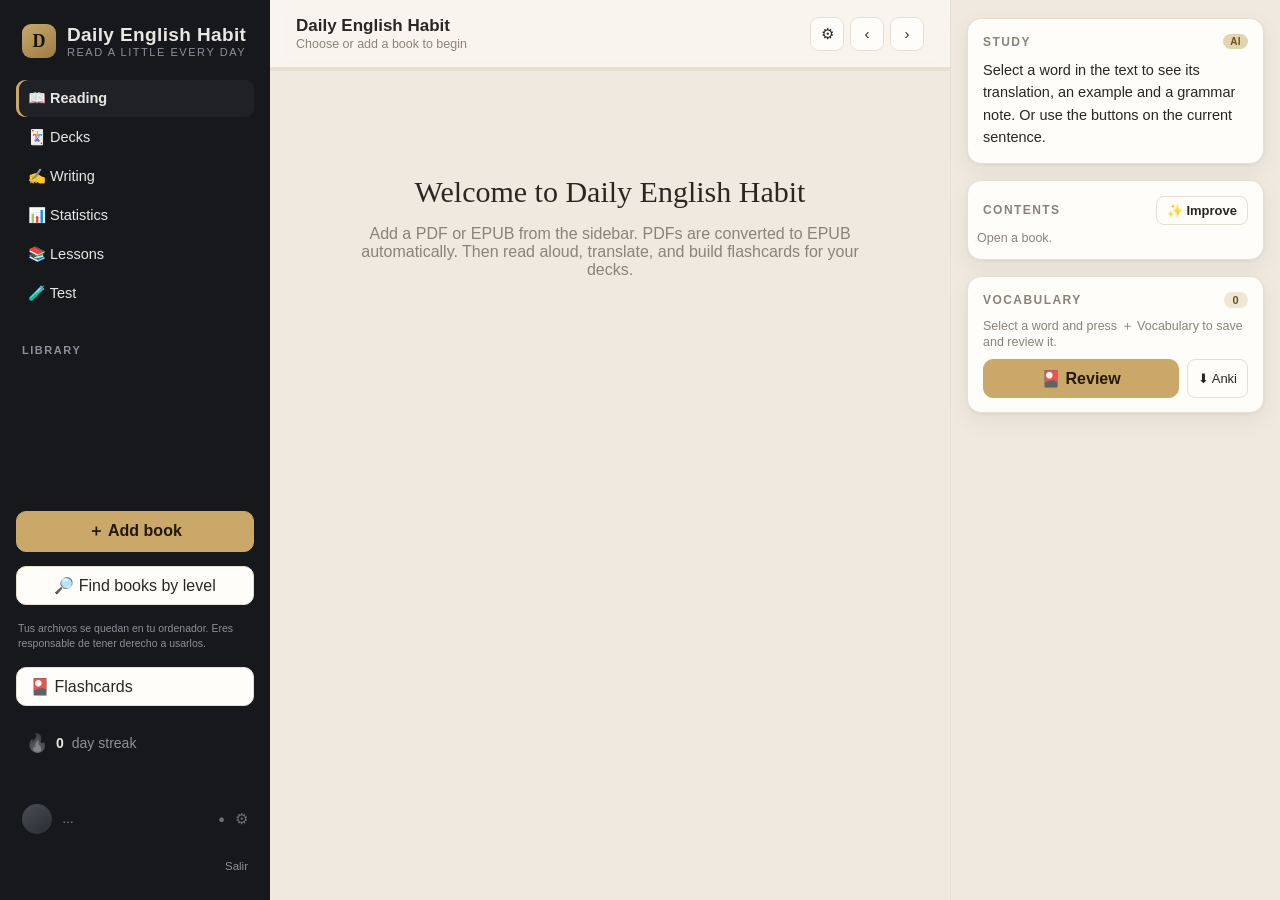
==== commit f4a31ff0: "feat: registro con correo verificado (Brevo) y nombre Daily English Habit - Alta publica en /signup:" ====
--- a/static/index.html
+++ b/static/index.html
@@ -3,7 +3,7 @@
 <head>
 <meta charset="utf-8" />
 <meta name="viewport" content="width=device-width, initial-scale=1, viewport-fit=cover" />
-<title>Lira · Lector de Idiomas</title>
+<title>Daily English Habit</title>
 <link rel="icon" href="data:image/svg+xml,%3Csvg xmlns='http://www.w3.org/2000/svg' viewBox='0 0 100 100'%3E%3Crect width='100' height='100' rx='22' fill='%23c9a86a'/%3E%3Ctext x='50' y='72' font-size='64' font-family='Georgia' text-anchor='middle' fill='%23241800'%3EL%3C/text%3E%3C/svg%3E" />
 <style>
   :root{
@@ -465,8 +465,8 @@
   <!-- ============ SIDEBAR ============ -->
   <aside class="sidebar">
     <div class="brand">
-      <div class="logo">L</div>
-      <div class="name">Lira<small>Language reader</small></div>
+      <div class="logo">D</div>
+      <div class="name">Daily English Habit<small>Read a little every day</small></div>
     </div>
     <nav class="nav">
       <button class="navbtn active" data-sec="reading" onclick="showSection('reading')">📖 Reading</button>
@@ -516,7 +516,7 @@
     <div class="reader-wrap" style="flex:1;">
       <div class="topbar">
         <div class="tt grow">
-          <h1 id="bookTitle">Lira</h1>
+          <h1 id="bookTitle">Daily English Habit</h1>
           <div class="sub" id="bookSub">Choose or add a book to begin</div>
           <div id="bookLevel" class="booklvl" style="display:none"></div>
         </div>
@@ -561,7 +561,7 @@
       </div>
       <div class="paper-scroll" id="paperScroll">
         <div class="emptystate" id="empty">
-          <div class="big">Welcome to Lira</div>
+          <div class="big">Welcome to Daily English Habit</div>
           <p>Add a PDF or EPUB from the sidebar. PDFs are converted to EPUB automatically.
           Then read aloud, translate, and build flashcards for your decks.</p>
         </div>
@@ -608,7 +608,7 @@
 <div id="learnOverlay" class="overlay" style="display:none">
   <div class="learn-panel">
     <div class="learn-head">
-      <div class="brand"><div class="logo">L</div><div class="name">Flashcards</div></div>
+      <div class="brand"><div class="logo">D</div><div class="name">Flashcards</div></div>
       <div class="tabs">
         <button class="tab active" data-t="repaso" onclick="learnTab('repaso')">Review</button>
         <button class="tab" data-t="palabras" onclick="learnTab('palabras')">Words</button>
@@ -682,7 +682,7 @@
 <div id="statsOverlay" class="overlay" style="display:none;padding:0">
   <div class="fullpanel">
     <div class="statshead">
-      <div class="brand"><div class="logo">L</div><div class="name">Statistics</div></div>
+      <div class="brand"><div class="logo">D</div><div class="name">Statistics</div></div>
       <div class="rangetoggle">
         <button id="rgWeek" class="tab active" onclick="setStatsRange('week')">Week</button>
         <button id="rgMonth" class="tab" onclick="setStatsRange('month')">Month</button>
@@ -737,7 +737,7 @@
 <div id="decksOverlay" class="overlay" style="display:none;padding:0">
   <div class="fullpanel" style="position:relative">
     <div class="statshead">
-      <div class="brand"><div class="logo">L</div><div class="name">Decks</div></div>
+      <div class="brand"><div class="logo">D</div><div class="name">Decks</div></div>
       <span id="deckBack" style="display:none"><button class="tab" onclick="deckList()">‹ Decks</button></span>
       <span class="grow" style="flex:1"></span>
       <span class="muted" id="deckBudget" style="font-size:12px"></span>
@@ -792,7 +792,7 @@
 <div id="catalogOverlay" class="overlay" style="display:none;padding:0">
   <div class="fullpanel" style="position:relative">
     <div class="statshead">
-      <div class="brand"><div class="logo">L</div><div class="name">Free reading by level</div></div>
+      <div class="brand"><div class="logo">D</div><div class="name">Free reading by level</div></div>
       <span class="grow" style="flex:1"></span>
       <button class="iconbtn" onclick="showSection('reading')" title="Close">✕</button>
     </div>
@@ -813,7 +813,7 @@
 <div id="writingOverlay" class="overlay" style="display:none;padding:0">
   <div class="fullpanel">
     <div class="statshead">
-      <div class="brand"><div class="logo">L</div><div class="name">Writing</div></div>
+      <div class="brand"><div class="logo">D</div><div class="name">Writing</div></div>
       <div class="tabs">
         <button class="tab active" data-w="new" onclick="writingTab('new')">New</button>
         <button class="tab" data-w="mine" onclick="writingTab('mine')">My writings</button>
@@ -930,7 +930,7 @@
 <div id="lessonsOverlay" class="overlay" style="display:none;padding:0">
   <div class="fullpanel">
     <div class="statshead">
-      <div class="brand"><div class="logo">L</div><div class="name">Lessons</div></div>
+      <div class="brand"><div class="logo">D</div><div class="name">Lessons</div></div>
       <div id="lessonTabs" style="display:flex;gap:6px;margin-left:20px">
         <button class="tab active" data-lv="map" onclick="lessonLevel('map')">🗺 Ruta</button>
         <button class="tab" data-lv="beginner" onclick="lessonLevel('beginner')">🟢 Beginner</button>
@@ -952,7 +952,7 @@
 <div id="testOverlay" class="overlay" style="display:none;padding:0">
   <div class="fullpanel">
     <div class="statshead">
-      <div class="brand"><div class="logo">L</div><div class="name">Level Test</div></div>
+      <div class="brand"><div class="logo">D</div><div class="name">Level Test</div></div>
       <span class="grow" style="flex:1"></span>
       <button class="iconbtn" onclick="showSection('reading')" title="Close">✕</button>
     </div>
@@ -1044,7 +1044,15 @@
   test:{form_id:0,questions:[],pos:0,answers:[]},
   adaptive:{answers:[]}};
 
-async function api(url,opts){const r=await fetch(url,opts);if(!r.ok){let m;try{m=(await r.json()).detail;}catch(e){m=r.statusText;}throw new Error(m);}return r.json();}
+async function api(url,opts){
+  const r=await fetch(url,opts);
+  // 401 = la sesión ya no vale. Pasa al entrar en otro dispositivo (solo se
+  // permite una a la vez), al caducar, o si el admin la cierra. Sin esto el
+  // navegador se quedaba dando errores sueltos sin explicar por qué.
+  if(r.status===401){location.href="/entrar";throw new Error("Sesión cerrada");}
+  if(!r.ok){let m;try{m=(await r.json()).detail;}catch(e){m=r.statusText;}throw new Error(m);}
+  return r.json();
+}
 
 /* ---------- Biblioteca ---------- */
 async function loadBooks(){
@@ -1319,7 +1327,7 @@
     st.innerHTML='<div class="term">'+escapeHtml(word)+'</div>'+escapeHtml(res.result);
   }catch(e){st.textContent="Error: "+e.message;}
 }
-function escapeHtml(s){return s.replace(/[&<>]/g,c=>({"&":"&amp;","<":"&lt;",">":"&gt;"}[c]));}
+function escapeHtml(s){return String(s??"").replace(/[&<>"']/g,c=>({"&":"&amp;","<":"&lt;",">":"&gt;",'"':"&quot;","'":"&#39;"}[c]));}
 
 /* ---------- Estado ---------- */
 function saveState(){if(S.bookId===null)return;
@@ -1765,10 +1773,10 @@
 async function exportAnki(){
   const st=document.getElementById("study");st.innerHTML='<div class="term">Anki</div><span class="muted">Generating audio and cards…</span>';
   try{const r=await fetch("/api/export/anki",{method:"POST",headers:{"Content-Type":"application/json"},
-      body:JSON.stringify({deck_name:"Lira — Vocabulary",lang:S.bookLang||"en"})});
+      body:JSON.stringify({deck_name:"Daily English Habit — Vocabulary",lang:S.bookLang||"en"})});
     if(!r.ok)throw new Error((await r.json()).detail||r.statusText);
     const blob=await r.blob();const url=URL.createObjectURL(blob);
-    const a=document.createElement("a");a.href=url;a.download="lira_vocabulary.apkg";document.body.appendChild(a);a.click();a.remove();URL.revokeObjectURL(url);
+    const a=document.createElement("a");a.href=url;a.download="daily_english_habit_vocabulary.apkg";document.body.appendChild(a);a.click();a.remove();URL.revokeObjectURL(url);
     st.innerHTML='<div class="term">Anki</div>Vocabulary exported. Open it in Anki.';
   }catch(e){st.textContent="Export error: "+e.message;}
 }
@@ -2153,12 +2161,14 @@
 function renderMdPreview(){document.getElementById("wPreview").innerHTML=mdToHtml(document.getElementById("wMd").value||"");}
 function writingSourceText(){return (S.writing.mode==="md"?document.getElementById("wMd").value:document.getElementById("wEditor").innerText)||"";}
 function mdToHtml(md){
-  const esc=s=>s.replace(/[&<>]/g,c=>({"&":"&amp;","<":"&lt;",">":"&gt;"}[c]));
+  const esc=escapeHtml;
+  // solo enlaces http(s): un [texto](javascript:...) no debe poder ejecutar nada
+  const enlace=(m,t,u)=>/^https?:\/\//i.test(u.replace(/&amp;/g,"&"))?'<a href="'+u+'" target="_blank" rel="noopener noreferrer">'+t+'</a>':t;
   const inline=s=>esc(s)
     .replace(/\*\*(.+?)\*\*/g,"<b>$1</b>")
     .replace(/(^|[^*])\*([^*]+?)\*/g,"$1<i>$2</i>")
     .replace(/`(.+?)`/g,"<code>$1</code>")
-    .replace(/\[(.+?)\]\((.+?)\)/g,'<a href="$2" target="_blank">$1</a>');
+    .replace(/\[(.+?)\]\((.+?)\)/g,enlace);
   let html="",list=null;const close=()=>{if(list){html+="</"+list+">";list=null;}};
   (md||"").split(/\r?\n/).forEach(raw=>{
     const line=raw.replace(/\s+$/,"");let m;
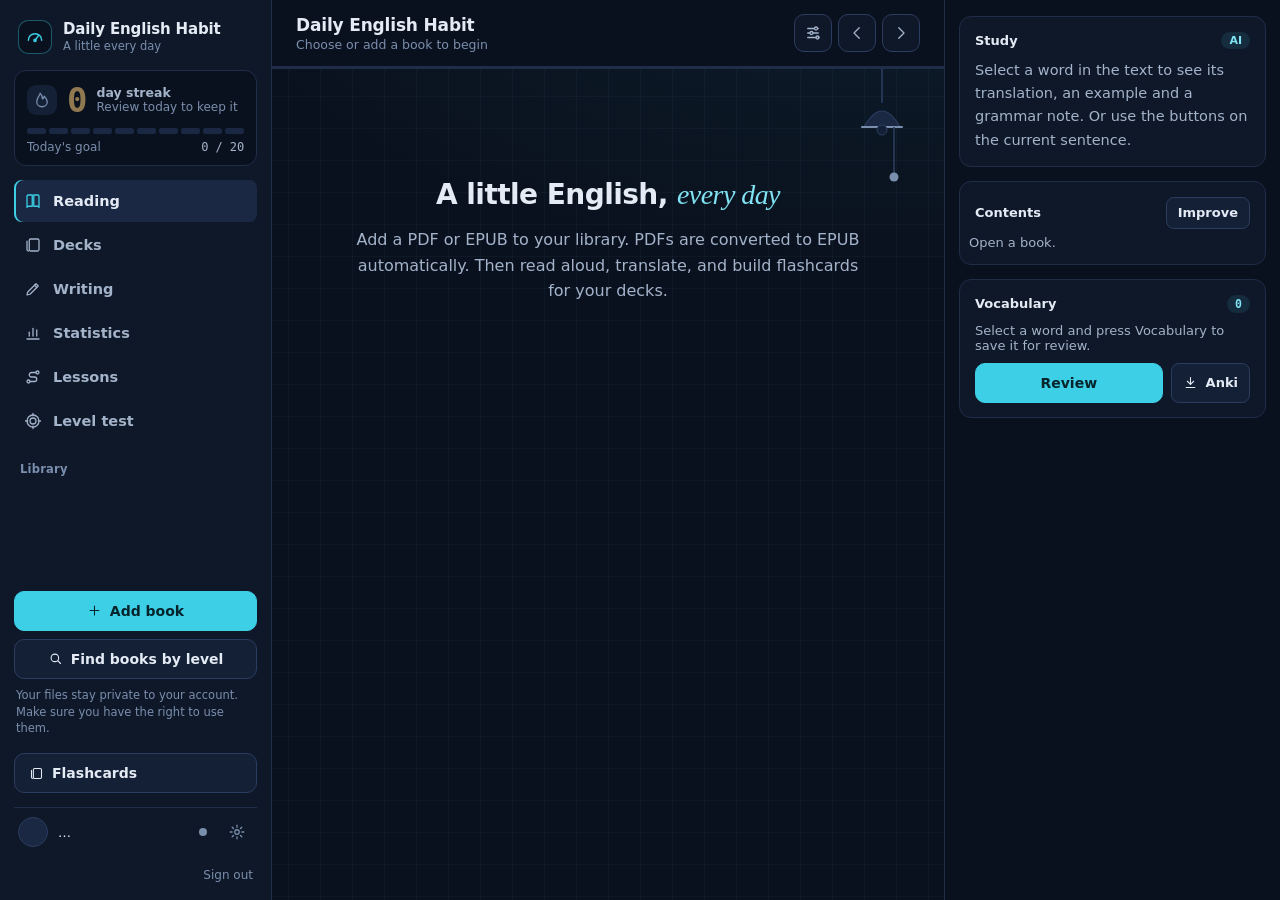
==== commit b2918b45: "feat: rediseño "panel de misión nocturno", todo en inglés, lámparas y zoom en Decks - Tema nuevo (st" ====
--- a/static/index.html
+++ b/static/index.html
@@ -1,513 +1,686 @@
 <!DOCTYPE html>
-<html lang="es">
+<html lang="en">
 <head>
 <meta charset="utf-8" />
 <meta name="viewport" content="width=device-width, initial-scale=1, viewport-fit=cover" />
 <title>Daily English Habit</title>
-<link rel="icon" href="data:image/svg+xml,%3Csvg xmlns='http://www.w3.org/2000/svg' viewBox='0 0 100 100'%3E%3Crect width='100' height='100' rx='22' fill='%23c9a86a'/%3E%3Ctext x='50' y='72' font-size='64' font-family='Georgia' text-anchor='middle' fill='%23241800'%3EL%3C/text%3E%3C/svg%3E" />
+<link rel="icon" href="data:image/svg+xml,%3Csvg xmlns='http://www.w3.org/2000/svg' viewBox='0 0 32 32'%3E%3Crect width='32' height='32' rx='8' fill='%230a111e'/%3E%3Cpath d='M7 20a9 9 0 0 1 18 0' fill='none' stroke='%233ccfe6' stroke-width='2.6' stroke-linecap='round'/%3E%3Cpath d='M16 20l4.5-6' stroke='%23f3b54a' stroke-width='2.6' stroke-linecap='round'/%3E%3Ccircle cx='16' cy='20' r='2' fill='%23e4ebf5'/%3E%3C/svg%3E" />
+<link rel="stylesheet" href="/static/theme.css" />
 <style>
+  /* Old token names, mapped onto theme.css so every rule below speaks one palette. */
   :root{
-    --sidebar:#17181c; --sidebar-2:#1f2126; --side-ink:#e9e7e2;
-    --side-muted:#8d9099; --gold:#c9a86a; --gold-soft:#e4d4ae;
-    --bg:#efe9df; --card:#fffdf9; --line:#e7e0d2; --ink:#2a2723; --muted:#8a8378;
-    --paper:#fbf8f2; --hl:#ffe6a0; --accent:#2f6b5e; --danger:#b4453b;
-    --shadow:0 1px 3px rgba(40,33,20,.06),0 8px 24px rgba(40,33,20,.06);
+    --sidebar:var(--s1); --sidebar-2:var(--s2); --side-ink:var(--ink); --side-muted:var(--ink-3);
+    --gold:var(--cyan); --gold-soft:var(--cyan-wash); --card:var(--s1); --muted:var(--ink-2);
+    --paper:var(--page); --hl:var(--page-word); --accent:var(--cyan); --danger:var(--bad);
+    --side-w:272px;
   }
-  *{box-sizing:border-box;}
   html,body{height:100%;}
-  body{margin:0;background:var(--bg);color:var(--ink);
-    font-family:-apple-system,"Segoe UI",Inter,Roboto,Helvetica,Arial,sans-serif;
-    -webkit-font-smoothing:antialiased;overflow:hidden;}
-  .app{display:grid;grid-template-columns:270px 1fr 330px;height:100vh;}
-
-  /* ---------- Sidebar ---------- */
-  .sidebar{background:var(--sidebar);color:var(--side-ink);display:flex;flex-direction:column;
-    padding:22px 16px;gap:18px;overflow:hidden;}
-  .brand{display:flex;align-items:center;gap:11px;padding:2px 6px;}
-  .brand .logo{width:34px;height:34px;border-radius:9px;background:linear-gradient(145deg,var(--gold),#9c7c46);
-    display:grid;place-items:center;color:#1b1200;font-weight:800;font-size:18px;font-family:Georgia,serif;}
-  .brand .name{font-size:19px;font-weight:600;letter-spacing:.02em;}
-  .brand .name small{display:block;font-size:11px;color:var(--side-muted);font-weight:500;letter-spacing:.14em;text-transform:uppercase;}
-  .side-h{font-size:11px;letter-spacing:.14em;text-transform:uppercase;color:var(--side-muted);
-    margin:6px 6px 2px;font-weight:600;}
+  body{margin:0;overflow:hidden;}
+  .app{display:grid;grid-template-columns:var(--side-w) 1fr 336px;height:100vh;height:100dvh;}
+  button{font:inherit;color:inherit}
+
+  /* ---------- Sidebar: the cockpit's left console ---------- */
+  .sidebar{background:var(--s1);border-right:1px solid var(--line);color:var(--ink);display:flex;flex-direction:column;
+    padding:18px 14px 14px;gap:14px;overflow:hidden;}
+  .brand{display:flex;align-items:center;gap:11px;padding:2px 4px;min-width:0;}
+  .brand .logo{width:34px;height:34px;flex:0 0 auto;display:grid;place-items:center;border-radius:10px;
+    background:var(--bg);border:1px solid var(--cyan-line);color:var(--cyan);}
+  .brand .logo svg{width:20px;height:20px}
+  .brand .name{font-size:15px;font-weight:650;letter-spacing:-.01em;line-height:1.2;min-width:0;}
+  .brand .name small{display:block;font-size:11.5px;color:var(--ink-3);font-weight:500;letter-spacing:0;margin-top:2px;}
+  .side-h{font-size:11.5px;color:var(--ink-3);margin:4px 6px 2px;font-weight:600;letter-spacing:.02em;}
   .side-list{flex:1;overflow-y:auto;display:flex;flex-direction:column;gap:2px;margin:0 -4px;padding:0 4px;}
-  .bookitem{display:flex;align-items:center;gap:8px;padding:9px 10px;border-radius:9px;cursor:pointer;
-    color:var(--side-ink);font-size:14px;transition:background .12s;}
-  .bookitem:hover{background:var(--sidebar-2);}
-  .bookitem.active{background:var(--sidebar-2);box-shadow:inset 3px 0 0 var(--gold);}
-  .bookitem .ic{width:26px;height:34px;border-radius:3px;background:linear-gradient(160deg,#3a3d44,#26282d);
-    flex:0 0 auto;box-shadow:inset -3px 0 0 rgba(0,0,0,.25);}
+  .bookitem{display:flex;align-items:center;gap:9px;padding:8px 9px;border-radius:var(--r-sm);cursor:pointer;
+    color:var(--ink);font-size:14px;transition:background .15s var(--ease);min-height:44px;}
+  .bookitem:hover{background:var(--s2);}
+  .bookitem.active{background:var(--s3);box-shadow:inset 2px 0 0 var(--cyan);}
+  .bookitem .ic{width:22px;height:30px;border-radius:3px;flex:0 0 auto;
+    background:linear-gradient(180deg,var(--s3),var(--s2));border:1px solid var(--line-2);}
+  .bookitem.active .ic{border-color:var(--cyan-line)}
   .bookitem .bt{flex:1;overflow:hidden;text-overflow:ellipsis;white-space:nowrap;}
-  .bookitem .ren{border:none;background:transparent;color:var(--side-muted);cursor:pointer;font-size:13px;opacity:0;padding:2px 4px;}
-  .bookitem:hover .ren{opacity:1;}
-  .bookitem .ren.del:hover{color:#e8837a;}
-  .btn{font:inherit;border:1px solid var(--line);background:var(--card);color:var(--ink);
-    border-radius:10px;padding:9px 13px;cursor:pointer;transition:.12s;display:inline-flex;align-items:center;gap:7px;justify-content:center;}
-  .btn:hover{background:#f3efe7;}
-  .btn.gold{background:var(--gold);border-color:var(--gold);color:#241800;font-weight:600;}
-  .btn.gold:hover{filter:brightness(1.05);}
-  .btn.dark{background:var(--sidebar-2);border-color:#2c2f35;color:var(--side-ink);}
-  .btn.dark:hover{background:#2a2d33;}
-  .btn.sm{padding:6px 10px;font-size:13px;border-radius:8px;}
-  .btn.ghost{background:transparent;}
-  .btn:disabled{opacity:.5;cursor:not-allowed;}
-  .side-foot{display:flex;align-items:center;gap:10px;color:var(--side-muted);font-size:12px;padding:6px;}
-  .avatar{width:30px;height:30px;border-radius:50%;background:linear-gradient(145deg,#4a4d55,#2a2c31);}
-  .side-cuenta{display:flex;gap:8px;align-items:center;padding:0 6px 4px;}
-  .side-cuenta a,.side-cuenta button{background:none;border:0;padding:2px 0;font:inherit;
-    font-size:11.5px;color:var(--side-muted);cursor:pointer;text-decoration:none;}
-  .side-cuenta a:hover,.side-cuenta button:hover{color:var(--side-ink);text-decoration:underline;}
+  .bookitem .ren{border:none;background:transparent;color:var(--ink-3);cursor:pointer;font-size:13px;
+    padding:6px 0;border-radius:6px;width:0;min-height:30px;overflow:hidden;opacity:0;transition:width .2s var(--ease),opacity .2s}
+  .bookitem:hover .ren,.bookitem:focus-within .ren{opacity:1;width:30px;padding:6px;}
+  .bookitem .ren:hover{background:var(--s3);color:var(--ink)}
+  .bookitem .ren.del:hover{color:var(--bad);}
+  @media (hover:none){.bookitem .ren{opacity:1;width:30px;padding:6px}}
+
+  .btn{font:inherit;font-size:14px;font-weight:550;border:1px solid var(--line-2);background:var(--s2);color:var(--ink);
+    border-radius:10px;padding:9px 14px;min-height:40px;cursor:pointer;display:inline-flex;align-items:center;gap:8px;justify-content:center;
+    transition:background .15s var(--ease),border-color .15s var(--ease),transform .1s;}
+  .btn:hover{background:var(--s3);border-color:#3a4f78;}
+  .btn:active{transform:translateY(1px)}
+  .btn.gold{background:var(--cyan);border-color:var(--cyan);color:var(--cyan-deep);font-weight:650;}
+  .btn.gold:hover{background:#63dcef;border-color:#63dcef}
+  .btn.dark{background:var(--bg);border-color:var(--cyan-line);color:var(--cyan-ink);}
+  .btn.dark:hover{background:var(--cyan-wash);}
+  .btn.sm{padding:6px 11px;min-height:32px;font-size:13px;border-radius:8px;}
+  .btn.ghost{background:transparent;border-color:transparent;color:var(--ink-2)}
+  .btn.ghost:hover{background:var(--s2);color:var(--ink)}
+  .btn:disabled{opacity:.45;cursor:not-allowed;transform:none}
+
+  /* the streak gauge: the habit, always in sight */
+  .gauge{border:1px solid var(--line);border-radius:var(--r);background:var(--bg);padding:12px 12px 11px;}
+  .gauge-top{display:flex;align-items:center;gap:10px}
+  .gauge .flame{width:30px;height:30px;border-radius:9px;display:grid;place-items:center;
+    background:var(--s2);color:var(--ink-3);transition:color .3s,background .3s}
+  .gauge.lit .flame{background:var(--amber-wash);color:var(--amber)}
+  .gauge .flame svg{width:18px;height:18px}
+  .gauge #streakNum{font-family:var(--num);font-size:34px;font-weight:600;line-height:1;letter-spacing:-.03em;color:var(--amber-ink);opacity:.55;transition:opacity .4s}
+  .gauge.lit #streakNum{opacity:1}
+  .streak-chip{display:none;align-items:center;gap:5px;height:38px;padding:0 10px;border-radius:10px;border:1px solid var(--line-2);
+    background:var(--s1);color:var(--ink-3);cursor:pointer;font-size:14px}
+  .streak-chip.lit{color:var(--amber-ink);border-color:rgba(243,181,74,.45);background:var(--amber-wash)}
+  .gauge.lit #streakNum{color:var(--amber-ink)}
+  .gauge .glbl{font-size:12px;color:var(--ink-3);line-height:1.25}
+  .gauge .glbl b{display:block;color:var(--ink-2);font-weight:600;font-size:12.5px}
+  .segs{display:grid;grid-template-columns:repeat(10,1fr);gap:3px;margin:11px 0 6px}
+  .segs i{height:6px;border-radius:2px;background:var(--s3)}
+  .segs i.on{background:var(--cyan)}
+  .segs.met i.on{background:var(--ok)}
+  #goalBox{display:flex;justify-content:space-between;gap:8px;width:100%;border:0;background:none;padding:0;
+    cursor:pointer;font-size:12px;color:var(--ink-3);text-align:left}
+  #goalBox:hover{color:var(--ink-2)}
+  #goalBox .num{color:var(--ink-2)}
+
+  .side-foot{display:flex;align-items:center;gap:10px;color:var(--ink-3);font-size:12px;padding:8px 4px 2px;border-top:1px solid var(--line);}
+  .avatar{width:30px;height:30px;border-radius:50%;flex:0 0 auto;display:grid;place-items:center;font-size:12px;font-weight:700;
+    background:var(--s3);color:var(--ink-2);border:1px solid var(--line-2)}
+  .side-foot .who{flex:1;min-width:0;overflow:hidden}
+  .side-foot #cuentaNombre{display:block;color:var(--ink);font-size:13px;overflow:hidden;text-overflow:ellipsis;white-space:nowrap}
+  .side-foot #cuentaRol{color:var(--ink-3)}
+  .side-foot .tb{width:32px;height:32px;display:grid;place-items:center;border-radius:8px;border:0;background:transparent;color:var(--ink-3);cursor:pointer}
+  .side-foot .tb:hover{background:var(--s2);color:var(--ink)}
+  #aiDot{width:8px;height:8px;border-radius:50%;background:var(--ink-3);display:inline-block;margin:0 4px}
+  #aiDot.on{background:var(--ok);box-shadow:0 0 0 3px var(--ok-wash)}
+  .side-cuenta{display:flex;gap:10px;align-items:center;padding:0 4px;}
+  .side-cuenta a,.side-cuenta button{background:none;border:0;padding:4px 0;font:inherit;
+    font-size:12px;color:var(--ink-3);cursor:pointer;text-decoration:none;}
+  .side-cuenta a:hover,.side-cuenta button:hover{color:var(--ink);text-decoration:underline;}
   .side-cuenta button{margin-left:auto;}
 
-  /* ---------- Reader (centro, estilo libro) ---------- */
-  .reader-wrap{display:flex;flex-direction:column;min-width:0;background:var(--bg);}
-  .topbar{position:relative;display:flex;align-items:center;gap:14px;padding:16px 26px;border-bottom:1px solid var(--line);
-    background:rgba(255,253,249,.6);backdrop-filter:blur(6px);}
-  .opts{position:absolute;top:60px;right:26px;background:var(--card);border:1px solid var(--line);
-    border-radius:12px;box-shadow:var(--shadow);padding:14px;display:flex;flex-direction:column;gap:12px;z-index:30;min-width:250px;}
-  .opts label{font-size:11px;letter-spacing:.08em;text-transform:uppercase;color:var(--muted);
-    display:flex;flex-direction:column;gap:5px;font-weight:600;}
-  .opts select{font:inherit;padding:8px 10px;border:1px solid var(--line);border-radius:9px;background:#fff;color:var(--ink);}
+  /* ---------- Reader ---------- */
+  .reader-wrap{display:flex;flex-direction:column;min-width:0;min-height:0;}
+  .topbar{position:relative;display:flex;align-items:center;gap:14px;padding:14px 24px;border-bottom:1px solid var(--line);
+    background:var(--bg);}
+  .opts{position:absolute;top:62px;right:24px;background:var(--s1);border:1px solid var(--line-2);
+    border-radius:var(--r);box-shadow:var(--shadow-pop);padding:14px;display:flex;flex-direction:column;gap:12px;z-index:30;min-width:260px;}
+  .opts label{font-size:12px;color:var(--ink-2);display:flex;flex-direction:column;gap:6px;font-weight:600;}
+  select{font:inherit;font-size:14px;padding:8px 10px;border:1px solid var(--line-2);border-radius:var(--r-sm);background:var(--bg);color:var(--ink);}
   .topbar .tt{min-width:0;}
-  .topbar .tt h1{margin:0;font-size:17px;font-weight:600;white-space:nowrap;overflow:hidden;text-overflow:ellipsis;}
-  .topbar .tt .sub{font-size:12.5px;color:var(--muted);margin-top:1px;}
+  .topbar .tt h1{margin:0;font-size:17px;font-weight:650;letter-spacing:-.01em;white-space:nowrap;overflow:hidden;text-overflow:ellipsis;}
+  .topbar .tt .sub{font-size:12.5px;color:var(--ink-3);margin-top:2px;}
   .chapnav{display:flex;align-items:center;gap:6px;}
-  .iconbtn{width:34px;height:34px;border-radius:9px;border:1px solid var(--line);background:var(--card);
-    cursor:pointer;font-size:15px;color:var(--ink);}
-  .iconbtn:hover{background:#f3efe7;}
-  .progress{height:3px;background:var(--line);}
-  .progress > i{display:block;height:100%;background:linear-gradient(90deg,var(--gold),#9c7c46);width:0;transition:width .3s;}
-  .pagebar{display:flex;align-items:center;justify-content:center;gap:16px;padding:8px;
-    border-bottom:1px solid var(--line);background:rgba(255,253,249,.5);}
-  .pagebar .iconbtn{width:30px;height:30px;font-size:14px;}
-  .paper-scroll{flex:1;min-height:0;overflow-y:auto;display:flex;justify-content:center;padding:32px 20px 120px;}
-  .paper{max-width:880px;width:100%;background:var(--paper);border-radius:14px;box-shadow:var(--shadow);
-    padding:52px 72px;border:1px solid var(--line);height:max-content;}
-  .paper .chtitle{font-family:Georgia,"Times New Roman",serif;font-size:15px;letter-spacing:.16em;
-    text-transform:uppercase;color:var(--gold);text-align:center;margin-bottom:6px;}
-  .paper .chname{font-family:Georgia,serif;font-size:26px;text-align:center;margin:0 0 34px;
-    font-weight:600;color:var(--ink);}
-  #reader{font-family:"Iowan Old Style","Palatino Linotype",Palatino,Georgia,serif;
-    font-size:20px;line-height:1.95;color:#3a352e;text-align:justify;hyphens:auto;}
-  #reader .s{cursor:pointer;border-radius:3px;transition:background .12s,color .12s;padding:0 1px;}
-  #reader .s:hover{background:#f2ead6;}
-  #reader .s.cur{background:#fbeecb;color:#2a2115;border-radius:4px;}
+  .iconbtn{width:38px;height:38px;border-radius:10px;border:1px solid var(--line-2);background:var(--s1);
+    cursor:pointer;color:var(--ink-2);display:inline-grid;place-items:center;font-size:15px;transition:background .15s,color .15s;}
+  .iconbtn:hover{background:var(--s2);color:var(--ink);}
+  .progress{height:2px;background:var(--line);}
+  .progress > i{display:block;height:100%;background:var(--cyan);width:0;transition:width .4s var(--ease)}
+  .pagebar{display:flex;align-items:center;justify-content:center;gap:16px;padding:8px;border-bottom:1px solid var(--line);}
+  .pagebar .iconbtn{width:32px;height:32px;}
+  .paper-scroll{flex:1;min-height:0;overflow-y:auto;display:flex;justify-content:center;padding:28px 20px 128px;}
+  .paper{max-width:860px;width:100%;background:var(--page);border-radius:var(--r-lg);
+    padding:52px 72px;border:1px solid var(--page-line);height:max-content;transition:background .3s,border-color .3s;}
+  .paper .chtitle{font-family:var(--num);font-size:12px;letter-spacing:.08em;color:var(--cyan);text-align:center;margin-bottom:8px;}
+  body.paper-mode .paper .chtitle{color:#157a8c}
+  .paper .chname{font-family:var(--book);font-size:27px;text-align:center;margin:0 0 34px;font-weight:600;color:var(--page-ink);}
+  #reader{font-family:var(--book);font-size:20px;line-height:1.9;color:var(--page-ink);text-align:justify;hyphens:auto;max-width:68ch;margin:0 auto;}
+  #reader .s{cursor:pointer;border-radius:3px;transition:background .15s,color .15s;padding:0 1px;}
+  #reader .s:hover{background:var(--page-hover);}
+  #reader .s.cur{background:var(--page-cur);color:var(--page-cur-ink);border-radius:4px;}
   #reader .wd{border-radius:3px;transition:background .08s;}
-  #reader .wd.reading{background:var(--hl);box-shadow:0 0 0 2px var(--hl);color:#241d0c;}
-  .emptystate{max-width:520px;margin:8vh auto;text-align:center;color:var(--muted);}
-  .emptystate .big{font-family:Georgia,serif;font-size:30px;color:var(--ink);margin-bottom:10px;}
-
-  /* ---------- Toolbar flotante ---------- */
+  #reader .wd.reading{background:var(--page-word);box-shadow:0 0 0 2px var(--page-word);color:var(--page-word-ink);}
+  .emptystate{max-width:540px;margin:9vh auto;text-align:center;color:var(--ink-2);padding:0 8px}
+  .emptystate .big{font-size:28px;font-weight:650;letter-spacing:-.02em;color:var(--ink);margin-bottom:10px;}
+  .emptystate p{line-height:1.6}
+
+  /* ---------- Floating toolbar ---------- */
   .toolbar{position:absolute;left:50%;transform:translateX(-50%);bottom:22px;
-    display:flex;gap:8px;padding:9px;background:var(--card);border:1px solid var(--line);
-    border-radius:16px;box-shadow:var(--shadow);}
+    display:flex;gap:6px;padding:7px;background:rgba(15,24,41,.92);border:1px solid var(--line-2);
+    border-radius:16px;box-shadow:var(--shadow-pop);backdrop-filter:blur(10px);-webkit-backdrop-filter:blur(10px);}
+  .toolbar .btn{white-space:nowrap}
   .center-col{position:relative;min-width:0;min-height:0;display:flex;flex-direction:column;overflow:hidden;}
-  .reader-wrap{min-height:0;}
-
-  /* ---------- Right rail (módulos) ---------- */
-  .rail{background:var(--bg);border-left:1px solid var(--line);padding:18px 16px;overflow-y:auto;
-    display:flex;flex-direction:column;gap:16px;}
-  .card{background:var(--card);border:1px solid var(--line);border-radius:14px;box-shadow:var(--shadow);
-    padding:15px 15px 14px;}
-  .card h3{margin:0 0 10px;font-size:12px;letter-spacing:.12em;text-transform:uppercase;color:var(--muted);
-    display:flex;align-items:center;justify-content:space-between;gap:8px;font-weight:700;}
-  .card h3 .tag{font-size:10px;background:var(--gold-soft);color:#6b5220;padding:2px 7px;border-radius:20px;letter-spacing:.04em;}
-  /* --- evaluación de nivel del writing --- */
+
+  /* ---------- Right rail ---------- */
+  .rail{background:var(--bg);border-left:1px solid var(--line);padding:16px 14px;overflow-y:auto;
+    display:flex;flex-direction:column;gap:14px;}
+  .card{background:var(--s1);border:1px solid var(--line);border-radius:var(--r);padding:15px 15px 14px;}
+  .card h3{margin:0 0 10px;font-size:13px;color:var(--ink);letter-spacing:0;
+    display:flex;align-items:center;justify-content:space-between;gap:8px;font-weight:650;}
+  .card h3 #rangeLabel{margin-right:auto;margin-left:-4px}
+  .card h3 .tag,.tag{font-size:11px;background:var(--cyan-wash);color:var(--cyan-ink);padding:2px 8px;border-radius:20px;font-weight:600;}
+  /* writing level */
   .lvlrow{display:flex;align-items:center;gap:14px;flex-wrap:wrap;}
-  .lvlbig{flex:0 0 auto;min-width:62px;text-align:center;background:var(--accent);color:#fff;
-    border-radius:12px;padding:10px 12px;font-family:Georgia,serif;font-weight:700;font-size:26px;line-height:1;}
-  .lvlbig small{display:block;font-family:inherit;font-size:9px;letter-spacing:.14em;
-    text-transform:uppercase;opacity:.8;margin-top:4px;font-weight:400;}
-  .lvlbig.unknown{background:var(--muted);}
-  .lvltext{flex:1 1 260px;font-size:13.5px;line-height:1.5;color:var(--ink);}
+  .lvlbig{flex:0 0 auto;min-width:66px;text-align:center;background:var(--cyan-wash);color:var(--cyan-ink);border:1px solid var(--cyan-line);
+    border-radius:var(--r);padding:10px 12px;font-family:var(--num);font-weight:600;font-size:26px;line-height:1;}
+  .lvlbig small{display:block;font-family:var(--ui);font-size:10px;opacity:.85;margin-top:5px;font-weight:600;}
+  .lvlbig.unknown{background:var(--s2);color:var(--ink-3);border-color:var(--line-2)}
+  .lvltext{flex:1 1 260px;font-size:14px;line-height:1.55;color:var(--ink);}
   .chips{display:flex;flex-wrap:wrap;gap:6px;margin-top:8px;}
-  .chip{font-size:12px;padding:3px 9px;border-radius:20px;border:1px solid var(--line);background:#fff;}
-  .chip.good{border-color:var(--accent);color:var(--accent);}
-  .chip.work{border-color:var(--gold);color:#6b5220;background:#fdf8ee;}
-  /* --- evolución del nivel escrito --- */
+  .chip{font-size:12px;padding:3px 10px;border-radius:20px;border:1px solid var(--line-2);background:var(--s2);color:var(--ink-2)}
+  .chip.good{border-color:rgba(79,212,154,.4);color:var(--ok);background:var(--ok-wash)}
+  .chip.work{border-color:rgba(243,181,74,.4);color:var(--amber-ink);background:var(--amber-wash);}
   .errrow.done{opacity:.55;}
-  .errrow.done::after{content:"";}
-  .lsremember{margin-top:9px;font-size:13px;color:#6b5220;background:#fdf8ee;
-    border-radius:8px;padding:8px 11px;font-weight:600;}
+  .lsremember{margin-top:9px;font-size:13.5px;color:var(--amber-ink);background:var(--amber-wash);border-radius:var(--r-sm);padding:8px 11px;font-weight:600;}
   .lsdrill{margin-top:8px;font-size:13.5px;}
-  .legalbox{margin-top:14px;padding:11px 13px;border-radius:10px;background:#f3efe7;
-    border:1px solid var(--line);font-size:12px;line-height:1.5;color:var(--muted);}
+  .legalbox{margin-top:16px;padding:12px 13px;border-radius:10px;background:var(--bg);
+    border:1px solid var(--line);font-size:12.5px;line-height:1.55;color:var(--ink-2);}
   .legalbox b{color:var(--ink);}
-  .side-note{margin-top:8px;font-size:10.5px;line-height:1.45;color:var(--side-muted);
-    padding:0 2px;}
-  .lspot{background:#fdf8ee;border-left:3px solid var(--gold);padding:10px 12px;
-    border-radius:0 8px 8px 0;margin-bottom:12px;font-size:13.5px;line-height:1.5;}
-  .lspot b{display:block;margin-bottom:4px;color:#6b5220;}
-  .lspara{font-size:14px;line-height:1.6;margin:0 0 10px;color:var(--ink);}
-  .lsrule{background:var(--accent);color:#fff;border-radius:10px;padding:10px 13px;
-    font-size:13.5px;line-height:1.6;}
+  .side-note{font-size:11.5px;line-height:1.45;color:var(--ink-3);padding:0 2px;}
+  .lspot{background:var(--amber-wash);border:1px solid rgba(243,181,74,.25);padding:10px 12px;border-radius:var(--r-sm);margin-bottom:12px;font-size:14px;line-height:1.55;}
+  .lspot b{display:block;margin-bottom:4px;color:var(--amber-ink);}
+  .lspara{font-size:14.5px;line-height:1.65;margin:0 0 10px;color:var(--ink);}
+  .lsrule{background:var(--cyan-wash);border:1px solid var(--cyan-line);color:var(--ink);border-radius:10px;padding:10px 13px;font-size:14px;line-height:1.6;}
   .modebar{display:flex;gap:6px;align-items:center;flex-wrap:wrap;margin-bottom:14px;}
-  .mbtn{border:1px solid var(--line);background:#fff;color:var(--muted);border-radius:20px;
-    padding:5px 13px;font-size:12.5px;cursor:pointer;font-weight:600;}
-  .mbtn.active{background:var(--accent);border-color:var(--accent);color:#fff;}
-  .mhint{font-size:12px;color:var(--muted);margin-left:4px;}
+  .mbtn{border:1px solid var(--line-2);background:var(--s1);color:var(--ink-2);border-radius:20px;
+    padding:7px 14px;font-size:13px;cursor:pointer;font-weight:600;min-height:36px}
+  .mbtn:hover{color:var(--ink);background:var(--s2)}
+  .mbtn.active{background:var(--cyan);border-color:var(--cyan);color:var(--cyan-deep);}
+  .mhint{font-size:12.5px;color:var(--ink-3);margin-left:4px;}
   .rc-prompt{font-size:17px;line-height:1.5;color:var(--ink);margin:4px 0 2px;}
-  .rc-prompt b{color:var(--accent);}
-  .typein{width:100%;max-width:420px;padding:11px 13px;border:2px solid var(--line);
-    border-radius:10px;font-size:16px;font-family:inherit;background:#fff;color:var(--ink);}
-  .typein:focus{outline:none;border-color:var(--gold);}
-  .typein.ok{border-color:var(--accent);} .typein.bad{border-color:var(--danger);}
-  .verdict{margin-top:7px;font-size:13.5px;font-weight:600;min-height:19px;}
-  .verdict.ok{color:var(--accent);} .verdict.bad{color:var(--danger);}
-  .booklvl{margin-top:3px;font-size:11.5px;font-weight:600;color:var(--side-muted);}
-  .booklvl.hard{color:#e8837a;}
-  .booklvl.easy{color:#8fbf7f;}
-  .catrow{display:flex;gap:12px;align-items:flex-start;padding:11px 12px;border:1px solid var(--line);
-    border-radius:11px;background:#fff;margin-bottom:8px;}
-  .catrow .lvl{flex:0 0 40px;text-align:center;font-family:Georgia,serif;font-weight:700;
-    background:var(--accent);color:#fff;border-radius:8px;padding:6px 0;font-size:14px;}
-  .catrow .lvl.b1{background:#5b7f52;} .catrow .lvl.b2{background:#8a6a3b;}
+  .rc-prompt b{color:var(--cyan-ink);}
+  .typein{width:100%;max-width:420px;padding:11px 13px;border:1px solid var(--line-2);
+    border-radius:10px;font-size:16px;font-family:inherit;background:var(--bg);color:var(--ink);}
+  .typein::placeholder,.setinput::placeholder,textarea::placeholder{color:var(--ink-3)}
+  .typein:focus{outline:none;border-color:var(--cyan);box-shadow:0 0 0 3px var(--cyan-wash)}
+  .typein.ok{border-color:var(--ok);} .typein.bad{border-color:var(--bad);}
+  .verdict{margin-top:7px;font-size:14px;font-weight:600;min-height:19px;}
+  .verdict.ok{color:var(--ok);} .verdict.bad{color:var(--bad);}
+  .booklvl{margin-top:3px;font-size:12px;font-weight:600;color:var(--ink-3);}
+  .booklvl.hard{color:var(--bad);}
+  .booklvl.easy{color:var(--ok);}
+  .catrow{display:flex;gap:12px;align-items:flex-start;padding:12px;border:1px solid var(--line);
+    border-radius:var(--r);background:var(--s1);margin-bottom:8px;}
+  .catrow .lvl{flex:0 0 42px;text-align:center;font-family:var(--num);font-weight:600;
+    background:var(--cyan-wash);color:var(--cyan-ink);border-radius:8px;padding:6px 0;font-size:13.5px;}
+  .catrow .lvl.b1{background:var(--ok-wash);color:var(--ok)} .catrow .lvl.b2{background:var(--blue-wash);color:var(--blue)}
   .catrow .ci{flex:1;min-width:0;}
   .catrow .ct{font-weight:600;font-size:14.5px;color:var(--ink);}
-  .catrow .ca{font-size:12.5px;color:var(--muted);margin-bottom:3px;}
-  .catrow .cn{font-size:12.5px;color:var(--ink);line-height:1.45;}
-  .catgroup{font-size:11px;letter-spacing:.12em;text-transform:uppercase;color:var(--muted);
-    font-weight:700;margin:16px 0 8px;}
-  .dcap{margin-top:4px;font-size:11.5px;color:var(--gold);font-weight:600;}
-  .rc-src{margin-top:6px;font-size:12px;color:var(--muted);line-height:1.45;font-style:italic;}
+  .catrow .ca{font-size:12.5px;color:var(--ink-3);margin-bottom:3px;}
+  .catrow .cn{font-size:13px;color:var(--ink-2);line-height:1.5;}
+  .catgroup{font-size:12.5px;color:var(--ink-2);font-weight:650;margin:18px 0 8px;}
+  .dcap{margin-top:4px;font-size:12px;color:var(--cyan-ink);font-weight:600;}
+  .rc-src{margin-top:6px;font-size:12.5px;color:var(--ink-3);line-height:1.45;font-style:italic;}
   .lvltrack{display:flex;align-items:flex-end;gap:6px;height:86px;padding-top:4px;}
-  .lvlpt{flex:1;min-width:16px;display:flex;flex-direction:column;justify-content:flex-end;
-    align-items:center;height:100%;gap:4px;}
-  .lvlpt > i{display:block;width:100%;max-width:34px;background:linear-gradient(180deg,var(--gold),var(--accent));
-    border-radius:5px 5px 0 0;min-height:5px;}
-  .lvlpt > b{font-size:10px;color:var(--muted);font-weight:700;letter-spacing:.04em;}
-  /* --- patrones de error (pestaña Errors) --- */
-  .errbar{display:flex;align-items:center;gap:10px;padding:5px 6px;border-radius:8px;cursor:pointer;}
-  .errbar:hover{background:#f3efe7;}
-  .errbar.on{background:#efe7d4;}
+  .lvlpt{flex:1;min-width:16px;display:flex;flex-direction:column;justify-content:flex-end;align-items:center;height:100%;gap:4px;}
+  .lvlpt > i{display:block;width:100%;max-width:34px;background:var(--cyan);border-radius:4px 4px 0 0;min-height:5px;opacity:.85}
+  .lvlpt > b{font-family:var(--num);font-size:10.5px;color:var(--ink-3);font-weight:600;}
+  /* error patterns */
+  .errbar{display:flex;align-items:center;gap:10px;padding:6px;border-radius:8px;cursor:pointer;}
+  .errbar:hover{background:var(--s2);}
+  .errbar.on{background:var(--s3);}
   .errbar .lbl{flex:0 0 42%;font-size:13px;color:var(--ink);}
-  .errbar .bar{flex:1;height:8px;background:var(--line);border-radius:20px;overflow:hidden;}
-  .errbar .bar > i{display:block;height:100%;background:var(--danger);border-radius:20px;}
-  .errbar .cnt{flex:0 0 26px;text-align:right;font-size:12.5px;color:var(--muted);font-weight:600;}
-  /* --- comparación lado a lado (tuyo vs upgrade) --- */
+  .errbar .bar{flex:1;height:6px;background:var(--s3);border-radius:20px;overflow:hidden;}
+  .errbar .bar > i{display:block;height:100%;background:var(--bad);border-radius:20px;}
+  .errbar .cnt{flex:0 0 26px;text-align:right;font-family:var(--num);font-size:12.5px;color:var(--ink-2);}
+  /* yours vs upgraded */
   .cmp{display:grid;grid-template-columns:1fr 1fr;gap:14px;}
   @media (max-width:820px){.cmp{grid-template-columns:1fr;}}
-  .cmp .col{min-width:0;border:1px solid var(--line);border-radius:12px;padding:11px 12px;background:#fff;}
-  .cmp .col.up{border-color:var(--gold);background:#fffdf7;}
-  .cmp .col h4{margin:0 0 8px;font-size:10.5px;letter-spacing:.12em;text-transform:uppercase;
-    color:var(--muted);font-weight:700;display:flex;align-items:center;gap:6px;}
-  .cmp .col h4 .tag{font-size:10px;background:var(--gold-soft);color:#6b5220;padding:2px 7px;border-radius:20px;}
-  #study{white-space:pre-wrap;font-size:14.5px;line-height:1.55;color:var(--ink);min-height:44px;}
-  #study .term{font-family:Georgia,serif;font-size:17px;color:var(--accent);font-weight:600;margin-bottom:4px;}
+  .cmp .col{min-width:0;border:1px solid var(--line-2);border-radius:var(--r);padding:12px;background:var(--bg);}
+  .cmp .col.up{border-color:var(--cyan-line);}
+  .cmp .col h4{margin:0 0 8px;font-size:12.5px;color:var(--ink-2);font-weight:650;display:flex;align-items:center;gap:6px;}
+  #study{white-space:pre-wrap;font-size:14.5px;line-height:1.6;color:var(--ink);min-height:44px;}
+  #study.muted{color:var(--ink-2)}
+  #study .term{font-family:var(--book);font-size:19px;color:var(--cyan-ink);font-weight:600;margin-bottom:4px;}
   .toclist{max-height:30vh;overflow-y:auto;margin:-4px -6px 0;}
-  .tocrow{padding:7px 8px;border-radius:8px;cursor:pointer;font-size:13.5px;color:var(--ink);
-    display:flex;gap:8px;align-items:baseline;}
-  .tocrow:hover{background:#f3efe7;}
-  .tocrow.active{background:#efe7d4;font-weight:600;}
-  .tocrow .n{color:var(--gold);font-weight:700;font-size:12px;flex:0 0 auto;}
-  .tocrow .chk{cursor:pointer;color:var(--muted);width:15px;flex:0 0 auto;font-size:13px;}
-  .tocrow .chk.done{color:var(--accent);}
-  .tocrow.donerow .name,.tocrow.donerow span{color:var(--muted);}
-  .vocabrow{padding:8px;border-radius:8px;border:1px solid var(--line);margin-bottom:6px;font-size:13.5px;
-    display:flex;justify-content:space-between;gap:8px;cursor:pointer;background:var(--card);}
-  .vocabrow:hover{border-color:var(--gold);}
+  .tocrow{padding:8px;border-radius:8px;cursor:pointer;font-size:13.5px;color:var(--ink-2);display:flex;gap:8px;align-items:baseline;}
+  .tocrow:hover{background:var(--s2);color:var(--ink)}
+  .tocrow.active{background:var(--s3);color:var(--ink);font-weight:600;}
+  .tocrow .n{font-family:var(--num);color:var(--cyan-ink);font-size:12px;flex:0 0 auto;}
+  .tocrow .chk{cursor:pointer;color:var(--ink-3);width:15px;flex:0 0 auto;font-size:13px;}
+  .tocrow .chk.done{color:var(--ok);}
+  .tocrow.donerow .name,.tocrow.donerow span{color:var(--ink-3);}
+  .vocabrow{padding:9px;border-radius:8px;border:1px solid var(--line);margin-bottom:6px;font-size:13.5px;
+    display:flex;justify-content:space-between;gap:8px;cursor:pointer;background:var(--bg);}
+  .vocabrow:hover{border-color:var(--cyan-line);}
   .vocabrow .w{font-weight:600;}
-  .vocabrow .t{color:var(--muted);}
+  .vocabrow .t{color:var(--ink-2);}
   #vocabWrap{max-height:26vh;overflow-y:auto;}
-  .muted{color:var(--muted);font-size:12.5px;}
+  .muted{color:var(--ink-2);font-size:13px;}
   .row-gap{display:flex;gap:8px;}
   .grow{flex:1;}
   input[type=file]{display:none;}
-  .count-pill{font-size:11px;background:#efe7d4;color:#6b5220;border-radius:20px;padding:2px 8px;font-weight:600;}
-  /* ---------- Overlay Aprender ---------- */
-  /* Secciones: cubren el área a la DERECHA del sidebar (el panel izquierdo queda visible) */
-  .overlay{position:fixed;top:0;right:0;bottom:0;left:270px;background:var(--bg);
-    z-index:100;display:flex;align-items:center;justify-content:center;padding:24px;}
-  .nav{display:flex;flex-direction:column;gap:2px;margin:2px 0;}
-  .navbtn{text-align:left;padding:10px 12px;border-radius:9px;border:none;background:transparent;
-    color:var(--side-ink);cursor:pointer;font:inherit;font-size:14.5px;display:flex;align-items:center;gap:10px;}
-  .navbtn:hover{background:var(--sidebar-2);}
-  .navbtn.active{background:var(--sidebar-2);box-shadow:inset 3px 0 0 var(--gold);font-weight:600;}
-  #readingNav{display:flex;flex-direction:column;gap:8px;flex:1;min-height:0;margin-top:6px;}
-  .learn-panel{background:var(--bg);width:100%;max-width:920px;height:88vh;border-radius:18px;
-    box-shadow:0 20px 60px rgba(0,0,0,.35);display:flex;flex-direction:column;overflow:hidden;}
-  .learn-head{display:flex;align-items:center;gap:16px;padding:16px 20px;border-bottom:1px solid var(--line);background:var(--card);}
-  .learn-head .name{font-family:Georgia,serif;font-size:19px;font-weight:600;}
-  .tabs{display:flex;gap:6px;flex:1;flex-wrap:wrap;}
-  .tab{border:none;background:transparent;padding:8px 13px;border-radius:9px;cursor:pointer;font:inherit;color:var(--muted);}
-  .tab:hover{background:#efe7d4;}
-  .tab.active{background:var(--sidebar);color:#fff;}
+  .count-pill{font-family:var(--num);font-size:11.5px;background:var(--cyan-wash);color:var(--cyan-ink);border-radius:20px;padding:2px 8px;font-weight:600;}
+
+  /* ---------- Sections (overlays to the right of the sidebar) ---------- */
+  .overlay{position:fixed;top:0;right:0;bottom:0;left:var(--side-w);z-index:100;display:flex;align-items:center;justify-content:center;padding:24px;}
+  .nav{display:flex;flex-direction:column;gap:2px;margin:0;}
+  .navbtn{text-align:left;padding:9px 10px;min-height:42px;border-radius:var(--r-sm);border:none;background:transparent;
+    color:var(--ink-2);cursor:pointer;font:inherit;font-size:14.5px;font-weight:550;display:flex;align-items:center;gap:11px;transition:background .15s,color .15s;}
+  .navbtn:hover{background:var(--s2);color:var(--ink)}
+  .navbtn.active{background:var(--s3);color:var(--ink);box-shadow:inset 2px 0 0 var(--cyan);}
+  .navbtn.active .ico{color:var(--cyan)}
+  #readingNav{display:flex;flex-direction:column;gap:8px;flex:1;min-height:0;margin-top:2px;}
+  .learn-panel{background:var(--bg);width:100%;max-width:940px;height:88vh;border-radius:var(--r-lg);border:1px solid var(--line-2);
+    box-shadow:var(--shadow-pop);display:flex;flex-direction:column;overflow:hidden;}
+  .learn-head{display:flex;align-items:center;gap:16px;padding:14px 18px;border-bottom:1px solid var(--line);background:var(--s1);}
+  .learn-head .name,.statshead .name{font-size:17px;font-weight:650;letter-spacing:-.01em}
+  .tabs{display:flex;gap:4px;flex:1;flex-wrap:wrap;}
+  .tab{white-space:nowrap;border:1px solid transparent;background:transparent;padding:7px 13px;min-height:36px;border-radius:9px;cursor:pointer;font:inherit;font-size:14px;font-weight:550;color:var(--ink-2);}
+  .tab:hover{background:var(--s2);color:var(--ink)}
+  .tab.active{background:var(--s3);color:var(--ink);border-color:var(--line-2)}
   .learn-body{flex:1;overflow-y:auto;padding:26px;}
-  .tabpanel{max-width:640px;margin:0 auto;}
-  /* Stat tiles */
-  .tiles{display:grid;grid-template-columns:repeat(3,1fr);gap:14px;}
-  .tile{background:var(--card);border:1px solid var(--line);border-radius:14px;padding:18px;text-align:center;box-shadow:var(--shadow);}
-  .tile .n{font-family:Georgia,serif;font-size:34px;font-weight:700;color:var(--ink);}
-  .tile .l{font-size:12px;color:var(--muted);text-transform:uppercase;letter-spacing:.06em;margin-top:4px;}
-  /* Review card */
-  .revcard{background:var(--card);border:1px solid var(--line);border-radius:16px;box-shadow:var(--shadow);
-    padding:36px;text-align:center;min-height:260px;display:flex;flex-direction:column;justify-content:center;gap:14px;}
-  .rc-term{font-family:Georgia,serif;font-size:40px;color:var(--ink);}
-  .rc-trans{font-size:24px;color:var(--accent);font-weight:600;}
-  .rc-ex{font-size:16px;color:var(--muted);font-style:italic;margin-top:4px;}
-  .rc-actions{display:flex;gap:10px;justify-content:center;flex-wrap:wrap;margin-top:6px;}
-  .rc-actions .btn small{display:block;font-size:11px;color:var(--muted);font-weight:400;margin-top:2px;}
-  .rc-actions .btn.gold small{color:#6b5220;}
+  .tabpanel{max-width:660px;margin:0 auto;}
+  /* stat tiles: instrument readouts */
+  .tiles{display:grid;grid-template-columns:repeat(3,1fr);gap:12px;}
+  .tile{background:var(--s1);border:1px solid var(--line);border-radius:var(--r);padding:16px 16px 14px;text-align:left;}
+  .tile .n{font-family:var(--num);font-size:30px;font-weight:600;color:var(--ink);letter-spacing:-.02em;line-height:1.1}
+  .tile .l{font-size:12.5px;color:var(--ink-3);margin-top:6px;}
+  .statsbody .tiles{gap:0;border:1px solid var(--line);border-radius:var(--r);background:var(--s1);overflow:hidden}
+  .statsbody .tiles .tile{border:0;border-radius:0;background:none;border-left:1px solid var(--line)}
+  .statsbody .tiles .tile:first-child{border-left:0}
+  /* review card */
+  .revcard{background:var(--s1);border:1px solid var(--line-2);border-radius:var(--r-lg);
+    padding:34px;text-align:center;min-height:270px;display:flex;flex-direction:column;justify-content:center;gap:14px;}
+  .rc-term{font-family:var(--book);font-size:40px;color:var(--ink);line-height:1.15}
+  .rc-trans{font-size:23px;color:var(--cyan-ink);font-weight:600;}
+  .rc-ex{font-size:16px;color:var(--ink-2);font-style:italic;margin-top:4px;line-height:1.5}
+  .rc-actions{display:flex;gap:8px;justify-content:center;flex-wrap:wrap;margin-top:6px;}
+  .rc-actions .btn{min-width:84px;flex-direction:column;gap:2px}
+  .rc-actions .btn small{display:block;font-family:var(--num);font-size:11px;color:var(--ink-3);font-weight:500;}
+  .rc-actions .btn.gold small{color:var(--cyan-deep);opacity:.75}
   .rc-top{display:flex;justify-content:space-between;align-items:center;width:100%;}
-  .rc-top .badge{font-size:11px;border-radius:20px;padding:2px 9px;}
-  .rc-top .badge.new{background:#dbe4ff;color:#2a3f7a;}
-  .rc-top .badge.review{background:var(--gold-soft);color:#6b5220;}
+  .rc-top .badge{font-size:11.5px;border-radius:20px;padding:2px 9px;font-weight:600}
+  .rc-top .badge.new{background:var(--blue-wash);color:var(--blue);}
+  .rc-top .badge.review{background:var(--cyan-wash);color:var(--cyan-ink);}
   .vlist .vrow{display:flex;align-items:center;gap:10px;padding:10px 12px;border:1px solid var(--line);
-    border-radius:10px;margin-bottom:8px;background:var(--card);}
+    border-radius:10px;margin-bottom:8px;background:var(--s1);}
   .vlist .vrow .w{font-weight:600;}
-  .vlist .vrow .t{color:var(--muted);flex:1;}
-  .vlist .vrow .badge{font-size:11px;color:#6b5220;background:var(--gold-soft);border-radius:20px;padding:2px 8px;}
-  .vlist .vrow .del{border:none;background:transparent;cursor:pointer;color:var(--danger);opacity:.6;}
-  .vlist .vrow .del:hover{opacity:1;}
-  .soon{text-align:center;color:var(--muted);padding:40px;}
-  .soon .big{font-family:Georgia,serif;font-size:26px;color:var(--ink);margin-bottom:8px;}
-  .level-card{background:var(--card);border:1px solid var(--line);border-radius:14px;padding:20px;box-shadow:var(--shadow);margin-bottom:16px;text-align:center;}
-  .level-name{font-family:Georgia,serif;font-size:28px;color:var(--ink);margin-top:2px;}
-  .meter{height:10px;background:var(--line);border-radius:20px;overflow:hidden;margin:12px 0 6px;}
-  .meter>i{display:block;height:100%;background:linear-gradient(90deg,var(--gold),#9c7c46);transition:width .4s;}
-  .stack{display:flex;height:26px;border-radius:8px;overflow:hidden;border:1px solid var(--line);margin:4px 0;}
-  .legend{display:flex;gap:16px;justify-content:center;font-size:12.5px;color:var(--muted);flex-wrap:wrap;margin-top:10px;}
+  .vlist .vrow .t{color:var(--ink-2);flex:1;}
+  .vlist .vrow .badge{font-size:11px;color:var(--cyan-ink);background:var(--cyan-wash);border-radius:20px;padding:2px 8px;}
+  .vlist .vrow .del{border:none;background:transparent;cursor:pointer;color:var(--bad);opacity:.7;min-width:32px;min-height:32px;border-radius:6px}
+  .vlist .vrow .del:hover{opacity:1;background:var(--bad-wash)}
+  .soon{text-align:center;color:var(--ink-2);padding:44px 20px;}
+  .soon .big{font-size:24px;font-weight:650;letter-spacing:-.02em;color:var(--ink);margin-bottom:8px;}
+  .level-card{background:var(--s1);border:1px solid var(--line);border-radius:var(--r);padding:20px;margin-bottom:16px;text-align:center;}
+  .level-name{font-family:var(--num);font-size:30px;font-weight:600;color:var(--ink);margin-top:4px;}
+  .meter{height:6px;background:var(--s3);border-radius:20px;overflow:hidden;margin:12px 0 7px;}
+  .meter>i{display:block;height:100%;background:var(--cyan);transition:width .5s var(--ease);}
+  .stack{display:flex;height:22px;border-radius:7px;overflow:hidden;border:1px solid var(--line);margin:4px 0;}
+  .legend{display:flex;gap:16px;justify-content:center;font-size:12.5px;color:var(--ink-2);flex-wrap:wrap;margin-top:10px;}
   .legend .dot{display:inline-block;width:10px;height:10px;border-radius:3px;margin-right:5px;vertical-align:middle;}
-  .daychart{display:flex;align-items:flex-end;gap:4px;height:80px;margin-top:6px;}
-  .daychart .bar{flex:1;background:var(--gold-soft);border-radius:3px 3px 0 0;min-height:2px;}
-  .daychart .bar.today{background:var(--gold);}
-  .deckcard{background:var(--card);border:1px solid var(--line);border-radius:14px;padding:16px 18px;box-shadow:var(--shadow);margin-bottom:14px;display:flex;align-items:center;gap:14px;}
-  .deckcard .di{width:46px;height:46px;border-radius:11px;background:linear-gradient(145deg,var(--gold),#9c7c46);display:grid;place-items:center;font-size:22px;flex:0 0 auto;}
-  .deckcard .dn{font-weight:600;font-size:16px;}
-  .deckcard .dd{color:var(--muted);font-size:13px;}
+  .daychart{display:flex;align-items:flex-end;gap:4px;height:80px;margin-top:6px;border-bottom:1px solid var(--line-2)}
+  .daychart .bar{flex:1;background:rgba(60,207,230,.28);border-radius:3px 3px 0 0;min-height:2px;}
+  .daychart .bar.today{background:var(--cyan);}
+  .deckcard{background:var(--s1);border:1px solid var(--line);border-radius:var(--r);padding:15px 17px;margin-bottom:12px;display:flex;align-items:center;gap:14px;transition:border-color .15s}
+  .deckcard:hover{border-color:var(--line-2)}
+  .deckcard .di{width:44px;height:44px;border-radius:11px;background:var(--bg);border:1px solid var(--cyan-line);display:grid;place-items:center;font-family:var(--num);font-size:14px;font-weight:600;color:var(--cyan-ink);flex:0 0 auto;}
+  .deckcard .dn{font-weight:650;font-size:15.5px;}
+  .deckcard .dd{color:var(--ink-2);font-size:13px;}
   .deckcard .dinfo{flex:1;min-width:0;}
-  .readable{font-family:"Iowan Old Style",Palatino,Georgia,serif;font-size:18px;line-height:1.85;color:#3a352e;}
+  .readable{font-family:var(--book);font-size:18px;line-height:1.8;color:var(--ink);}
   .readable .ww{cursor:pointer;border-radius:3px;padding:0 1px;}
-  .readable .ww:hover{background:#f2ead6;}
+  .readable .ww:hover{background:var(--cyan-wash);}
   textarea{font:inherit;}
   .wtoolbar{display:flex;gap:6px;align-items:center;flex-wrap:wrap;margin-bottom:10px;}
-  .wbtn{border:1px solid var(--line);background:var(--card);border-radius:8px;padding:6px 11px;cursor:pointer;font:inherit;min-width:36px;}
-  .wbtn:hover{background:#f2f4f7;}
-  .wtoolbar select{padding:6px 9px;border:1px solid var(--line);border-radius:8px;background:#fff;font:inherit;}
-  .editor{min-height:55vh;background:var(--card);border:1px solid var(--line);border-radius:14px;
-    padding:24px 28px;font-family:"Iowan Old Style",Palatino,Georgia,serif;font-size:19px;line-height:1.7;
-    color:var(--ink);overflow-y:auto;box-shadow:var(--shadow);}
-  .editor:focus{outline:2px solid var(--gold-soft);}
-  .editor:empty:before{content:attr(data-ph);color:var(--muted);}
-  .wbtn.active{background:var(--sidebar);color:#fff;border-color:var(--sidebar);}
+  .wbtn{border:1px solid var(--line-2);background:var(--s1);color:var(--ink-2);border-radius:8px;padding:6px 11px;min-height:34px;cursor:pointer;font:inherit;font-size:13.5px;min-width:36px;}
+  .wbtn:hover{background:var(--s2);color:var(--ink)}
+  .wtoolbar select{padding:6px 9px;}
+  .editor{min-height:55vh;background:var(--s1);border:1px solid var(--line-2);border-radius:var(--r-lg);
+    padding:24px 28px;font-family:var(--book);font-size:19px;line-height:1.7;color:var(--ink);overflow-y:auto;}
+  .editor:focus{outline:none;border-color:var(--cyan-line);box-shadow:0 0 0 3px var(--cyan-wash)}
+  .editor:empty:before{content:attr(data-ph);color:var(--ink-3);}
+  .wbtn.active{background:var(--s3);color:var(--ink);border-color:var(--cyan-line);}
   .mdwrap{display:grid;grid-template-columns:1fr 1fr;gap:12px;}
   @media(max-width:860px){.mdwrap{grid-template-columns:1fr;}}
-  .mdsrc{min-height:55vh;font-family:"Courier New",monospace;font-size:15px;line-height:1.6;
-    padding:20px 22px;border:1px solid var(--line);border-radius:14px;resize:vertical;background:var(--card);width:100%;}
+  .mdsrc{min-height:55vh;font-family:var(--num);font-size:14.5px;line-height:1.65;color:var(--ink);
+    padding:20px 22px;border:1px solid var(--line-2);border-radius:var(--r-lg);resize:vertical;background:var(--s1);width:100%;}
   #wPreview{min-height:55vh;}
-  #wPreview h1,#wPreview h2,#wPreview h3{font-family:Georgia,serif;margin:.4em 0 .3em;}
-  #wPreview blockquote{border-left:3px solid var(--gold);margin:8px 0;padding-left:12px;color:var(--muted);}
-  #wPreview code{background:#efece2;padding:1px 5px;border-radius:4px;font-family:monospace;font-size:.92em;}
+  #wPreview h1,#wPreview h2,#wPreview h3{font-family:var(--ui);font-weight:650;margin:.4em 0 .3em;}
+  #wPreview blockquote{border-left:2px solid var(--cyan-line);margin:8px 0;padding-left:12px;color:var(--ink-2);}
+  #wPreview code{background:var(--s3);padding:1px 5px;border-radius:4px;font-family:var(--num);font-size:.88em;}
   #wPreview ul,#wPreview ol{padding-left:22px;}
-  #wPreview a{color:var(--accent);}
-  .fullpanel{width:100%;height:100%;background:var(--bg);overflow-y:auto;display:flex;flex-direction:column;}
-  .statshead{position:sticky;top:0;z-index:2;display:flex;align-items:center;gap:16px;padding:16px 26px;
-    border-bottom:1px solid var(--line);background:var(--card);}
-  .statshead .name{font-family:Georgia,serif;font-size:19px;font-weight:600;}
+  #wPreview a{color:var(--cyan-ink);}
+  .fullpanel{width:100%;height:100%;overflow-y:auto;display:flex;flex-direction:column;}
+  .statshead{position:sticky;top:0;z-index:2;display:flex;align-items:center;gap:14px;padding:13px 24px;
+    border-bottom:1px solid var(--line);background:rgba(10,17,30,.94);backdrop-filter:blur(8px);-webkit-backdrop-filter:blur(8px);}
+  .statshead .brand .logo,.learn-head .brand .logo{display:none}
   .rangetoggle{display:flex;gap:4px;}
-  .statsbody{padding:24px;max-width:1120px;margin:0 auto;width:100%;display:flex;flex-direction:column;gap:16px;}
-  .grid2{display:grid;grid-template-columns:1fr 1fr;gap:16px;}
+  .statsbody{padding:24px;max-width:1120px;margin:0 auto;width:100%;display:flex;flex-direction:column;gap:14px;}
+  .grid2{display:grid;grid-template-columns:1fr 1fr;gap:14px;}
   @media(max-width:820px){.grid2{grid-template-columns:1fr;}}
   .modbar{display:flex;align-items:center;gap:10px;margin:8px 0;font-size:13.5px;}
-  .modbar .lbl{width:90px;color:var(--muted);}
-  .modbar .track{flex:1;height:14px;background:var(--line);border-radius:8px;overflow:hidden;}
-  .modbar .track>i{display:block;height:100%;background:linear-gradient(90deg,var(--gold),#9c7c46);}
-  .modbar .val{width:52px;text-align:right;}
-  .oppbanner{background:linear-gradient(135deg,#2f6b5e,#255449);color:#eafff7;border-radius:14px;
-    padding:16px 18px;display:flex;align-items:center;gap:14px;box-shadow:var(--shadow);}
-  .oppbanner .big{font-size:26px;}
+  .modbar .lbl{width:90px;color:var(--ink-2);}
+  .modbar .track{flex:1;height:8px;background:var(--s3);border-radius:8px;overflow:hidden;}
+  .modbar .track>i{display:block;height:100%;background:var(--cyan);}
+  .modbar .val{width:52px;text-align:right;font-family:var(--num);font-size:12.5px;color:var(--ink-2)}
+  .oppbanner{background:var(--cyan-wash);border:1px solid var(--cyan-line);color:var(--ink);border-radius:var(--r);
+    padding:15px 17px;display:flex;align-items:center;gap:14px;}
+  .oppbanner .big{font-size:24px;}
   .areabar{display:flex;align-items:center;gap:10px;margin:8px 0;font-size:14px;}
   .areabar .lbl{width:140px;}
-  .areabar .track{flex:1;height:12px;background:var(--line);border-radius:8px;overflow:hidden;}
-  .areabar .track>i{display:block;height:100%;background:var(--accent);}
-  .areabar .val{width:70px;text-align:right;color:var(--muted);}
+  .areabar .track{flex:1;height:8px;background:var(--s3);border-radius:8px;overflow:hidden;}
+  .areabar .track>i{display:block;height:100%;background:var(--cyan);}
+  .areabar .val{width:70px;text-align:right;color:var(--ink-2);font-family:var(--num);font-size:12.5px}
   .heat{display:grid;grid-auto-flow:column;grid-template-rows:repeat(7,13px);gap:3px;overflow-x:auto;padding-bottom:4px;}
-  .heat .c{width:13px;height:13px;border-radius:3px;background:var(--line);}
-  .heat .c.l1{background:#e7d9b4;} .heat .c.l2{background:#d3b878;}
-  .heat .c.l3{background:#c9a86a;} .heat .c.l4{background:#9c7c46;}
-  .heatlegend{display:flex;align-items:center;gap:5px;justify-content:flex-end;color:var(--muted);font-size:12px;margin-top:8px;}
+  .heat .c{width:13px;height:13px;border-radius:3px;background:var(--s3);}
+  .heat .c.l1{background:rgba(60,207,230,.25);} .heat .c.l2{background:rgba(60,207,230,.45);}
+  .heat .c.l3{background:rgba(60,207,230,.7);} .heat .c.l4{background:var(--cyan);}
+  .heatlegend{display:flex;align-items:center;gap:5px;justify-content:flex-end;color:var(--ink-3);font-size:12px;margin-top:8px;}
   .heatlegend .c{width:12px;height:12px;border-radius:3px;display:inline-block;}
   .navbtn.alert{position:relative;}
-  .navbtn.alert::after{content:"";width:7px;height:7px;border-radius:50%;background:var(--gold);margin-left:auto;box-shadow:0 0 0 2px var(--sidebar);}
-  @media(max-width:1100px){ .app{grid-template-columns:230px 1fr;} .rail{display:none;} }
-
-  /* ---------- Móvil y tablet estrecha ----------
-     La rejilla son tres columnas FIJAS (270 + contenido + 330). En un teléfono
-     de 390 px no caben, y la barra lateral se comía el texto. Por debajo de
-     900 px se pasa a UNA columna y los dos paneles se vuelven cajones que se
-     abren desde la barra superior.
-     El panel derecho no se puede simplemente esconder: dentro está «Study»,
-     que es donde aparece la traducción al tocar una palabra. Sin él, tocabas y
-     no pasaba nada visible. */
+  .navbtn.alert::after{content:"";width:7px;height:7px;border-radius:50%;background:var(--cyan);margin-left:auto;box-shadow:0 0 0 3px var(--cyan-wash);}
+  @media(max-width:1100px){ .app{grid-template-columns:var(--side-w) 1fr;} .rail{display:none;} }
+
+  /* ---------- Phone and narrow tablet ----------
+     Below 900 px the grid becomes one column and both side panels become
+     drawers. The right rail cannot simply hide: "Study" lives there, which is
+     where a tapped word's translation appears. Sections cover the whole
+     screen instead of starting at the desktop sidebar's width. */
   @media(max-width:900px){
     .app{grid-template-columns:1fr;}
-    .sidebar,.rail{
-      position:fixed;top:0;bottom:0;z-index:60;width:min(86vw,300px);
-      transition:transform .22s ease;will-change:transform;
-      padding-top:env(safe-area-inset-top,0px);
-      padding-bottom:env(safe-area-inset-bottom,0px);
-    }
+    .sidebar,.rail{position:fixed;top:0;bottom:0;z-index:60;width:min(86vw,310px);
+      transition:transform .26s var(--ease);will-change:transform;
+      padding-top:calc(14px + env(safe-area-inset-top,0px));padding-bottom:calc(12px + env(safe-area-inset-bottom,0px));}
     .sidebar{left:0;transform:translateX(-100%);}
-    .rail{right:0;display:block;transform:translateX(100%);
-      border-left:1px solid var(--line);box-shadow:-8px 0 24px rgba(40,33,20,.14);}
-    .sidebar.abierto{transform:none;}
-    .rail.abierto{transform:none;}
-    #velo{position:fixed;inset:0;background:rgba(20,16,10,.42);z-index:55;display:none;}
+    .rail{right:0;display:flex;transform:translateX(100%);box-shadow:var(--shadow-pop);}
+    .sidebar.abierto,.rail.abierto{transform:none;}
+    #velo{position:fixed;inset:0;background:rgba(3,7,14,.6);z-index:55;display:none;}
     #velo.on{display:block;}
-    .solo-movil{display:inline-flex !important;}
-    /* el texto del libro necesita todo el ancho */
-    .reader-wrap{min-width:0;}
-    .topbar{padding:12px 14px;gap:8px;}
-    .topbar h1{font-size:19px;}
-    .toolbar{flex-wrap:wrap;gap:7px;}
+    .solo-movil{display:inline-grid !important;}
+    .streak-chip.solo-movil{display:inline-flex !important;}
+    /* on a phone the Contents drawer does chapter navigation */
+    #prevCh,#nextCh{display:none}
+    #deckBudget{display:none}
+    #decksOverlay.inside .statshead{flex-wrap:wrap}
+    #decksOverlay .statshead .brand{flex:1 1 0;min-width:0}
+    #decksOverlay .statshead .name{overflow:hidden;text-overflow:ellipsis;white-space:nowrap}
+    #deckModes{order:10;flex:1 0 100%;overflow-x:auto;flex-wrap:nowrap}
+    .topbar{padding:10px 12px;gap:8px;padding-top:calc(10px + env(safe-area-inset-top,0px))}
+    .topbar .tt h1{font-size:16px;}
+    .paper-scroll{padding:14px 10px 150px}
+    .paper{padding:28px 20px;border-radius:var(--r)}
+    #reader{font-size:19px;line-height:1.85;text-align:left;hyphens:manual}
+    .toolbar{left:10px;right:10px;transform:none;bottom:calc(10px + env(safe-area-inset-bottom,0px));flex-wrap:wrap;gap:6px;justify-content:center}
     .toolbar .btn{flex:1 1 auto;}
-
-    /* Las secciones -- Decks, Writing, Statistics, Lessons, Test -- son
-       superposiciones colocadas con left:270px, que es el ancho de la barra
-       lateral de ESCRITORIO. En un telefono de 390 px eso dejaba 120 px de
-       contenido pegado al borde derecho: el cajon se cerraba y aun asi no
-       quedaba sitio donde leer. Aqui ocupan la pantalla entera. */
     .overlay{left:0;padding:0;align-items:stretch;justify-content:stretch;}
-    .learn-panel{max-width:none;height:100%;border-radius:0;}
-    /* recuadros de estadisticas: tres columnas en un telefono son ilegibles */
-    .tiles{grid-template-columns:repeat(2,1fr);gap:10px;}
+    .learn-panel{max-width:none;height:100%;border-radius:0;border:0}
+    .learn-body{padding:18px 14px}
+    .tiles{grid-template-columns:repeat(2,1fr)!important;gap:10px;}
     .tile{padding:13px;}
-    .tile .n{font-size:27px;}
-    .statshead{padding:13px 15px;gap:10px;}
-    .fullpanel{padding-top:env(safe-area-inset-top,0px);
-      padding-bottom:env(safe-area-inset-bottom,0px);}
+    .tile .n{font-size:25px;}
+    .statshead{padding:10px 12px;gap:8px;flex-wrap:nowrap}
+    .statshead .tabs,.statshead .rangetoggle{flex-wrap:nowrap;overflow-x:auto;min-width:0;margin-left:0!important;scrollbar-width:none}
+    .statshead .tabs::-webkit-scrollbar{display:none}
+    .statshead .tab{flex:0 0 auto}
+    #bookLevel,#bookPct,.topbar .tt .sub{display:none!important}
+    .statsbody{padding:14px 12px}
+    .revcard{padding:24px 16px}
+    .rc-term{font-size:34px}
+    .fullpanel{padding-top:env(safe-area-inset-top,0px);padding-bottom:env(safe-area-inset-bottom,0px);}
+    .opts{right:10px;left:10px;min-width:0}
   }
   .solo-movil{display:none;}
-  /* ---- Lessons (método contrastivo) ---- */
-  .lessoncard{cursor:pointer;transition:transform .08s,box-shadow .15s;margin-bottom:12px;}
-  .lessoncard:hover{transform:translateY(-1px);box-shadow:0 6px 18px rgba(0,0,0,.06);}
-  .lcheck{width:26px;height:26px;flex:none;border-radius:50%;border:2px solid var(--line);display:flex;align-items:center;justify-content:center;color:var(--gold);font-weight:700;}
-  .lcheck.on{border-color:var(--gold);background:var(--gold);color:#241800;}
-  .ltitle{font-family:Georgia,serif;font-size:17px;font-weight:600;}
-  .ltitle.big{font-size:24px;}
+
+  /* ---- Lessons (contrastive method) ---- */
+  .lessoncard{cursor:pointer;transition:border-color .15s,transform .1s;margin-bottom:12px;}
+  .lessoncard:hover{border-color:var(--line-2);}
+  .lcheck{width:26px;height:26px;flex:none;border-radius:50%;border:1.5px solid var(--line-2);display:flex;align-items:center;justify-content:center;color:var(--cyan);font-weight:700;font-size:13px}
+  .lcheck.on{border-color:var(--cyan);background:var(--cyan);color:var(--cyan-deep);}
+  .ltitle{font-size:16.5px;font-weight:650;letter-spacing:-.01em}
+  .ltitle.big{font-size:24px;letter-spacing:-.02em}
   .lhero{margin:6px 0 18px;}
-  .lsect{margin:16px 0;}
-  .lsecth{font-size:12px;text-transform:uppercase;letter-spacing:.06em;color:var(--muted);font-weight:700;margin-bottom:9px;}
-  .lpair{display:grid;grid-template-columns:38px 1fr auto;align-items:center;gap:10px 12px;padding:11px 14px;border:1px solid var(--line);border-radius:12px;background:var(--card);margin-bottom:9px;}
+  .lsect{margin:18px 0;}
+  .lsecth{font-size:13px;color:var(--ink-2);font-weight:650;margin-bottom:9px;}
+  .lpair{display:grid;grid-template-columns:38px 1fr auto;align-items:center;gap:10px 12px;padding:11px 14px;border:1px solid var(--line);border-radius:var(--r);background:var(--s1);margin-bottom:9px;}
   .lpair .len{font-size:17px;grid-column:2;}
-  .lpair .les{grid-column:2;font-size:14px;}
+  .lpair .les{grid-column:2;font-size:14px;color:var(--ink-2)}
   .lpair .sayb{grid-row:1/3;}
-  .sayb,.deckb,.revealb{border:1px solid var(--line);background:var(--card);border-radius:9px;padding:6px 9px;cursor:pointer;font:inherit;font-size:14px;}
-  .sayb:hover,.deckb:hover,.revealb:hover{background:#f3efe7;}
-  .lexp{font-size:15.5px;line-height:1.6;margin:0 0 11px;color:var(--ink);max-width:760px;}
-  .lformula{margin:14px 0;border:1px dashed var(--line);border-radius:12px;padding:12px 16px;background:#faf6ee;}
-  .lformula .flabel{font-size:11px;text-transform:uppercase;letter-spacing:.06em;color:var(--gold);font-weight:700;margin-bottom:6px;}
-  .lformula .fline{font-family:'SF Mono',Menlo,monospace;font-size:14.5px;padding:4px 0;color:#3a2f18;}
-  .lform{display:grid;grid-template-columns:104px 38px 1fr;align-items:center;gap:5px 12px;padding:10px 14px;border:1px solid var(--line);border-radius:12px;margin-bottom:8px;background:var(--card);}
+  .sayb,.deckb,.revealb{border:1px solid var(--line-2);background:var(--s2);color:var(--ink);border-radius:9px;padding:6px 10px;min-height:34px;cursor:pointer;font:inherit;font-size:14px;}
+  .sayb:hover,.deckb:hover,.revealb:hover{background:var(--s3);}
+  .lexp{font-size:15.5px;line-height:1.65;margin:0 0 11px;color:var(--ink);max-width:70ch;}
+  .lformula{margin:14px 0;border:1px dashed var(--line-2);border-radius:var(--r);padding:12px 16px;background:var(--bg);}
+  .lformula .flabel{font-size:12px;color:var(--cyan-ink);font-weight:650;margin-bottom:6px;}
+  .lformula .fline{font-family:var(--num);font-size:14px;padding:4px 0;color:var(--ink);}
+  .lform{display:grid;grid-template-columns:104px 38px 1fr;align-items:center;gap:5px 12px;padding:10px 14px;border:1px solid var(--line);border-radius:var(--r);margin-bottom:8px;background:var(--s1);}
   .lform .flabelchip{grid-row:1/3;font-size:12.5px;font-weight:700;}
   .lform .sayb{grid-row:1/3;}
   .lform .fen{grid-column:3;font-size:16px;}
-  .lform .fes{grid-column:3;font-size:13.5px;}
-  .lform.f-aff{border-left:3px solid #4a9d5b;} .lform.f-aff .flabelchip{color:#3a7d44;}
-  .lform.f-neg{border-left:3px solid #c85a5a;} .lform.f-neg .flabelchip{color:#b23b3b;}
-  .lform.f-q{border-left:3px solid #5a7fc8;}   .lform.f-q .flabelchip{color:#3a5fa8;}
-  .lprac{display:flex;align-items:center;gap:12px;flex-wrap:wrap;padding:11px 14px;border:1px solid var(--line);border-radius:12px;margin-bottom:9px;}
+  .lform .fes{grid-column:3;font-size:13.5px;color:var(--ink-2)}
+  .lform.f-aff .flabelchip{color:var(--ok);}
+  .lform.f-neg .flabelchip{color:var(--bad);}
+  .lform.f-q .flabelchip{color:var(--blue);}
+  .lprac{display:flex;align-items:center;gap:12px;flex-wrap:wrap;padding:11px 14px;border:1px solid var(--line);border-radius:var(--r);margin-bottom:9px;background:var(--s1)}
   .lprac .pes{font-size:15.5px;flex:1;min-width:180px;}
   .lprac .pans{display:flex;align-items:center;gap:9px;}
   .lprac .pen{font-size:16px;font-weight:600;}
-  .backb{border:none;background:transparent;color:var(--muted);cursor:pointer;font:inherit;padding:4px 0;margin-bottom:8px;}
+  .backb{border:none;background:transparent;color:var(--ink-2);cursor:pointer;font:inherit;padding:6px 0;margin-bottom:8px;}
   .backb:hover{color:var(--ink);}
-  #liraToast{position:fixed;bottom:26px;left:50%;transform:translateX(-50%) translateY(20px);background:#241f17;color:#f3ead4;padding:11px 20px;border-radius:11px;font-size:14px;opacity:0;transition:.2s;z-index:99;pointer-events:none;}
+  #liraToast{position:fixed;bottom:26px;left:50%;transform:translateX(-50%) translateY(16px);background:var(--s2);color:var(--ink);
+    border:1px solid var(--line-2);box-shadow:var(--shadow-pop);padding:11px 18px;border-radius:12px;font-size:14px;opacity:0;transition:.25s var(--ease);z-index:350;pointer-events:none;max-width:min(92vw,520px);text-align:center}
   #liraToast.on{opacity:1;transform:translateX(-50%) translateY(0);}
-  #liraToast.err{background:var(--danger);color:#fff;font-weight:600;max-width:min(92vw,520px);text-align:center;}
+  #liraToast.err{background:#3a1416;border-color:rgba(255,122,114,.5);color:#ffd9d6;font-weight:600;}
   /* ---- Settings modal ---- */
-  .modal-back{position:fixed;inset:0;background:rgba(20,18,14,.45);display:flex;align-items:center;justify-content:center;z-index:100;}
-  .modal{background:var(--bg);border:1px solid var(--line);border-radius:16px;width:min(480px,92vw);box-shadow:0 20px 60px rgba(0,0,0,.25);}
-  .modal-h{display:flex;align-items:center;justify-content:space-between;padding:16px 18px;border-bottom:1px solid var(--line);font-size:17px;}
-  .modal-b{padding:18px;}
-  .setsect .setlabel{font-family:Georgia,serif;font-size:17px;font-weight:600;margin-bottom:8px;}
-  .setinput{width:100%;font:inherit;font-size:14px;padding:10px 12px;border:1px solid var(--line);border-radius:10px;background:var(--card);color:var(--ink);box-sizing:border-box;}
+  .modal-back{position:fixed;inset:0;background:rgba(3,7,14,.62);display:flex;align-items:center;justify-content:center;z-index:200;padding:16px}
+  .modal{background:var(--s1);border:1px solid var(--line-2);border-radius:var(--r-lg);width:min(500px,100%);max-height:92vh;overflow-y:auto;box-shadow:var(--shadow-pop);}
+  .modal-h{position:sticky;top:0;background:var(--s1);display:flex;align-items:center;justify-content:space-between;padding:14px 18px;border-bottom:1px solid var(--line);font-size:16px;}
+  .modal-b{padding:18px;display:flex;flex-direction:column;gap:22px}
+  .setsect .setlabel{font-size:15px;font-weight:650;margin-bottom:8px;display:flex;align-items:center;gap:8px}
+  .setinput{width:100%;font:inherit;font-size:16px;padding:10px 12px;border:1px solid var(--line-2);border-radius:10px;background:var(--bg);color:var(--ink);}
   .aistatus{font-size:13.5px;font-weight:600;padding:8px 12px;border-radius:9px;margin-bottom:10px;}
-  .aistatus.on{background:#e3f0e5;color:#2f6b3a;}
-  .aistatus.off{background:#f3e6df;color:#9a4a2f;}
-  /* ---- Lessons: mapa/ruta ---- */
+  .aistatus.on{background:var(--ok-wash);color:var(--ok);}
+  .aistatus.off{background:var(--amber-wash);color:var(--amber-ink);}
+  /* ---- Lessons: route map ---- */
   .maphero{margin:2px 0 22px;max-width:820px;}
-  .mapprog{height:9px;background:var(--line);border-radius:6px;overflow:hidden;margin:14px 0 6px;max-width:520px;}
-  .mapprogbar{height:100%;background:var(--gold);border-radius:6px;transition:width .4s;}
-  .maproad{display:grid;grid-template-columns:repeat(3,1fr);gap:18px;align-items:start;}
+  .mapprog{height:6px;background:var(--s3);border-radius:6px;overflow:hidden;margin:14px 0 6px;max-width:520px;}
+  .mapprogbar{height:100%;background:var(--cyan);border-radius:6px;transition:width .5s var(--ease);}
+  .maproad{display:grid;grid-template-columns:repeat(3,1fr);gap:16px;align-items:start;}
   @media(max-width:980px){ .maproad{grid-template-columns:1fr;} }
-  .mapcol{background:var(--card);border:1px solid var(--line);border-radius:16px;padding:14px;}
-  .mapcolh{border-radius:12px;padding:12px 14px;margin-bottom:12px;cursor:pointer;color:#241800;}
-  .mapcolh-beginner{background:linear-gradient(135deg,#bfe3c2,#8fce9a);}
-  .mapcolh-mid{background:linear-gradient(135deg,#f3e2a6,#e9c766);}
-  .mapcolh-advanced{background:linear-gradient(135deg,#bcd6f2,#8fb6e6);}
-  .mapcolt{font-family:Georgia,serif;font-size:19px;font-weight:700;}
-  .mapcoltag{font-size:12.5px;opacity:.75;font-weight:600;}
+  .mapcol{background:var(--s1);border:1px solid var(--line);border-radius:var(--r-lg);padding:14px;}
+  .mapcolh{border-radius:var(--r);padding:12px 14px;margin-bottom:12px;cursor:pointer;border:1px solid var(--line-2);background:var(--bg)}
+  .mapcolh-beginner{border-color:rgba(79,212,154,.45);box-shadow:inset 0 2px 0 var(--ok)}
+  .mapcolh-mid{border-color:rgba(143,178,255,.45);box-shadow:inset 0 2px 0 var(--blue)}
+  .mapcolh-advanced{border-color:rgba(180,140,255,.45);box-shadow:inset 0 2px 0 #b48cff}
+  .mapcolt{font-size:17px;font-weight:650;}
+  .mapcoltag{font-size:12.5px;color:var(--ink-2);font-weight:600;}
   .mapblock{margin:0 0 12px;}
-  .mapblockh{font-size:11px;text-transform:uppercase;letter-spacing:.06em;color:var(--muted);font-weight:700;margin:10px 4px 6px;}
-  .mapstep{display:flex;align-items:center;gap:10px;padding:8px 10px;border-radius:10px;cursor:pointer;transition:background .12s;}
-  .mapstep:hover{background:#f3efe7;}
-  .mapnum{flex:none;width:24px;height:24px;border-radius:50%;border:1.5px solid var(--line);display:flex;align-items:center;justify-content:center;font-size:12.5px;font-weight:700;color:var(--muted);}
-  .mapstep.done .mapnum{background:var(--gold);border-color:var(--gold);color:#241800;}
-  .mapdesc{font-size:13.5px;line-height:1.35;}
-  /* ---- Checkpoints (mini-test) ---- */
-  .cpcard{border-left:3px solid var(--gold);background:#fbf7ee;}
-  .cpcard.done{border-left-color:#4a9d5b;background:#f0f6f0;}
-  .cpq{font-size:13px;color:var(--muted);text-transform:uppercase;letter-spacing:.05em;font-weight:700;margin:8px 0 6px;}
-  .cpprompt{font-family:Georgia,serif;font-size:24px;margin-bottom:18px;}
-  .cpopt{display:block;width:100%;text-align:left;font:inherit;font-size:16px;padding:13px 16px;margin-bottom:10px;border:1px solid var(--line);border-radius:12px;background:var(--card);cursor:pointer;transition:.1s;}
-  .cpopt:hover:not(:disabled){background:#f3efe7;}
+  .mapblockh{font-size:12.5px;color:var(--ink-3);font-weight:650;margin:10px 4px 6px;}
+  .mapstep{display:flex;align-items:center;gap:10px;padding:8px 10px;min-height:42px;border-radius:10px;cursor:pointer;transition:background .15s;}
+  .mapstep:hover{background:var(--s2);}
+  .mapnum{flex:none;width:24px;height:24px;border-radius:50%;border:1.5px solid var(--line-2);display:flex;align-items:center;justify-content:center;font-family:var(--num);font-size:11.5px;color:var(--ink-3);}
+  .mapstep.done .mapnum{background:var(--cyan);border-color:var(--cyan);color:var(--cyan-deep);}
+  .mapdesc{font-size:13.5px;line-height:1.4;}
+  /* ---- Checkpoints (mini test) ---- */
+  .cpcard{border-color:var(--cyan-line);}
+  .cpcard.done{border-color:rgba(79,212,154,.45);}
+  .cpq{font-size:12.5px;color:var(--ink-3);font-weight:650;margin:8px 0 6px;}
+  .cpprompt{font-family:var(--book);font-size:24px;margin-bottom:18px;line-height:1.35}
+  .cpopt{display:block;width:100%;text-align:left;font:inherit;font-size:16px;padding:13px 16px;margin-bottom:10px;border:1px solid var(--line-2);border-radius:var(--r);background:var(--s1);color:var(--ink);cursor:pointer;transition:background .12s,border-color .12s;}
+  .cpopt:hover:not(:disabled){background:var(--s2);border-color:#3a4f78}
   .cpopt:disabled{cursor:default;}
-  .cpopt.right{background:#e3f0e5;border-color:#4a9d5b;color:#2f6b3a;font-weight:600;}
-  .cpopt.wrong{background:#f6e4e0;border-color:#c85a5a;color:#b23b3b;}
+  .cpopt.right{background:var(--ok-wash);border-color:var(--ok);color:var(--ok);font-weight:600;}
+  .cpopt.wrong{background:var(--bad-wash);border-color:var(--bad);color:var(--bad);}
   .cpfb{display:flex;align-items:center;gap:12px;margin-top:8px;min-height:40px;}
-  .cpok{color:#2f6b3a;font-weight:600;} .cpno{color:#b23b3b;}
+  .cpok{color:var(--ok);font-weight:600;} .cpno{color:var(--bad);}
   .cpresult{text-align:center;padding:40px 20px;}
+  /* level test */
+  .testq{font-family:var(--book);font-size:23px;margin:14px 0 20px;line-height:1.35}
+  .bigread{font-family:var(--num);font-size:46px;font-weight:600;letter-spacing:-.03em;margin:6px 0;color:var(--cyan-ink)}
+  /* ---------- Reading lamp (pull the cord: Night ↔ Paper) ---------- */
+  .lampwrap{position:relative;height:0;z-index:20}
+  .lamp{position:absolute;top:0;right:30px;width:64px;height:150px;padding:0;border:0;background:none;cursor:pointer;
+    transform-origin:32px 0;animation:lampSway 3.5s ease-in-out 2;-webkit-tap-highlight-color:transparent}
+  .lamp svg{width:100%;height:100%;overflow:visible}
+  .lamp .wire,.lamp .chain line{stroke:var(--line-2);stroke-width:1.6}
+  .lamp .shade{fill:var(--s3);stroke:var(--line-2);stroke-width:1.2;transition:fill .4s}
+  .lamp .shade-rim{stroke:var(--ink-3);stroke-width:2;stroke-linecap:round}
+  .lamp .bulb{fill:var(--s2);stroke:var(--line-2);transition:fill .3s,filter .3s}
+  .lamp .bead{fill:var(--ink-3);stroke:none;transition:fill .2s}
+  .lamp:hover .bead,.lamp:focus-visible .bead{fill:var(--amber)}
+  .lamp .chain{transition:transform .2s}
+  .lamp.pulled .chain{animation:cordPull .7s cubic-bezier(.3,1.6,.5,1)}
+  body.paper-mode .lamp .bulb{fill:#ffe7a8;filter:drop-shadow(0 0 6px #ffd76b) drop-shadow(0 0 14px rgba(255,200,90,.7))}
+  body.paper-mode .lamp .shade{fill:#2b3446}
+  .lampglow{position:absolute;top:40px;right:-60px;width:620px;height:560px;pointer-events:none;opacity:0;
+    background:radial-gradient(closest-side,rgba(255,214,130,.20),rgba(255,214,130,.07) 55%,transparent);
+    transition:opacity .6s var(--ease)}
+  body.paper-mode .lampglow{opacity:1}
+  @keyframes cordPull{0%{transform:translateY(0)}35%{transform:translateY(14px)}100%{transform:translateY(0)}}
+  @keyframes lampSway{0%,100%{transform:rotate(-1.2deg)}50%{transform:rotate(1.2deg)}}
+  @media(max-width:900px){.lamp{right:6px;width:48px;height:112px}.lampglow{width:360px;height:380px;right:-80px}}
+
+  /* ---------- Depth: every click moves you one layer deeper ----------
+     A section rises from behind the cockpit and its contents arrive in
+     layers; a revealed answer turns over like a card. */
+  .overlay > *{animation:depthIn .55s var(--ease) both}
+  .statsbody > *,.learn-body .tabpanel > *{animation:layerIn .5s var(--ease) both}
+  .statsbody > *:nth-child(2),.learn-body .tabpanel > *:nth-child(2){animation-delay:.05s}
+  .statsbody > *:nth-child(3),.learn-body .tabpanel > *:nth-child(3){animation-delay:.1s}
+  .statsbody > *:nth-child(4),.learn-body .tabpanel > *:nth-child(4){animation-delay:.15s}
+  .statsbody > *:nth-child(n+5),.learn-body .tabpanel > *:nth-child(n+5){animation-delay:.2s}
+  #rcBack,#dBack{animation:turnIn .45s var(--ease) both;transform-origin:50% 0}
+  .modal{animation:dlgRise .3s var(--ease)}
+  .gauge.ignite .flame{animation:ignite .9s var(--ease)}
+  .gauge.ignite #streakNum{animation:numPop .9s var(--ease)}
+  @keyframes depthIn{from{opacity:0;transform:translateZ(0) scale(.94) translateY(18px);filter:blur(6px)}to{opacity:1;transform:none;filter:none}}
+  @keyframes layerIn{from{opacity:0;transform:translateY(14px)}to{opacity:1;transform:none}}
+  @keyframes turnIn{from{opacity:0;transform:perspective(700px) rotateX(-55deg)}to{opacity:1;transform:none}}
+  @keyframes ignite{0%{transform:scale(1)}30%{transform:scale(1.25);box-shadow:0 0 0 8px var(--amber-wash)}100%{transform:scale(1);box-shadow:0 0 0 0 transparent}}
+  @keyframes numPop{0%{transform:none}30%{transform:translateY(-3px) scale(1.12)}100%{transform:none}}
+  .ltitle em,.emptystate em{font-family:var(--book);font-style:italic;font-weight:500;color:var(--cyan-ink)}
+  /* ---------- Decks as a tower: hover lights a floor, click zooms into it ----------
+     Each deck is a floor. Its "windows" are its cards: lit cyan = due today,
+     dim = learning or known, dark = never seen. Pick a floor and the camera
+     moves in (up to 6x) before the cards appear; going back zooms out to the
+     same floor. Reduced motion: no zoom, just the cut. */
+  .tower{position:relative;border:1px solid var(--line-2);border-radius:var(--r-lg);background:var(--s1);overflow:hidden;
+    transform-origin:50% 50%;transition:transform .7s var(--ease),filter .7s var(--ease),opacity .7s var(--ease)}
+  .tower-roof{display:flex;align-items:baseline;justify-content:space-between;gap:12px;padding:16px 18px 12px}
+  .tower-roof h2{margin:0;font-size:22px;font-weight:650;letter-spacing:-.02em}
+  .tower-roof h2 em{font-family:var(--book);font-style:italic;font-weight:500;color:var(--cyan-ink)}
+  .tower-roof .num{color:var(--ink-3);font-size:12.5px}
+  .storey{position:relative;display:grid;grid-template-columns:44px minmax(0,1fr) auto;align-items:center;gap:14px;
+    padding:15px 18px;border-top:1px solid var(--line);cursor:pointer;transition:opacity .5s var(--ease),filter .5s var(--ease)}
+  .storey::before{content:"";position:absolute;inset:0;pointer-events:none;opacity:0;transition:opacity .25s var(--ease);
+    background:linear-gradient(90deg,transparent,var(--cyan-wash) 18%,var(--cyan-wash) 82%,transparent);
+    border-top:1px solid var(--cyan-line);border-bottom:1px solid var(--cyan-line)}
+  .storey:hover::before,.storey:focus-within::before,.storey.target::before{opacity:1}
+  .storey > *{position:relative}
+  .fl-no{font-family:var(--num);font-size:13px;color:var(--ink-3);transition:color .25s;width:40px;height:40px;display:grid;place-items:center;
+    border:1px solid var(--line-2);border-radius:10px;background:var(--bg)}
+  .storey:hover .fl-no,.storey:focus-visible .fl-no{border-color:var(--cyan-line)}
+  .fl-sub b{color:var(--cyan-ink);font-weight:600}
+  .fl-go{color:var(--ink-3);transition:transform .25s var(--ease),color .25s}
+  .storey:hover .fl-go,.storey:focus-visible .fl-go{color:var(--cyan);transform:translateX(3px)}
+  .storey:focus-visible{outline:none}
+  .storey:focus-visible::before{opacity:1}
+  .pane{position:fixed;z-index:150;pointer-events:none;border-radius:var(--r-lg);transform-origin:0 0;
+    background:var(--cyan);border:1px solid var(--cyan);
+    transition:transform .45s var(--ease),background .45s var(--ease),opacity .3s var(--ease)}
+  .pane.open{background:var(--s1);border-color:var(--line-2)}
+  .pane.gone{opacity:0}
+  .statsbody > .noanim{animation:none}
+  .keys{display:none;font-size:12px;color:var(--ink-3);margin-top:2px}
+  @media (hover:hover) and (pointer:fine){.keys{display:block}}
+  .startrow{display:flex;gap:10px;justify-content:center;align-items:center;flex-wrap:wrap;margin-top:22px}
+  .starttitle{flex:1 0 100%;font-size:13px;color:var(--ink-3)}
+  .streak-chip .num{font-size:13px}
+  .storey:hover .fl-no,.storey:focus-within .fl-no{color:var(--cyan-ink)}
+  .fl-name{font-weight:650;font-size:15.5px;margin-bottom:3px}
+  .fl-sub{color:var(--ink-2);font-size:13px}
+  .windows{display:flex;gap:3px;margin-top:9px;flex-wrap:wrap}
+  .windows i{width:7px;height:11px;border-radius:2px;background:var(--s3)}
+  .windows i.due{background:var(--cyan)}
+  .windows i.seen{background:rgba(60,207,230,.3)}
+  .fl-acts{display:flex;gap:6px;flex-wrap:wrap;justify-content:flex-end}
+  .tower.zoom{transform:scale(var(--k,4));}
+  .tower.zoom .storey:not(.target),.tower.zoom .tower-roof{opacity:0;filter:blur(4px)}
+  .tower.zoom .storey.target .fl-go,.tower.zoom .storey.target .dcap{opacity:0}
+  .tower.dim{opacity:0}
+  @media(max-width:900px){
+    .storey{grid-template-columns:40px minmax(0,1fr) auto;padding:14px}
+  }
+  @media (prefers-reduced-motion:reduce){.tower,.storey{transition:none}}
 </style>
 </head>
-<body>
+<body class="deck-grid">
+<!--
+THESIS: the daily habit as a night instrument panel; the book is the payload. Refuses the cream-paper bookish default and the neon-glow cockpit.
+OWN-WORLD: ink-blue deck (#0a111e) with a faint plotting grid; one cyan signal for state and action, amber marks the habit (the streak) and warm notes; system UI sans, monospace only for measurements, book serif for reading; hairline panels, drawn line icons; a pull-cord reading lamp.
+STORY: the learner sees today's streak and goal first, opens a book, taps a word to understand and save it, pulls the lamp for paper; every section rises one layer deeper.
+FIRST VIEWPORT: left console with the streak gauge (number + 10-segment goal), sections and library; center the book page with the hanging lamp and the floating Read aloud toolbar; right rail Study/Contents/Vocabulary.
+FORM: direction A "night mission-control", pinned by the owner (no roll; concept-seed printed no assignment).
+FINISH: unreviewed and undocumented is unfinished; this build ends with the finish review, the verdict, and DESIGN.md
+-->
+<svg width="0" height="0" style="position:absolute" aria-hidden="true">
+  <symbol id="i-gauge" viewBox="0 0 24 24"><path d="M4 16a8 8 0 0 1 16 0"/><path d="M12 16l4-5.5"/><circle cx="12" cy="16" r="1.4"/></symbol>
+  <symbol id="i-book" viewBox="0 0 24 24"><path d="M4 5.5A1.5 1.5 0 0 1 5.5 4H11v15H5.5A1.5 1.5 0 0 0 4 20.5z"/><path d="M20 5.5A1.5 1.5 0 0 0 18.5 4H13v15h5.5a1.5 1.5 0 0 1 1.5 1.5z"/></symbol>
+  <symbol id="i-cards" viewBox="0 0 24 24"><rect x="7" y="4" width="13" height="16" rx="2"/><path d="M4 7v11a2 2 0 0 0 2 2"/></symbol>
+  <symbol id="i-pen" viewBox="0 0 24 24"><path d="M4 20l4-1 11-11-3-3L5 16z"/><path d="M14 7l3 3"/></symbol>
+  <symbol id="i-chart" viewBox="0 0 24 24"><path d="M4 20h16"/><path d="M7 16v-5"/><path d="M12 16V6"/><path d="M17 16v-8"/></symbol>
+  <symbol id="i-route" viewBox="0 0 24 24"><circle cx="6" cy="18" r="2"/><circle cx="18" cy="6" r="2"/><path d="M8 18h6a3 3 0 0 0 0-6h-4a3 3 0 0 1 0-6h6"/></symbol>
+  <symbol id="i-target" viewBox="0 0 24 24"><circle cx="12" cy="12" r="8"/><circle cx="12" cy="12" r="4"/><path d="M12 2v3M12 19v3M2 12h3M19 12h3"/></symbol>
+  <symbol id="i-plus" viewBox="0 0 24 24"><path d="M12 5v14M5 12h14"/></symbol>
+  <symbol id="i-search" viewBox="0 0 24 24"><circle cx="11" cy="11" r="6"/><path d="M20 20l-4.5-4.5"/></symbol>
+  <symbol id="i-flame" viewBox="0 0 24 24"><path d="M12 21c3.9 0 7-2.8 7-6.7 0-3.3-2.2-5.4-3.9-7.3-.4 1.9-1.4 3-2.6 3.6.3-2.9-.8-5.5-3-7.6-.3 3.4-4.5 6.1-4.5 11.3C5 18.2 8.1 21 12 21z"/></symbol>
+  <symbol id="i-gear" viewBox="0 0 24 24"><circle cx="12" cy="12" r="3"/><path d="M12 3v2.5M12 18.5V21M3 12h2.5M18.5 12H21M5.6 5.6l1.8 1.8M16.6 16.6l1.8 1.8M5.6 18.4l1.8-1.8M16.6 7.4l1.8-1.8"/></symbol>
+  <symbol id="i-menu" viewBox="0 0 24 24"><path d="M4 7h16M4 12h16M4 17h16"/></symbol>
+  <symbol id="i-panel" viewBox="0 0 24 24"><rect x="3.5" y="4.5" width="17" height="15" rx="2"/><path d="M14.5 4.5v15"/></symbol>
+  <symbol id="i-left" viewBox="0 0 24 24"><path d="M15 5l-7 7 7 7"/></symbol>
+  <symbol id="i-right" viewBox="0 0 24 24"><path d="M9 5l7 7-7 7"/></symbol>
+  <symbol id="i-close" viewBox="0 0 24 24"><path d="M6 6l12 12M18 6L6 18"/></symbol>
+  <symbol id="i-sound" viewBox="0 0 24 24"><path d="M4 10v4h4l5 4V6L8 10z"/><path d="M16.5 9a4 4 0 0 1 0 6"/><path d="M19 6.5a7.5 7.5 0 0 1 0 11"/></symbol>
+  <symbol id="i-down" viewBox="0 0 24 24"><path d="M12 4v11"/><path d="M7 10l5 5 5-5"/><path d="M5 20h14"/></symbol>
+  <symbol id="i-sliders" viewBox="0 0 24 24"><path d="M5 6h9M18 6h1M5 12h3M12 12h7M5 18h11M20 18h-1"/><circle cx="16" cy="6" r="2"/><circle cx="10" cy="12" r="2"/><circle cx="18" cy="18" r="2"/></symbol>
+  <symbol id="i-moon" viewBox="0 0 24 24"><path d="M19 14.5A7.5 7.5 0 0 1 9.5 5 7.5 7.5 0 1 0 19 14.5z"/></symbol>
+  <symbol id="i-sun" viewBox="0 0 24 24"><circle cx="12" cy="12" r="4"/><path d="M12 2.5v2M12 19.5v2M2.5 12h2M19.5 12h2M5.3 5.3l1.4 1.4M17.3 17.3l1.4 1.4M5.3 18.7l1.4-1.4M17.3 6.7l1.4-1.4"/></symbol>
+  <symbol id="i-check" viewBox="0 0 24 24"><path d="M5 12.5l4.5 4.5L19 7.5"/></symbol>
+  <symbol id="i-circle" viewBox="0 0 24 24"><circle cx="12" cy="12" r="6.5"/></symbol>
+  <symbol id="i-lock" viewBox="0 0 24 24"><rect x="5" y="11" width="14" height="9" rx="2"/><path d="M8 11V8a4 4 0 0 1 8 0v3"/></symbol>
+  <symbol id="i-eye" viewBox="0 0 24 24"><path d="M2.5 12S6 5.5 12 5.5 21.5 12 21.5 12 18 18.5 12 18.5 2.5 12 2.5 12z"/><circle cx="12" cy="12" r="2.8"/></symbol>
+  <symbol id="i-edit" viewBox="0 0 24 24"><path d="M4 20h4L19 9l-4-4L4 16z"/></symbol>
+  <symbol id="i-trash" viewBox="0 0 24 24"><path d="M4 7h16"/><path d="M9 7V4.5h6V7"/><path d="M6.5 7l1 13h9l1-13"/></symbol>
+</svg>
 <div class="app">
   <!-- ============ SIDEBAR ============ -->
   <aside class="sidebar">
     <div class="brand">
-      <div class="logo">D</div>
-      <div class="name">Daily English Habit<small>Read a little every day</small></div>
+      <div class="logo"><svg class="ico"><use href="#i-gauge"/></svg></div>
+      <div class="name">Daily English Habit<small>A little every day</small></div>
     </div>
-    <nav class="nav">
-      <button class="navbtn active" data-sec="reading" onclick="showSection('reading')">📖 Reading</button>
-      <button class="navbtn" data-sec="decks" onclick="showSection('decks')">🃏 Decks</button>
-      <button class="navbtn" data-sec="writing" onclick="showSection('writing')">✍️ Writing</button>
-      <button class="navbtn" data-sec="stats" onclick="showSection('stats')">📊 Statistics</button>
-      <button class="navbtn" data-sec="lessons" onclick="showSection('lessons')">📚 Lessons</button>
-      <button class="navbtn" data-sec="test" onclick="showSection('test')">🧪 Test</button>
+    <div id="streakBox" class="gauge" title="Study streak">
+      <div class="gauge-top">
+        <span class="flame" id="streakFlame"><svg class="ico"><use href="#i-flame"/></svg></span>
+        <span id="streakNum">0</span>
+        <span class="glbl"><b>day streak</b><span id="streakSub">Review today to keep it</span></span>
+      </div>
+      <div class="segs" id="goalSegs" aria-hidden="true"><i></i><i></i><i></i><i></i><i></i><i></i><i></i><i></i><i></i><i></i></div>
+      <button type="button" id="goalBox" onclick="setDailyGoal()" title="Change your daily goal"><span>Today's goal</span><span class="num" id="goalNums">0 / 20</span></button>
+    </div>
+    <nav class="nav" aria-label="Sections">
+      <button class="navbtn active" data-sec="reading" onclick="showSection('reading')"><svg class="ico"><use href="#i-book"/></svg>Reading</button>
+      <button class="navbtn" data-sec="decks" onclick="showSection('decks')"><svg class="ico"><use href="#i-cards"/></svg>Decks</button>
+      <button class="navbtn" data-sec="writing" onclick="showSection('writing')"><svg class="ico"><use href="#i-pen"/></svg>Writing</button>
+      <button class="navbtn" data-sec="stats" onclick="showSection('stats')"><svg class="ico"><use href="#i-chart"/></svg>Statistics</button>
+      <button class="navbtn" data-sec="lessons" onclick="showSection('lessons')"><svg class="ico"><use href="#i-route"/></svg>Lessons</button>
+      <button class="navbtn" data-sec="test" onclick="showSection('test')"><svg class="ico"><use href="#i-target"/></svg>Level test</button>
     </nav>
     <div id="readingNav">
       <div class="side-h">Library</div>
       <div id="library" class="side-list"></div>
       <label>
         <input type="file" id="fileInput" accept=".pdf,.epub" />
-        <button class="btn gold" style="width:100%" onclick="document.getElementById('fileInput').click()">＋ Add book</button>
+        <button class="btn gold" style="width:100%" onclick="document.getElementById('fileInput').click()"><svg class="ico sm"><use href="#i-plus"/></svg>Add book</button>
       </label>
-      <button class="btn" style="width:100%;margin-top:6px" onclick="openCatalog()">🔎 Find books by level</button>
-      <div class="side-note">Tus archivos se quedan en tu ordenador. Eres responsable
-        de tener derecho a usarlos.</div>
+      <button class="btn" style="width:100%" onclick="openCatalog()"><svg class="ico sm"><use href="#i-search"/></svg>Find books by level</button>
+      <div class="side-note">Your files stay private to your account. Make sure you have the right to use them.</div>
       <div id="uploadMsg" class="muted"></div>
-      <button class="btn" style="width:100%;justify-content:flex-start;gap:9px" onclick="openLearn('repaso')">
-        🎴 Flashcards <span class="count-pill" id="dueBadge" style="display:none;margin-left:auto">0</span>
+      <button class="btn" style="width:100%;justify-content:flex-start" onclick="openLearn('repaso')">
+        <svg class="ico sm"><use href="#i-cards"/></svg>Flashcards <span class="count-pill" id="dueBadge" style="display:none;margin-left:auto">0</span>
       </button>
     </div>
-    <div id="streakBox" title="Study streak" style="display:flex;align-items:center;gap:8px;padding:8px 10px;color:var(--side-ink);font-size:14px">
-      <span id="streakFlame" style="font-size:18px;filter:grayscale(1);opacity:.5">🔥</span>
-      <b id="streakNum">0</b><span style="color:var(--side-muted)">day streak</span>
-    </div>
-    <div id="goalBox" onclick="setDailyGoal()" title="Daily goal (click to change)" style="cursor:pointer;padding:0 10px;font-size:12.5px;color:var(--side-muted)"></div>
-    <div class="side-foot" title="Cuenta">
-      <div class="avatar"></div>
-      <div style="flex:1;min-width:0;overflow:hidden">
-        <span id="cuentaNombre" style="display:block;overflow:hidden;text-overflow:ellipsis;white-space:nowrap">…</span>
-        <span id="cuentaRol" style="color:#6c6f77"></span>
+    <div class="side-foot">
+      <div class="avatar" id="avatar" aria-hidden="true"></div>
+      <div class="who">
+        <span id="cuentaNombre">…</span>
+        <span id="cuentaRol"></span>
       </div>
-      <span id="aiDot" title="AI status" style="font-size:11px;color:#6c6f77">●</span>
-      <span onclick="openSettings()" title="Settings" style="cursor:pointer;color:#6c6f77;font-size:15px">⚙</span>
+      <span id="aiDot" title="AI status" role="img" aria-label="AI status"></span>
+      <button type="button" class="tb" onclick="openSettings()" title="Settings" aria-label="Settings"><svg class="ico"><use href="#i-gear"/></svg></button>
     </div>
     <div class="side-cuenta">
-      <a href="/admin" id="enlaceAdmin" hidden>Usuarios</a>
-      <button type="button" onclick="salir()">Salir</button>
+      <a href="/admin" id="enlaceAdmin" hidden>Users</a>
+      <button type="button" onclick="salir()">Sign out</button>
     </div>
   </aside>
 
@@ -522,16 +695,17 @@
         </div>
         <span class="count-pill" id="bookPct" style="display:none">0%</span>
         <div class="chapnav">
+          <button type="button" class="streak-chip solo-movil" id="streakChip" onclick="cajon('sidebar')" aria-label="Day streak"><svg class="ico sm"><use href="#i-flame"/></svg><span class="num" id="streakChipNum">0</span></button>
           <button class="iconbtn solo-movil" onclick="cajon('sidebar')"
-            title="Biblioteca" aria-label="Biblioteca">☰</button>
+            title="Library and sections" aria-label="Library and sections"><svg class="ico"><use href="#i-menu"/></svg></button>
           <button class="iconbtn solo-movil" onclick="cajon('rail')"
-            title="Estudio e índice" aria-label="Estudio e índice">▤</button>
-          <button class="iconbtn" id="optBtn" onclick="toggleOpts()" title="Reading options">⚙</button>
-          <button class="iconbtn" id="prevCh" onclick="changeChapter(-1)" title="Previous section">‹</button>
-          <button class="iconbtn" id="nextCh" onclick="changeChapter(1)" title="Next section">›</button>
+            title="Study and contents" aria-label="Study and contents"><svg class="ico"><use href="#i-panel"/></svg></button>
+          <button class="iconbtn" id="optBtn" onclick="toggleOpts()" title="Reading options" aria-label="Reading options"><svg class="ico"><use href="#i-sliders"/></svg></button>
+          <button class="iconbtn" id="prevCh" onclick="changeChapter(-1)" title="Previous section" aria-label="Previous section"><svg class="ico"><use href="#i-left"/></svg></button>
+          <button class="iconbtn" id="nextCh" onclick="changeChapter(1)" title="Next section" aria-label="Next section"><svg class="ico"><use href="#i-right"/></svg></button>
         </div>
         <div id="optsPanel" class="opts" style="display:none">
-          <div id="practiceLang" style="font-size:12.5px;color:var(--ink)">Practicing: —</div>
+          <div id="practiceLang" style="font-size:12.5px;color:var(--ink-2)">Practicing: —</div>
           <label>Reading voice
             <select id="voiceSel" onchange="setVoice(this.value)"></select>
           </label>
@@ -550,34 +724,47 @@
               <option value="paged">Paged (Kindle)</option>
             </select>
           </label>
-          <button class="btn sm" onclick="testVoice()">🔊 Test voice</button>
+          <button class="btn sm" onclick="testVoice()"><svg class="ico sm"><use href="#i-sound"/></svg>Test voice</button>
         </div>
       </div>
       <div class="progress"><i id="progbar"></i></div>
       <div class="pagebar" id="pageBar" style="display:none">
-        <button class="iconbtn" onclick="prevPage()" title="Previous page">‹</button>
-        <span id="pageLabel" class="muted">Page 1 / 1</span>
-        <button class="iconbtn" onclick="nextPage()" title="Next page">›</button>
+        <button class="iconbtn" onclick="prevPage()" title="Previous page" aria-label="Previous page"><svg class="ico"><use href="#i-left"/></svg></button>
+        <span id="pageLabel" class="muted num">Page 1 / 1</span>
+        <button class="iconbtn" onclick="nextPage()" title="Next page" aria-label="Next page"><svg class="ico"><use href="#i-right"/></svg></button>
+      </div>
+      <div class="lampwrap">
+        <div class="lampglow" aria-hidden="true"></div>
+        <button type="button" id="lamp" class="lamp" onclick="pullLamp()" aria-pressed="false" aria-label="Reading lamp: switch between night and paper">
+          <svg viewBox="0 0 64 150" aria-hidden="true">
+            <line class="wire" x1="32" y1="0" x2="32" y2="34"/>
+            <path class="shade" d="M14 58 Q32 26 50 58 Z"/>
+            <path class="shade-rim" d="M12 58 H52"/>
+            <circle class="bulb" cx="32" cy="61" r="5"/>
+            <g class="chain"><line x1="44" y1="58" x2="44" y2="104"/><circle class="bead" cx="44" cy="108" r="4.5"/></g>
+          </svg>
+        </button>
       </div>
       <div class="paper-scroll" id="paperScroll">
         <div class="emptystate" id="empty">
-          <div class="big">Welcome to Daily English Habit</div>
-          <p>Add a PDF or EPUB from the sidebar. PDFs are converted to EPUB automatically.
+          <div class="big">A little English, <em>every day</em></div>
+          <p>Add a PDF or EPUB to your library. PDFs are converted to EPUB automatically.
           Then read aloud, translate, and build flashcards for your decks.</p>
+          <div class="startrow" id="startRow"></div>
         </div>
         <div class="paper" id="paper" style="display:none">
-          <div class="chtitle" id="chLabel"></div>
+          <div class="chtitle" id="chLabel" hidden></div>
           <div class="chname" id="chName"></div>
           <div id="reader"></div>
         </div>
       </div>
     </div>
     <div class="toolbar" id="toolbar" style="display:none">
-      <button class="btn gold" id="playBtn" onclick="togglePlay()">▶ Read</button>
+      <button class="btn gold" id="playBtn" onclick="togglePlay()">Read aloud</button>
       <button class="btn" onclick="askLLM('translation')">Translate</button>
       <button class="btn" onclick="askLLM('grammar')">Grammar</button>
       <button class="btn" onclick="askLLM('example')">Examples</button>
-      <button class="btn dark" onclick="addVocab()">＋ Vocabulary</button>
+      <button class="btn dark" onclick="addVocab()"><svg class="ico sm"><use href="#i-plus"/></svg>Vocabulary</button>
     </div>
   </div>
 
@@ -590,22 +777,22 @@
     <div class="card">
       <h3>Contents
         <button class="btn sm" id="btnIdx" onclick="improveIndex()"
-          title="Let the AI name the sections of this book">✨ Improve</button></h3>
+          title="Let the AI name the sections of this book">Improve</button></h3>
       <div id="toc" class="toclist"><div class="muted">Open a book.</div></div>
     </div>
     <div class="card">
       <h3>Vocabulary <span class="count-pill" id="vocabCount">0</span></h3>
-      <div class="muted" id="vocabHint">Select a word and press ＋ Vocabulary to save and review it.</div>
+      <div class="muted" id="vocabHint">Select a word and press Vocabulary to save it for review.</div>
       <div class="row-gap" style="margin-top:10px">
-        <button class="btn gold grow" onclick="openLearn('repaso')">🎴 Review</button>
-        <button class="btn sm" onclick="exportAnki()">⬇ Anki</button>
+        <button class="btn gold grow" onclick="openLearn('repaso')">Review</button>
+        <button class="btn sm" onclick="exportAnki()"><svg class="ico sm"><use href="#i-down"/></svg>Anki</button>
       </div>
     </div>
   </aside>
 </div>
 
 <!-- ============ APRENDER (overlay) ============ -->
-<div id="learnOverlay" class="overlay" style="display:none">
+<div id="learnOverlay" class="overlay deck-grid" style="display:none">
   <div class="learn-panel">
     <div class="learn-head">
       <div class="brand"><div class="logo">D</div><div class="name">Flashcards</div></div>
@@ -613,26 +800,26 @@
         <button class="tab active" data-t="repaso" onclick="learnTab('repaso')">Review</button>
         <button class="tab" data-t="palabras" onclick="learnTab('palabras')">Words</button>
       </div>
-      <button class="iconbtn" onclick="showSection('reading')" title="Close">✕</button>
+      <button class="iconbtn" onclick="showSection('reading')" title="Close" aria-label="Close"><svg class="ico"><use href="#i-close"/></svg></button>
     </div>
     <div class="learn-body">
       <div id="tab-repaso" class="tabpanel">
         <div class="modebar" id="modeBar">
-          <button class="mbtn active" data-mode="recall">👁 Recognise</button>
-          <button class="mbtn" data-mode="produce">✍️ Produce</button>
-          <button class="mbtn" data-mode="cloze">␣ Fill the gap</button>
+          <button class="mbtn active" data-mode="recall">Recognise</button>
+          <button class="mbtn" data-mode="produce">Produce</button>
+          <button class="mbtn" data-mode="cloze">Fill the gap</button>
           <span class="mhint" id="modeHint">See the English, recall the meaning.</span>
         </div>
-        <div id="reviewEmpty" class="soon"><div class="big" id="reviewEmptyTitle">All caught up 🎉</div>
+        <div id="reviewEmpty" class="soon"><div class="big" id="reviewEmptyTitle">All caught up</div>
           <div id="reviewEmptyMsg">No words due today.</div>
           <div style="margin-top:12px;display:flex;gap:8px;justify-content:center;flex-wrap:wrap">
-            <button class="btn gold" id="btnNewWords" style="display:none" onclick="loadReview('new')">＋ Study new words</button>
-            <button class="btn" onclick="loadReview(true)">⏩ Study ahead anyway</button></div></div>
+            <button class="btn gold" id="btnNewWords" style="display:none" onclick="loadReview('new')"><svg class="ico sm"><use href="#i-plus"/></svg>Study new words</button>
+            <button class="btn" onclick="loadReview(true)">Study ahead anyway</button></div></div>
         <div id="reviewCard" class="revcard" style="display:none">
           <div class="rc-top"><span class="badge new" id="rcBadge">New</span><span class="muted" id="rcCounter"></span></div>
           <div class="rc-term" id="rcTerm"></div>
           <div class="rc-prompt" id="rcPrompt" style="display:none"></div>
-          <div><button class="btn sm" id="rcListen" onclick="speakText(S.review.listenText||document.getElementById('rcTerm').textContent)">🔊 Listen</button></div>
+          <div><button class="btn sm" id="rcListen" onclick="speakText(S.review.listenText||document.getElementById('rcTerm').textContent)"><svg class="ico sm"><use href="#i-sound"/></svg>Listen</button></div>
           <div id="rcTypeWrap" style="display:none;margin-top:10px">
             <input id="rcInput" class="typein" autocomplete="off" autocapitalize="off"
               spellcheck="false" placeholder="Type it in English…"
@@ -654,6 +841,7 @@
             <button class="btn gold" onclick="gradeCard('easy')">Easy<small id="ivEasy"></small></button>
           </div>
           <div class="muted" id="rcCount"></div>
+          <div class="keys">Space to show the answer · 1 2 3 4 to grade</div>
         </div>
       </div>
       <div id="tab-palabras" class="tabpanel" style="display:none">
@@ -665,12 +853,12 @@
             <input id="newWordInput" class="typein" style="flex:1;min-width:180px;max-width:none"
               placeholder="e.g. overwhelmed" autocomplete="off" spellcheck="false"
               onkeydown="if(event.key==='Enter')addWordManually()"/>
-            <button class="btn gold" id="newWordBtn" onclick="addWordManually()">＋ Add</button>
+            <button class="btn gold" id="newWordBtn" onclick="addWordManually()"><svg class="ico sm"><use href="#i-plus"/></svg>Add</button>
           </div>
           <div class="muted" id="newWordMsg" style="margin-top:8px"></div>
         </div>
         <div class="row-gap" style="justify-content:flex-end;margin-bottom:12px">
-          <button class="btn gold" onclick="exportAnki()">⬇ Export all to Anki</button>
+          <button class="btn gold" onclick="exportAnki()"><svg class="ico sm"><use href="#i-down"/></svg>Export all to Anki</button>
         </div>
         <div id="vocabFull" class="vlist"></div>
       </div>
@@ -679,7 +867,7 @@
 </div>
 
 <!-- ============ STATISTICS (full-width section) ============ -->
-<div id="statsOverlay" class="overlay" style="display:none;padding:0">
+<div id="statsOverlay" class="overlay deck-grid" style="display:none;padding:0">
   <div class="fullpanel">
     <div class="statshead">
       <div class="brand"><div class="logo">D</div><div class="name">Statistics</div></div>
@@ -688,17 +876,17 @@
         <button id="rgMonth" class="tab" onclick="setStatsRange('month')">Month</button>
       </div>
       <span class="grow" style="flex:1"></span>
-      <button class="iconbtn" onclick="showSection('reading')" title="Close">✕</button>
+      <button class="iconbtn" onclick="showSection('reading')" title="Close" aria-label="Close"><svg class="ico"><use href="#i-close"/></svg></button>
     </div>
     <div class="statsbody">
       <div id="oppBox"></div>
-      <div class="card"><h3>Daily goal 🎯 <button class="btn sm ghost" style="margin-left:auto" onclick="setDailyGoal()">Change</button></h3>
+      <div class="card"><h3>Daily goal <button class="btn sm ghost" style="margin-left:auto" onclick="setDailyGoal()">Change</button></h3>
         <div class="meter"><i id="goalMeter" style="width:0"></i></div>
         <div class="muted" id="goalText"></div>
       </div>
       <div class="level-card">
-        <div class="l" style="text-transform:uppercase;letter-spacing:.08em;color:var(--muted);font-size:11px">Estimated level</div>
         <div class="level-name" id="lvlName">—</div>
+        <div class="muted">estimated level, from your vocabulary</div>
         <div class="meter"><i id="lvlMeter" style="width:0"></i></div>
         <div class="muted" id="lvlNext"></div>
         <div class="muted" id="streakLine" style="margin-top:8px"></div>
@@ -734,16 +922,17 @@
 </div>
 
 <!-- ============ DECKS (overlay) ============ -->
-<div id="decksOverlay" class="overlay" style="display:none;padding:0">
+<div id="decksOverlay" class="overlay deck-grid" style="display:none;padding:0">
   <div class="fullpanel" style="position:relative">
     <div class="statshead">
-      <div class="brand"><div class="logo">D</div><div class="name">Decks</div></div>
-      <span id="deckBack" style="display:none"><button class="tab" onclick="deckList()">‹ Decks</button></span>
+      <div class="brand"><div class="logo">D</div><div class="name" id="deckTitle">Decks</div></div>
+      <span id="deckBack" style="display:none"><button class="tab" onclick="deckList()">‹ All decks</button></span>
+      <span id="deckModes" class="tabs" style="display:none;flex:0 1 auto" role="group" aria-label="What to study"></span>
       <span class="grow" style="flex:1"></span>
       <span class="muted" id="deckBudget" style="font-size:12px"></span>
-      <button class="iconbtn" onclick="openLimits()" title="Daily limits">🎚</button>
-      <button class="iconbtn" onclick="toggleDeckOpts()" title="Voice & speed">⚙</button>
-      <button class="iconbtn" onclick="showSection('reading')" title="Close">✕</button>
+      <button class="iconbtn" onclick="openLimits()" title="Daily limits" aria-label="Daily limits"><svg class="ico"><use href="#i-target"/></svg></button>
+      <button class="iconbtn" onclick="toggleDeckOpts()" title="Voice and speed" aria-label="Voice and speed"><svg class="ico"><use href="#i-sliders"/></svg></button>
+      <button class="iconbtn" onclick="showSection('reading')" title="Close" aria-label="Close"><svg class="ico"><use href="#i-close"/></svg></button>
     </div>
     <div id="deckOpts" class="opts" style="display:none;top:64px;right:20px">
       <label>Reading voice
@@ -758,22 +947,22 @@
           <option value="175">Very fast</option>
         </select>
       </label>
-      <button class="btn sm" onclick="playDeckAudio()">🔊 Test</button>
+      <button class="btn sm" onclick="playDeckAudio()"><svg class="ico sm"><use href="#i-sound"/></svg>Test</button>
     </div>
     <div class="statsbody">
       <div id="deckHome" class="tabpanel"></div>
       <div id="deckReview" class="tabpanel" style="display:none">
-        <div id="deckRevEmpty" class="soon"><div class="big" id="deckEmptyTitle">Deck complete 🎉</div>
+        <div id="deckRevEmpty" class="soon"><div class="big" id="deckEmptyTitle">Deck complete</div>
           <div id="deckEmptyMsg">No cards due today in this deck.</div>
-          <button class="btn" style="margin-top:12px" onclick="openDeck(S.deck.id,'ahead')">⏩ Study ahead anyway</button></div>
+          <button class="btn" style="margin-top:12px" onclick="openDeck(S.deck.id,'ahead')">Study ahead anyway</button></div>
         <div id="deckRevCard" class="revcard" style="display:none">
           <div class="rc-top"><span class="badge new" id="dBadge">New</span><span class="tag" id="dCat" style="display:none"></span><span class="muted" id="dCounter"></span></div>
           <div class="rc-term" id="dTerm"></div>
-          <div><button class="btn sm" onclick="playDeckAudio()">🔊 Listen</button></div>
+          <div><button class="btn sm" onclick="playDeckAudio()"><svg class="ico sm"><use href="#i-sound"/></svg>Listen</button></div>
           <div id="dBack" style="display:none">
             <div class="rc-trans" id="dTrans"></div>
             <div class="rc-ex" id="dNote"></div>
-            <div id="dExBtn" style="display:none;margin-top:6px"><button class="btn sm" onclick="playDeckExample()">🔊 Listen to sentence</button></div>
+            <div id="dExBtn" style="display:none;margin-top:6px"><button class="btn sm" onclick="playDeckExample()"><svg class="ico sm"><use href="#i-sound"/></svg>Listen to sentence</button></div>
           </div>
           <div class="rc-actions" id="dReveal"><button class="btn gold" onclick="deckReveal()">Show answer</button></div>
           <div class="rc-actions" id="dGrades" style="display:none">
@@ -783,18 +972,19 @@
             <button class="btn gold" onclick="deckGrade('easy')">Easy<small id="dIvEasy"></small></button>
           </div>
           <div class="muted" id="dCount"></div>
+          <div class="keys">Space to show the answer · 1 2 3 4 to grade</div>
         </div>
       </div>
     </div>
   </div>
 </div>
 <!-- ============ WRITING (overlay) ============ -->
-<div id="catalogOverlay" class="overlay" style="display:none;padding:0">
+<div id="catalogOverlay" class="overlay deck-grid" style="display:none;padding:0">
   <div class="fullpanel" style="position:relative">
     <div class="statshead">
       <div class="brand"><div class="logo">D</div><div class="name">Free reading by level</div></div>
       <span class="grow" style="flex:1"></span>
-      <button class="iconbtn" onclick="showSection('reading')" title="Close">✕</button>
+      <button class="iconbtn" onclick="showSection('reading')" title="Close" aria-label="Close"><svg class="ico"><use href="#i-close"/></svg></button>
     </div>
     <div class="learn-body">
       <div class="muted" style="margin-bottom:14px">
@@ -810,7 +1000,7 @@
   </div>
 </div>
 
-<div id="writingOverlay" class="overlay" style="display:none;padding:0">
+<div id="writingOverlay" class="overlay deck-grid" style="display:none;padding:0">
   <div class="fullpanel">
     <div class="statshead">
       <div class="brand"><div class="logo">D</div><div class="name">Writing</div></div>
@@ -819,7 +1009,7 @@
         <button class="tab" data-w="mine" onclick="writingTab('mine')">My writings</button>
         <button class="tab" data-w="errors" onclick="writingTab('errors')">Errors journal</button>
       </div>
-      <button class="iconbtn" onclick="showSection('reading')" title="Close">✕</button>
+      <button class="iconbtn" onclick="showSection('reading')" title="Close" aria-label="Close"><svg class="ico"><use href="#i-close"/></svg></button>
     </div>
     <div class="statsbody">
       <div id="wtab-new" class="tabpanel" style="max-width:none;width:100%;margin:0;align-self:stretch">
@@ -853,7 +1043,7 @@
         </div>
         <div class="row-gap" style="margin-top:12px;align-items:center;flex-wrap:wrap">
           <label><input type="file" id="wFile" accept=".txt,.pdf,.docx,image/*" style="display:none"/>
-            <button class="btn" onclick="document.getElementById('wFile').click()">📎 Upload file / photo</button></label>
+            <button class="btn" onclick="document.getElementById('wFile').click()">Upload file or photo</button></label>
           <span class="muted" id="wFileMsg"></span>
           <span class="grow" style="flex:1"></span>
           <button class="btn gold" onclick="checkWriting()">Check my writing</button>
@@ -872,8 +1062,8 @@
           <div class="card" style="margin-top:14px">
             <h3>Corrected
               <span style="margin-left:auto;display:flex;gap:6px">
-                <button class="btn sm" onclick="copyText(S.writing.corrected,this)">⧉ Copy</button>
-                <button class="btn sm" onclick="readWriting('corrected')">🔊 Read</button></span></h3>
+                <button class="btn sm" onclick="copyText(S.writing.corrected,this)">Copy</button>
+                <button class="btn sm" onclick="readWriting('corrected')"><svg class="ico sm"><use href="#i-sound"/></svg>Read</button></span></h3>
             <div id="wCorrected" class="readable"></div>
             <div class="muted" style="margin-top:6px">Tip: click any word to save it to your vocabulary.</div>
           </div>
@@ -882,7 +1072,7 @@
             <div id="wErrors" class="vlist"></div>
           </div>
           <div class="card" style="margin-top:14px">
-            <h3>Level up ✨</h3>
+            <h3>Level up</h3>
             <div class="muted" id="wUpgradeHint">Rewrite your text at a higher level, then read it as your next practice.</div>
             <div class="row-gap" id="wUpgradeBtns" style="margin-top:10px"></div>
             <div id="wCompare" style="display:none;margin-top:14px">
@@ -891,15 +1081,15 @@
                   <h4>Yours <span class="tag" id="wCmpMineLvl">?</span></h4>
                   <div id="wCmpMine" class="readable"></div>
                   <div class="row-gap" style="margin-top:8px">
-                    <button class="btn sm" onclick="copyText(S.writing.corrected,this)">⧉ Copy</button>
-                    <button class="btn sm" onclick="readWriting('corrected')">🔊 Read</button></div>
+                    <button class="btn sm" onclick="copyText(S.writing.corrected,this)">Copy</button>
+                    <button class="btn sm" onclick="readWriting('corrected')"><svg class="ico sm"><use href="#i-sound"/></svg>Read</button></div>
                 </div>
                 <div class="col up">
                   <h4>Upgraded <span class="tag" id="wCmpUpLvl">?</span></h4>
                   <div id="wUpgraded" class="readable"></div>
                   <div class="row-gap" style="margin-top:8px">
-                    <button class="btn sm" onclick="copyText(S.writing.upgraded,this)">⧉ Copy</button>
-                    <button class="btn sm" onclick="readWriting('upgraded')">🔊 Read</button></div>
+                    <button class="btn sm" onclick="copyText(S.writing.upgraded,this)">Copy</button>
+                    <button class="btn sm" onclick="readWriting('upgraded')"><svg class="ico sm"><use href="#i-sound"/></svg>Read</button></div>
                 </div>
               </div>
             </div>
@@ -914,7 +1104,7 @@
         <div id="errorsList" class="vlist"></div>
         <div class="card" style="margin-top:14px">
           <h3>Lessons from your mistakes
-            <button class="btn sm gold" id="genLessonBtn" onclick="generateErrorLesson()">📘 Generate</button></h3>
+            <button class="btn sm gold" id="genLessonBtn" onclick="generateErrorLesson()">Generate</button></h3>
           <div class="muted" id="genLessonMsg">A lesson built from the mistakes you actually
             make — why they happen in Spanish, the rule, your errors corrected one by one,
             and practice so they stop.</div>
@@ -927,18 +1117,18 @@
 </div>
 
 <!-- ============ LESSONS (full-width section) ============ -->
-<div id="lessonsOverlay" class="overlay" style="display:none;padding:0">
+<div id="lessonsOverlay" class="overlay deck-grid" style="display:none;padding:0">
   <div class="fullpanel">
     <div class="statshead">
       <div class="brand"><div class="logo">D</div><div class="name">Lessons</div></div>
-      <div id="lessonTabs" style="display:flex;gap:6px;margin-left:20px">
-        <button class="tab active" data-lv="map" onclick="lessonLevel('map')">🗺 Ruta</button>
-        <button class="tab" data-lv="beginner" onclick="lessonLevel('beginner')">🟢 Beginner</button>
-        <button class="tab" data-lv="mid" onclick="lessonLevel('mid')">🟡 Mid</button>
-        <button class="tab" data-lv="advanced" onclick="lessonLevel('advanced')">🔵 Advanced</button>
+      <div id="lessonTabs" class="tabs" style="flex:0 1 auto;margin-left:12px">
+        <button class="tab active" data-lv="map" onclick="lessonLevel('map')">Route</button>
+        <button class="tab" data-lv="beginner" onclick="lessonLevel('beginner')">Beginner</button>
+        <button class="tab" data-lv="mid" onclick="lessonLevel('mid')">Mid</button>
+        <button class="tab" data-lv="advanced" onclick="lessonLevel('advanced')">Advanced</button>
       </div>
       <span class="grow" style="flex:1"></span>
-      <button class="iconbtn" onclick="showSection('reading')" title="Close">✕</button>
+      <button class="iconbtn" onclick="showSection('reading')" title="Close" aria-label="Close"><svg class="ico"><use href="#i-close"/></svg></button>
     </div>
     <div class="statsbody">
       <div id="lessonMap"></div>
@@ -949,16 +1139,16 @@
 </div>
 
 <!-- ============ TEST (full-width section) ============ -->
-<div id="testOverlay" class="overlay" style="display:none;padding:0">
+<div id="testOverlay" class="overlay deck-grid" style="display:none;padding:0">
   <div class="fullpanel">
     <div class="statshead">
       <div class="brand"><div class="logo">D</div><div class="name">Level Test</div></div>
       <span class="grow" style="flex:1"></span>
-      <button class="iconbtn" onclick="showSection('reading')" title="Close">✕</button>
+      <button class="iconbtn" onclick="showSection('reading')" title="Close" aria-label="Close"><svg class="ico"><use href="#i-close"/></svg></button>
     </div>
     <div class="statsbody">
       <div id="testIntro" class="card" style="text-align:center;padding:34px">
-        <div style="font-family:Georgia,serif;font-size:27px;margin-bottom:8px">Level test 🧪</div>
+        <div class="ltitle big" style="margin-bottom:8px">Find your <em>level</em></div>
         <p class="muted" style="max-width:520px;margin:0 auto">Estimate your CEFR level (A1–C1). <b>Quick</b> = 10 fixed questions (5 equivalent versions). <b>Adaptive</b> = questions adjust to you and it stops when confident (~10–12).</p>
         <div id="testLast" class="muted" style="margin:12px 0"></div>
         <div class="row-gap" style="justify-content:center">
@@ -972,8 +1162,8 @@
         <div id="testOpts" style="display:flex;flex-direction:column;gap:10px"></div>
       </div>
       <div id="testResult" class="card" style="display:none;text-align:center;padding:34px">
-        <div class="muted" style="text-transform:uppercase;letter-spacing:.08em;font-size:11px">Your estimated level</div>
-        <div id="testLevel" style="font-family:Georgia,serif;font-size:44px;margin:6px 0"></div>
+        <div id="testLevel" class="bigread"></div>
+        <div class="muted">your estimated level</div>
         <div class="muted" id="testScore"></div>
         <div class="row-gap" style="justify-content:center;margin-top:18px">
           <button class="btn gold" onclick="startTest()">Retake (new version)</button>
@@ -989,47 +1179,49 @@
 <!-- ============ SETTINGS (modal) ============ -->
 <div id="settingsModal" class="modal-back" style="display:none" onclick="if(event.target===this)closeSettings()">
   <div class="modal">
-    <div class="modal-h"><b>Settings</b><button class="iconbtn" onclick="closeSettings()" title="Close">✕</button></div>
+    <div class="modal-h"><b>Settings</b><button class="iconbtn" onclick="closeSettings()" title="Close" aria-label="Close"><svg class="ico"><use href="#i-close"/></svg></button></div>
     <div class="modal-b">
       <div class="setsect">
-        <div class="setlabel">🤖 IA (Gemini)</div>
-        <p class="muted" style="margin:0 0 10px;font-size:13.5px">La app usa Gemini (gratis) para traducir, corregir tu escritura y leer fotos. Pega tu API key para activar la IA. Se guarda en <b>tu ficha de usuario</b> y es solo tuya: nadie más la ve ni gasta tu cuota, y a partir de ahora solo verás sus últimos cuatro caracteres.</p>
+        <div class="setlabel">AI (Gemini)</div>
+        <p class="muted" style="margin:0 0 10px;font-size:13.5px">The app uses Gemini (free) to translate, correct your writing and read photos. Paste your API key to turn the AI on. It is saved to <b>your account only</b>: nobody else sees it or uses your quota, and from then on you only see its last four characters.</p>
         <div id="aiStatusLine" class="aistatus"></div>
-        <input id="apiKeyInput" type="password" class="setinput" placeholder="Pega tu API key completa" autocomplete="off" />
+        <input id="apiKeyInput" type="password" class="setinput" placeholder="Paste your full API key" autocomplete="off" />
         <div style="display:flex;gap:8px;margin-top:10px">
           <button class="btn gold" onclick="saveConfig()">Save</button>
           <button class="btn" onclick="clearConfig()">Clear</button>
         </div>
-        <p class="muted" style="margin:12px 0 0;font-size:12.5px">¿No tienes una? Consíguela gratis en <b>aistudio.google.com/apikey</b> (Google AI Studio → Create API key). Al guardarla la comprobamos contra Google, así que sabrás al momento si sirve. Es tuya; si la compartiste por error, bórrala desde ahí y crea otra.</p>
+        <p class="muted" style="margin:12px 0 0;font-size:12.5px">Don't have one? Get it free at <b>aistudio.google.com/apikey</b> (Google AI Studio → Create API key). We check it with Google when you save it, so you know right away if it works. It's yours: if you ever share it by mistake, delete it there and create a new one.</p>
         <div id="setMsg" class="muted" style="font-size:13px;margin-top:8px"></div>
       </div>
 
       <div class="setsect">
-        <div class="setlabel">🔑 Tu contraseña</div>
-        <p class="muted" style="margin:0 0 10px;font-size:13.5px">Al cambiarla se cierran las demás sesiones que tengas abiertas. Esta no.</p>
-        <input id="claveActual" type="password" class="setinput" placeholder="Contraseña actual" autocomplete="current-password" />
-        <input id="claveNueva" type="password" class="setinput" style="margin-top:8px" placeholder="Contraseña nueva (mínimo 10)" autocomplete="new-password" />
-        <input id="claveNueva2" type="password" class="setinput" style="margin-top:8px" placeholder="Repite la nueva" autocomplete="new-password" />
+        <div class="setlabel">Your password</div>
+        <p class="muted" style="margin:0 0 10px;font-size:13.5px">Changing it signs out your other sessions. This one stays signed in.</p>
+        <input id="claveActual" type="password" class="setinput" placeholder="Current password" autocomplete="current-password" />
+        <input id="claveNueva" type="password" class="setinput" style="margin-top:8px" placeholder="New password (at least 10 characters)" autocomplete="new-password" />
+        <input id="claveNueva2" type="password" class="setinput" style="margin-top:8px" placeholder="Repeat the new password" autocomplete="new-password" />
         <div style="display:flex;gap:8px;margin-top:10px">
-          <button class="btn gold" onclick="cambiarClave()">Cambiar contraseña</button>
+          <button class="btn gold" onclick="cambiarClave()">Change password</button>
         </div>
         <div id="claveMsg" class="muted" style="font-size:13px;margin-top:8px"></div>
         <div class="legalbox">
-          <b>Software libre · AGPL-3.0</b>
-          <div>Se distribuye SIN NINGUNA GARANTÍA. Puedes usarlo, estudiarlo y
-            modificarlo; si distribuyes tu versión, debe seguir siendo libre.</div>
-          <div style="margin-top:6px">Este es un <b>lector de propósito general</b>: no
-            incluye ni distribuye libros. Eres responsable de los archivos que subas y de
-            tener derecho a usarlos. Todo se queda en tu ordenador.</div>
-          <div style="margin-top:6px">El catálogo solo descarga obras de
-            <b>dominio público</b> (Project Gutenberg).</div>
+          <b>Free software · AGPL-3.0</b>
+          <div>Distributed WITHOUT ANY WARRANTY. You may use, study and change it; if you
+            distribute your version, it must stay free.</div>
+          <div style="margin-top:6px">This is a <b>general-purpose reader</b>: it does not
+            include or distribute books. You are responsible for the files you upload and for
+            having the right to use them.</div>
+          <div style="margin-top:6px">The catalog only downloads <b>public-domain</b> works
+            (Project Gutenberg).</div>
         </div>
       </div>
     </div>
   </div>
 </div>
 
+<script src="/static/ui.js"></script>
 <script>
+const ICO=n=>'<svg class="ico sm" aria-hidden="true"><use href="#i-'+n+'"/></svg>';
 const S={bookId:null,bookLang:"en",chapterIndex:0,sentenceIndex:0,sentences:[],chapterCount:0,
   isPlaying:false,selWord:"",selExample:"",lastLookup:"",
   voice:localStorage.getItem("lira_voice")||"piper:en_US-amy-medium",
@@ -1049,7 +1241,7 @@
   // 401 = la sesión ya no vale. Pasa al entrar en otro dispositivo (solo se
   // permite una a la vez), al caducar, o si el admin la cierra. Sin esto el
   // navegador se quedaba dando errores sueltos sin explicar por qué.
-  if(r.status===401){location.href="/entrar";throw new Error("Sesión cerrada");}
+  if(r.status===401){location.href="/entrar";throw new Error("Signed out");}
   if(!r.ok){let m;try{m=(await r.json()).detail;}catch(e){m=r.statusText;}throw new Error(m);}
   return r.json();
 }
@@ -1066,37 +1258,53 @@
     d.innerHTML='<div class="ic"></div>';
     const bt=document.createElement("div");bt.className="bt";bt.textContent=b.title;bt.onclick=()=>openBook(b.id);
     if(esAdmin && b.visible===false){
-      bt.title="Privado: solo tú lo ves";
-      const can=document.createElement("span");can.textContent=" 🔒";can.style.opacity=".6";
+      bt.title="Private: only you can see it";
+      const can=document.createElement("span");can.textContent=" · private";can.style.opacity=".6";
       bt.appendChild(can);
     }
     d.appendChild(bt);
     if(esAdmin){
       const ojo=document.createElement("button");ojo.className="ren";
-      ojo.textContent=b.visible===false?"🔒":"👁";
+      ojo.innerHTML=b.visible===false?ICO("lock"):ICO("eye");ojo.setAttribute("aria-label",b.visible===false?"Private book":"Public book");
       ojo.title=b.visible===false
-        ? "Privado: solo tú lo ves. Pulsa para publicarlo a todos."
-        : "Visible para todos. Pulsa para hacerlo privado.";
+        ? "Private: only you can see it. Click to publish it to everyone."
+        : "Visible to everyone. Click to make it private.";
       ojo.onclick=(e)=>{e.stopPropagation();cambiarVisibilidad(b.id,b.title,b.visible!==false);};
-      const ren=document.createElement("button");ren.className="ren";ren.textContent="✎";ren.title="Rename";
+      const ren=document.createElement("button");ren.className="ren";ren.innerHTML=ICO("edit");ren.title="Rename";ren.setAttribute("aria-label","Rename");
       ren.onclick=(e)=>{e.stopPropagation();renameBook(b.id,b.title);};
-      const del=document.createElement("button");del.className="ren del";del.textContent="🗑";
+      const del=document.createElement("button");del.className="ren del";del.innerHTML=ICO("trash");del.setAttribute("aria-label","Delete book");
       del.title="Delete this book";
       del.onclick=(e)=>{e.stopPropagation();deleteBook(b.id,b.title);};
       d.appendChild(ojo);d.appendChild(ren);d.appendChild(del);
     }
     d.onclick=()=>openBook(b.id);el.appendChild(d);
   });
+  S.books=books;renderStart();
+}
+/* Today's way in: with a book in the library, the empty reader offers to
+   continue it and to review what's due, so a phone session starts in one tap. */
+function renderStart(){
+  const row=document.getElementById("startRow");if(!row)return;
+  row.textContent="";
+  const books=S.books||[];if(S.bookId!==null||!books.length)return;
+  let last=null;try{last=+localStorage.getItem("lira_lastbook");}catch(e){}
+  const b=books.find(x=>x.id===last)||books[0];
+  const go=document.createElement("button");go.className="btn gold";go.type="button";
+  go.textContent="Continue reading";go.onclick=()=>openBook(b.id);
+  const t=document.createElement("span");t.className="starttitle";t.textContent=b.title;
+  const rv=document.createElement("button");rv.className="btn";rv.type="button";
+  rv.textContent=S.vocabDue>0?("Review "+S.vocabDue+" due"):"Open flashcards";rv.onclick=()=>openLearn("repaso");
+  row.append(go,rv,t);
 }
 
 async function cambiarVisibilidad(id,titulo,eraVisible){
   const aviso=eraVisible
-    ? "«"+titulo+"» dejará de aparecer para los demás usuarios.\n\n"+
-      "Tú lo seguirás leyendo con tu progreso intacto. Es lo que conviene hacer "+
-      "con un libro que tienes derecho a leer pero no a distribuir."
-    : "«"+titulo+"» pasará a estar visible para TODOS los usuarios.\n\n"+
-      "Asegúrate de que es de dominio público antes de publicarlo.";
-  if(!confirm(aviso)) return;
+    ? "“"+titulo+"” will stop showing for other users.\n\n"+
+      "You keep reading it with your progress intact. Do this with a book you have "+
+      "the right to read but not to share."
+    : "“"+titulo+"” will become visible to ALL users.\n\n"+
+      "Make sure it is in the public domain before you publish it.";
+  if(!(await uiConfirm(aviso,{title:eraVisible?"Make it private?":"Publish to everyone?",ok:eraVisible?"Make private":"Publish"}))) return;
   await api("/api/books/"+id+"/visibility",{method:"POST",
     headers:{"Content-Type":"application/json"},
     body:JSON.stringify({visible:!eraVisible})});
@@ -1105,8 +1313,8 @@
 async function deleteBook(id,title){
   // Es la acción más destructiva de la app: se confirma escribiendo, no con un
   // clic que se pueda dar sin querer. El vocabulario NO se pierde.
-  if(!confirm('Delete "'+title+'"?\n\nThis removes the book, its chapters and your '+
-              'reading position.\nThe words you saved from it are KEPT in your vocabulary.'))return;
+  if(!(await uiConfirm('This removes the book, its chapters and your reading position.\nThe words you saved from it are KEPT in your vocabulary.',
+              {title:'Delete “'+title+'”?',ok:'Delete book',danger:true})))return;
   try{
     const r=await api("/api/books/"+id,{method:"DELETE"});
     if(S.bookId===id){   // si borras el libro abierto, hay que cerrar el lector
@@ -1120,12 +1328,12 @@
     }
     await loadBooks();
     toast('"'+r.title+'" deleted'+(r.kept_words?" · "+r.kept_words+" saved words kept":""));
-  }catch(e){saveError("el borrado del libro",e);}
+  }catch(e){saveError("the book deletion",e);}
 }
 async function renameBook(id,cur){
-  const t=prompt("New book name:",cur);if(!t||!t.trim())return;
+  const t=await uiPrompt("Give the book a name that is easy to find.",cur,{title:"Rename book",ok:"Rename"});if(!t||!t.trim())return;
   try{await api("/api/books/"+id+"/rename",{method:"POST",headers:{"Content-Type":"application/json"},body:JSON.stringify({title:t.trim()})});await loadBooks();if(id===S.bookId)document.getElementById("bookTitle").textContent=t.trim();}
-  catch(e){alert("Couldn't rename: "+e.message);}
+  catch(e){toast("Couldn't rename: "+e.message,true);}
 }
 document.getElementById("fileInput").addEventListener("change",async(e)=>{
   const f=e.target.files[0];if(!f)return;const msg=document.getElementById("uploadMsg");
@@ -1140,7 +1348,7 @@
 
 /* ---------- Abrir libro ---------- */
 async function openBook(id){
-  stopSpeech();
+  stopSpeech();try{localStorage.setItem("lira_lastbook",String(id));}catch(e){}
   const book=await api("/api/books/"+id);
   S.bookId=id;S.bookLang=book.language||"en";S.chapterCount=book.chapter_count;
   loadVoices();  // filtra voces al idioma del libro
@@ -1173,7 +1381,7 @@
   const el=document.getElementById("toc");if(!el)return;el.innerHTML="";
   TOC.forEach(c=>{
     const d=document.createElement("div");d.className="tocrow"+(c.index===S.chapterIndex?" active":"")+(c.done?" donerow":"");d.dataset.idx=c.index;
-    d.innerHTML='<span class="chk'+(c.done?" done":"")+'" title="Mark complete">'+(c.done?"✓":"○")+'</span><span class="n">'+(c.index+1)+'</span><span style="flex:1">'+escapeHtml(c.title||("Section "+(c.index+1)))+'</span>';
+    d.innerHTML='<span class="chk'+(c.done?" done":"")+'" title="Mark complete">'+(c.done?ICO("check"):ICO("circle"))+'</span><span class="n">'+(c.index+1)+'</span><span style="flex:1">'+escapeHtml(c.title||("Section "+(c.index+1)))+'</span>';
     d.querySelector(".chk").onclick=(e)=>{e.stopPropagation();toggleChapterDone(c.index);};
     d.onclick=()=>jumpChapter(c.index);
     el.appendChild(d);
@@ -1185,13 +1393,13 @@
   const c=TOC.find(x=>x.index===idx);const nd=!(c&&c.done);
   if(c)c.done=nd;renderTOC();   // optimista: se pinta ya
   try{await api("/api/books/"+S.bookId+"/chapter/"+idx+"/done",{method:"POST",headers:{"Content-Type":"application/json"},body:JSON.stringify({done:nd})});}
-  catch(e){if(c)c.done=!nd;renderTOC();saveError("el capítulo",e);}  // ...y se deshace si falla
+  catch(e){if(c)c.done=!nd;renderTOC();saveError("the chapter",e);}  // ...y se deshace si falla
 }
 async function markChapterDone(idx){
   const c=TOC.find(x=>x.index===idx);if(!c||c.done)return;
   c.done=true;renderTOC();
   try{await api("/api/books/"+S.bookId+"/chapter/"+idx+"/done",{method:"POST",headers:{"Content-Type":"application/json"},body:JSON.stringify({done:true})});}
-  catch(e){c.done=false;renderTOC();saveError("el capítulo terminado",e);}
+  catch(e){c.done=false;renderTOC();saveError("the finished chapter",e);}
 }
 function updateBookPct(){
   const total=TOC.length||S.chapterCount||1;const done=TOC.filter(c=>c.done).length;
@@ -1201,7 +1409,7 @@
 }
 function jumpChapter(idx){
   if(idx===S.chapterIndex)return;
-  stopSpeech();S.isPlaying=false;document.getElementById("playBtn").textContent="▶ Read";
+  stopSpeech();S.isPlaying=false;document.getElementById("playBtn").textContent="Read aloud";
   loadChapter(idx,0).then(saveState);
 }
 /* Botones ‹ › de la cabecera: mueven un capítulo relativo al actual. */
@@ -1221,16 +1429,16 @@
 }
 async function improveIndex(){
   const b=document.getElementById("btnIdx");
-  if(S.bookId===null){alert("Open a book first.");return;}
-  b.disabled=true;b.textContent="✨ Reading…";
+  if(S.bookId===null){toast("Open a book first.",true);return;}
+  b.disabled=true;b.textContent="Reading…";
   try{const toc=await api("/api/books/"+S.bookId+"/index/improve",{method:"POST"});
     // conserva qué capítulos estaban marcados como completados: la respuesta
     // sólo trae los títulos nuevos.
     const done={};TOC.forEach(c=>{done[c.index]=c.done;});
     TOC=toc.map(c=>({...c,done:c.done!==undefined?c.done:!!done[c.index]}));
     renderTOC();
-  }catch(e){alert("Couldn't improve the index: "+e.message);}
-  b.disabled=false;b.textContent="✨ Improve";
+  }catch(e){toast("Couldn't improve the contents: "+e.message,true);}
+  b.disabled=false;b.textContent="Improve";
 }
 
 async function loadChapter(idx,sentIdx=0){
@@ -1293,12 +1501,12 @@
 function nextPage(){
   if(S.readMode!=="paged")return;
   if(S.pageIndex+1<S.pages.length){S.sentenceIndex=S.pages[S.pageIndex+1].start;stopSpeech();saveState();S.isPlaying?speakCurrent():render();}
-  else if(S.chapterIndex+1<S.chapterCount){stopSpeech();S.isPlaying=false;document.getElementById("playBtn").textContent="▶ Read";loadChapter(S.chapterIndex+1,0).then(saveState);}
+  else if(S.chapterIndex+1<S.chapterCount){stopSpeech();S.isPlaying=false;document.getElementById("playBtn").textContent="Read aloud";loadChapter(S.chapterIndex+1,0).then(saveState);}
 }
 function prevPage(){
   if(S.readMode!=="paged")return;
   if(S.pageIndex>0){S.sentenceIndex=S.pages[S.pageIndex-1].start;stopSpeech();saveState();S.isPlaying?speakCurrent():render();}
-  else if(S.chapterIndex>0){stopSpeech();S.isPlaying=false;document.getElementById("playBtn").textContent="▶ Read";loadChapter(S.chapterIndex-1,0).then(saveState);}
+  else if(S.chapterIndex>0){stopSpeech();S.isPlaying=false;document.getElementById("playBtn").textContent="Read aloud";loadChapter(S.chapterIndex-1,0).then(saveState);}
 }
 function highlightWord(charIndex){
   const cur=document.querySelector(".s.cur"); if(!cur)return;
@@ -1453,8 +1661,8 @@
   try{window.speechSynthesis.cancel();}catch(e){}const a=audioEl();if(a){a.pause();a.onended=null;}}
 function togglePlay(){
   if(S.bookId===null||!S.sentences.length)return;
-  if(S.isPlaying){S.isPlaying=false;stopSpeech();document.getElementById("playBtn").textContent="▶ Read";saveState();}
-  else{S.isPlaying=true;document.getElementById("playBtn").textContent="⏸ Pause";speakCurrent();}
+  if(S.isPlaying){S.isPlaying=false;stopSpeech();document.getElementById("playBtn").textContent="Read aloud";saveState();}
+  else{S.isPlaying=true;document.getElementById("playBtn").textContent="Pause";speakCurrent();}
 }
 function speakCurrent(){
   render();const text=S.sentences[S.sentenceIndex];if(!text)return;
@@ -1473,7 +1681,7 @@
   if(S.sentenceIndex>=S.sentences.length){
     markChapterDone(S.chapterIndex);  // capítulo terminado -> check automático
     if(S.chapterIndex+1<S.chapterCount){loadChapter(S.chapterIndex+1,0).then(()=>{saveState();speakCurrent();});return;}
-    S.sentenceIndex=S.sentences.length-1;S.isPlaying=false;document.getElementById("playBtn").textContent="▶ Read";saveState();return;
+    S.sentenceIndex=S.sentences.length-1;S.isPlaying=false;document.getElementById("playBtn").textContent="Read aloud";saveState();return;
   }
   saveState();speakCurrent();
 }
@@ -1506,7 +1714,7 @@
   let tr="";
   try{const r=await api("/api/llm",{method:"POST",headers:{"Content-Type":"application/json"},
     body:JSON.stringify({text:term,kind:"translation"})});tr=r.result;}
-  catch(e){msg.textContent="⚠ AI unavailable — saving without translation. "+(e.message||"");}
+  catch(e){msg.textContent="AI unavailable — saving without translation. "+(e.message||"");}
   try{
     const r=await api("/api/vocab",{method:"POST",headers:{"Content-Type":"application/json"},
       body:JSON.stringify({term,translation:tr,lang:"en"})});
@@ -1556,7 +1764,7 @@
   try{const r=await api("/api/study/check",{method:"POST",
     headers:{"Content-Type":"application/json"},
     body:JSON.stringify({typed,accepted:validas})});ok=r.correct;
-  }catch(e){v.className="verdict bad";v.textContent="No se pudo comprobar: "+e.message;return;}
+  }catch(e){v.className="verdict bad";v.textContent="Couldn't check it: "+e.message;return;}
   inp.className="typein "+(ok?"ok":"bad");
   inp.disabled=true;
   v.className="verdict "+(ok?"ok":"bad");
@@ -1577,16 +1785,16 @@
     m.textContent="You've done "+L.reviews_today+" reviews today (limit "+L.review_limit+"). "+
       L.backlog.due+" are still waiting — they'll come first tomorrow.";
   }else{
-    t.textContent="Deck complete 🎉";
+    t.textContent="Deck complete";
     m.textContent="No cards due today in this deck.";
   }
 }
 /* Panel de topes: se puede ajustar sin tocar código. */
 async function openLimits(){
-  let L=null;try{L=await api("/api/study/limits");}catch(e){toast("No se pudo cargar",true);return;}
+  let L=null;try{L=await api("/api/study/limits");}catch(e){toast("Couldn't load your limits.",true);return;}
   const filas=L.decks.map(d=>"  "+d.name+": "+d.new_limit).join("\n");
-  const v=prompt("Daily review limit (0 = no limit).\n\nToday: "+L.reviews_today+
-    " done · "+L.backlog.due+" waiting\n\nNew cards per deck:\n"+filas, L.review_limit);
+  const v=await uiPrompt("Reviews per day (0 = no limit).\n\nToday: "+L.reviews_today+
+    " done · "+L.backlog.due+" waiting\n\nNew cards per deck:\n"+filas, L.review_limit,{title:"Daily review limit",type:"number"});
   if(v===null)return;
   api("/api/study/limits",{method:"POST",headers:{"Content-Type":"application/json"},
     body:JSON.stringify({review_limit:parseInt(v,10)||0})})
@@ -1609,7 +1817,7 @@
     await loadCustomLessons();
     showCustomLesson(r.id);
   }catch(e){m.textContent="✗ "+(e.message||"could not generate");}
-  b.disabled=false;b.textContent="📘 Generate";
+  b.disabled=false;b.textContent="Generate";
 }
 async function loadCustomLessons(){
   const el=document.getElementById("customLessons");if(!el)return;
@@ -1623,10 +1831,10 @@
       '<div class="muted">'+L.error_count+' mistakes · '+escapeHtml(L.created_at.slice(0,10))+
       '<span style="float:right">open ▸</span></div></div>';
     d.querySelector("div").onclick=()=>showCustomLesson(L.id);
-    const del=document.createElement("button");del.className="btn sm";del.textContent="🗑";
+    const del=document.createElement("button");del.className="btn sm";del.innerHTML=ICO("trash");del.setAttribute("aria-label","Delete lesson");
     del.style.cssText="margin-top:6px;color:var(--danger)";
     del.onclick=async e=>{e.stopPropagation();
-      if(!confirm("Delete this lesson?"))return;
+      if(!(await uiConfirm("It disappears from your lessons. Your mistakes stay in the journal.",{title:"Delete this lesson?",ok:"Delete",danger:true})))return;
       try{await api("/api/lessons/custom/"+L.id,{method:"DELETE"});loadCustomLessons();
         document.getElementById("lessonView2").style.display="none";}
       catch(err){toast("Couldn't delete",true);}};
@@ -1644,19 +1852,19 @@
   box.innerHTML=
     '<div class="card"><h3>'+esc(L.title||"")+' <span class="tag">'+esc(row.level||"")+'</span></h3>'+
     '<div class="muted" style="margin-bottom:10px">'+esc(L.desc||"")+'</div>'+
-    '<div class="lspot"><b>Por qué te pasa</b><div>'+esc(L.why_it_happens||"")+'</div></div>'+
+    '<div class="lspot"><b>Why this happens to you</b><div>'+esc(L.why_it_happens||"")+'</div></div>'+
     lista(L.explanation,p=>'<p class="lspara">'+esc(p)+'</p>')+
     (L.rule&&L.rule.length?'<div class="lsrule">'+lista(L.rule,r=>'<div>▸ '+esc(r)+'</div>')+'</div>':'')+
     '</div>'+
-    (L.fixes&&L.fixes.length?'<div class="card" style="margin-top:12px"><h3>Tus errores, corregidos</h3>'+
+    (L.fixes&&L.fixes.length?'<div class="card" style="margin-top:12px"><h3>Your mistakes, corrected</h3>'+
       lista(L.fixes,f=>'<div class="vrow" style="display:block">'+
         '<div><span style="color:var(--danger);text-decoration:line-through">'+esc(f.wrong)+
         '</span> → <span style="color:var(--accent);font-weight:600">'+esc(f.right)+'</span></div>'+
         '<div class="muted">'+esc(f.why||"")+'</div></div>')+'</div>':'')+
-    (L.examples&&L.examples.length?'<div class="card" style="margin-top:12px"><h3>Así se dice bien</h3>'+
+    (L.examples&&L.examples.length?'<div class="card" style="margin-top:12px"><h3>The right way to say it</h3>'+
       lista(L.examples,x=>'<div class="vrow" style="display:block"><div>'+esc(x.en)+'</div>'+
         '<div class="muted">'+esc(x.es)+'</div></div>')+'</div>':'')+
-    (L.practice&&L.practice.length?'<div class="card" style="margin-top:12px"><h3>Practica</h3>'+
+    (L.practice&&L.practice.length?'<div class="card" style="margin-top:12px"><h3>Practice</h3>'+
       '<div id="lsPractice"></div></div>':'')+
     (L.watch_out&&L.watch_out.length?'<div class="card" style="margin-top:12px"><h3>Ojo con esto</h3>'+
       lista(L.watch_out,w=>'<div class="vrow" style="display:block">'+esc(w)+'</div>')+'</div>':'')+
@@ -1668,7 +1876,7 @@
   if(pw)(L.practice||[]).forEach((p,i)=>{
     const d=document.createElement("div");d.className="vrow";d.style.display="block";
     d.innerHTML='<div>'+(i+1)+'. '+esc(p.prompt)+'</div>'+
-      (p.hint?'<div class="muted">💡 '+esc(p.hint)+'</div>':'')+
+      (p.hint?'<div class="muted">Hint: '+esc(p.hint)+'</div>':'')+
       '<div class="muted lsans" style="display:none;color:var(--accent);font-weight:600">'+esc(p.answer)+'</div>';
     const b=document.createElement("button");b.className="btn sm";b.textContent="Show answer";
     b.style.marginTop="6px";
@@ -1752,13 +1960,13 @@
   if(!d.level)return;
   box.style.display="";
   box.className="booklvl"+(d.gap>=2?" hard":d.gap<=0?" easy":"");
-  box.textContent=(d.gap>=2?"⚠ ":"")+d.level+" · "+d.verdict;
+  box.textContent=d.level+" · "+d.verdict;
 }
 
 /* ---------- Vocabulario (persistente) ---------- */
 async function addVocab(){
   const sel=(window.getSelection().toString().trim())||S.selWord;
-  if(!sel){document.getElementById("study").textContent="Select a word in the text and press ＋ Vocabulary.";return;}
+  if(!sel){document.getElementById("study").textContent="Select a word in the text and press Vocabulary.";return;}
   const example=(sel===S.selWord&&S.selExample)?S.selExample:(S.sentences[S.sentenceIndex]||"");
   const st=document.getElementById("study");st.innerHTML='<div class="term">'+escapeHtml(sel)+'</div><span class="muted">Saving…</span>';mostrarEstudio();
   let translation="";
@@ -1767,7 +1975,7 @@
   try{const r=await api("/api/vocab",{method:"POST",headers:{"Content-Type":"application/json"},
       body:JSON.stringify({term:sel,translation,example,lang:S.bookLang||"en",book_id:S.bookId})});
     setDue(r.due); document.getElementById("vocabCount").textContent=r.total;
-    st.innerHTML='<div class="term">'+escapeHtml(sel)+'</div>'+escapeHtml(translation)+'<br><span class="muted">Saved ('+r.total+' words). Review it in 🎴 Flashcards.</span>';
+    st.innerHTML='<div class="term">'+escapeHtml(sel)+'</div>'+escapeHtml(translation)+'<br><span class="muted">Saved ('+r.total+' words). Review it in Flashcards.</span>';
   }catch(e){st.textContent="Error saving: "+e.message;}
 }
 async function exportAnki(){
@@ -1782,28 +1990,39 @@
 }
 
 /* ---------- Aprender (SRS) ---------- */
-function setDue(n){const b=document.getElementById("dueBadge");if(!b)return;
+function setDue(n){S.vocabDue=n;renderStart();const b=document.getElementById("dueBadge");if(!b)return;
   if(n>0){b.style.display="";b.textContent=n;}else{b.style.display="none";}}
 // contador decorativo: si falla se queda con el valor anterior, sin molestar
 async function refreshDueBadge(){try{const s=await api("/api/vocab/stats");setDue(s.due);document.getElementById("vocabCount").textContent=s.total;}catch(e){}}
 function dailyGoal(){return parseInt(localStorage.getItem("lira_goal")||"20");}
-function setDailyGoal(){const g=prompt("Daily goal — reviews per day:",dailyGoal());if(g&&parseInt(g)>0){localStorage.setItem("lira_goal",String(parseInt(g)));updateStreak();}}
+async function setDailyGoal(){const g=await uiPrompt("How many reviews do you want to do each day? Small and steady beats big and rare.",dailyGoal(),{title:"Daily goal",ok:"Save goal",type:"number"});if(g&&parseInt(g)>0){localStorage.setItem("lira_goal",String(parseInt(g)));updateStreak();}}
 async function updateStreak(){
   try{const s=await api("/api/streak");
+    const box=document.getElementById("streakBox");
     document.getElementById("streakNum").textContent=s.current;
-    const fl=document.getElementById("streakFlame");
-    fl.style.filter=s.today?"none":"grayscale(1)";fl.style.opacity=s.today?"1":".5";
+    const sc=document.getElementById("streakChip");
+    if(sc){sc.classList.toggle("lit",!!s.today);}
+    const goal=dailyGoal(),tr=s.today_reviews||0,pct=Math.min(100,Math.round(tr/goal*100)),met=tr>=goal;
+    if(sc){document.getElementById("streakChipNum").textContent=s.current+" · "+tr+"/"+goal;
+      sc.setAttribute("aria-label",s.current+" day streak, "+tr+" of "+goal+" reviews today. Open library and sections");}
+    if(box){box.classList.toggle("lit",!!s.today);
+      // the gauge "ignites" once, the moment today's goal is reached
+      if(met&&!box.classList.contains("met")){box.classList.add("met","ignite");setTimeout(()=>box.classList.remove("ignite"),900);}
+      box.classList.toggle("met",met);}
+    const sub=document.getElementById("streakSub");
+    if(sub)sub.textContent=met?"Goal met today":(s.today?"Keep going today":"Review today to keep it");
+    const segs=document.querySelectorAll("#goalSegs i"),on=Math.round(pct/10);
+    segs.forEach((x,i)=>x.classList.toggle("on",i<on));
+    const sg=document.getElementById("goalSegs");if(sg)sg.classList.toggle("met",met);
+    const gn=document.getElementById("goalNums");if(gn)gn.textContent=tr+" / "+goal;
     const sl=document.getElementById("streakLine");
-    if(sl)sl.textContent="🔥 Streak: "+s.current+" days · "+s.total_reviews+" reviews total";
-    // meta diaria
-    const goal=dailyGoal(),tr=s.today_reviews||0,pct=Math.min(100,Math.round(tr/goal*100)),met=tr>=goal;
-    const gb=document.getElementById("goalBox");if(gb)gb.textContent="🎯 "+tr+"/"+goal+" today"+(met?" ✓":"");
+    if(sl)sl.textContent="Streak: "+s.current+" days · "+s.total_reviews+" reviews in total";
     const gm=document.getElementById("goalMeter");if(gm)gm.style.width=pct+"%";
-    const gt=document.getElementById("goalText");if(gt)gt.textContent=met?("Goal met! 🎉 "+tr+" reviews today ("+(s.today_min||0)+" min active)"):(tr+" / "+goal+" reviews today · "+(s.today_min||0)+" min active");
+    const gt=document.getElementById("goalText");if(gt)gt.textContent=met?("Goal met: "+tr+" reviews today ("+(s.today_min||0)+" min active)"):(tr+" / "+goal+" reviews today · "+(s.today_min||0)+" min active");
   }catch(e){}  // panel de objetivo: informativo, si falla se deja como estaba
 }
 function openLearn(tab){document.getElementById("learnOverlay").style.display="flex";stopSpeech();S.isPlaying=false;
-  const pb=document.getElementById("playBtn");if(pb)pb.textContent="▶ Read";S.currentModule="flashcards";
+  const pb=document.getElementById("playBtn");if(pb)pb.textContent="Read aloud";S.currentModule="flashcards";
   learnTab(tab||"repaso");loadReview();loadVocabFull();}
 function closeLearn(){document.getElementById("learnOverlay").style.display="none";refreshDueBadge();}
 
@@ -1820,7 +2039,7 @@
   document.getElementById("stActive").textContent=s.active_min;
   document.getElementById("stProcrast").textContent=s.procrastination_min;
   // opportunity banner
-  document.getElementById("oppBox").innerHTML='<div class="oppbanner"><div class="big">🎯</div><div>'+
+  document.getElementById("oppBox").innerHTML='<div class="oppbanner"><div class="big"><svg class="ico" style="width:26px;height:26px;color:var(--cyan)"><use href="#i-target"/></svg></div><div>'+
     '<div style="font-weight:600;font-size:16px">Area of opportunity: '+s.opportunity.name+'</div>'+
     '<div style="opacity:.9;font-size:13.5px">You\'ve spent '+s.opportunity.minutes+' min here recently. Try ~'+s.opportunity.suggest_min+' min to catch up with your other areas.</div></div></div>';
   // time per day chart
@@ -1833,14 +2052,14 @@
   document.getElementById("modChart").innerHTML=mods.map(m=>{const v=s.modules[m]||0;
     return '<div class="modbar"><span class="lbl">'+MOD_NAMES[m]+'</span><span class="track"><i style="width:'+(v/mmax*100)+'%"></i></span><span class="val">'+v+'m</span></div>';}).join("");
   // focus vs idle
-  const foc=[["Focus",s.active_min,"#3f8f6f"],["Idle",s.procrastination_min,"#b8b2a6"]];const ftot=Math.max(1,s.open_min);
+  const foc=[["Focus",s.active_min,"var(--cyan)"],["Idle",s.procrastination_min,"var(--s3)"]];const ftot=Math.max(1,s.open_min);
   document.getElementById("focusStack").innerHTML=foc.map(p=>'<span style="width:'+(p[1]/ftot*100)+'%;background:'+p[2]+'"></span>').join("");
   document.getElementById("focusLegend").innerHTML=foc.map(p=>'<span><span class="dot" style="background:'+p[2]+'"></span>'+p[0]+" ("+p[1]+"m)</span>").join("");
   document.getElementById("focusNote").textContent="Idle = app open but no interaction. "+s.open_min+" min open · "+s.active_min+" min focused.";
   // areas completed
   let a='<div class="areabar"><span class="lbl">Decks learned</span><span class="track"><i style="width:'+(s.deck_total?s.deck_learned/s.deck_total*100:0)+'%"></i></span><span class="val">'+s.deck_learned+"/"+s.deck_total+'</span></div>';
-  (s.reading||[]).forEach(b=>{a+='<div class="areabar"><span class="lbl">📖 '+escapeHtml(b.title.slice(0,16))+'</span><span class="track"><i style="width:'+b.pct+'%"></i></span><span class="val">'+b.pct+'%</span></div>';});
-  a+='<div class="areabar"><span class="lbl">✍️ Writings</span><span class="track"><i style="width:'+Math.min(100,s.writings*10)+'%"></i></span><span class="val">'+s.writings+'</span></div>';
+  (s.reading||[]).forEach(b=>{a+='<div class="areabar"><span class="lbl">'+escapeHtml(b.title.slice(0,16))+'</span><span class="track"><i style="width:'+b.pct+'%"></i></span><span class="val">'+b.pct+'%</span></div>';});
+  a+='<div class="areabar"><span class="lbl">Writings</span><span class="track"><i style="width:'+Math.min(100,s.writings*10)+'%"></i></span><span class="val">'+s.writings+'</span></div>';
   document.getElementById("areasBox").innerHTML=a;
   renderHeatmap(s.heatmap);
 }
@@ -1877,7 +2096,7 @@
 /* Un fallo al GUARDAR no puede pasar desapercibido: si se pierde en silencio,
    crees que has estudiado y no se ha registrado nada. */
 function saveError(what,e){
-  toast("⚠ No se pudo guardar "+what+": "+(e&&e.message?e.message:"sin conexión"),true);
+  toast("Couldn't save "+what+": "+(e&&e.message?e.message:"no connection"),true);
 }
 /* Distingue "no tienes nada" de "no se pudo cargar": el estado vacío mentía
    cuando en realidad la petición había fallado. */
@@ -1890,7 +2109,7 @@
 async function refreshAiDot(){
   try{const c=await api("/api/config");
     const d=document.getElementById("aiDot");
-    if(d){d.style.color=c.enabled?"#5fbf6f":"#b46a4a";d.title="AI: "+(c.enabled?"active":"off — click to set up");}
+    if(d){d.classList.toggle("on",!!c.enabled);d.title="AI: "+(c.enabled?"on":"off. Add your key in Settings");d.setAttribute("aria-label",d.title);}
     return c;
   }catch(e){return null;}
 }
@@ -1901,19 +2120,19 @@
   const c=await refreshAiDot();
   const sl=document.getElementById("aiStatusLine");
   if(c&&c.enabled){sl.className="aistatus on";
-    sl.textContent="✓ IA activa"+(c.from_env?" (desde variable de entorno)":" · key "+c.key_masked)+" · modelo "+c.model;}
-  else{sl.className="aistatus off";sl.textContent="✗ IA sin configurar — pega tu API key abajo para activarla.";}
+    sl.textContent="AI is on"+(c.from_env?" (from the server environment)":" · key "+c.key_masked)+" · model "+c.model;}
+  else{sl.className="aistatus off";sl.textContent="AI is off. Paste your API key below to turn it on.";}
 }
 function closeSettings(){document.getElementById("settingsModal").style.display="none";}
 async function saveConfig(){
   const key=document.getElementById("apiKeyInput").value.trim();
-  if(!key){document.getElementById("setMsg").textContent="Pega tu API key primero.";return;}
-  const m=document.getElementById("setMsg");m.textContent="Guardando…";
+  if(!key){document.getElementById("setMsg").textContent="Paste your API key first.";return;}
+  const m=document.getElementById("setMsg");m.textContent="Saving…";
   try{const c=await api("/api/config",{method:"POST",headers:{"Content-Type":"application/json"},body:JSON.stringify({gemini_api_key:key})});
-    m.textContent=c.enabled?"✓ Guardada. La IA ya está activa.":"No se pudo activar.";
+    m.textContent=c.enabled?"Saved. The AI is on.":"Couldn't turn it on.";
     document.getElementById("apiKeyInput").value="";
     openSettings();  // refresca estado (enmascarado)
-    toast("IA activada 🤖");
+    toast("AI turned on");
   }catch(e){m.textContent="Error: "+e.message;}
 }
 async function cambiarClave(){
@@ -1921,26 +2140,26 @@
   const actual=document.getElementById("claveActual").value;
   const n1=document.getElementById("claveNueva").value;
   const n2=document.getElementById("claveNueva2").value;
-  if(!actual||!n1){m.textContent="Rellena la actual y la nueva.";return;}
-  if(n1!==n2){m.textContent="Las dos nuevas no coinciden.";return;}
-  m.textContent="Cambiando…";
+  if(!actual||!n1){m.textContent="Fill in your current and new password.";return;}
+  if(n1!==n2){m.textContent="The two new passwords don't match.";return;}
+  m.textContent="Changing…";
   try{
     const r=await api("/api/auth/password",{method:"POST",
       headers:{"Content-Type":"application/json"},
       body:JSON.stringify({current:actual,new:n1})});
-    m.textContent="✓ "+r.mensaje;
+    m.textContent=r.mensaje;
     ["claveActual","claveNueva","claveNueva2"].forEach(i=>document.getElementById(i).value="");
-    toast("Contraseña cambiada 🔑");
+    toast("Password changed");
   }catch(e){ m.textContent="Error: "+e.message; }
 }
 async function clearConfig(){
   try{await api("/api/config",{method:"POST",headers:{"Content-Type":"application/json"},body:JSON.stringify({gemini_api_key:""})});}
-  catch(e){saveError("el borrado de la API key",e);return;}
+  catch(e){saveError("the API key removal",e);return;}
   document.getElementById("apiKeyInput").value="";openSettings();toast("API key eliminada");
 }
-const LV_META={beginner:{icon:"🟢",name:"Beginner",tag:"A1–A2 · empezar a hablar"},
-  mid:{icon:"🟡",name:"Mid",tag:"A2–B1 · afianzar"},
-  advanced:{icon:"🔵",name:"Advanced",tag:"B2–C1 · dominar"}};
+const LV_META={beginner:{icon:"",name:"Beginner",tag:"A1–A2 · start speaking"},
+  mid:{icon:"",name:"Mid",tag:"A2–B1 · build it up"},
+  advanced:{icon:"",name:"Advanced",tag:"B2–C1 · master it"}};
 function openLessons(){closeAllOverlays();document.getElementById("lessonsOverlay").style.display="flex";lessonLevel(S.lessonLevel||"map");}
 function lessonLevel(lv){S.lessonLevel=lv;
   document.querySelectorAll('#lessonTabs .tab').forEach(b=>b.classList.toggle("active",b.dataset.lv===lv));
@@ -1960,7 +2179,7 @@
 function checkpointCard(c){
   return '<div class="card cpcard'+(c.done?" done":"")+'" onclick="openCheckpoint(\''+c.id+'\')">'+
       '<div style="display:flex;align-items:center;gap:12px">'+
-        '<div class="lcheck'+(c.done?" on":"")+'">'+(c.done?"✓":"🎯")+'</div>'+
+        '<div class="lcheck'+(c.done?" on":"")+'">'+(c.done?"✓":"◎")+'</div>'+
         '<div><div class="ltitle">'+escapeHtml(c.title)+(c.done?" · aprobado":"")+'</div>'+
           '<div class="muted" style="font-size:13.5px">'+escapeHtml(c.desc||"")+'</div></div>'+
       '</div></div>';}
@@ -2000,10 +2219,10 @@
       blocksHtml+'</div>';
   }).join("");
   wrap.innerHTML=
-    '<div class="maphero"><div class="ltitle big">Tu ruta de inglés</div>'+
-      '<div class="muted">Un curso completo de '+total+' lecciones, del principio al nivel avanzado, con el método contrastivo (explicación clara + ejemplos con 🔊). Toca cualquier lección para empezar — no tienes que ir en orden.</div>'+
+    '<div class="maphero"><div class="ltitle big">Your English <em>route</em></div>'+
+      '<div class="muted">A full course of '+total+' lessons, from the start to advanced, with the contrastive method: a clear explanation plus examples you can listen to. Open any lesson. You don\'t have to go in order.</div>'+
       '<div class="mapprog"><div class="mapprogbar" style="width:'+(total?Math.round(done/total*100):0)+'%"></div></div>'+
-      '<div class="muted" style="font-size:13px">'+done+' de '+total+' lecciones completadas</div>'+
+      '<div class="muted num" style="font-size:13px">'+done+' / '+total+' lessons done</div>'+
     '</div>'+
     '<div class="maproad">'+cols+'</div>';
 }
@@ -2015,23 +2234,23 @@
   const v=document.getElementById("lessonView");v.style.display="";
   const pairs=ls.pairs.map((p,i)=>
     '<div class="lpair">'+
-      '<button class="sayb" onclick="speakText(LCUR.pairs['+i+'][0],\'en\')" title="Listen">🔊</button>'+
+      '<button class="sayb" onclick="speakText(LCUR.pairs['+i+'][0],\'en\')" title="Listen" aria-label="Listen"><svg class="ico sm"><use href="#i-sound"/></svg></button>'+
       '<div class="len">'+escapeHtml(p[0])+'</div>'+
       '<div class="les muted">'+escapeHtml(p[1])+'</div>'+
-      '<button class="deckb" onclick="addLessonToDeck('+i+')" title="Send to deck">＋</button>'+
+      '<button class="deckb" onclick="addLessonToDeck('+i+')" title="Send to deck" aria-label="Send to deck"><svg class="ico sm"><use href="#i-plus"/></svg></button>'+
     '</div>').join("");
   const explanation=(ls.explanation&&ls.explanation.length)?
-    '<div class="lsect"><div class="lsecth">Explicación</div>'+
+    '<div class="lsect"><div class="lsecth">Explanation</div>'+
       ls.explanation.map(p=>'<p class="lexp">'+escapeHtml(p)+'</p>').join("")+'</div>':"";
   const formula=(ls.formula&&ls.formula.length)?
-    '<div class="lformula"><div class="flabel">El patrón</div>'+
+    '<div class="lformula"><div class="flabel">The pattern</div>'+
       ls.formula.map(f=>'<div class="fline">'+escapeHtml(f)+'</div>').join("")+'</div>':"";
   const FCLS=["f-aff","f-neg","f-q"];
   const forms=(ls.forms&&ls.forms.length)?
-    '<div class="lsect"><div class="lsecth">Afirmativo · Negativo · Pregunta</div>'+
+    '<div class="lsect"><div class="lsecth">Affirmative · Negative · Question</div>'+
       ls.forms.map((f,i)=>'<div class="lform '+(FCLS[i]||"")+'">'+
         '<span class="flabelchip">'+escapeHtml(f[0])+'</span>'+
-        '<button class="sayb" onclick="speakText(LCUR.forms['+i+'][1],\'en\')" title="Listen">🔊</button>'+
+        '<button class="sayb" onclick="speakText(LCUR.forms['+i+'][1],\'en\')" title="Listen" aria-label="Listen"><svg class="ico sm"><use href="#i-sound"/></svg></button>'+
         '<span class="fen">'+escapeHtml(f[1])+'</span>'+
         '<span class="fes muted">'+escapeHtml(f[2])+'</span>'+
       '</div>').join("")+'</div>':"";
@@ -2039,9 +2258,9 @@
     '<div class="lprac" id="lprac'+i+'">'+
       '<div class="pes">'+escapeHtml(p[0])+'</div>'+
       '<div class="pans" id="pans'+i+'" style="display:none">'+
-        '<button class="sayb" onclick="speakText(LCUR.practice['+i+'][1],\'en\')" title="Listen">🔊</button>'+
+        '<button class="sayb" onclick="speakText(LCUR.practice['+i+'][1],\'en\')" title="Listen" aria-label="Listen"><svg class="ico sm"><use href="#i-sound"/></svg></button>'+
         '<span class="pen">'+escapeHtml(p[1])+'</span>'+
-        '<button class="deckb" onclick="addPracToDeck('+i+')" title="Send to deck">＋</button>'+
+        '<button class="deckb" onclick="addPracToDeck('+i+')" title="Send to deck" aria-label="Send to deck"><svg class="ico sm"><use href="#i-plus"/></svg></button>'+
       '</div>'+
       '<button class="revealb" onclick="revealPrac('+i+')">Reveal</button>'+
     '</div>').join("");
@@ -2052,8 +2271,8 @@
     explanation+
     formula+
     forms+
-    '<div class="lsect"><div class="lsecth">Ejemplos</div>'+pairs+'</div>'+
-    '<div class="lsect"><div class="lsecth">Practica — traduce, luego revela</div>'+practice+'</div>'+
+    '<div class="lsect"><div class="lsecth">Examples</div>'+pairs+'</div>'+
+    '<div class="lsect"><div class="lsecth">Practice: translate it, then reveal</div>'+practice+'</div>'+
     '<div style="text-align:center;margin:24px 0 8px">'+
       '<button class="btn gold" id="doneBtn" onclick="toggleLessonDone(\''+ls.id+'\')">'+
       (ls.done?"✓ Completed — mark as not done":"Mark complete")+'</button></div>';
@@ -2066,7 +2285,7 @@
 async function sendToDeck(en,es){
   try{const r=await api("/api/vocab",{method:"POST",headers:{"Content-Type":"application/json"},
     body:JSON.stringify({term:en,translation:es,example:en,lang:"en"})});
-    setDue(r.due);toast("Sent to deck 🎴 ("+r.total+")");}catch(e){toast("Error saving");}
+    setDue(r.due);toast("Sent to deck ("+r.total+")");}catch(e){toast("Error saving");}
 }
 async function toggleLessonDone(id){
   const done=!(LCUR&&LCUR.done);
@@ -2091,8 +2310,8 @@
   v.innerHTML=
     '<button class="backb" onclick="lessonLevel(S.lessonLevel)">← Lessons</button>'+
     '<div class="lhero"><div class="ltitle big">'+escapeHtml(CP.title)+'</div>'+
-      '<div class="muted">'+escapeHtml(CP.desc)+' · pregunta '+(CP.pos+1)+' de '+n+'</div></div>'+
-    '<div class="cpq">¿Cómo se dice en inglés?</div>'+
+      '<div class="muted">'+escapeHtml(CP.desc)+' · <span class="num">'+String(CP.pos+1).padStart(2,"0")+' / '+String(n).padStart(2,"0")+'</span></div></div>'+
+    '<div class="cpq">How do you say it in English?</div>'+
     '<div class="cpprompt">"'+escapeHtml(q.prompt)+'"</div>'+
     '<div id="cpopts">'+q.options.map((o,i)=>
       '<button class="cpopt" onclick="cpChoose('+i+')">'+escapeHtml(o)+'</button>').join("")+'</div>'+
@@ -2111,8 +2330,8 @@
   speakText(q.answer,"en");
   const fb=document.getElementById("cpfb");
   const last=(CP.pos===CP.questions.length-1);
-  fb.innerHTML=(ok?'<span class="cpok">✓ ¡Correcto!</span>':'<span class="cpno">✗ La correcta es: <b>'+escapeHtml(q.answer)+'</b></span>')+
-    '<button class="btn gold" style="margin-left:auto" onclick="cpNext()">'+(last?"Ver resultado":"Siguiente")+'</button>';
+  fb.innerHTML=(ok?'<span class="cpok">Correct</span>':'<span class="cpno">The right answer is <b>'+escapeHtml(q.answer)+'</b></span>')+
+    '<button class="btn gold" style="margin-left:auto" onclick="cpNext()">'+(last?"See result":"Next")+'</button>';
 }
 function cpNext(){
   CP.pos++; CP.chosen=null;
@@ -2123,15 +2342,15 @@
   const v=document.getElementById("lessonView"), n=CP.questions.length, passed=CP.correct>=CP.pass;
   // aprobar un checkpoint es progreso del curso: si no se guarda, hay que decirlo
   if(passed){try{await api("/api/checkpoint/"+CP.id+"/done",{method:"POST",headers:{"Content-Type":"application/json"},body:JSON.stringify({done:true})});}
-    catch(e){saveError("el checkpoint aprobado",e);}}
+    catch(e){saveError("the passed checkpoint",e);}}
   v.innerHTML=
     '<button class="backb" onclick="lessonLevel(S.lessonLevel)">← Lessons</button>'+
     '<div class="cpresult">'+
-      '<div style="font-size:44px">'+(passed?"🎉":"💪")+'</div>'+
+      '<div class="bigread">'+(passed?"Passed":"Almost")+'</div>'+
       '<div class="ltitle big">'+CP.correct+' / '+n+'</div>'+
-      '<div class="muted" style="margin:6px 0 18px">'+(passed?"¡Aprobado! Repaso completado.":"Casi. Repasa las lecciones y vuelve a intentarlo (necesitas "+CP.pass+"/"+n+").")+'</div>'+
-      '<button class="btn gold" onclick="openCheckpoint(\''+CP.id+'\')">Reintentar</button> '+
-      '<button class="btn" onclick="lessonLevel(S.lessonLevel)">Volver</button>'+
+      '<div class="muted" style="margin:6px 0 18px">'+(passed?"Passed. Review complete.":"Almost. Review the lessons and try again (you need "+CP.pass+"/"+n+").")+'</div>'+
+      '<button class="btn gold" onclick="openCheckpoint(\''+CP.id+'\')">Try again</button> '+
+      '<button class="btn" onclick="lessonLevel(S.lessonLevel)">Back</button>'+
     '</div>';
   v.scrollTop=0;
 }
@@ -2212,7 +2431,7 @@
   catch(e){ // sin permiso de portapapeles: copia por selección temporal
     const ta=document.createElement("textarea");ta.value=text;
     ta.style.position="fixed";ta.style.opacity="0";document.body.appendChild(ta);
-    ta.select();try{document.execCommand("copy");done();}catch(_){alert("Couldn't copy.");}
+    ta.select();try{document.execCommand("copy");done();}catch(_){toast("Couldn't copy.",true);}
     document.body.removeChild(ta);
   }
 }
@@ -2225,12 +2444,12 @@
   window.scrollTo({top:0,behavior:"smooth"});
 }
 async function deleteWriting(id,rowEl){
-  if(!confirm("Delete this writing? This also removes its mistakes from the error log."))return;
+  if(!(await uiConfirm("This also removes its mistakes from your errors journal.",{title:"Delete this writing?",ok:"Delete",danger:true})))return;
   try{await api("/api/writings/"+id,{method:"DELETE"});
     if(rowEl)rowEl.remove();
     if(S.writing.id===id){S.writing.id=null;document.getElementById("wResult").style.display="none";}
     if(!document.querySelectorAll("#writingsList .vrow").length)loadWritings();
-  }catch(e){alert("Couldn't delete: "+e.message);}
+  }catch(e){toast("Couldn't delete: "+e.message,true);}
 }
 /* Botones de upgrade: sólo a niveles POR ENCIMA del tuyo, y sólo cuando ya
    sabemos cuál es el tuyo. Sin evaluación no hay upgrade. */
@@ -2314,7 +2533,7 @@
   // la palabra se guarda igualmente aunque la IA falle, pero hay que avisar:
   // si no, acabas con tarjetas sin traducción sin saber por qué
   try{const res=await api("/api/llm",{method:"POST",headers:{"Content-Type":"application/json"},body:JSON.stringify({text:word,kind:"translation"})});tr=res.result;}
-  catch(e){toast("Guardada sin traducción: "+(e.message||"la IA no respondió"),true);}
+  catch(e){toast("Saved without a translation: "+(e.message||"the AI didn't respond"),true);}
   try{const r=await api("/api/vocab",{method:"POST",headers:{"Content-Type":"application/json"},body:JSON.stringify({term:word,translation:tr,example:S.writing.corrected.slice(0,120),lang:"en"})});
     setDue(r.due);st.textContent="Saved “"+word+"” → "+tr+" ("+r.total+" words).";}catch(e){st.textContent="Error: "+e.message;}
 }
@@ -2352,9 +2571,9 @@
         '<div><b>'+escapeHtml(w.title||"(untitled)")+'</b> <span class="tag">'+escapeHtml(w.level||"not assessed")+'</span>'+up+'</div>'+
         '<div class="muted">'+escapeHtml(w.preview||"")+'… <span style="float:right">click to compare ▾</span></div></div>'+
       '<div class="row-gap wacts" style="margin-top:8px">'+
-        '<button class="btn sm" data-a="copy">⧉ Copy</button>'+
-        '<button class="btn sm" data-a="reuse">✎ Edit again</button>'+
-        '<button class="btn sm" data-a="del" style="margin-left:auto;color:var(--danger)">🗑 Delete</button></div>'+
+        '<button class="btn sm" data-a="copy">Copy</button>'+
+        '<button class="btn sm" data-a="reuse">Edit again</button>'+
+        '<button class="btn sm" data-a="del" style="margin-left:auto;color:var(--danger)">Delete</button></div>'+
       '<div class="wdetail" style="display:none;margin-top:10px"></div>';
     const det=d.querySelector(".wdetail");
     d.querySelector('[data-a="copy"]').onclick=e=>{e.stopPropagation();
@@ -2374,7 +2593,7 @@
     el.appendChild(d);});
 }
 async function fetchWriting(id){
-  try{return await api("/api/writings/"+id);}catch(e){alert("Error: "+e.message);return null;}
+  try{return await api("/api/writings/"+id);}catch(e){toast("Couldn't open it: "+e.message,true);return null;}
 }
 async function copyWriting(id,btn){
   const f=await fetchWriting(id);if(f)copyText(f.original||"",btn);
@@ -2408,7 +2627,7 @@
   const texts=[w.original,w.corrected||"",w.corrected||w.original,w.upgraded||""];
   host.querySelectorAll(".cmp .col").forEach((c,i)=>{
     const b=document.createElement("button");b.className="btn sm";b.style.marginTop="8px";
-    b.textContent="⧉ Copy";b.onclick=e=>{e.stopPropagation();copyText(texts[i]||"",b);};
+    b.textContent="Copy";b.onclick=e=>{e.stopPropagation();copyText(texts[i]||"",b);};
     c.appendChild(b);
   });
 }
@@ -2460,7 +2679,7 @@
     '<div class="minilesson" style="display:none;margin-top:9px"></div>';
   const acts=d.querySelector(".row-gap"), box=d.querySelector(".minilesson");
   const bx=document.createElement("button");bx.className="btn sm";
-  bx.textContent=x.has_lesson?"📘 Explanation":"📘 Explain this";
+  bx.textContent=x.has_lesson?"Explanation":"Explain this";
   bx.onclick=()=>toggleErrorLesson(x.id,bx,box);
   acts.appendChild(bx);
   const br=document.createElement("button");br.className="btn sm";
@@ -2471,7 +2690,7 @@
     try{await api("/api/writing/errors/"+x.id+"/reviewed",{method:"POST",
       headers:{"Content-Type":"application/json"},body:JSON.stringify({reviewed:nuevo})});
       d.classList.toggle("done",nuevo);br.textContent=nuevo?"✓ Reviewed":"Mark reviewed";
-    }catch(e){toast("No se pudo guardar: "+e.message,true);}
+    }catch(e){toast("Couldn't save: "+e.message,true);}
   };
   acts.appendChild(br);
   return d;
@@ -2488,11 +2707,11 @@
     btn.disabled=false;return;}
   const L=r.lesson, esc=escapeHtml;
   box.innerHTML='<div class="lsrule">▸ '+esc(L.rule||"")+'</div>'+
-    '<div class="lspot" style="margin-top:9px"><b>Por qué te pasa</b><div>'+esc(L.why||"")+'</div></div>'+
+    '<div class="lspot" style="margin-top:9px"><b>Why this happens to you</b><div>'+esc(L.why||"")+'</div></div>'+
     '<div style="margin-top:8px">'+(L.examples||[]).map(x=>
       '<div style="margin-bottom:5px">'+esc(x.en)+'<div class="muted">'+esc(x.es)+'</div></div>').join("")+'</div>'+
     '<div class="lsdrill" id="drill'+id+'"></div>'+
-    (L.remember?'<div class="lsremember">💡 '+esc(L.remember)+'</div>':'');
+    (L.remember?'<div class="lsremember">'+esc(L.remember)+'</div>':'');
   const dw=box.querySelector(".lsdrill");
   (L.drill||[]).forEach(p=>{
     const row=document.createElement("div");row.style.marginTop="7px";
@@ -2503,7 +2722,7 @@
     b.onclick=()=>{row.querySelector(".lsans").style.display="";b.remove();};
     row.appendChild(b);dw.appendChild(row);
   });
-  box.dataset.loaded="1";btn.disabled=false;btn.textContent="📘 Explanation";
+  box.dataset.loaded="1";btn.disabled=false;btn.textContent="Explanation";
 }
 function catLabel(cat,summary){
   const s=(summary||[]).find(x=>x.category===cat);return s?s.label:cat;
@@ -2616,7 +2835,7 @@
     t.textContent="Nothing due right now";
     m.textContent=s.new+" saved words haven't been studied yet.";
   }else{
-    t.textContent="All caught up 🎉";
+    t.textContent="All caught up";
     m.textContent="No words due today. Add more while you read, or come back tomorrow.";
   }
 }
@@ -2683,7 +2902,7 @@
       '<div class="muted" style="margin-top:5px">'+escapeHtml(c.cloze.translation||"")+'</div>';
   }else{
     prompt.style.display="";
-    prompt.innerHTML='<b>'+escapeHtml(cardTrans(c)||"(sin traducción)")+'</b>'+
+    prompt.innerHTML='<b>'+escapeHtml(cardTrans(c)||"(no translation)")+'</b>'+
       '<div class="muted" style="margin-top:5px">Write it in English</div>';
   }
   setTimeout(()=>inp.focus(),60);
@@ -2710,7 +2929,7 @@
   // si no se guarda, NO se avanza: perder repasos en silencio te hace creer
   // que has estudiado cuando no se ha registrado nada
   try{await api("/api/vocab/"+c.id+"/grade",{method:"POST",headers:{"Content-Type":"application/json"},body:JSON.stringify({grade})});}
-  catch(e){saveError("tu repaso",e);return;}
+  catch(e){saveError("your review",e);return;}
   // intervalo 0 = "vuelve hoy": se reencola al final de la sesión. Antes solo
   // pasaba con 'again', así que una palabra nueva nunca se repetía el mismo día.
   const iv=sm2(c.ease,c.interval_days,c.reps,grade)[1];
@@ -2724,13 +2943,13 @@
   catch(e){document.getElementById("vocabFull").innerHTML=loadFailHtml("words");return;}
   const wrap=document.getElementById("vocabFull");
   document.getElementById("vocabCount").textContent=list.length;
-  if(!list.length){wrap.innerHTML='<div class="soon"><div class="big">No words yet</div><div>While reading, select a word and press ＋ Vocabulary.</div></div>';return;}
+  if(!list.length){wrap.innerHTML='<div class="soon"><div class="big">No words yet</div><div>While reading, select a word and press Vocabulary.</div></div>';return;}
   wrap.innerHTML="";
   list.forEach(v=>{
     const d=document.createElement("div");d.className="vrow";
     const due=v.is_due?'<span class="badge">hoy</span>':'';
     d.innerHTML='<span class="w">'+escapeHtml(v.term)+'</span><span class="t">'+escapeHtml(v.translation||"")+'</span>'+due+
-      '<button class="del" title="Eliminar">✕</button>';
+      '<button class="del" title="Delete" aria-label="Delete"><svg class="ico sm"><use href="#i-trash"/></svg></button>';
     d.querySelector(".del").onclick=()=>deleteWord(v.id);
     wrap.appendChild(d);
   });
@@ -2738,10 +2957,10 @@
 async function deleteWord(id){
   // sin aviso, la palabra reaparecía al recargar y parecía cosa de magia
   try{await api("/api/vocab/"+id,{method:"DELETE"});}
-  catch(e){saveError("el borrado de la palabra",e);return;}
+  catch(e){saveError("the word deletion",e);return;}
   loadVocabFull();loadStats();
 }
-const LEVELS=[[0,"Seed 🌱"],[20,"A1 · Beginner"],[75,"A2 · Elementary"],[200,"B1 · Intermediate"],[500,"B2 · Upper"],[1200,"C1 · Advanced"],[3000,"C2 · Mastery"]];
+const LEVELS=[[0,"Seed"],[20,"A1 · Beginner"],[75,"A2 · Elementary"],[200,"B1 · Intermediate"],[500,"B2 · Upper"],[1200,"C1 · Advanced"],[3000,"C2 · Mastery"]];
 async function loadStats(){
   let s;try{s=await api("/api/vocab/stats");}catch(e){return;}
   setDue(s.due);
@@ -2755,7 +2974,7 @@
   document.getElementById("lvlMeter").style.width=(nx?Math.min(100,((s.total-cur)/(nx[0]-cur))*100):100)+"%";
   document.getElementById("lvlNext").textContent=nx?((nx[0]-s.total)+" words to "+nx[1]):"Max level!";
   // barra apilada de dominio
-  const parts=[["New",s.new,"#b8b2a6"],["Learning",s.learning,"#c9a86a"],["Learned",s.learned,"#3f8f6f"]];
+  const parts=[["New",s.new,"var(--blue)"],["Learning",s.learning,"var(--amber)"],["Learned",s.learned,"var(--ok)"]];
   const tot=Math.max(1,s.total);
   document.getElementById("stStack").innerHTML=parts.map(p=>'<span style="width:'+(p[1]/tot*100)+'%;background:'+p[2]+'"></span>').join("");
   document.getElementById("stLegend").innerHTML=parts.map(p=>'<span><span class="dot" style="background:'+p[2]+'"></span>'+p[0]+" ("+p[1]+")</span>").join("");
@@ -2767,17 +2986,20 @@
 }
 
 /* ---------- Decks (Refold) ---------- */
-const DECK_ICON={words:"🔤",phrases:"💬",phrasal:"🔗",verbs:"⚡",irregular:"⚡",connectors:"🔀"};
+const DECK_ICON={words:"Aa",phrases:"“ ”",phrasal:"up",verbs:"Vb",irregular:"Ir",connectors:"&amp;"};
 function toggleDeckOpts(){const p=document.getElementById("deckOpts");p.style.display=p.style.display==="none"?"flex":"none";}
 function noteEnglish(note){if(!note)return "";return note.split("—")[0].trim();}
 function openDecks(){
   document.getElementById("decksOverlay").style.display="flex";stopSpeech();S.isPlaying=false;
-  const pb=document.getElementById("playBtn");if(pb)pb.textContent="▶ Read";
+  const pb=document.getElementById("playBtn");if(pb)pb.textContent="Read aloud";
   loadVoices();deckList();  // misma voz global (Piper) en decks
 }
 function closeDecks(){document.getElementById("decksOverlay").style.display="none";stopSpeech();}
 async function deckList(){
   document.getElementById("deckBack").style.display="none";
+  document.getElementById("deckTitle").textContent="Decks";
+  document.getElementById("decksOverlay").classList.remove("inside");
+  const md=document.getElementById("deckModes");if(md)md.style.display="none";
   document.getElementById("deckReview").style.display="none";
   const home=document.getElementById("deckHome");home.style.display="";
   home.innerHTML='<div class="muted">Loading…</div>';
@@ -2791,43 +3013,116 @@
   let decks=[];
   try{decks=await api("/api/decks");}
   catch(e){home.innerHTML=loadFailHtml("decks");return;}
-  if(!decks.length){home.innerHTML='<div class="soon"><div class="big">No decks yet</div><div>Decks are generated on the server.</div></div>';return;}
+  if(!decks.length){home.innerHTML='<div class="soon"><div class="big">No decks yet</div><div>Ready-made decks appear here once they are added. Meanwhile, save words while you read and review them in Flashcards.</div></div>';return;}
   home.innerHTML="";
-  decks.forEach(d=>{
-    const el=document.createElement("div");el.className="deckcard";
-    const NEW_PER_DAY=10;
-    const capped=(d.new_today||0)>=NEW_PER_DAY&&(d.unseen||0)>0;
-    let sub=escapeHtml(d.description||"")+' · '+d.total+' cards'+(d.due?(' · '+d.due+' due'):'');
-    if(d.unseen)sub+=' · '+d.unseen+' never seen';
+  S.deck.list=decks;
+  const tower=document.createElement("div");tower.className="tower";tower.id="tower";
+  const toRev=d=>Math.max(0,(d.due||0)-(d.unseen||0));
+  const allRev=decks.reduce((n,d)=>n+toRev(d),0),allNew=decks.reduce((n,d)=>n+(d.unseen||0),0);
+  tower.innerHTML='<div class="tower-roof"><h2>Your <em>decks</em></h2><span class="num">'+allRev+' to review · '+allNew+' new</span></div>';
+  const NEW_PER_DAY=10;
+  decks.forEach((d,ix)=>{
+    const el=document.createElement("div");el.className="storey";el.dataset.ix=ix;
+    el.tabIndex=0;el.setAttribute("role","button");
+    const rv=toRev(d),nw=d.unseen||0,tot=Math.max(1,d.total||0);
+    el.setAttribute("aria-label",d.name+": "+rv+" to review, "+nw+" new");
+    const capped=(d.new_today||0)>=NEW_PER_DAY&&nw>0;
     // Sin esto, "Review" dejaba de ofrecer tarjetas nuevas y no había forma de
     // saber que era el límite diario y no un fallo.
-    const aviso=capped?'<div class="dcap">Daily new-card limit reached ('+d.new_today+
-      ' today). '+d.unseen+' still unseen.</div>':'';
-    el.innerHTML='<div class="di">'+(DECK_ICON[d.key]||"🃏")+'</div>'+
-      '<div class="dinfo"><div class="dn">'+escapeHtml(d.name)+'</div><div class="dd">'+sub+'</div>'+aviso+'</div>'+
-      '<div style="display:flex;gap:6px;flex:0 0 auto;flex-wrap:wrap;justify-content:flex-end">'+
-      '<button class="btn gold" data-m="smart">Review</button>'+
-      (d.unseen?'<button class="btn sm" data-m="new">＋ New</button>':'')+
-      '<button class="btn sm" data-m="all">All</button></div>';
-    el.querySelector('[data-m="smart"]').onclick=()=>openDeck(d.id,"smart");
-    el.querySelector('[data-m="all"]').onclick=()=>openDeck(d.id,"all");
-    const bn=el.querySelector('[data-m="new"]');if(bn)bn.onclick=()=>openDeck(d.id,"new");
-    home.appendChild(el);
+    const aviso=capped?'<div class="dcap">Daily new-card limit reached ('+d.new_today+' today). '+nw+' still unseen.</div>':'';
+    // 24 windows in proportion: lit = to review today, dim = learned, dark = never seen
+    const W=24;let wl=Math.round(rv/tot*W);if(rv>0&&wl===0)wl=1;
+    let wd=Math.round(nw/tot*W);if(nw>0&&wd===0)wd=1;wd=Math.min(wd,W-wl);
+    const win='<div class="windows" aria-hidden="true">'+'<i class="due"></i>'.repeat(wl)+'<i class="seen"></i>'.repeat(W-wl-wd)+'<i></i>'.repeat(wd)+'</div>';
+    el.innerHTML='<span class="fl-no">'+(DECK_ICON[d.key]||"Aa")+'</span>'+
+      '<div><div class="fl-name">'+escapeHtml(d.name)+'</div>'+
+      '<div class="fl-sub">'+(rv?'<b>'+rv+' to review</b> · ':'')+nw+' new · '+d.total+' cards</div>'+aviso+win+'</div>'+
+      '<svg class="ico fl-go" aria-hidden="true"><use href="#i-right"/></svg>';
+    // the cards are requested at click time, while the camera moves, so a
+    // slow server doesn't leave the zoomed row frozen
+    const go=()=>{const pre=api(deckQueueUrl(d.id,"smart"));pre.catch(()=>{});zoomIntoFloor(el,()=>openDeck(d.id,"smart",pre));};
+    el.onclick=go;
+    el.onkeydown=e=>{if(e.key==="Enter"||e.key===" "){e.preventDefault();go();}};
+    tower.appendChild(el);
   });
-}
-async function openDeck(id,mode){
+  home.appendChild(tower);
+  zoomOutOfFloor(tower);
+}
+/* The camera move, calm version. The chosen row grows a little (max 2.5x)
+   with its name still readable, the others fade; then its first lit window
+   opens into the review card, so the motion lands somewhere. Back zooms out
+   to the same row. Reduced motion: the plain cut. */
+const _reduceMotion=()=>window.matchMedia&&matchMedia("(prefers-reduced-motion: reduce)").matches;
+function zoomIntoFloor(floor,then){
+  const tower=floor.closest(".tower");
+  S.deck.fromRect=null;
+  if(!tower||_reduceMotion()){then();return;}
+  const tr=tower.getBoundingClientRect(),fr=floor.getBoundingClientRect();
+  const panel=tower.closest(".fullpanel")||document.body,pr=panel.getBoundingClientRect();
+  const k=Math.max(1.4,Math.min(2.5,(pr.width*.92)/Math.max(1,fr.width),(pr.height*.6)/Math.max(1,fr.height)));
+  tower.style.transformOrigin=(fr.left-tr.left+fr.width/2)+"px "+(fr.top-tr.top+fr.height/2)+"px";
+  tower.style.setProperty("--k",k);
+  S.deck.lastFloor=+floor.dataset.ix;
+  floor.classList.add("target");tower.classList.add("zoom");
+  setTimeout(()=>{
+    const w=floor.querySelector(".windows i.due")||floor.querySelector(".windows i")||floor;
+    S.deck.fromRect=w.getBoundingClientRect();
+    then();
+  },430);
+}
+function zoomOutOfFloor(tower){
+  const ix=S.deck.lastFloor;S.deck.lastFloor=null;
+  if(ix==null||_reduceMotion())return;
+  const floor=tower.querySelector('.storey[data-ix="'+ix+'"]');if(!floor)return;
+  const tr=tower.getBoundingClientRect(),fr=floor.getBoundingClientRect();
+  tower.style.transition="none";
+  tower.style.transformOrigin=(fr.left-tr.left+fr.width/2)+"px "+(fr.top-tr.top+fr.height/2)+"px";
+  tower.style.setProperty("--k",2.2);
+  floor.classList.add("target");tower.classList.add("zoom");
+  void tower.offsetWidth;tower.style.transition="";
+  requestAnimationFrame(()=>{tower.classList.remove("zoom");setTimeout(()=>{floor.classList.remove("target");floor.focus({preventScroll:true});},700);});
+}
+/* The window becomes the card: a lit pane grows from the window's place to
+   the card's place, then hands over to the real card. */
+function openFromWindow(target){
+  const r=S.deck.fromRect;S.deck.fromRect=null;
+  if(!r||!target||_reduceMotion())return;
+  const t=target.getBoundingClientRect();if(!t.width)return;
+  const g=document.createElement("div");g.className="pane";g.setAttribute("aria-hidden","true");
+  Object.assign(g.style,{left:t.left+"px",top:t.top+"px",width:t.width+"px",height:t.height+"px",
+    transform:"translate("+(r.left-t.left)+"px,"+(r.top-t.top)+"px) scale("+(r.width/t.width)+","+(r.height/t.height)+")"});
+  document.body.appendChild(g);
+  target.style.opacity="0";
+  void g.offsetWidth;
+  g.classList.add("open");g.style.transform="none";
+  setTimeout(()=>{target.style.transition="opacity .25s var(--ease)";target.style.opacity="";g.classList.add("gone");},430);
+  setTimeout(()=>{g.remove();target.style.transition="";},760);
+}
+function deckQueueUrl(id,mode){
+  return (mode==="all")?"/api/decks/"+id+"/study"
+    :(mode==="new")?"/api/decks/"+id+"/new?limit=10"
+    // sin new_limit: el tope lo decide el mazo (se ajusta en Daily limits), no el cliente
+    :"/api/decks/"+id+"/due"+(mode==="ahead"?"?ahead=true":"");
+}
+async function openDeck(id,mode,pre){
   S.deck.id=id;S.deck.pos=0;
-  const url=(mode==="all")?"/api/decks/"+id+"/study"
-    :(mode==="new")?"/api/decks/"+id+"/new?limit=10"
-    // sin new_limit: el tope lo decide el mazo (se ajusta en 🎚), no el cliente
-    :"/api/decks/"+id+"/due"+(mode==="ahead"?"?ahead=true":"");
-  try{S.deck.queue=await api(url);}catch(e){S.deck.queue=[];}
+  try{S.deck.queue=await (pre||api(deckQueueUrl(id,mode)));}catch(e){S.deck.queue=[];}
   document.getElementById("deckHome").style.display="none";
-  document.getElementById("deckReview").style.display="";
+  document.getElementById("decksOverlay").classList.add("inside");
+  const dr=document.getElementById("deckReview");dr.classList.toggle("noanim",!!S.deck.fromRect);dr.style.display="";
   document.getElementById("deckBack").style.display="";
+  const dk=(S.deck.list||[]).find(x=>x.id===id);
+  document.getElementById("deckTitle").textContent=dk?dk.name:"Decks";
+  const md=document.getElementById("deckModes");md.style.display="";md.textContent="";
+  for(const [m,lab] of [["smart","Review"],["new","New"],["all","All"]]){
+    const bt=document.createElement("button");bt.type="button";bt.className="tab"+(m===mode?" active":"");
+    bt.textContent=lab;bt.setAttribute("aria-pressed",m===mode?"true":"false");bt.onclick=()=>openDeck(id,m);md.appendChild(bt);
+  }
   if(mode==="ahead"&&!S.deck.queue.length)toast("Nothing left to bring forward.");
   if(mode==="new"&&!S.deck.queue.length)toast("No unseen cards left in this deck.");
   showDeckCard();
+  const vis=[document.getElementById("deckRevCard"),document.getElementById("deckRevEmpty")].find(e=>e&&e.style.display!=="none");
+  openFromWindow(vis);
 }
 function showDeckCard(){
   const q=S.deck.queue,i=S.deck.pos;
@@ -2871,7 +3166,7 @@
   const c=S.deck.queue[S.deck.pos];if(!c)return;
   // igual que en gradeCard: sin guardado confirmado no se pasa de tarjeta
   try{await api("/api/decks/cards/"+c.id+"/grade",{method:"POST",headers:{"Content-Type":"application/json"},body:JSON.stringify({grade})});}
-  catch(e){saveError("tu repaso",e);return;}
+  catch(e){saveError("your review",e);return;}
   const iv=sm2(c.ease,c.interval_days,c.reps,grade)[1];
   if(iv===0){S.deck.queue.push({...c,reps:(c.reps||0)+(grade==="again"?0:1),
     ease:sm2(c.ease,c.interval_days,c.reps,grade)[0],interval_days:0});}
@@ -2955,13 +3250,45 @@
   // se muestra el NOMBRE de la persona; el username es para teclear, no para leer
   document.getElementById("cuentaNombre").textContent = u.nombre || u.username;
   document.getElementById("cuentaRol").textContent =
-    (u.role === "admin" ? "Administrador" : "Sesión iniciada");
+    (u.role === "admin" ? "Admin" : "Learner");
+  const av=document.getElementById("avatar");
+  if(av) av.textContent=((u.nombre||u.username||"?").trim()[0]||"?").toUpperCase();
   if(u.role === "admin") document.getElementById("enlaceAdmin").hidden = false;
 }
 async function salir(){
   await fetch("/api/auth/logout", {method:"POST"});
   location.href = "/entrar";
 }
+/* ---------- Reading lamp: Night ↔ Paper ----------
+   Pull the cord and the page lights up as warm paper; pull again for night.
+   The choice is a per-device convenience, kept in localStorage. */
+function setPaper(on,anim){
+  document.body.classList.toggle("paper-mode",!!on);
+  try{localStorage.setItem("lira_paper",on?"1":"0");}catch(e){}
+  const l=document.getElementById("lamp");
+  if(l){l.setAttribute("aria-pressed",on?"true":"false");
+    l.title=on?"Pull the cord to switch to night mode":"Pull the cord to turn on the reading lamp";
+    if(anim){l.classList.remove("pulled");void l.offsetWidth;l.classList.add("pulled");}}
+}
+function pullLamp(){setPaper(!document.body.classList.contains("paper-mode"),true);}
+(function(){let v="0";try{v=localStorage.getItem("lira_paper")||"0";}catch(e){}setPaper(v==="1",false);})();
+
+/* Review from the keyboard: Space (or Enter) shows the answer, 1-4 grade.
+   Off while typing, while a dialog is open, or when no card is on screen. */
+document.addEventListener("keydown",e=>{
+  if(e.metaKey||e.ctrlKey||e.altKey)return;
+  const t=e.target;if(t&&(t.isContentEditable||/^(INPUT|TEXTAREA|SELECT)$/.test(t.tagName)))return;
+  if(document.querySelector(".dlg-back"))return;
+  const shown=id=>{const x=document.getElementById(id);return x&&x.style.display!=="none"&&x.offsetParent!==null;};
+  const G=["again","hard","good","easy"];
+  let reveal=null,grade=null;
+  if(shown("deckRevCard")){reveal=shown("dReveal")?deckReveal:null;grade=shown("dGrades")?deckGrade:null;}
+  else if(shown("reviewCard")){reveal=shown("rcReveal")?revealCard:null;grade=shown("rcGrades")?gradeCard:null;}
+  else return;
+  if((e.key===" "||e.key==="Enter")&&reveal){if(t&&t.tagName==="BUTTON"&&e.key==="Enter")return;e.preventDefault();reveal();}
+  else if(grade&&/^[1-4]$/.test(e.key)){e.preventDefault();grade(G[+e.key-1]);}
+});
+
 cargarCuenta();
 </script>
 </body>
--- a/static/theme.css
+++ b/static/theme.css
@@ -0,0 +1,194 @@
+/* Daily English Habit — night mission-control theme.
+   Shared by every page. Colors live only here, as tokens; pages use var(--…).
+   Two reading surfaces: "night" (default) and "paper" (body.paper-mode), which
+   only changes the book page, never the cockpit around it. */
+
+:root{
+  color-scheme: dark;
+  /* ink-blue cockpit */
+  --bg:#0a111e;           /* deck behind everything */
+  --s1:#0f1829;           /* panels */
+  --s2:#142036;           /* raised / hover */
+  --s3:#1a2843;           /* pressed / selected */
+  --line:#1f2d48;         /* hairlines */
+  --line-2:#2b3c5e;       /* control borders */
+  --ink:#e4ebf5;          /* primary text  (15:1 on --bg) */
+  --ink-2:#a3b3ca;        /* secondary     (8:1)  */
+  --ink-3:#7a8ead;        /* tertiary      (5:1 on --s1) */
+  /* signal colors */
+  --cyan:#3ccfe6;         /* the one accent: active state, primary action */
+  --cyan-ink:#7fe3f3;     /* cyan as text on dark */
+  --cyan-deep:#05242c;    /* text on a cyan fill */
+  --cyan-wash:rgba(60,207,230,.11);
+  --cyan-line:rgba(60,207,230,.38);
+  --amber:#f3b54a;        /* the streak: warm signal, only for the habit */
+  --amber-ink:#ffcf7a;
+  --amber-wash:rgba(243,181,74,.12);
+  --ok:#4fd49a;  --ok-wash:rgba(79,212,154,.12);
+  --bad:#ff7a72; --bad-wash:rgba(255,122,114,.12);
+  --blue:#8fb2ff; --blue-wash:rgba(143,178,255,.13);
+  /* reading page (night) */
+  --page:#0d1626; --page-ink:#d5dfec; --page-line:#1d2a44;
+  --page-hover:rgba(60,207,230,.09); --page-cur:rgba(60,207,230,.16); --page-cur-ink:#f2f8ff;
+  --page-word:#ffe08a; --page-word-ink:#1c1606;
+  /* type */
+  --ui:-apple-system,BlinkMacSystemFont,"SF Pro Text","Segoe UI",system-ui,Roboto,sans-serif;
+  --num:ui-monospace,"SF Mono",SFMono-Regular,Menlo,Consolas,monospace;
+  --book:"Iowan Old Style","Palatino Linotype",Palatino,"Book Antiqua",Georgia,serif;
+  /* shape and depth */
+  --r-sm:8px; --r:12px; --r-lg:16px;
+  --shadow:0 2px 6px rgba(0,0,0,.28),0 14px 34px rgba(0,0,0,.30);
+  --shadow-pop:0 6px 16px rgba(0,0,0,.36),0 26px 60px rgba(0,0,0,.42);
+  --ease:cubic-bezier(.16,1,.3,1);
+}
+
+/* paper mode: the book page becomes paper; the cockpit stays dark */
+body.paper-mode{
+  --page:#f1efe9; --page-ink:#2a2a2c; --page-line:#dedad0;
+  --page-hover:rgba(10,17,30,.06); --page-cur:rgba(23,128,150,.16); --page-cur-ink:#0d1626;
+  --page-word:#ffd76b; --page-word-ink:#1c1606;
+}
+
+*{box-sizing:border-box}
+body{background:var(--bg);color:var(--ink);font-family:var(--ui);
+  -webkit-font-smoothing:antialiased;font-variant-numeric:tabular-nums}
+::selection{background:rgba(60,207,230,.32);color:#fff}
+
+/* the deck: a faint plotting grid, like the screen of an instrument */
+.deck-grid{
+  background-color:var(--bg);
+  background-image:
+    radial-gradient(1200px 600px at 70% -10%,rgba(60,207,230,.07),transparent 60%),
+    linear-gradient(rgba(127,227,243,.035) 1px,transparent 1px),
+    linear-gradient(90deg,rgba(127,227,243,.035) 1px,transparent 1px);
+  background-size:auto,32px 32px,32px 32px;
+}
+
+/* focus: always visible for keyboard users */
+:focus-visible{outline:2px solid var(--cyan);outline-offset:2px;border-radius:4px}
+input:focus-visible,select:focus-visible,textarea:focus-visible{outline-offset:1px}
+
+/* numbers that are measurements */
+.num{font-family:var(--num);font-variant-numeric:tabular-nums;letter-spacing:-.01em}
+
+/* svg icons drawn from the sprite */
+.ico{width:18px;height:18px;flex:0 0 auto;stroke:currentColor;fill:none;stroke-width:1.7;
+  stroke-linecap:round;stroke-linejoin:round;vertical-align:-3px}
+.ico.sm{width:15px;height:15px;vertical-align:-2px}
+
+/* in-page dialog that replaces prompt / alert / confirm */
+.dlg-back{position:fixed;inset:0;z-index:300;display:grid;place-items:center;padding:16px;
+  background:rgba(3,7,14,.62);backdrop-filter:blur(3px);-webkit-backdrop-filter:blur(3px);
+  animation:dlgFade .18s var(--ease)}
+.dlg{width:min(440px,100%);background:var(--s1);border:1px solid var(--line-2);border-radius:var(--r-lg);
+  box-shadow:var(--shadow-pop);padding:20px;animation:dlgRise .26s var(--ease)}
+.dlg h2{margin:0 0 8px;font-size:17px;font-weight:650;letter-spacing:-.01em}
+.dlg p{margin:0 0 14px;color:var(--ink-2);font-size:14.5px;line-height:1.55;white-space:pre-line}
+.dlg input{width:100%;font:inherit;font-size:16px;padding:11px 12px;border-radius:var(--r-sm);
+  border:1px solid var(--line-2);background:var(--bg);color:var(--ink);margin-bottom:14px}
+.dlg .acts{display:flex;gap:8px;justify-content:flex-end;flex-wrap:wrap}
+@keyframes dlgFade{from{opacity:0}}
+@keyframes dlgRise{from{opacity:0;transform:translateY(10px) scale(.98)}}
+
+@media (prefers-reduced-motion:reduce){
+  *,*::before,*::after{animation-duration:.01ms!important;animation-iteration-count:1!important;
+    transition-duration:.01ms!important;scroll-behavior:auto!important}
+}
+
+/* ======================================================================
+   Sign-in pages: the lamp scene.
+   Pull the cord and the light changes the whole room: cyan, warm, violet,
+   or lights out. The form takes its accent from the lamp (--lamp).
+   ====================================================================== */
+body.auth{margin:0;min-height:100vh;min-height:100dvh;overflow-x:hidden;
+  --lamp:#3ccfe6; --lamp-ink:#05242c; --lamp-soft:rgba(60,207,230,.16); --lamp-glow:rgba(60,207,230,.34)}
+body.auth[data-lamp="warm"]{--lamp:#ffc45e;--lamp-ink:#2a1a00;--lamp-soft:rgba(255,196,94,.16);--lamp-glow:rgba(255,196,94,.36)}
+body.auth[data-lamp="violet"]{--lamp:#b48cff;--lamp-ink:#1b0b38;--lamp-soft:rgba(180,140,255,.17);--lamp-glow:rgba(180,140,255,.36)}
+body.auth[data-lamp="off"]{--lamp:#a3b3ca;--lamp-ink:#0a111e;--lamp-soft:rgba(163,179,202,.08);--lamp-glow:transparent}
+.room{position:relative;min-height:100vh;min-height:100dvh;display:grid;grid-template-columns:minmax(0,1fr) minmax(0,440px) minmax(0,.35fr);
+  align-items:center;padding:24px clamp(16px,4vw,56px);gap:24px;isolation:isolate}
+.room::before{content:"";position:absolute;inset:0;z-index:-1;pointer-events:none;
+  background:radial-gradient(60% 70% at 30% 62%,var(--lamp-soft),transparent 70%);transition:background .8s var(--ease)}
+.stage{position:relative;height:min(78vh,640px);min-height:380px}
+.big-lamp{position:absolute;left:50%;top:0;transform:translateX(-50%);width:240px;height:100%;border:0;background:none;padding:0;
+  cursor:pointer;-webkit-tap-highlight-color:transparent}
+.big-lamp svg{width:100%;height:100%;overflow:visible}
+.big-lamp .pole{stroke:#27354f;stroke-width:5;stroke-linecap:round}
+.big-lamp .base{fill:#1a2639}
+.big-lamp .shade{fill:#1d2a40;stroke:#2f4064;stroke-width:1.5}
+.big-lamp .bulb{fill:#2a3650;transition:fill .5s,filter .5s}
+body.auth:not([data-lamp="off"]) .big-lamp .bulb{fill:#fff;filter:drop-shadow(0 0 8px var(--lamp)) drop-shadow(0 0 22px var(--lamp))}
+.big-lamp .cord{stroke:#3a4c70;stroke-width:1.6}
+.big-lamp .knob{fill:var(--lamp);transition:fill .5s}
+.big-lamp .pull{transform-box:fill-box}
+.big-lamp.pulled .pull{animation:bigPull .8s cubic-bezier(.3,1.7,.45,1)}
+.big-lamp:focus-visible{outline:none}
+.big-lamp:focus-visible .knob{stroke:#fff;stroke-width:2}
+.cone{position:absolute;left:50%;top:118px;width:560px;height:calc(100% - 150px);transform:translateX(-50%);pointer-events:none;
+  background:linear-gradient(180deg,var(--lamp-glow),transparent 88%);
+  clip-path:polygon(43% 0,57% 0,100% 100%,0 100%);opacity:.9;transition:opacity .6s var(--ease),background .8s var(--ease)}
+body.auth[data-lamp="off"] .cone{opacity:0}
+.floor{position:absolute;left:50%;bottom:6px;width:420px;height:46px;transform:translateX(-50%);border-radius:50%;pointer-events:none;
+  background:radial-gradient(closest-side,var(--lamp-glow),transparent);transition:background .8s}
+.fly{position:absolute;width:4px;height:4px;border-radius:50%;background:var(--lamp);box-shadow:0 0 8px var(--lamp);opacity:0;
+  animation:fly 7s ease-in-out infinite;pointer-events:none}
+body.auth[data-lamp="off"] .fly{display:none}
+.fly:nth-child(1){left:38%;top:55%;animation-delay:0s}.fly:nth-child(2){left:60%;top:48%;animation-delay:1.4s}
+.fly:nth-child(3){left:47%;top:70%;animation-delay:2.6s}.fly:nth-child(4){left:66%;top:64%;animation-delay:3.8s}
+.fly:nth-child(5){left:33%;top:76%;animation-delay:5s}
+@keyframes fly{0%{opacity:0;transform:translate(0,0)}20%{opacity:.9}60%{opacity:.6;transform:translate(14px,-40px)}100%{opacity:0;transform:translate(-6px,-80px)}}
+@keyframes bigPull{0%{transform:translateY(0)}30%{transform:translateY(22px)}100%{transform:translateY(0)}}
+.lamp-hint{position:absolute;left:50%;bottom:-2px;transform:translateX(-50%);font-size:12.5px;color:var(--ink-3);white-space:nowrap}
+.lamp-hint b{color:var(--ink-2);font-weight:600}
+
+.panel{width:100%;max-width:440px;justify-self:center}
+.brandline{display:flex;align-items:center;gap:10px;margin-bottom:22px}
+.brandline .mark{width:34px;height:34px;border-radius:10px;display:grid;place-items:center;background:var(--bg);border:1px solid var(--line-2);color:var(--lamp);transition:color .6s}
+.brandline .mark svg{width:20px;height:20px}
+.brandline b{font-size:15px;font-weight:650;letter-spacing:-.01em}
+.panel h1{margin:0 0 6px;font-size:clamp(28px,3.4vw,36px);line-height:1.12;letter-spacing:-.025em;font-weight:650}
+.panel h1 em{font-family:var(--book);font-style:italic;font-weight:500;color:var(--lamp);transition:color .6s}
+.panel .lede{margin:0 0 22px;color:var(--ink-2);font-size:15px;line-height:1.55}
+.panel .lede:empty{display:none}
+.sheet{background:rgba(15,24,41,.86);border:1px solid var(--line-2);border-radius:var(--r-lg);padding:22px;
+  box-shadow:var(--shadow-pop),0 0 0 1px var(--lamp-soft);backdrop-filter:blur(8px);-webkit-backdrop-filter:blur(8px);transition:box-shadow .6s}
+.sheet label{display:block;font-size:13px;color:var(--ink-2);margin:0 0 6px;font-weight:600}
+.sheet input{width:100%;padding:11px 12px;border:1px solid var(--line-2);border-radius:10px;font:inherit;font-size:16px;background:var(--bg);color:var(--ink)}
+.sheet input:focus{outline:none;border-color:var(--lamp);box-shadow:0 0 0 3px var(--lamp-soft)}
+.sheet .campo{margin-bottom:15px}
+.sheet .ayuda{font-size:12.5px;color:var(--ink-3);margin-top:6px;line-height:1.45}
+.sheet .valor{font-weight:600;color:var(--ink)}
+button.principal{width:100%;min-height:46px;padding:11px;border:0;border-radius:10px;background:var(--lamp);color:var(--lamp-ink);
+  font:inherit;font-weight:650;font-size:15px;cursor:pointer;transition:background .6s,color .6s,transform .1s,filter .15s}
+button.principal:hover{filter:brightness(1.08)}
+button.principal:active{transform:translateY(1px)}
+button.principal:disabled{opacity:.55;cursor:default}
+.aviso{margin-top:14px;padding:10px 12px;border-radius:10px;font-size:14px;display:none;line-height:1.5}
+.aviso.error{background:var(--bad-wash);border:1px solid rgba(255,122,114,.4);color:#ffc1bc;display:block}
+.aviso.ok{background:var(--ok-wash);border:1px solid rgba(79,212,154,.4);color:#bff3da;display:block}
+.aviso a{color:inherit;font-weight:650}
+.pie{color:var(--ink-3);font-size:14px;margin-top:18px;line-height:2}
+.pie a{color:var(--ink);text-decoration-color:var(--lamp);text-underline-offset:3px}
+[hidden]{display:none!important}
+
+@media (max-width:900px){
+  .room{grid-template-columns:1fr;align-content:start;padding-top:calc(8px + env(safe-area-inset-top,0px))}
+  .stage{height:250px;min-height:0;order:0}
+  .big-lamp{width:150px}
+  .cone{top:72px;width:340px;height:calc(100% - 80px)}
+  .floor{width:260px}
+  .lamp-hint{bottom:-4px;font-size:12px}
+  .panel{order:1}
+}
+
+/* dialog buttons: defined here so every page that loads ui.js gets them */
+.dlg-btn{font:inherit;font-size:14px;font-weight:600;min-height:40px;padding:9px 16px;border-radius:10px;cursor:pointer;
+  border:1px solid var(--line-2);background:transparent;color:var(--ink)}
+.dlg-btn:hover{background:var(--s2)}
+.dlg-btn.primary{background:var(--cyan);border-color:var(--cyan);color:var(--cyan-deep)}
+.dlg-btn.primary:hover{background:#63dcef}
+.dlg-btn.danger{background:var(--bad);border-color:var(--bad);color:#2a0705}
+.dlg-btn.danger:hover{filter:brightness(1.08)}
+
+/* lights out: the room goes dark, the controls never look disabled */
+body.auth[data-lamp="off"] button.principal{background:var(--ink);color:var(--bg)}
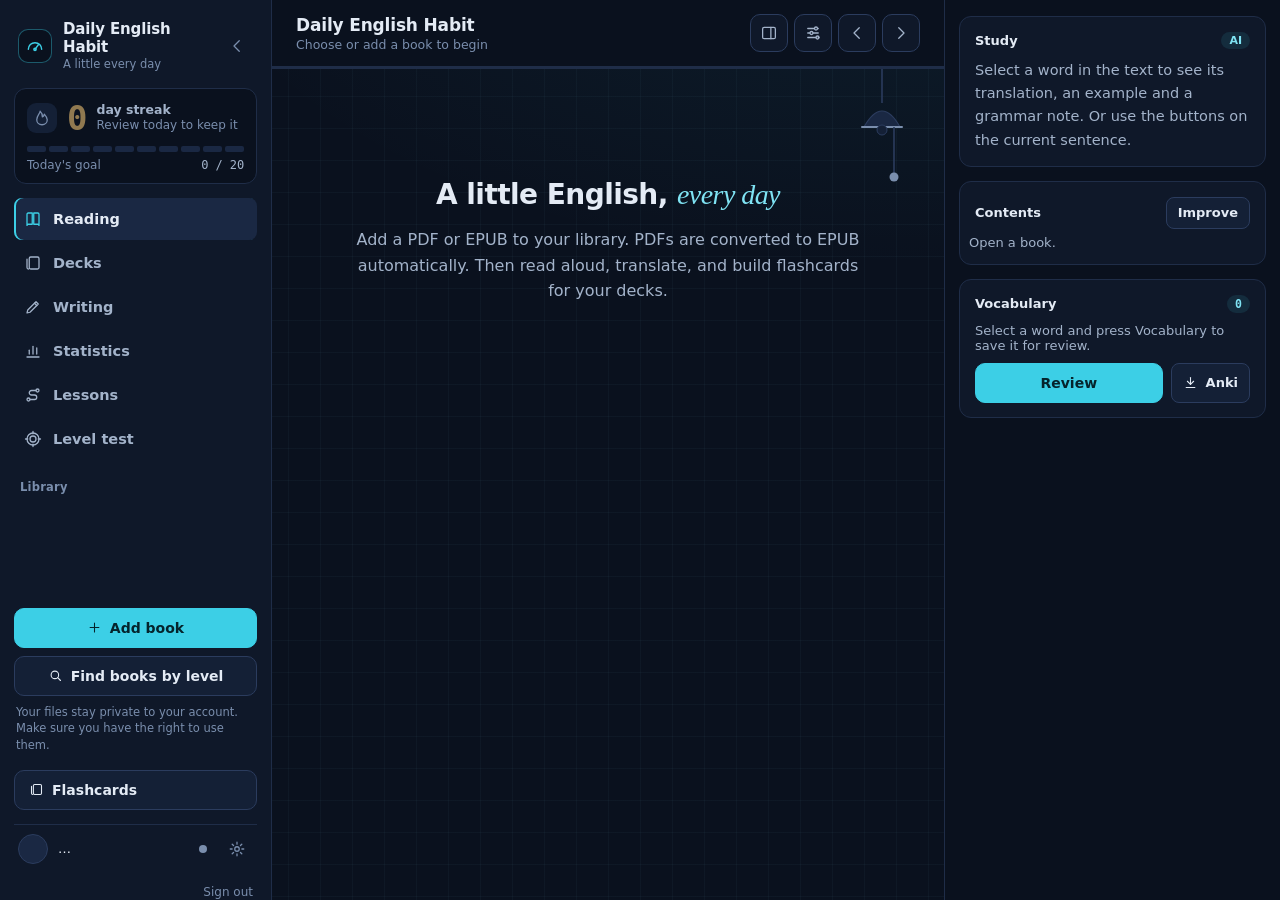
==== commit 364a68df: "feat: barras laterales plegables y biblioteca usable en pantallas bajas - La barra izquierda se plie" ====
--- a/static/index.html
+++ b/static/index.html
@@ -21,7 +21,11 @@
 
   /* ---------- Sidebar: the cockpit's left console ---------- */
   .sidebar{background:var(--s1);border-right:1px solid var(--line);color:var(--ink);display:flex;flex-direction:column;
-    padding:18px 14px 14px;gap:14px;overflow:hidden;}
+    padding:18px 14px 14px;gap:14px;overflow-x:hidden;overflow-y:auto;scrollbar-width:thin;}
+  /* on short screens the library keeps a usable height and the console scrolls */
+  .sidebar > *{flex-shrink:0}
+  #readingNav{flex:1 0 auto}
+  .side-list{min-height:96px}
   .brand{display:flex;align-items:center;gap:11px;padding:2px 4px;min-width:0;}
   .brand .logo{width:34px;height:34px;flex:0 0 auto;display:grid;place-items:center;border-radius:10px;
     background:var(--bg);border:1px solid var(--cyan-line);color:var(--cyan);}
@@ -250,7 +254,7 @@
   .navbtn:hover{background:var(--s2);color:var(--ink)}
   .navbtn.active{background:var(--s3);color:var(--ink);box-shadow:inset 2px 0 0 var(--cyan);}
   .navbtn.active .ico{color:var(--cyan)}
-  #readingNav{display:flex;flex-direction:column;gap:8px;flex:1;min-height:0;margin-top:2px;}
+  #readingNav{display:flex;flex-direction:column;gap:8px;flex:1 0 auto;margin-top:2px;}
   .learn-panel{background:var(--bg);width:100%;max-width:940px;height:88vh;border-radius:var(--r-lg);border:1px solid var(--line-2);
     box-shadow:var(--shadow-pop);display:flex;flex-direction:column;overflow:hidden;}
   .learn-head{display:flex;align-items:center;gap:16px;padding:14px 18px;border-bottom:1px solid var(--line);background:var(--s1);}
@@ -360,7 +364,41 @@
   .heatlegend .c{width:12px;height:12px;border-radius:3px;display:inline-block;}
   .navbtn.alert{position:relative;}
   .navbtn.alert::after{content:"";width:7px;height:7px;border-radius:50%;background:var(--cyan);margin-left:auto;box-shadow:0 0 0 3px var(--cyan-wash);}
-  @media(max-width:1100px){ .app{grid-template-columns:var(--side-w) 1fr;} .rail{display:none;} }
+  @media(max-width:1100px){ .app{grid-template-columns:var(--side-w) 1fr;} .rail{display:none;} .solo-escritorio{display:none} }
+
+  /* ---------- Folding panels (desktop): the learner decides how much chrome to see ----------
+     The left console folds to a slim strip of icons (streak number, sections,
+     account); the right rail hides completely. The reader and every section
+     take the freed space. Remembered per device. */
+  :root{--rail-w:336px}
+  .brand .fold{margin-left:auto;flex:0 0 auto;width:32px;height:32px;display:grid;place-items:center;border:0;border-radius:8px;
+    background:transparent;color:var(--ink-3);cursor:pointer;transition:background .15s,color .15s}
+  .brand .fold:hover{background:var(--s2);color:var(--ink)}
+  @media(min-width:1101px){
+    .app{grid-template-columns:var(--side-w) 1fr var(--rail-w);transition:grid-template-columns .3s var(--ease)}
+    body.rail-off{--rail-w:0px}
+    body.rail-off .rail{display:none}
+  }
+  @media(min-width:901px){
+    .overlay{transition:left .3s var(--ease)}
+    body.left-min{--side-w:68px}
+    body.left-min .sidebar{padding:16px 10px 12px;align-items:center}
+    body.left-min .brand{flex-direction:column;gap:10px;padding:0}
+    body.left-min .brand .name,body.left-min #readingNav,body.left-min .side-cuenta,
+    body.left-min .side-foot .who,body.left-min #aiDot,body.left-min .gauge .glbl,
+    body.left-min .gauge .segs,body.left-min #goalBox{display:none}
+    body.left-min .brand .fold{margin:0}
+    body.left-min .brand .fold svg{transform:rotate(180deg)}
+    body.left-min .gauge{padding:8px 6px;width:48px}
+    body.left-min .gauge-top{flex-direction:column;gap:4px}
+    body.left-min .gauge #streakNum{font-size:18px}
+    body.left-min .nav{width:100%}
+    body.left-min .navbtn{justify-content:center;padding:10px 0;font-size:0;gap:0}
+    body.left-min .navbtn .ico{width:20px;height:20px}
+    body.left-min .navbtn.alert::after{position:absolute;top:8px;right:8px;margin:0}
+    body.left-min .side-foot{flex-direction:column;border-top:0;margin-top:auto;padding:8px 0 0}
+  }
+  @media(max-width:900px){ .brand .fold{display:none} }
 
   /* ---------- Phone and narrow tablet ----------
      Below 900 px the grid becomes one column and both side panels become
@@ -541,7 +579,7 @@
   /* ---------- Decks as a tower: hover lights a floor, click zooms into it ----------
      Each deck is a floor. Its "windows" are its cards: lit cyan = due today,
      dim = learning or known, dark = never seen. Pick a floor and the camera
-     moves in (up to 6x) before the cards appear; going back zooms out to the
+     moves in (up to 2.5x) before the cards appear; going back zooms out to the
      same floor. Reduced motion: no zoom, just the cut. */
   .tower{position:relative;border:1px solid var(--line-2);border-radius:var(--r-lg);background:var(--s1);overflow:hidden;
     transform-origin:50% 50%;transition:transform .7s var(--ease),filter .7s var(--ease),opacity .7s var(--ease)}
@@ -583,7 +621,7 @@
   .windows i.due{background:var(--cyan)}
   .windows i.seen{background:rgba(60,207,230,.3)}
   .fl-acts{display:flex;gap:6px;flex-wrap:wrap;justify-content:flex-end}
-  .tower.zoom{transform:scale(var(--k,4));}
+  .tower.zoom{transform:scale(var(--k,2.5));}
   .tower.zoom .storey:not(.target),.tower.zoom .tower-roof{opacity:0;filter:blur(4px)}
   .tower.zoom .storey.target .fl-go,.tower.zoom .storey.target .dcap{opacity:0}
   .tower.dim{opacity:0}
@@ -637,6 +675,7 @@
     <div class="brand">
       <div class="logo"><svg class="ico"><use href="#i-gauge"/></svg></div>
       <div class="name">Daily English Habit<small>A little every day</small></div>
+      <button type="button" class="tb fold" id="leftBtn" onclick="foldLeft()" aria-label="Collapse the sidebar" title="Collapse the sidebar" aria-expanded="true"><svg class="ico"><use href="#i-left"/></svg></button>
     </div>
     <div id="streakBox" class="gauge" title="Study streak">
       <div class="gauge-top">
@@ -700,6 +739,7 @@
             title="Library and sections" aria-label="Library and sections"><svg class="ico"><use href="#i-menu"/></svg></button>
           <button class="iconbtn solo-movil" onclick="cajon('rail')"
             title="Study and contents" aria-label="Study and contents"><svg class="ico"><use href="#i-panel"/></svg></button>
+          <button class="iconbtn solo-escritorio" id="railBtn" onclick="foldRail()" aria-label="Hide the study panel" title="Hide the study panel" aria-pressed="true"><svg class="ico"><use href="#i-panel"/></svg></button>
           <button class="iconbtn" id="optBtn" onclick="toggleOpts()" title="Reading options" aria-label="Reading options"><svg class="ico"><use href="#i-sliders"/></svg></button>
           <button class="iconbtn" id="prevCh" onclick="changeChapter(-1)" title="Previous section" aria-label="Previous section"><svg class="ico"><use href="#i-left"/></svg></button>
           <button class="iconbtn" id="nextCh" onclick="changeChapter(1)" title="Next section" aria-label="Next section"><svg class="ico"><use href="#i-right"/></svg></button>
@@ -3220,6 +3260,8 @@
 // ese panel está cerrado, así que se abre solo: si no, tocabas y no pasaba nada.
 function mostrarEstudio(){
   if(window.matchMedia("(max-width:900px)").matches) cajon("rail");
+  // a hidden study panel comes back when there is something to show in it
+  else if(document.body.classList.contains("rail-off")&&window.matchMedia("(min-width:1101px)").matches) foldRail();
 }
 // Cualquier cosa que te LLEVE a otro sitio cierra el cajón: ya tienes lo que
 // buscabas y el panel solo estorba. Son los módulos (Decks, Writing, Stats...),
@@ -3289,6 +3331,24 @@
   else if(grade&&/^[1-4]$/.test(e.key)){e.preventDefault();grade(G[+e.key-1]);}
 });
 
+/* ---------- Folding panels ---------- */
+function _panelState(){
+  const left=document.body.classList.contains("left-min"),rail=!document.body.classList.contains("rail-off");
+  const lb=document.getElementById("leftBtn");
+  if(lb){const t=left?"Expand the sidebar":"Collapse the sidebar";lb.title=t;lb.setAttribute("aria-label",t);lb.setAttribute("aria-expanded",left?"false":"true");}
+  const rb=document.getElementById("railBtn");
+  if(rb){const t=rail?"Hide the study panel":"Show the study panel";rb.title=t;rb.setAttribute("aria-label",t);rb.setAttribute("aria-pressed",rail?"true":"false");}
+  // a folded console shows icons only: each section keeps its name as a tooltip
+  document.querySelectorAll(".navbtn").forEach(b=>{b.title=left?b.textContent.trim():"";});
+  try{localStorage.setItem("lira_left",left?"min":"open");localStorage.setItem("lira_rail",rail?"on":"off");}catch(e){}
+}
+function foldLeft(){document.body.classList.toggle("left-min");_panelState();}
+function foldRail(){document.body.classList.toggle("rail-off");_panelState();}
+(function(){try{
+  if(localStorage.getItem("lira_left")==="min")document.body.classList.add("left-min");
+  if(localStorage.getItem("lira_rail")==="off")document.body.classList.add("rail-off");
+}catch(e){} _panelState();})();
+
 cargarCuenta();
 </script>
 </body>
